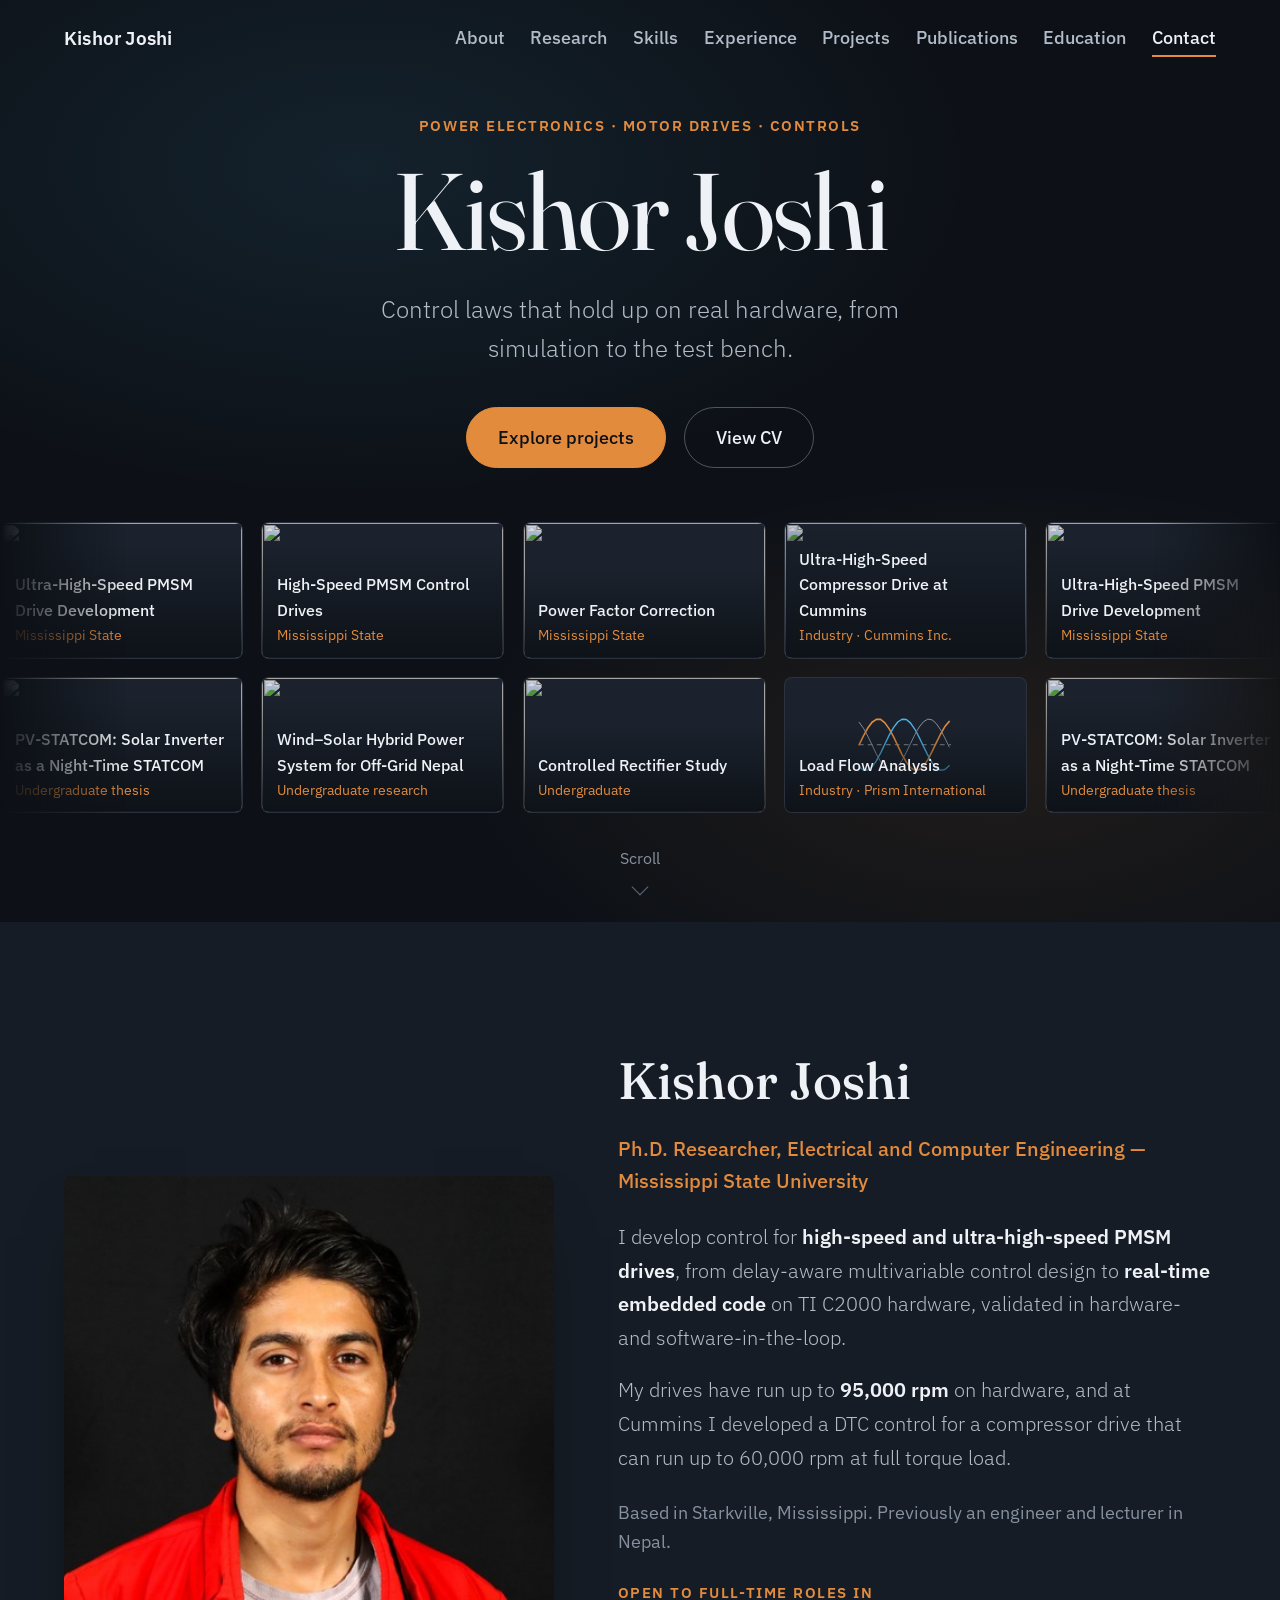
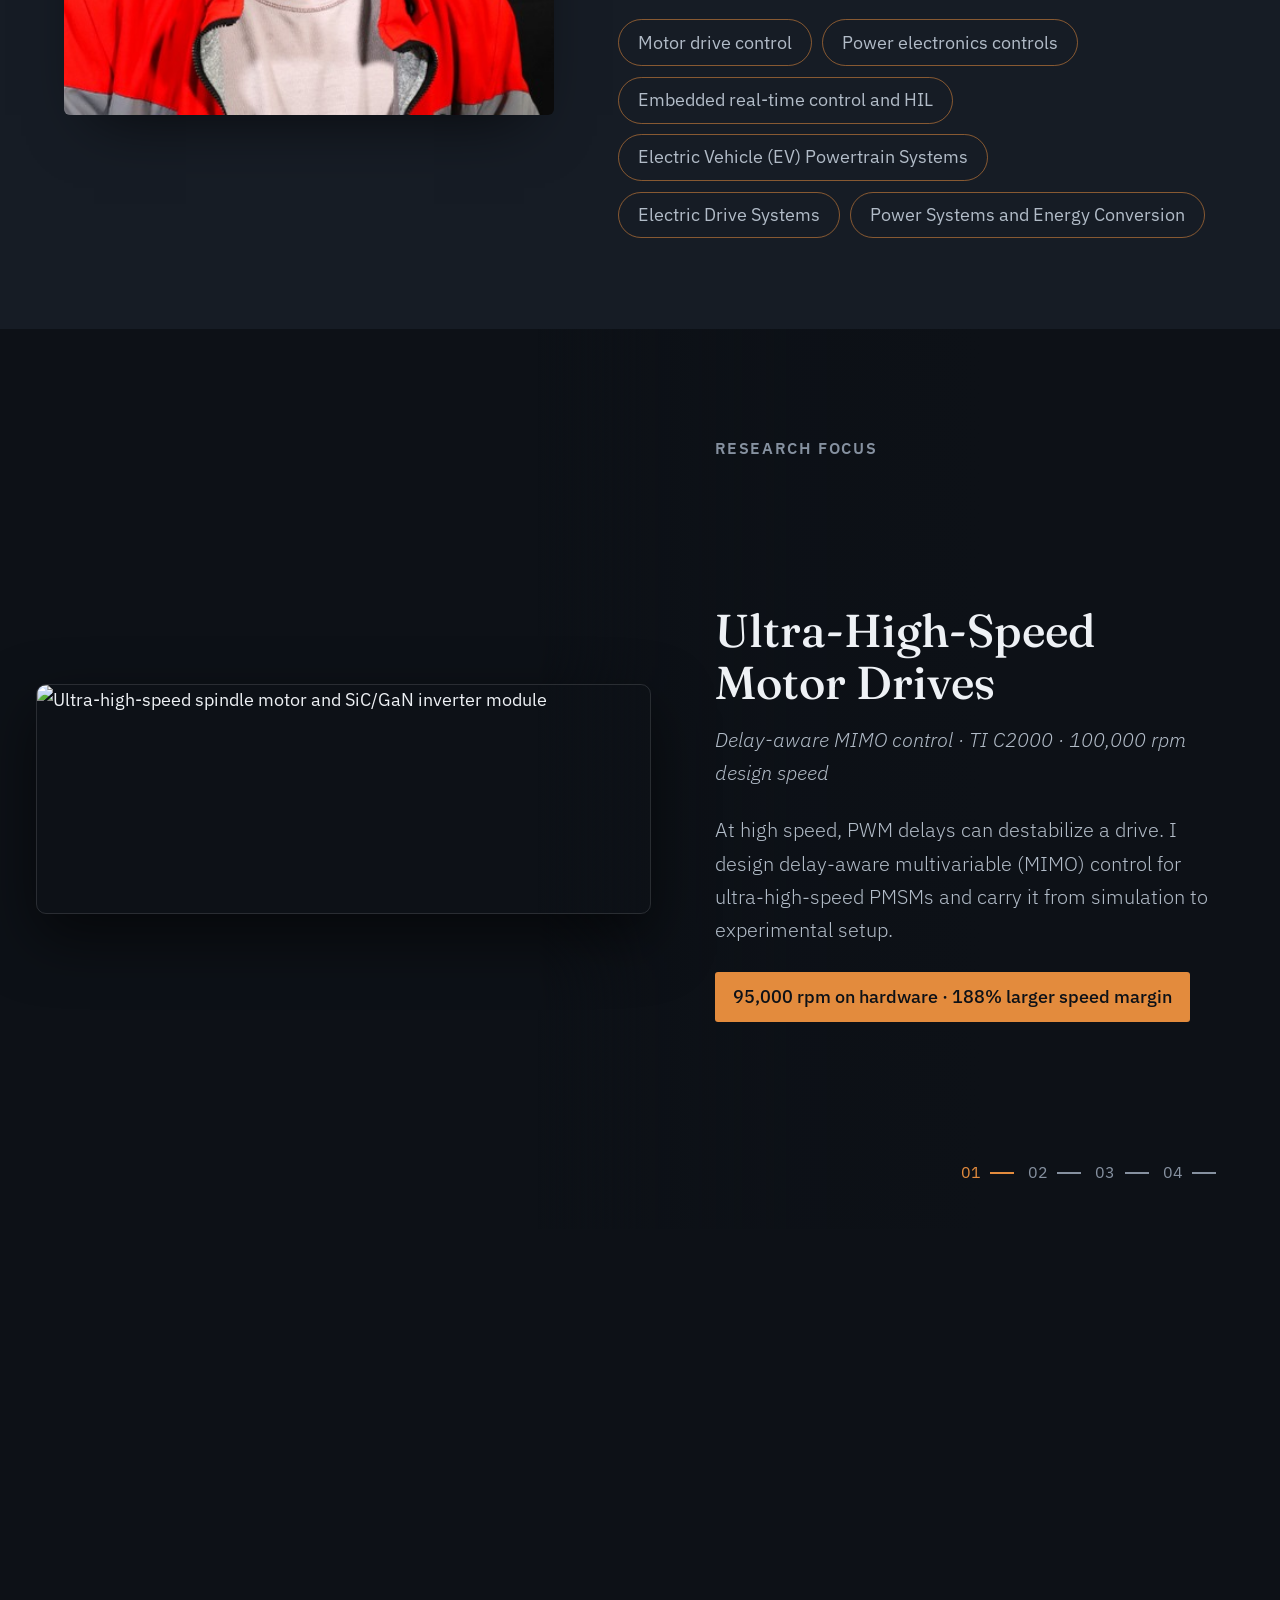
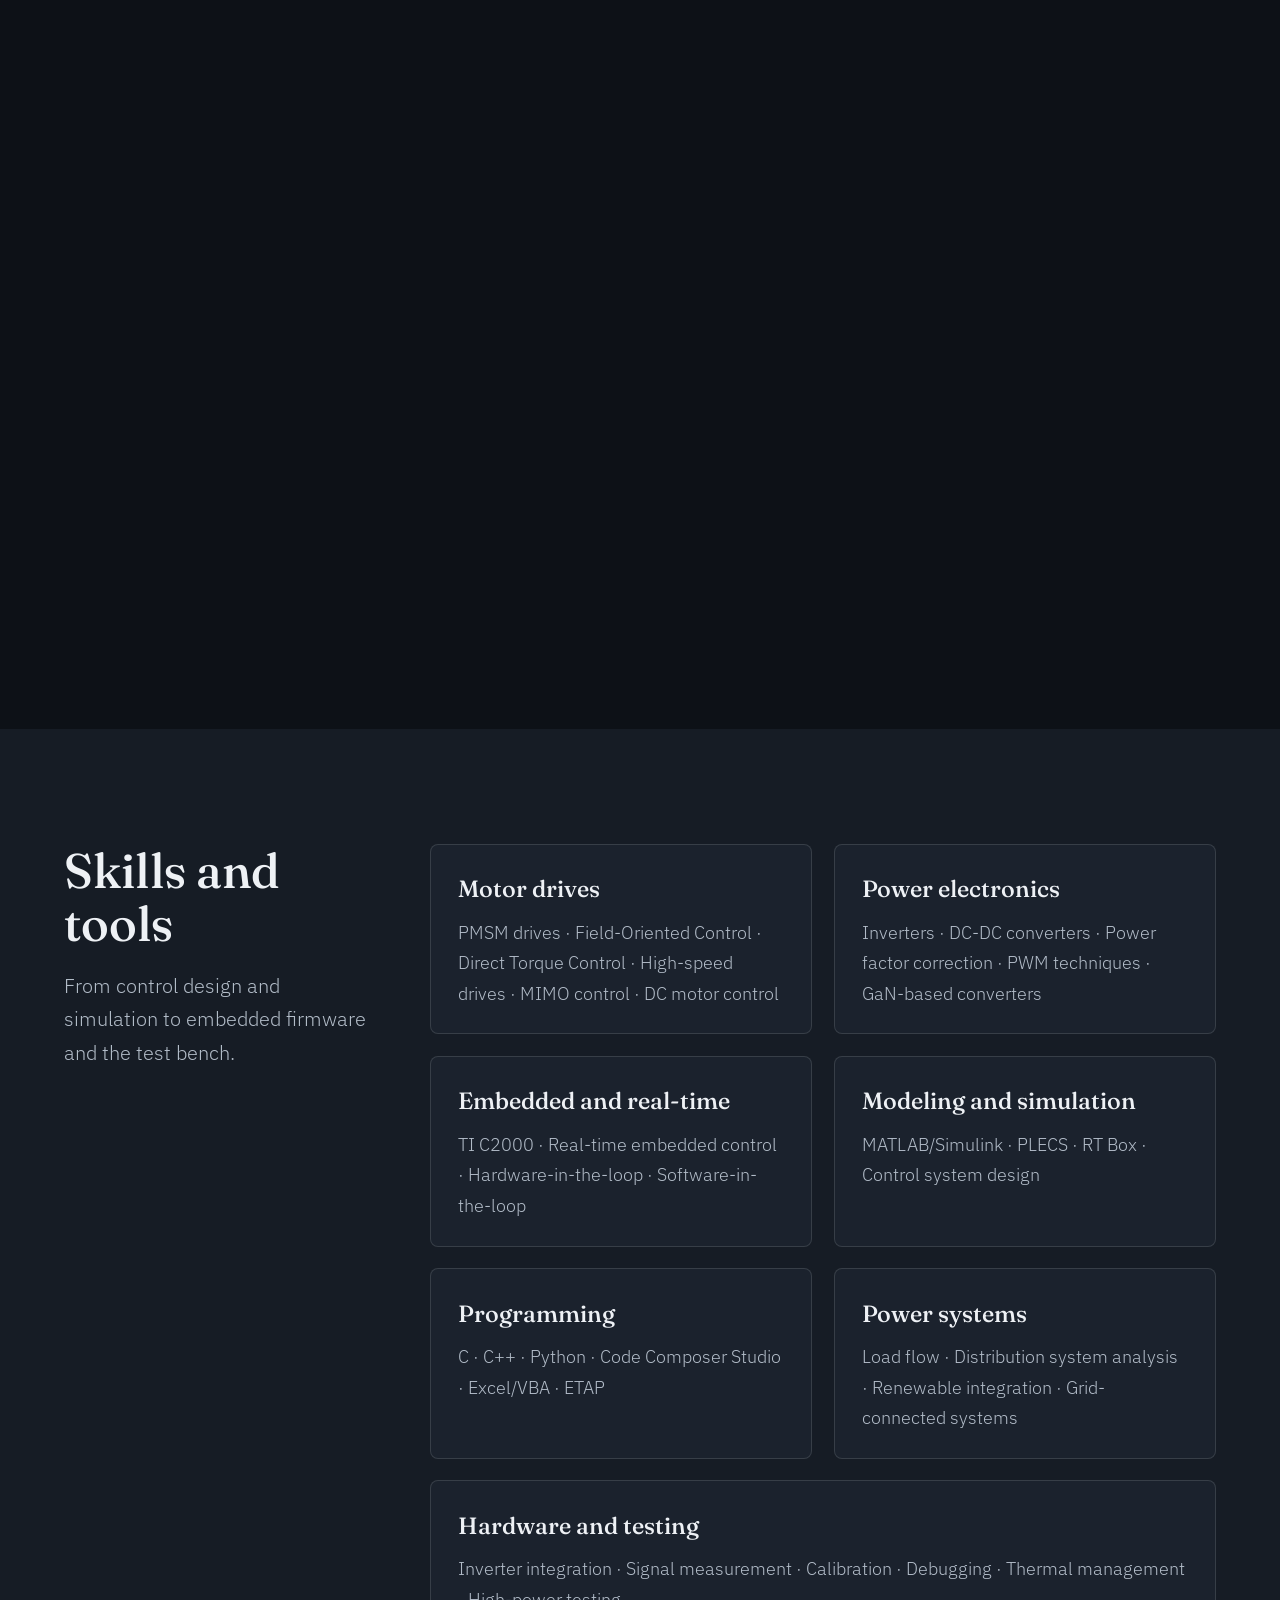
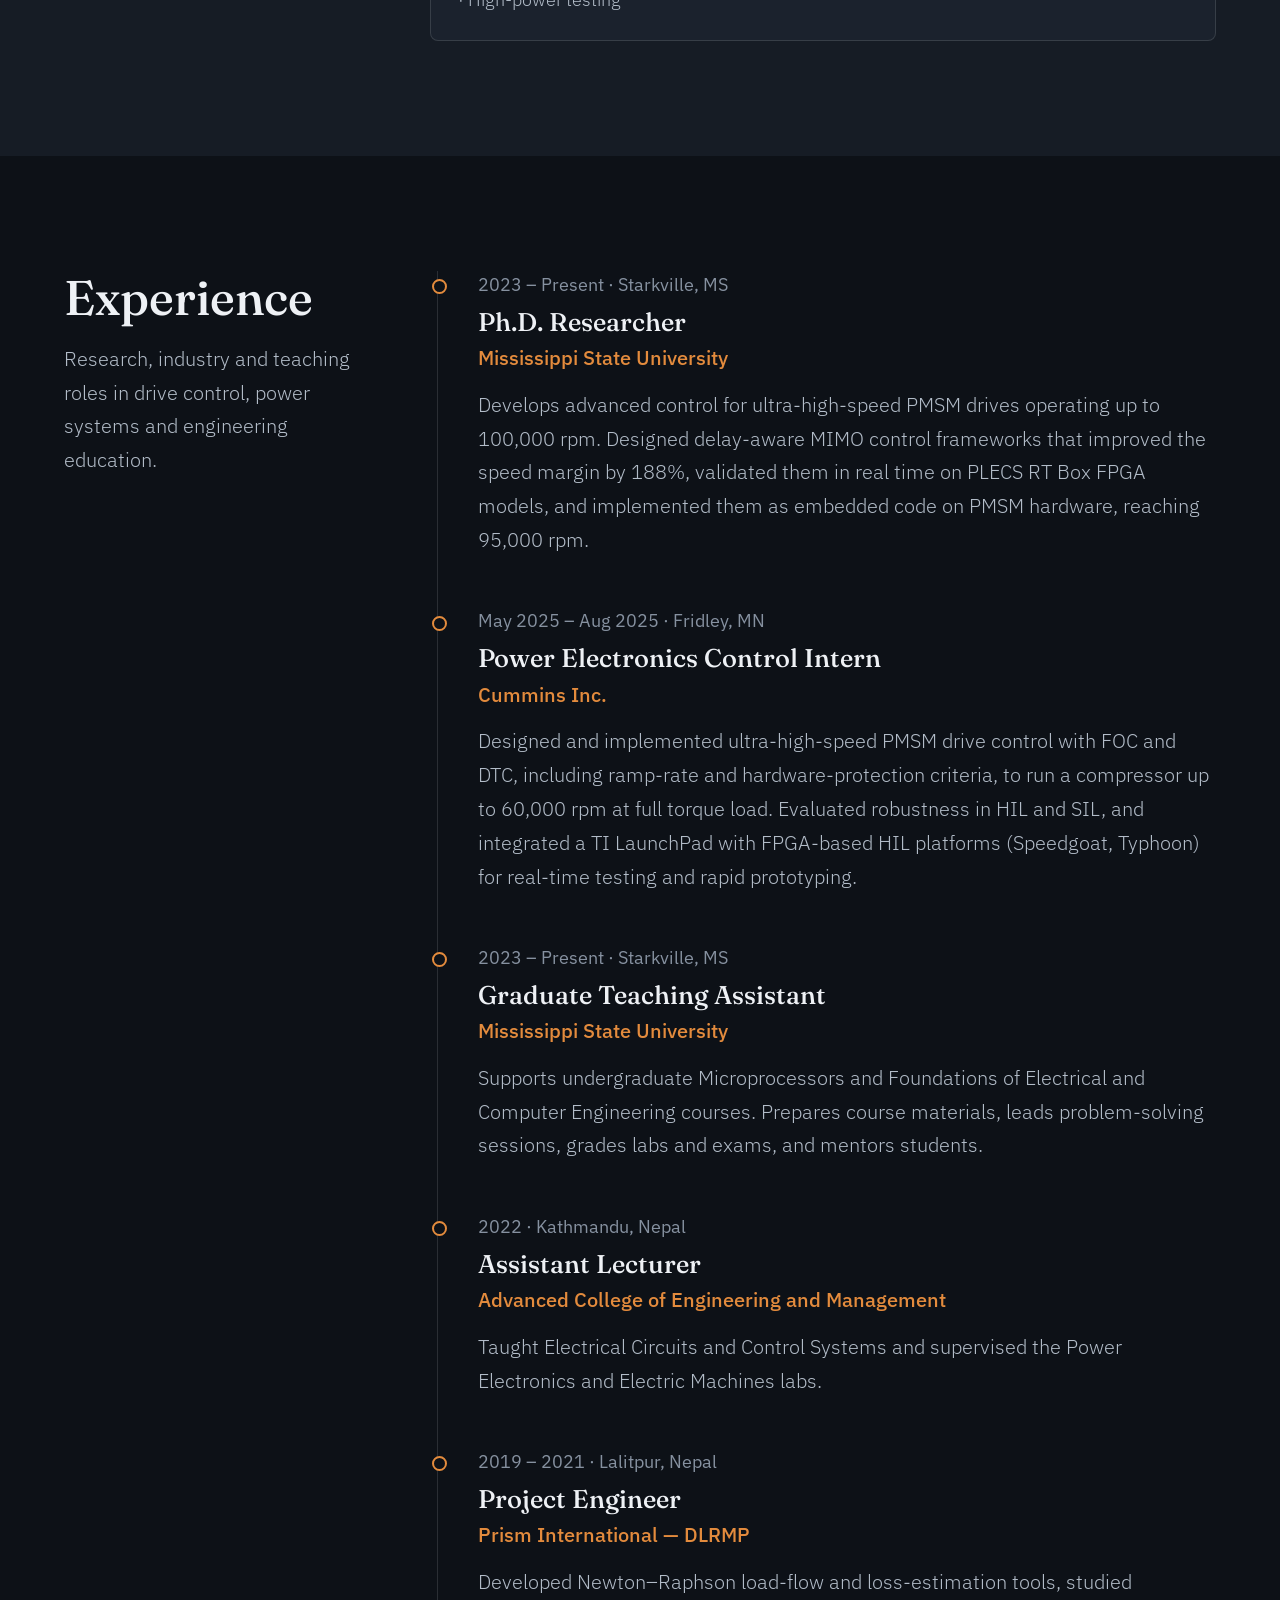
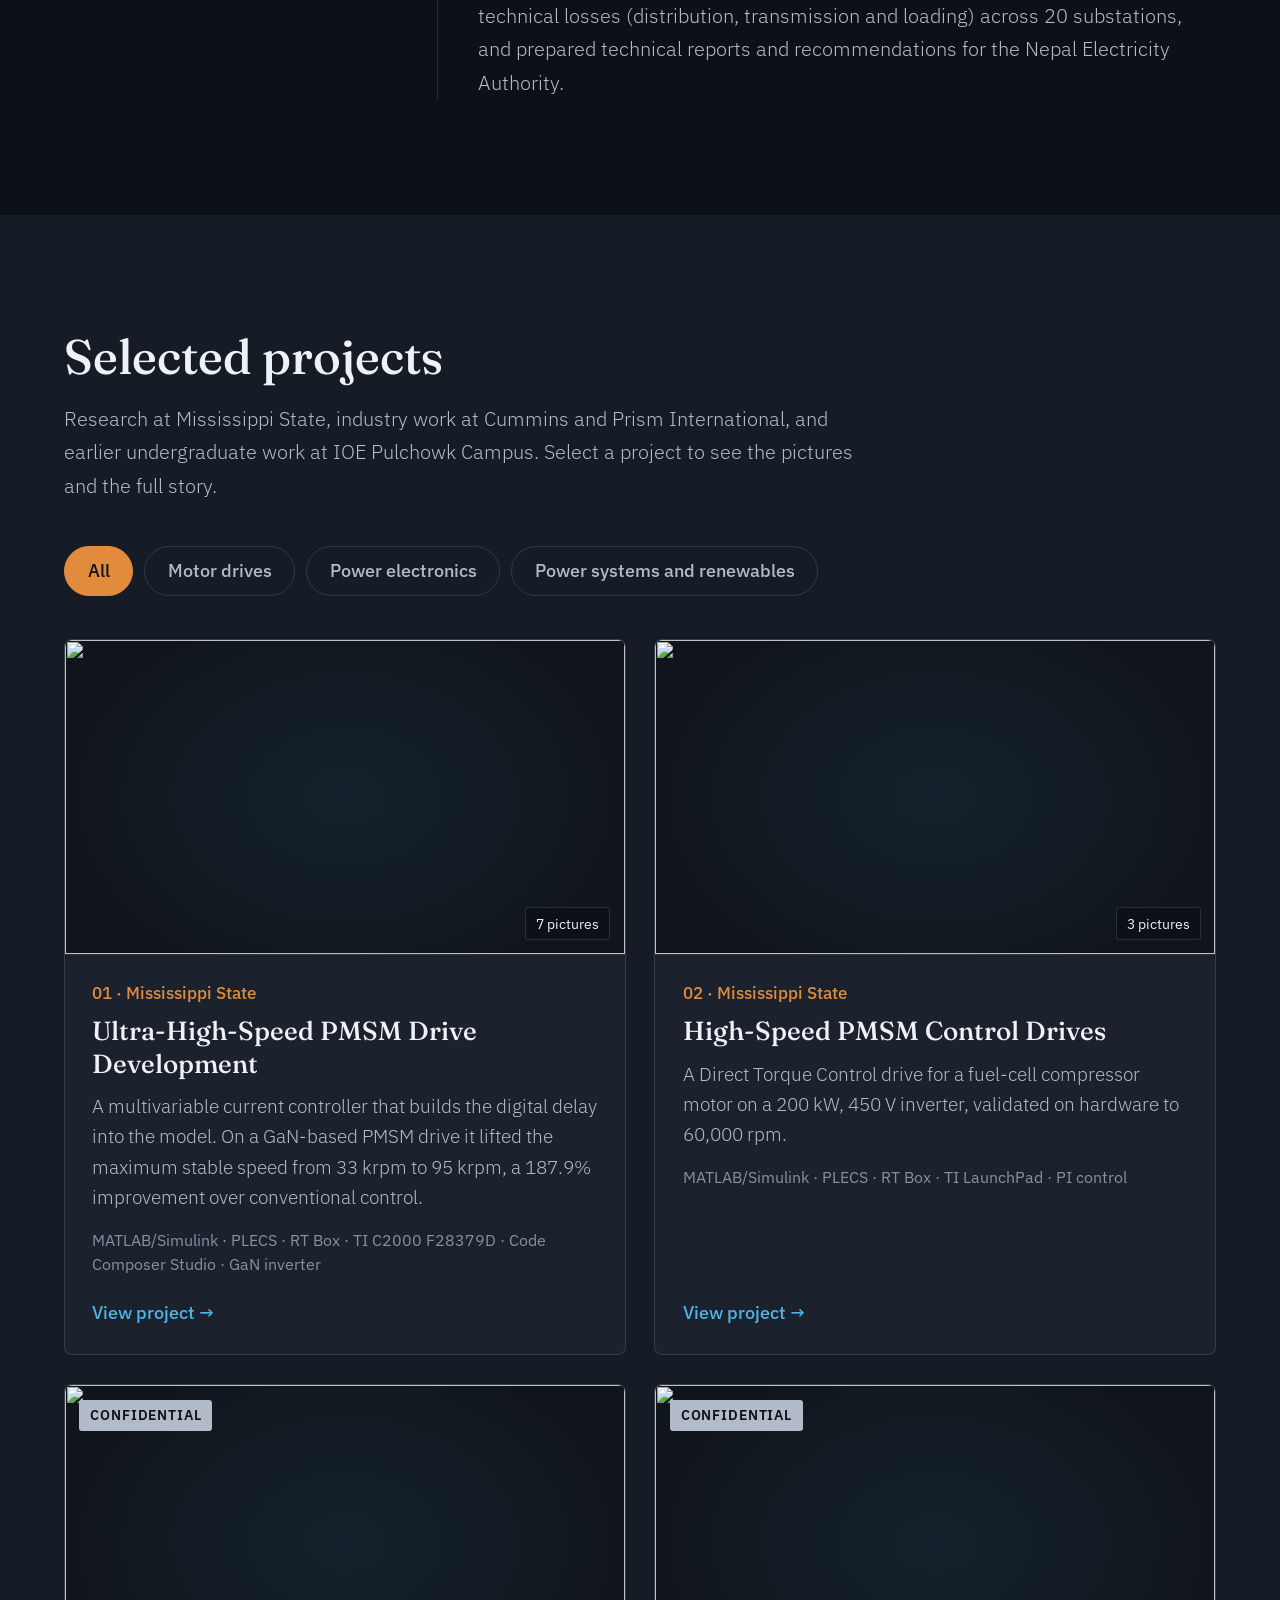
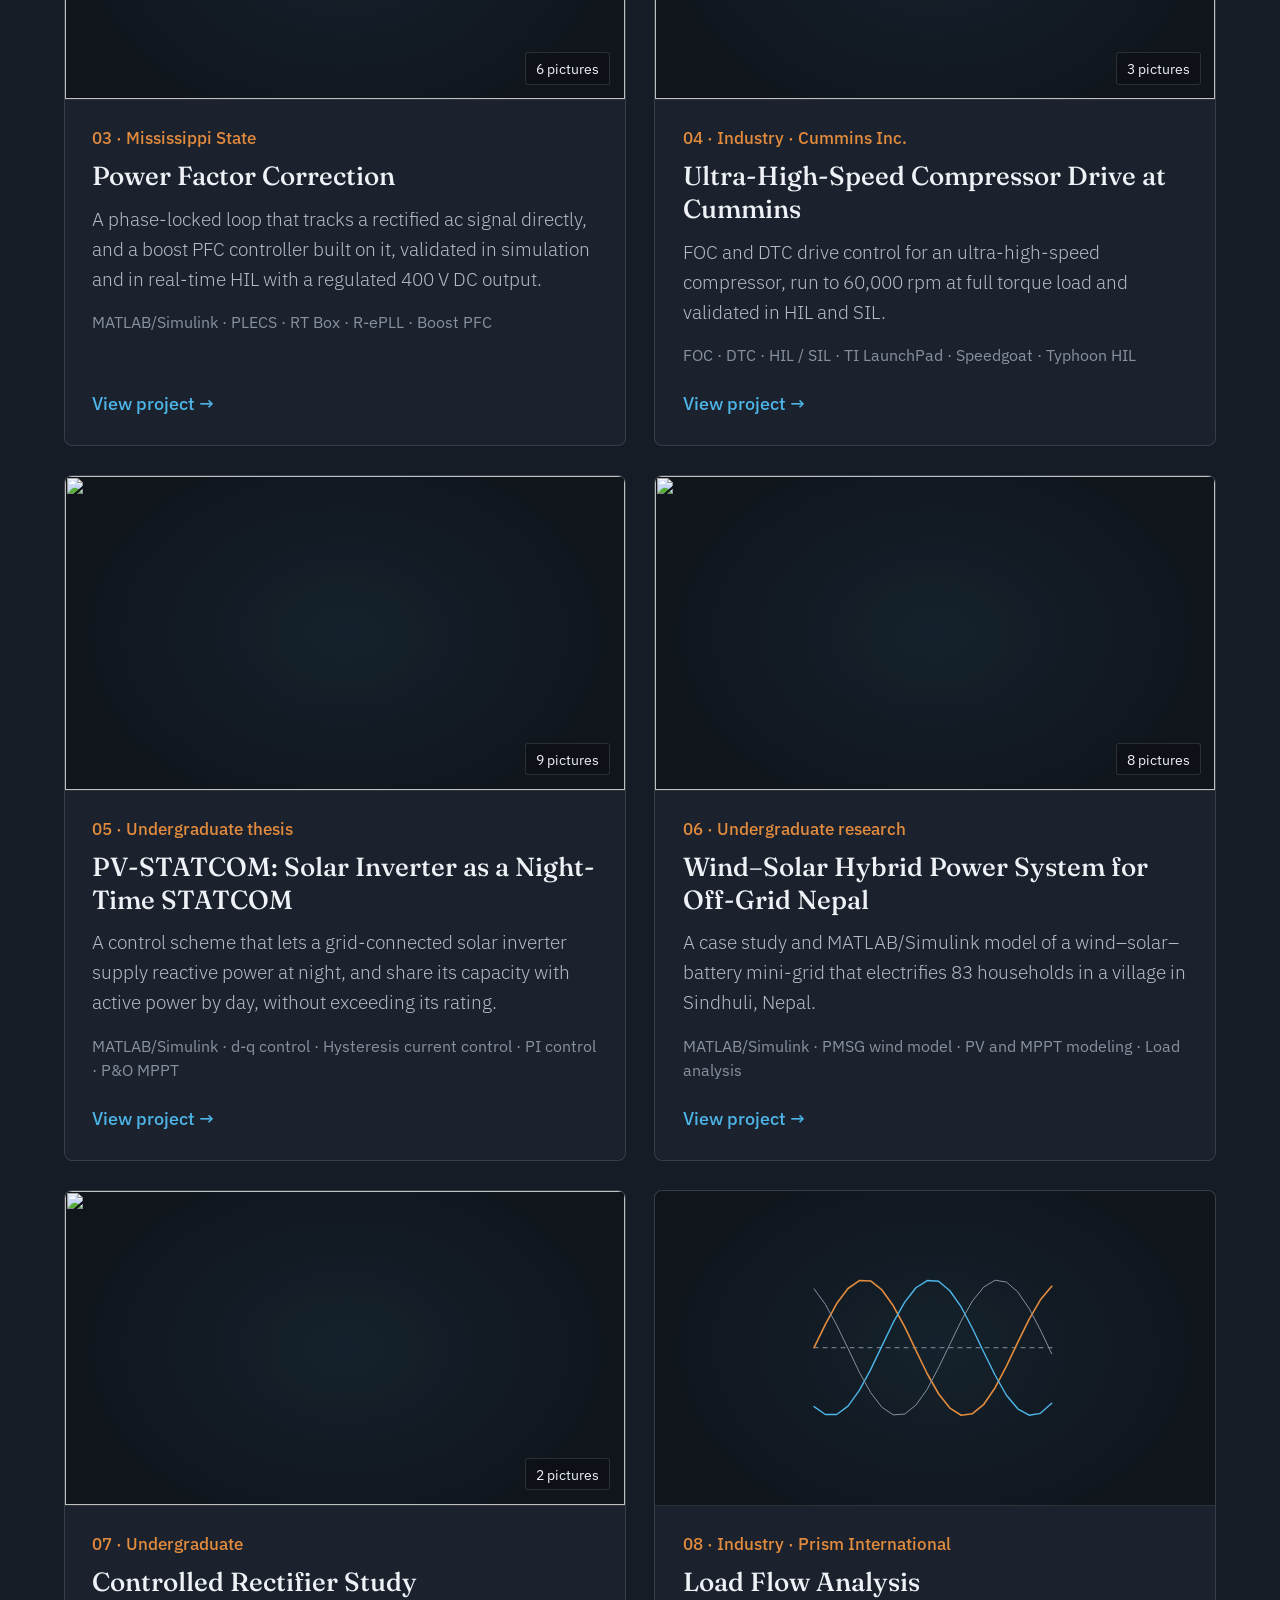
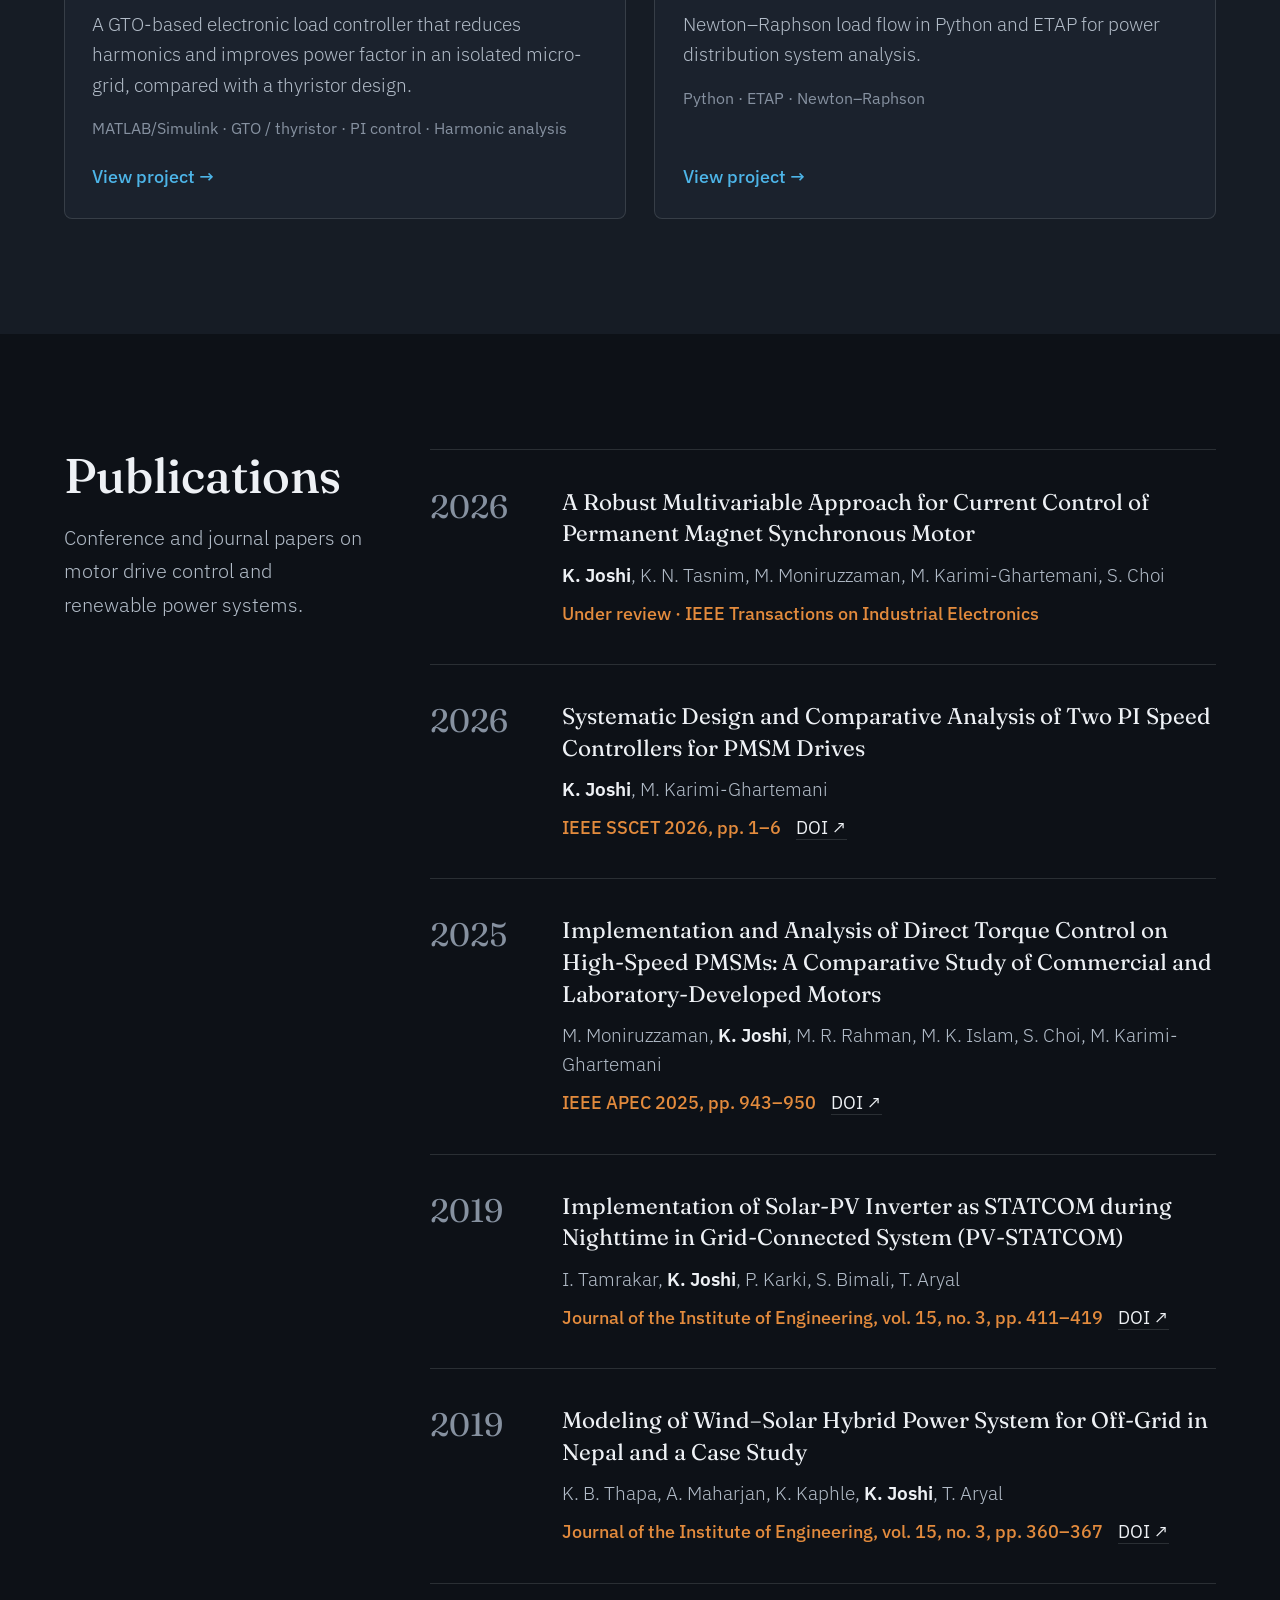
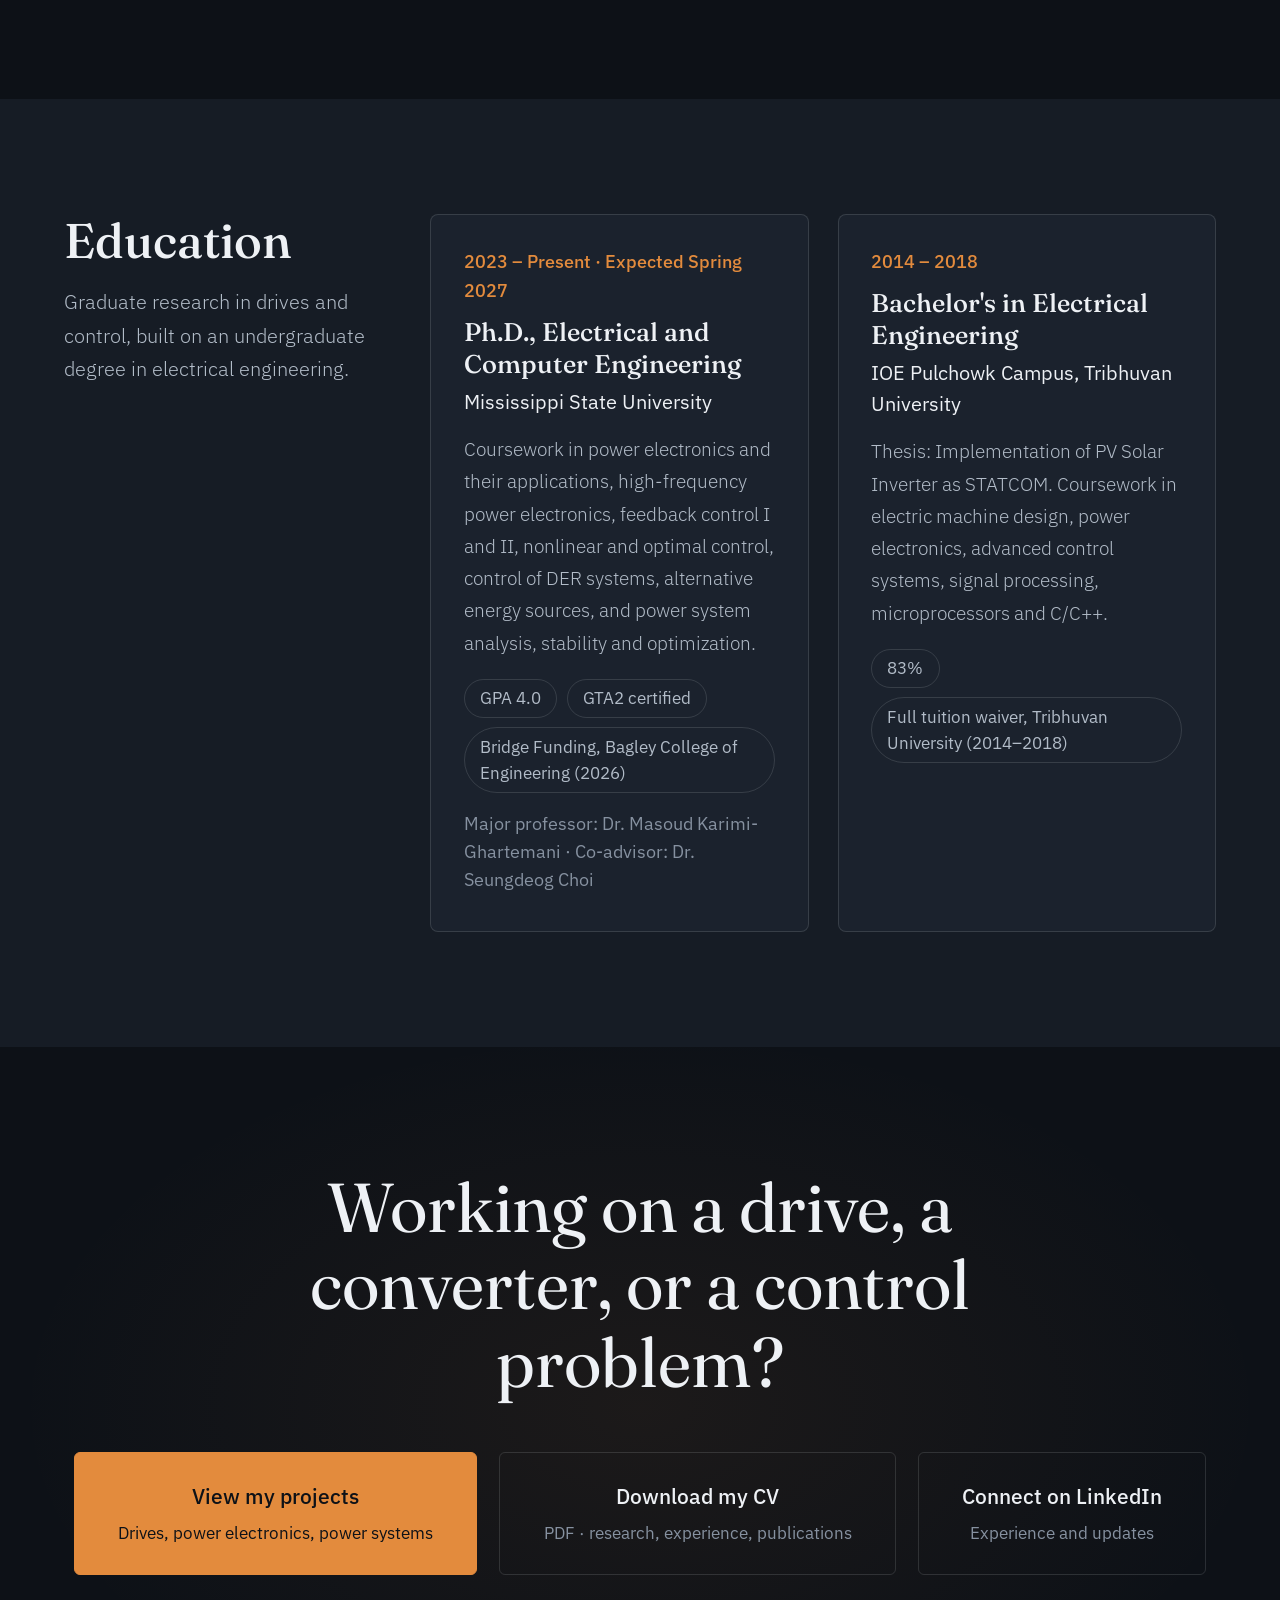
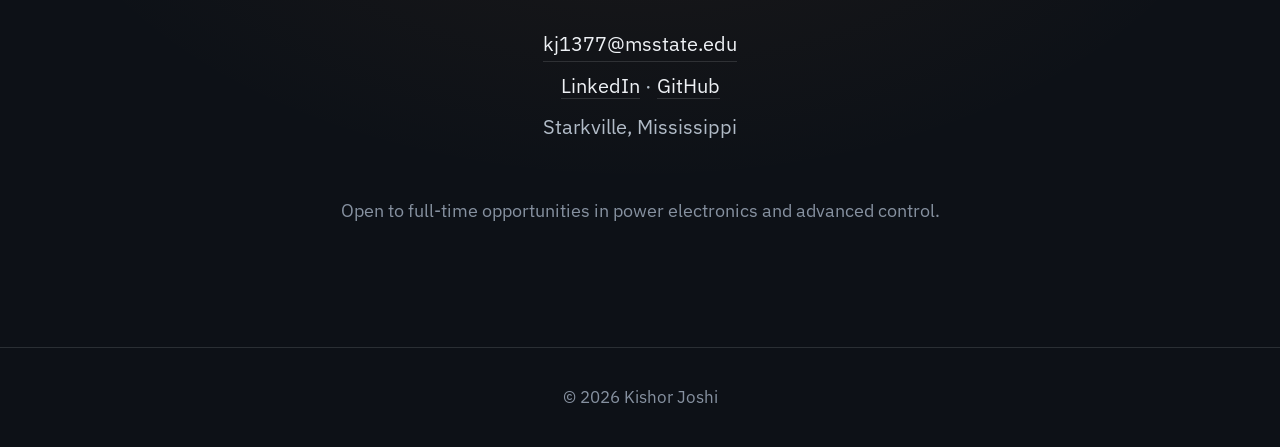
==== index.html @ 14e5b7e7 "Add files via upload" ====
<!DOCTYPE html>
<html lang="en">
<head>
<meta charset="UTF-8">
<meta name="viewport" content="width=device-width, initial-scale=1.0">
<title>Kishor Joshi — Power Electronics and Motor Drive Control</title>
<meta name="description" content="Kishor Joshi — Ph.D. researcher in Electrical and Computer Engineering at Mississippi State University developing control for high-speed and ultra-high-speed PMSM drives, power electronics and real-time HIL validation.">
<link rel="preconnect" href="https://fonts.googleapis.com">
<link rel="preconnect" href="https://fonts.gstatic.com" crossorigin>
<link href="https://fonts.googleapis.com/css2?family=Fraunces:opsz,wght@9..144,300;9..144,400;9..144,500;9..144,600&family=IBM+Plex+Sans:wght@300;400;500;600&display=swap" rel="stylesheet">
<link rel="stylesheet" href="styles.css">
<script>document.documentElement.classList.add('js');</script>
</head>
<body>

<a class="skip-link" href="#main">Skip to content</a>

<header class="site-header">
  <a class="brand" href="#top"><span class="full">Kishor Joshi</span><span class="short" aria-hidden="true">KJ</span></a>
  <nav aria-label="Primary">
    <button class="menu-btn" type="button" aria-expanded="false" aria-controls="nav-links">Menu</button>
    <ul class="nav-links" id="nav-links">
      <li><a href="#about">About</a></li>
      <li><a href="#research">Research</a></li>
      <li><a href="#skills">Skills</a></li>
      <li><a href="#experience">Experience</a></li>
      <li><a href="#projects">Projects</a></li>
      <li><a href="#publications">Publications</a></li>
      <li><a href="#education">Education</a></li>
      <li><a href="#contact">Contact</a></li>
    </ul>
  </nav>
</header>

<main id="main">

  <!-- HERO -->
  <section class="hero" id="top" aria-labelledby="hero-title">
    <div class="hero-inner">
      <p class="kicker">Power Electronics · Motor Drives · Controls</p>
      <h1 id="hero-title">Kishor Joshi</h1>
      <p class="tagline">Control laws that hold up on real hardware, from simulation to the test bench.</p>
      <div class="hero-cta">
        <a class="btn primary" href="#projects">Explore projects</a>
        <a class="btn" href="assets/Kishor_Joshi_CV.pdf" target="_blank" rel="noopener">View CV</a>
      </div>
    </div>
    <div class="hero-reel" id="hero-reel" aria-label="Project previews"></div>
    <a class="scroll-cue" href="#about"><span>Scroll</span><span class="chev" aria-hidden="true"></span></a>
  </section>

  <!-- ABOUT -->
  <section class="about" id="about" aria-labelledby="about-title">
    <div class="about-media">
      <img id="about-img" src="assets/profile.jpg" alt="Portrait of Kishor Joshi" width="480" height="528">
    </div>
    <div class="about-copy reveal">
      <h2 id="about-title" class="name">Kishor Joshi</h2>
      <p class="role">Ph.D. Researcher, Electrical and Computer Engineering — Mississippi State University</p>
      <div class="desc">
        <p>I develop control for <strong>high-speed and ultra-high-speed PMSM drives</strong>, from delay-aware multivariable control design to <strong>real-time embedded code</strong> on TI C2000 hardware, validated in hardware- and software-in-the-loop.</p>
        <p>My drives have run up to <strong>95,000 rpm</strong> on hardware, and at Cummins I developed a DTC control for a compressor drive that can run up to 60,000 rpm at full torque load.</p>
      </div>
      <p class="loc">Based in Starkville, Mississippi. Previously an engineer and lecturer in Nepal.</p>
      <div class="open-to">
        <h3 class="label">Open to full-time roles in</h3>
        <ul class="tags">
          <li>Motor drive control</li>
          <li>Power electronics controls</li>
          <li>Embedded real-time control and HIL</li>
          <li>Electric Vehicle (EV) Powertrain Systems</li>
          <li>Electric Drive Systems</li>
          <li>Power Systems and Energy Conversion</li>
        </ul>
      </div>
    </div>
  </section>

  <!-- RESEARCH FOCUS -->
  <section class="cap-wrap" id="research" aria-labelledby="research-title">
    <div class="cap-sticky">
      <h2 id="research-title" class="cap-label">Research focus</h2>
      <article class="cap-panel" data-i="0">
        <div class="cap-media cap-photo"><img src="assets/ultra-high-speed-drive.jpg" alt="Ultra-high-speed spindle motor and SiC/GaN inverter module" width="1490" height="556"></div>
        <div class="cap-scrim" aria-hidden="true"></div>
        <div class="cap-text">
          <h3>Ultra-High-Speed Motor Drives</h3>
          <p class="cap-subtitle">Delay-aware MIMO control · TI C2000 · 100,000 rpm design speed</p>
          <p>At high speed, PWM delays can destabilize a drive. I design delay-aware multivariable (MIMO) control for ultra-high-speed PMSMs and carry it from simulation to experimental setup.</p>
          <p class="cap-chip">95,000 rpm on hardware · 188% larger speed margin</p>
        </div>
      </article>
      <article class="cap-panel" data-i="1">
        <div class="cap-media cap-photo cap-photo--bench"><img src="assets/hil-test-bench.jpg" alt="HIL test bench: computer running the model, oscilloscope, PLECS RT Box and TI controller" width="1400" height="787"></div>
        <div class="cap-scrim" aria-hidden="true"></div>
        <div class="cap-text">
          <h3>Real Time HIL Validation</h3>
          <p class="cap-subtitle">PLECS RT Box · Speedgoat · Typhoon HIL · Speed control · PFC</p>
          <p>A controller that works in simulation still has to work with real timing and real hardware. I validate speed-control designs and power factor correction (PFC) control in hardware- and software-in-the-loop on PLECS RT Box FPGA models. At Cummins I also integrated a TI LaunchPad with Speedgoat and Typhoon real-time simulators.</p>
          <p class="cap-chip">Cummins: compressor drive to 60,000 rpm at full torque</p>
        </div>
      </article>
      <article class="cap-panel" data-i="2">
        <div class="cap-media cap-photo cap-photo--grid"><div class="cap-grid">
          <img src="assets/hs-compressor.jpg" alt="Compressor on its test stand, with the air inlet and high-voltage cables labeled" width="1000" height="582">
          <img src="assets/hs-sensors.jpg" alt="Inverter board, current sensors and high-voltage cabling" width="1000" height="555">
          <img src="assets/hs-test-bench.jpg" alt="Test bench behind a protective fence: bidirectional DC supply, chiller, CPU, oscilloscopes and computer screens" width="1400" height="770">
        </div></div>
        <div class="cap-scrim" aria-hidden="true"></div>
        <div class="cap-text">
          <h3>High-Speed Motor Control and PFC</h3>
          <p class="cap-subtitle">Direct Torque Control · 200 kW XM3 inverter · ePLL-based PFC</p>
          <p>I have built a Direct Torque Control drive with a smooth open-loop to closed-loop start-up, using a 200 kW XM3 inverter and a fuel-cell compressor motor. I have also developed ePLL-based power factor correction control for a 400 V DC output, validated in HIL.</p>
          <p class="cap-chip">DTC drive validated to 60,000 rpm</p>
        </div>
      </article>
      <article class="cap-panel" data-i="3">
        <div class="cap-media cap-photo cap-photo--grid cap-photo--figs"><div class="cap-grid">
          <a href="assets/pv-statcom-diagram.png" target="_blank" rel="noopener"><img src="assets/pv-statcom-diagram.png" alt="PV-STATCOM control block diagram: solar PV, DC-DC converter, inverter, hysteresis band controller, PLL and grid" width="958" height="781"></a>
          <a href="assets/pv-statcom.jpg" target="_blank" rel="noopener"><img src="assets/pv-statcom.jpg" alt="Simulation results: active power, total power, reactive power and irradiance over 5 seconds" width="721" height="627"></a>
          <a href="assets/Loss_data.jpg" target="_blank" rel="noopener"><img src="assets/Loss_data.jpg" alt="Map of Nepal showing distribution loss percentage by district" width="981" height="550"></a>
        </div></div>
        <div class="cap-scrim" aria-hidden="true"></div>
        <div class="cap-text">
          <h3>Grid and Renewable Integration</h3>
          <p class="cap-subtitle">PV-STATCOM · wind–solar hybrids · Newton–Raphson load flow</p>
          <p>Inverters and feeders can do more than they usually do. I have worked on PV inverters that also supply reactive power (PV-STATCOM), modeled wind–solar hybrid systems for off-grid communities, and written Newton–Raphson load-flow tools to estimate distribution losses.</p>
          <p class="cap-chip">Loss study across 20 NEA substations</p>
        </div>
      </article>
      <div class="cap-index" aria-hidden="true">
        <span class="dot-row" data-i="0"><span class="num">01</span><span class="dot"></span></span>
        <span class="dot-row" data-i="1"><span class="num">02</span><span class="dot"></span></span>
        <span class="dot-row" data-i="2"><span class="num">03</span><span class="dot"></span></span>
        <span class="dot-row" data-i="3"><span class="num">04</span><span class="dot"></span></span>
      </div>
    </div>
  </section>

  <!-- SKILLS -->
  <section class="block panel" id="skills" aria-labelledby="skills-title">
    <div class="wrap split">
      <div class="block-head reveal">
        <h2 id="skills-title">Skills and tools</h2>
        <p>From control design and simulation to embedded firmware and the test bench.</p>
      </div>
      <dl class="skills reveal">
        <div><dt>Motor drives</dt><dd>PMSM drives · Field-Oriented Control · Direct Torque Control · High-speed drives · MIMO control · DC motor control</dd></div>
        <div><dt>Power electronics</dt><dd>Inverters · DC-DC converters · Power factor correction · PWM techniques · GaN-based converters</dd></div>
        <div><dt>Embedded and real-time</dt><dd>TI C2000 · Real-time embedded control · Hardware-in-the-loop · Software-in-the-loop</dd></div>
        <div><dt>Modeling and simulation</dt><dd>MATLAB/Simulink · PLECS · RT Box · Control system design</dd></div>
        <div><dt>Programming</dt><dd>C · C++ · Python · Code Composer Studio · Excel/VBA · ETAP</dd></div>
        <div><dt>Power systems</dt><dd>Load flow · Distribution system analysis · Renewable integration · Grid-connected systems</dd></div>
        <div><dt>Hardware and testing</dt><dd>Inverter integration · Signal measurement · Calibration · Debugging · Thermal management · High-power testing</dd></div>
      </dl>
    </div>
  </section>

  <!-- EXPERIENCE -->
  <section class="block deep" id="experience" aria-labelledby="experience-title">
    <div class="wrap split">
      <div class="block-head reveal">
        <h2 id="experience-title">Experience</h2>
        <p>Research, industry and teaching roles in drive control, power systems and engineering education.</p>
      </div>
      <ol class="timeline">
        <li class="reveal">
          <article>
            <p class="when"><time datetime="2023">2023</time> – Present · Starkville, MS</p>
            <h3>Ph.D. Researcher</h3>
            <p class="org">Mississippi State University</p>
            <p>Develops advanced control for ultra-high-speed PMSM drives operating up to 100,000 rpm. Designed delay-aware MIMO control frameworks that improved the speed margin by 188%, validated them in real time on PLECS RT Box FPGA models, and implemented them as embedded code on PMSM hardware, reaching 95,000 rpm.</p>
          </article>
        </li>
        <li class="reveal">
          <article>
            <p class="when"><time datetime="2025-05">May 2025</time> – <time datetime="2025-08">Aug 2025</time> · Fridley, MN</p>
            <h3>Power Electronics Control Intern</h3>
            <p class="org">Cummins Inc.</p>
            <p>Designed and implemented ultra-high-speed PMSM drive control with FOC and DTC, including ramp-rate and hardware-protection criteria, to run a compressor up to 60,000 rpm at full torque load. Evaluated robustness in HIL and SIL, and integrated a TI LaunchPad with FPGA-based HIL platforms (Speedgoat, Typhoon) for real-time testing and rapid prototyping.</p>
          </article>
        </li>
        <li class="reveal">
          <article>
            <p class="when"><time datetime="2023">2023</time> – Present · Starkville, MS</p>
            <h3>Graduate Teaching Assistant</h3>
            <p class="org">Mississippi State University</p>
            <p>Supports undergraduate Microprocessors and Foundations of Electrical and Computer Engineering courses. Prepares course materials, leads problem-solving sessions, grades labs and exams, and mentors students.</p>
          </article>
        </li>
        <li class="reveal">
          <article>
            <p class="when"><time datetime="2022">2022</time> · Kathmandu, Nepal</p>
            <h3>Assistant Lecturer</h3>
            <p class="org">Advanced College of Engineering and Management</p>
            <p>Taught Electrical Circuits and Control Systems and supervised the Power Electronics and Electric Machines labs.</p>
          </article>
        </li>
        <li class="reveal">
          <article>
            <p class="when"><time datetime="2019">2019</time> – <time datetime="2021">2021</time> · Lalitpur, Nepal</p>
            <h3>Project Engineer</h3>
            <p class="org">Prism International — DLRMP</p>
            <p>Developed Newton–Raphson load-flow and loss-estimation tools, studied technical losses (distribution, transmission and loading) across 20 substations, and prepared technical reports and recommendations for the Nepal Electricity Authority.</p>
          </article>
        </li>
      </ol>
    </div>
  </section>

  <!-- PROJECTS -->
  <section class="block panel" id="projects" aria-labelledby="projects-title">
    <div class="wrap">
      <div class="block-head wide reveal">
        <h2 id="projects-title">Selected projects</h2>
        <p>Research at Mississippi State, industry work at Cummins and Prism International, and earlier undergraduate work at IOE Pulchowk Campus. Select a project to see the pictures and the full story.</p>
      </div>
      <div class="filter-tabs" id="filter-tabs" role="group" aria-label="Filter projects">
        <button type="button" class="filter-tab" data-filter="all" aria-pressed="true">All</button>
        <button type="button" class="filter-tab" data-filter="drives" aria-pressed="false">Motor drives</button>
        <button type="button" class="filter-tab" data-filter="power-electronics" aria-pressed="false">Power electronics</button>
        <button type="button" class="filter-tab" data-filter="power-systems" aria-pressed="false">Power systems and renewables</button>
      </div>
      <ul class="projects" id="project-grid"></ul>
    </div>
  </section>

  <dialog class="project-dialog" id="project-dialog" aria-labelledby="project-title">
    <button class="pd-close" type="button" aria-label="Close project">×</button>
    <div class="pd-body" id="project-body"></div>
  </dialog>

  <!-- PUBLICATIONS -->
  <section class="block deep" id="publications" aria-labelledby="publications-title">
    <div class="wrap split">
      <div class="block-head reveal">
        <h2 id="publications-title">Publications</h2>
        <p>Conference and journal papers on motor drive control and renewable power systems.</p>
      </div>
      <ol class="pubs">
        <li class="reveal">
          <article>
            <p class="year"><time datetime="2026">2026</time></p>
            <div>
              <h3>A Robust Multivariable Approach for Current Control of Permanent Magnet Synchronous Motor</h3>
              <p class="authors"><b>K. Joshi</b>, K. N. Tasnim, M. Moniruzzaman, M. Karimi-Ghartemani, S. Choi</p>
              <p class="venue">Under review · IEEE Transactions on Industrial Electronics</p>
            </div>
          </article>
        </li>
        <li class="reveal">
          <article>
            <p class="year"><time datetime="2026">2026</time></p>
            <div>
              <h3>Systematic Design and Comparative Analysis of Two PI Speed Controllers for PMSM Drives</h3>
              <p class="authors"><b>K. Joshi</b>, M. Karimi-Ghartemani</p>
              <p class="venue">IEEE SSCET 2026, pp. 1–6 <a href="https://doi.org/10.1109/SSCET69323.2026.11735668" target="_blank" rel="noopener">DOI ↗</a></p>
            </div>
          </article>
        </li>
        <li class="reveal">
          <article>
            <p class="year"><time datetime="2025">2025</time></p>
            <div>
              <h3>Implementation and Analysis of Direct Torque Control on High-Speed PMSMs: A Comparative Study of Commercial and Laboratory-Developed Motors</h3>
              <p class="authors">M. Moniruzzaman, <b>K. Joshi</b>, M. R. Rahman, M. K. Islam, S. Choi, M. Karimi-Ghartemani</p>
              <p class="venue">IEEE APEC 2025, pp. 943–950 <a href="https://doi.org/10.1109/APEC48143.2025.10977544" target="_blank" rel="noopener">DOI ↗</a></p>
            </div>
          </article>
        </li>
        <li class="reveal">
          <article>
            <p class="year"><time datetime="2019">2019</time></p>
            <div>
              <h3>Implementation of Solar-PV Inverter as STATCOM during Nighttime in Grid-Connected System (PV-STATCOM)</h3>
              <p class="authors">I. Tamrakar, <b>K. Joshi</b>, P. Karki, S. Bimali, T. Aryal</p>
              <p class="venue">Journal of the Institute of Engineering, vol. 15, no. 3, pp. 411–419 <a href="https://doi.org/10.3126/jie.v15i3.32762" target="_blank" rel="noopener">DOI ↗</a></p>
            </div>
          </article>
        </li>
        <li class="reveal">
          <article>
            <p class="year"><time datetime="2019">2019</time></p>
            <div>
              <h3>Modeling of Wind–Solar Hybrid Power System for Off-Grid in Nepal and a Case Study</h3>
              <p class="authors">K. B. Thapa, A. Maharjan, K. Kaphle, <b>K. Joshi</b>, T. Aryal</p>
              <p class="venue">Journal of the Institute of Engineering, vol. 15, no. 3, pp. 360–367 <a href="https://doi.org/10.3126/jie.v15i3.32223" target="_blank" rel="noopener">DOI ↗</a></p>
            </div>
          </article>
        </li>
      </ol>
    </div>
  </section>

  <!-- EDUCATION -->
  <section class="block panel" id="education" aria-labelledby="education-title">
    <div class="wrap split">
      <div class="block-head reveal">
        <h2 id="education-title">Education</h2>
        <p>Graduate research in drives and control, built on an undergraduate degree in electrical engineering.</p>
      </div>
      <div class="edu">
        <article class="edu-item reveal">
          <p class="when"><time datetime="2023">2023</time> – Present · Expected Spring 2027</p>
          <h3>Ph.D., Electrical and Computer Engineering</h3>
          <p class="school">Mississippi State University</p>
          <p>Coursework in power electronics and their applications, high-frequency power electronics, feedback control I and II, nonlinear and optimal control, control of DER systems, alternative energy sources, and power system analysis, stability and optimization.</p>
          <ul class="facts">
            <li>GPA 4.0</li>
            <li>GTA2 certified</li>
            <li>Bridge Funding, Bagley College of Engineering (2026)</li>
          </ul>
          <p class="facts-line">Major professor: Dr. Masoud Karimi-Ghartemani · Co-advisor: Dr. Seungdeog Choi</p>
        </article>
        <article class="edu-item reveal">
          <p class="when"><time datetime="2014">2014</time> – <time datetime="2018">2018</time></p>
          <h3>Bachelor's in Electrical Engineering</h3>
          <p class="school">IOE Pulchowk Campus, Tribhuvan University</p>
          <p>Thesis: Implementation of PV Solar Inverter as STATCOM. Coursework in electric machine design, power electronics, advanced control systems, signal processing, microprocessors and C/C++.</p>
          <ul class="facts">
            <li>83%</li>
            <li>Full tuition waiver, Tribhuvan University (2014–2018)</li>
          </ul>
        </article>
      </div>
    </div>
  </section>

  <!-- CONTACT -->
  <section class="finale reveal" id="contact" aria-labelledby="contact-title">
    <h2 id="contact-title">Working on a drive, a converter, or a control problem?</h2>
    <div class="finale-actions">
      <a class="finale-btn primary" href="#projects">
        <span class="label">View my projects</span>
        <span class="sub">Drives, power electronics, power systems</span>
      </a>
      <a class="finale-btn" href="assets/Kishor_Joshi_CV.pdf" target="_blank" rel="noopener">
        <span class="label">Download my CV</span>
        <span class="sub">PDF · research, experience, publications</span>
      </a>
      <a class="finale-btn" href="https://www.linkedin.com/in/kishor-joshi303" target="_blank" rel="noopener">
        <span class="label">Connect on LinkedIn</span>
        <span class="sub">Experience and updates</span>
      </a>
    </div>
    <address class="finale-contact">
      <a href="mailto:kj1377@msstate.edu">kj1377@msstate.edu</a>
      <span><a href="https://www.linkedin.com/in/kishor-joshi303" target="_blank" rel="noopener">LinkedIn</a> · <a href="https://github.com/joshik319" target="_blank" rel="noopener">GitHub</a></span>
      <span>Starkville, Mississippi</span>
    </address>
    <p class="closing">Open to full-time opportunities in power electronics and advanced control.</p>
  </section>

</main>

<footer class="site-footer">
  <p>© <span id="year">2026</span> Kishor Joshi</p>
</footer>

<!-- line-art library used by projects.js for cards without pictures -->
<div id="art-lib" hidden>
  <svg class="art" data-art="dtc" viewBox="0 0 64 64"><polyline class="c" points="58,32 45,9.5 19,9.5 6,32 19,54.5 45,54.5 58,32"/><line class="c" x1="32" y1="32" x2="58" y2="32"/><line class="c" x1="32" y1="32" x2="45" y2="9.5"/><line class="c" x1="32" y1="32" x2="19" y2="9.5"/><line class="c" x1="32" y1="32" x2="6" y2="32"/><line class="c" x1="32" y1="32" x2="19" y2="54.5"/><line class="c" x1="32" y1="32" x2="45" y2="54.5"/><circle class="c d" cx="32" cy="32" r="15"/><circle class="c d" cx="32" cy="32" r="17.3"/><polyline class="a" points="47,32 49,29 46,26.9 47,23.4 43.5,22.4 43.1,18.8 39.5,19.1 37.9,15.8 34.6,17.3 32,14.7 29.4,17.3 26.1,15.8 24.5,19.1 20.9,18.8 20.5,22.4 17,23.4 18,26.9 15,29 17,32 15,35 18,37.1 17,40.6 20.5,41.6 20.9,45.2 24.5,44.9 26.1,48.2 29.4,46.7 32,49.3 34.6,46.7 37.9,48.2 39.5,44.9 43.1,45.2 43.5,41.6 47,40.6 46,37.1 49,35 47,32"/></svg>
  <svg class="art" data-art="pwm" viewBox="0 0 64 64"><polyline class="c" points="0,29 6.4,11 12.8,29 19.2,11 25.6,29 32,11 38.4,29 44.8,11 51.2,29 57.6,11 64,29"/><polyline class="a" points="0,20 2,18.5 4,17.1 6,15.7 8,14.6 10,13.6 12,12.9 14,12.5 16,12.4 18,12.5 20,12.9 22,13.6 24,14.6 26,15.7 28,17.1 30,18.5 32,20 34,21.5 36,22.9 38,24.3 40,25.4 42,26.4 44,27.1 46,27.5 48,27.6 50,27.5 52,27.1 54,26.4 56,25.4 58,24.3 60,22.9 62,21.5 64,20"/><polyline class="b" points="0,32.6 4.5,32.6 4.5,38.9 8,38.9 8,32.6 19,32.6 19,38.9 20,38.9 20,32.6 29.5,32.6 29.5,38.9 36.5,38.9 36.5,32.6 40,32.6 40,38.9 51,38.9 51,32.6 52,32.6 52,38.9 61.5,38.9 61.5,32.6 64,32.6"/></svg>
  <svg class="art" data-art="pfc" viewBox="0 0 64 64"><polyline class="c d" points="0,46 3,40.9 6,36.2 9,32.4 12,29.7 15,28.5 18,28.7 21,30.5 24,33.6 27,37.7 30,42.6 33,47.7 36,52.7 39,57.2 42,60.6 45,62.8 48,63.6 51,62.8 54,60.6 57,57.2 60,52.7 63,47.7"/><polyline class="a" points="0,46 3,36.7 6,28.2 9,21.3 12,16.4 15,14.2 18,14.6 21,17.8 24,23.4 27,30.9 30,39.8 33,42.9 36,33.8 39,25.7 42,19.4 45,15.4 48,14 51,15.4 54,19.4 57,25.7 60,33.8 63,42.9"/><polyline class="b" points="0,43.8 1.6,43.2 3.2,33.9 4.8,33.7 6.4,25 8,25.6 9.6,17.9 11.2,19.7 12.8,13.4 14.4,16.6 16,11.8 17.6,16.6 19.2,13.4 20.8,19.7 22.4,17.9 24,25.6 25.6,25 27.2,33.7 28.8,33.9 30.4,43.2 32,43.8 33.6,43.2 35.2,33.9 36.8,33.7 38.4,25 40,25.6 41.6,17.9 43.2,19.7 44.8,13.4 46.4,16.6 48,11.8 49.6,16.6 51.2,13.4 52.8,19.7 54.4,17.9 56,25.6 57.6,25 59.2,33.7 60.8,33.9 62.4,43.2 64,43.8"/><line class="c" x1="0" y1="46" x2="64" y2="46"/></svg>
  <svg class="art" data-art="grid" viewBox="0 0 64 64"><line class="c d" x1="0" y1="32" x2="64" y2="32"/><polyline class="a" points="0,32 3,25.8 6,20.3 9,16.3 12,14.2 15,14.3 18,16.7 21,20.9 24,26.4 27,32.7 30,38.9 33,44.2 36,48 39,49.9 42,49.5 45,47 48,42.6 51,36.9 54,30.6 57,24.5 60,19.3 63,15.7"/><polyline class="b" points="0,47.6 3,49.7 6,49.7 9,47.5 12,43.3 15,37.8 18,31.5 21,25.3 24,20 27,16.1 30,14.2 33,14.4 36,16.9 39,21.2 42,26.9 45,33.2 48,39.3 51,44.6 54,48.2 57,49.9 60,49.4 63,46.7"/><polyline class="c" points="0,16.4 3,20.5 6,26 9,32.2 12,38.5 15,43.9 18,47.8 21,49.8 24,49.6 27,47.2 30,43 33,37.3 36,31.1 39,24.9 42,19.6 45,15.9 48,14.1 51,14.6 54,17.2 57,21.6 60,27.3 63,33.6"/></svg>
</div>

<script src="projects.js"></script>
<script src="site.js"></script>
</body>
</html>
---- styles.css ----
:root{
  --bg-deep:#0D1117;
  --bg-panel:#161C25;
  --bg-card:#1B222D;
  --ink:#EEF1F5;
  --ink-dim:#B2BCC8;
  --ink-faint:#8691A0;
  --copper:#E38B3D;
  --copper-hi:#F09D55;
  --volt:#4DB5E8;
  --line: rgba(238,241,245,0.13);
  --serif: 'Fraunces', serif;
  --sans: 'IBM Plex Sans', sans-serif;
  --ease: cubic-bezier(.16,.8,.3,1);
  --gutter: clamp(1rem, 5vw, 4.5rem);
  --wrap: min(1440px, 100% - 2 * var(--gutter));
  --header-h: 4.25rem;
}
*{ box-sizing:border-box; margin:0; padding:0; }
/* larger base type: 17px on phones, scaling up to 19px on wide screens */
html{
  font-size:clamp(106.25%, 0.35vw + 0.85rem, 118.75%);
  scroll-behavior:smooth; scroll-padding-top:var(--header-h);
  color-scheme:dark;
}
body{
  background:var(--bg-deep); color:var(--ink);
  font-family:var(--sans); line-height:1.6;
  overflow-x:hidden;
}
@media (prefers-reduced-motion: reduce){
  html{ scroll-behavior:auto; }
  *{ animation-duration:0.001ms !important; transition-duration:0.001ms !important; }
}
a{ color:inherit; }
img{ display:block; max-width:100%; height:auto; }
ul, ol{ list-style:none; }
button{ font:inherit; color:inherit; }
strong, b{ font-weight:600; color:var(--ink); }
:focus-visible{ outline:2px solid var(--copper); outline-offset:3px; }

.skip-link{
  position:absolute; left:1rem; top:-4rem; z-index:300;
  background:var(--copper); color:var(--bg-deep); font-weight:600;
  padding:0.6rem 1rem; border-radius:4px; text-decoration:none;
}
.skip-link:focus{ top:1rem; }

/* reveal (only hidden once JS is confirmed running) */
.js .reveal{ opacity:0; transform:translateY(16px); transition:opacity 0.8s ease, transform 0.8s var(--ease); }
.js .reveal.in{ opacity:1; transform:none; }

/* ---------- header ---------- */
.site-header{
  position:fixed; inset:0 0 auto; z-index:100; height:var(--header-h);
  display:flex; justify-content:space-between; align-items:center;
  padding:0 var(--gutter);
  transition:background 0.3s ease, border-color 0.3s ease;
  border-bottom:1px solid transparent;
}
.site-header.scrolled, .site-header.menu-open{
  background:rgba(13,17,23,0.86); backdrop-filter:blur(10px);
  border-bottom-color:var(--line);
}
.brand{ font-weight:600; font-size:1.05rem; text-decoration:none; letter-spacing:0.01em; }
.brand .short{ display:none; }
.nav-links{ display:flex; gap:clamp(1rem, 2vw, 2rem); }
.nav-links a{
  position:relative; text-decoration:none; font-size:1rem; font-weight:500;
  color:var(--ink-dim); padding:0.4rem 0; transition:color 0.2s ease;
}
.nav-links a::after{
  content:''; position:absolute; left:0; right:0; bottom:0; height:2px;
  background:var(--copper); transform:scaleX(0); transform-origin:left; transition:transform 0.3s var(--ease);
}
.nav-links a:hover{ color:var(--ink); }
.nav-links a[aria-current="true"]{ color:var(--ink); }
.nav-links a[aria-current="true"]::after{ transform:scaleX(1); }
.menu-btn{
  display:none; background:none; cursor:pointer;
  border:1px solid var(--line); border-radius:999px;
  padding:0.45rem 1rem; font-size:0.95rem; font-weight:500;
}
@media (max-width: 860px){
  .menu-btn{ display:inline-block; }
  .nav-links{
    position:absolute; top:var(--header-h); left:0; right:0;
    flex-direction:column; gap:0;
    background:var(--bg-deep); border-bottom:1px solid var(--line);
    padding:0.5rem var(--gutter) 1.2rem;
    display:none;
  }
  .site-header.menu-open .nav-links{ display:flex; }
  .nav-links a{ display:block; padding:0.85rem 0; font-size:1.15rem; border-bottom:1px solid var(--line); }
  .nav-links a::after{ display:none; }
  .nav-links a[aria-current="true"]{ color:var(--copper); }
}
@media (max-width: 420px){
  .brand .full{ display:none; }
  .brand .short{ display:inline; }
}

/* ---------- buttons ---------- */
.btn{
  display:inline-block; text-decoration:none;
  padding:0.8rem 1.7rem; border-radius:999px;
  border:1px solid rgba(238,241,245,0.3);
  font-size:1.02rem; font-weight:500;
  transition:background 0.2s ease, border-color 0.2s ease, transform 0.2s ease;
}
.btn:hover{ background:rgba(238,241,245,0.08); border-color:rgba(238,241,245,0.55); transform:translateY(-1px); }
.btn.primary{ background:var(--copper); border-color:var(--copper); color:var(--bg-deep); }
.btn.primary:hover{ background:var(--copper-hi); border-color:var(--copper-hi); }

/* ---------- hero ---------- */
.hero{
  min-height:100vh; min-height:100svh;
  display:flex; flex-direction:column; align-items:center; justify-content:center;
  text-align:center; position:relative; overflow:hidden;
  padding:calc(var(--header-h) + 2rem) 0 6rem;
  background:
    radial-gradient(ellipse 80% 60% at 28% 18%, rgba(77,181,232,0.10), transparent 60%),
    radial-gradient(ellipse 70% 50% at 78% 82%, rgba(227,139,61,0.09), transparent 60%),
    var(--bg-deep);
}
.hero-inner{
  padding:0 var(--gutter);
  opacity:0; transform:translateY(20px);
  animation:heroIn 0.9s var(--ease) 0.15s forwards;
}
@keyframes heroIn{ to{ opacity:1; transform:translateY(0); } }
.hero .kicker{
  color:var(--copper); font-size:clamp(0.85rem, 1vw, 1rem); font-weight:600;
  letter-spacing:0.1em; text-transform:uppercase; margin-bottom:1.1rem;
}
.hero h1{
  font-family:var(--serif); font-weight:400;
  font-size:clamp(3rem, 8.5vw, 7rem); letter-spacing:-0.015em; line-height:1;
}
.hero .tagline{
  margin:1.3rem auto 0; max-width:38ch;
  font-size:clamp(1.15rem, 1.9vw, 1.55rem); color:var(--ink-dim); font-weight:300;
}
.hero-cta{ display:flex; gap:1rem; justify-content:center; flex-wrap:wrap; margin-top:2.2rem; }

/* project reel: two rows drifting in opposite directions */
.hero-reel{
  width:100%; margin-top:clamp(2rem, 6vh, 3.6rem);
  display:flex; flex-direction:column; gap:1rem;
  -webkit-mask-image:linear-gradient(90deg, transparent, #000 10%, #000 90%, transparent);
          mask-image:linear-gradient(90deg, transparent, #000 10%, #000 90%, transparent);
}
.reel-row{ overflow:hidden; }
.reel-track{ display:flex; gap:1rem; width:max-content; animation:reel-left 70s linear infinite; }
.reel-row.right .reel-track{ animation-name:reel-right; animation-duration:80s; }
.hero-reel:hover .reel-track{ animation-play-state:paused; }
@keyframes reel-left{ to{ transform:translateX(calc(-50% - 0.5rem)); } }
@keyframes reel-right{ from{ transform:translateX(calc(-50% - 0.5rem)); } to{ transform:none; } }
.reel-tile{
  position:relative; flex:none; cursor:pointer; padding:0;
  width:clamp(220px, 19vw, 320px); aspect-ratio:16/9;
  border-radius:8px; overflow:hidden; background:var(--bg-card);
  border:1px solid rgba(238,241,245,0.08);
  transition:transform 0.25s ease, border-color 0.25s ease;
}
.reel-tile:hover{ transform:translateY(-3px); border-color:rgba(227,139,61,0.6); }
.reel-tile img{ width:100%; height:100%; object-fit:cover; filter:saturate(0.9) brightness(0.85); transition:filter 0.25s ease; }
.reel-tile:hover img{ filter:none; }
.reel-tile .art-wrap{ display:block; width:100%; height:100%; padding:1.2rem; }
.reel-tile .art-wrap svg{ width:100%; height:100%; }
.reel-cap{
  position:absolute; inset:auto 0 0; text-align:left;
  padding:1.6rem 0.8rem 0.6rem;
  background:linear-gradient(transparent, rgba(13,17,23,0.94));
  display:flex; flex-direction:column; gap:0.1rem;
}
.reel-cap b{ font-size:0.88rem; font-weight:500; }
.reel-cap i{ font-style:normal; font-size:0.75rem; color:var(--copper); }
@media (max-width: 700px){
  .reel-tile{ width:170px; }
  .reel-cap i{ display:none; }
  .hero-reel{ gap:0.7rem; }
}
@media (prefers-reduced-motion: reduce){
  .reel-track{ animation:none !important; }
  .reel-row{ overflow-x:auto; }
}
.scroll-cue{
  position:absolute; bottom:1.6rem; left:50%; transform:translateX(-50%);
  display:flex; flex-direction:column; align-items:center; gap:0.5rem;
  color:var(--ink-faint); font-size:0.88rem; text-decoration:none;
}
.scroll-cue .chev{
  width:12px; height:12px; opacity:0.7; transform:rotate(45deg);
  border-right:1.5px solid currentColor; border-bottom:1.5px solid currentColor;
}
@media (max-height: 760px){ .scroll-cue{ display:none; } }

/* ---------- line art ---------- */
.art{ fill:none; stroke-linejoin:round; stroke-linecap:round; }
.art *{ vector-effect:non-scaling-stroke; }
.art .a{ stroke:var(--copper); stroke-width:1.6; }
.art .b{ stroke:var(--volt); stroke-width:1.4; }
.art .c{ stroke:var(--ink-faint); stroke-width:1; }
.art .d{ stroke-dasharray:4 5; }

/* ---------- about ---------- */
.about{
  min-height:100vh; min-height:100svh;
  background:var(--bg-panel);
  display:grid; grid-template-columns:minmax(0, 0.9fr) minmax(0, 1.1fr);
  align-items:center; gap:clamp(2rem, 5vw, 6rem);
  padding:calc(var(--header-h) + 3rem) var(--gutter) 5rem;
}
.about-media{ display:flex; justify-content:center; }
.about-media img{
  width:min(100%, 30rem); aspect-ratio:1/1.1; object-fit:cover;
  border-radius:6px; box-shadow:0 30px 60px -30px rgba(0,0,0,0.7);
}
.js .about-media img{ opacity:0; transform:scale(0.95); transition:opacity 0.8s ease, transform 0.8s var(--ease); }
.js .about-media img.in{ opacity:1; transform:none; }
.about-copy{ display:flex; flex-direction:column; gap:1.3rem; max-width:44rem; }
.about-copy .name{ font-family:var(--serif); font-weight:500; font-size:clamp(2.3rem, 4vw, 3.4rem); line-height:1.1; }
.about-copy .role{ color:var(--copper); font-size:clamp(1.1rem, 1.4vw, 1.3rem); font-weight:500; }
.about-copy .desc{ color:var(--ink-dim); font-size:clamp(1.1rem, 1.3vw, 1.25rem); line-height:1.7; font-weight:300; }
.about-copy .desc p + p{ margin-top:0.9em; }
.about-copy .loc{ color:var(--ink-faint); font-size:1.02rem; }
.open-to .label{
  font-size:0.85rem; font-weight:600; letter-spacing:0.1em; text-transform:uppercase;
  color:var(--copper); margin-bottom:0.8rem;
}
.tags{ display:flex; flex-wrap:wrap; gap:0.6rem; }
.tags li{
  font-size:0.98rem; color:var(--ink-dim);
  border:1px solid rgba(227,139,61,0.55); border-radius:999px; padding:0.45rem 1.05rem;
}
@media (max-width: 860px){
  .about{ grid-template-columns:1fr; min-height:auto; padding-top:calc(var(--header-h) + 2rem); }
  .about-media img{ width:min(70%, 22rem); }
}

/* ---------- research focus ---------- */
.cap-wrap{ position:relative; height:400vh; background:var(--bg-deep); }
.cap-label{
  position:absolute; z-index:3; top:calc(var(--header-h) + 1.6rem); left:calc(50% + 2rem);
  font-family:var(--sans); font-size:0.9rem; font-weight:600;
  letter-spacing:0.1em; text-transform:uppercase; color:var(--ink-faint);
}
.cap-sticky{ position:sticky; top:0; height:100vh; height:100svh; overflow:hidden; }
.cap-panel{ position:absolute; inset:0; opacity:0; pointer-events:none; transition:opacity 0.6s ease; }
.cap-panel.active{ opacity:1; pointer-events:auto; }
.cap-media{ position:absolute; inset:0; }
.cap-media svg{ position:absolute; inset:0; width:100%; height:100%; opacity:0.7; }
.cap-scrim{
  position:absolute; inset:0 0 0 auto; width:58%;
  background:linear-gradient(90deg, transparent 0%, rgba(13,17,23,0.75) 14%, rgba(13,17,23,0.95) 34%, var(--bg-deep) 60%);
}
.cap-text{
  position:absolute; inset:0 0 0 auto; width:50%; z-index:2;
  display:flex; flex-direction:column; justify-content:center;
  padding:4rem var(--gutter) 4rem 2rem;
}
.cap-text h3{ font-family:var(--serif); font-weight:500; font-size:clamp(2.1rem, 3.6vw, 3.1rem); line-height:1.12; margin-bottom:0.8rem; }
.cap-subtitle{ color:var(--ink-dim); font-size:1.12rem; font-style:italic; font-weight:300; line-height:1.5; margin-bottom:1.3rem; }
.cap-text p{ color:var(--ink-dim); font-size:clamp(1.12rem, 1.3vw, 1.25rem); line-height:1.65; font-weight:300; max-width:56ch; }
.cap-text .cap-chip{
  display:inline-block; align-self:flex-start; margin-top:1.4rem;
  font-size:1rem; font-weight:500; color:var(--bg-deep); background:var(--copper);
  padding:0.55rem 1rem; border-radius:3px;
}
.cap-index{ position:absolute; right:var(--gutter); bottom:2.4rem; z-index:3; display:flex; gap:0.8rem; }
.cap-index .dot-row{ display:flex; align-items:center; gap:0.5rem; }
.cap-index .num{ font-size:0.88rem; color:var(--ink-faint); font-variant-numeric:tabular-nums; }
.cap-index .dot{ width:24px; height:2px; background:var(--ink-faint); opacity:0.4; transition:opacity 0.4s ease, background 0.4s ease; }
.cap-index .dot-row.active .dot{ background:var(--copper); opacity:1; }
.cap-index .dot-row.active .num{ color:var(--copper); }
/* small screens: no pinning, panels simply stack */
@media (max-width: 820px){
  .cap-wrap{ height:auto; padding:4.5rem 0 1rem; }
  .cap-label{ position:static; margin:0 var(--gutter) 2rem; }
  .cap-sticky{ position:static; height:auto; overflow:visible; }
  .cap-panel{ position:relative; inset:auto; opacity:1; pointer-events:auto; margin-bottom:3rem; }
  .cap-media{ position:relative; height:240px; }
  .cap-scrim{ display:none; }
  .cap-text{ position:relative; inset:auto; width:100%; padding:1.6rem var(--gutter) 0; }
  .cap-index{ display:none; }
}

/* ---------- shared section shell ---------- */
.block{ padding:clamp(4.5rem, 9vw, 8rem) 0; }
.block.panel{ background:var(--bg-panel); }
.block.deep{ background:var(--bg-deep); }
.wrap{ width:var(--wrap); margin-inline:auto; }
/* heading column + content column, so wide screens are used fully */
.wrap.split{ display:grid; grid-template-columns:minmax(16rem, 1fr) minmax(0, 2.6fr); gap:clamp(2rem, 5vw, 6rem); align-items:start; }
.wrap.split .block-head{ position:sticky; top:calc(var(--header-h) + 2rem); }
.block-head h2{ font-family:var(--serif); font-weight:500; font-size:clamp(2.2rem, 3.8vw, 3.3rem); line-height:1.1; margin-bottom:1rem; }
.block-head p{ color:var(--ink-dim); font-size:1.12rem; font-weight:300; line-height:1.65; max-width:40ch; }
.block-head.wide{ margin-bottom:2.4rem; }
.block-head.wide p{ max-width:68ch; }
@media (max-width: 960px){
  .wrap.split{ grid-template-columns:1fr; gap:2.4rem; }
  .wrap.split .block-head{ position:static; }
}

/* ---------- skills ---------- */
.skills{ display:grid; grid-template-columns:repeat(2, minmax(0, 1fr)); gap:1.2rem; }
.skills > div{ background:var(--bg-card); border:1px solid var(--line); border-radius:8px; padding:1.4rem 1.5rem; }
.skills > div:last-child:nth-child(odd){ grid-column:1 / -1; }
.skills dt{ font-family:var(--serif); font-weight:500; font-size:1.3rem; margin-bottom:0.5rem; color:var(--ink); }
.skills dd{ color:var(--ink-dim); font-size:1.02rem; line-height:1.65; font-weight:300; }
@media (max-width: 640px){ .skills{ grid-template-columns:1fr; } }

/* ---------- experience ---------- */
.timeline{ position:relative; border-left:1px solid var(--line); margin-left:0.4rem; }
.timeline > li{ position:relative; padding:0 0 2.8rem 2.2rem; }
.timeline > li:last-child{ padding-bottom:0; }
.timeline > li::before{
  content:''; position:absolute; left:-6px; top:0.45rem;
  width:11px; height:11px; border-radius:50%; background:var(--bg-deep); border:2px solid var(--copper);
}
.timeline .when{ color:var(--ink-faint); font-size:0.98rem; font-variant-numeric:tabular-nums; margin-bottom:0.35rem; }
.timeline h3{ font-family:var(--serif); font-weight:500; font-size:clamp(1.4rem, 2vw, 1.75rem); line-height:1.25; }
.timeline .org{ color:var(--copper); font-size:1.08rem; font-weight:500; margin:0.25rem 0 0.8rem; }
.timeline p:last-child{ color:var(--ink-dim); font-size:1.1rem; line-height:1.7; font-weight:300; max-width:75ch; }

/* ---------- projects ---------- */
.filter-tabs{ display:flex; flex-wrap:wrap; gap:0.6rem; margin-bottom:2.4rem; }
.filter-tab{
  background:transparent; cursor:pointer;
  font-size:0.98rem; font-weight:500; color:var(--ink-dim);
  border:1px solid var(--line); border-radius:999px; padding:0.55rem 1.25rem;
  transition:border-color 0.2s ease, color 0.2s ease, background 0.2s ease;
}
.filter-tab:hover{ border-color:var(--copper); color:var(--ink); }
.filter-tab[aria-pressed="true"]{ background:var(--copper); border-color:var(--copper); color:var(--bg-deep); }
.projects{ display:grid; grid-template-columns:repeat(auto-fill, minmax(min(100%, 22rem), 1fr)); gap:1.6rem; }
.project[hidden]{ display:none; }
.project article{
  position:relative; height:100%;
  display:flex; flex-direction:column;
  background:var(--bg-card); border:1px solid var(--line); border-radius:8px; overflow:hidden;
  transition:border-color 0.3s ease, transform 0.3s var(--ease);
}
.project article:hover, .project article:focus-within{ border-color:var(--copper); transform:translateY(-4px); }
.project .cover{
  position:relative; aspect-ratio:16/9; overflow:hidden;
  background:radial-gradient(ellipse 70% 90% at 50% 50%, rgba(77,181,232,0.08), transparent 70%), #10151C;
  border-bottom:1px solid var(--line);
}
.project .cover img{ width:100%; height:100%; object-fit:cover; transition:transform 0.6s var(--ease); }
.project article:hover .cover img{ transform:scale(1.04); }
.project .cover .art-wrap{ display:block; width:100%; height:100%; padding:2rem 0; }
.project .cover svg{ width:100%; height:100%; }
.project .badge{
  position:absolute; top:0.8rem; left:0.8rem;
  font-size:0.78rem; font-weight:600; letter-spacing:0.06em; text-transform:uppercase;
  color:var(--bg-deep); background:var(--ink-dim); padding:0.25rem 0.6rem; border-radius:3px;
}
.project .count{
  position:absolute; right:0.8rem; bottom:0.8rem;
  font-size:0.8rem; background:rgba(13,17,23,0.78);
  border:1px solid var(--line); padding:0.2rem 0.55rem; border-radius:3px;
}
.card-body{ display:flex; flex-direction:column; flex:1; padding:1.4rem 1.5rem 1.5rem; }
.project .n{ color:var(--copper); font-size:0.92rem; font-weight:500; margin-bottom:0.45rem; }
.project .title{ font-family:var(--serif); font-weight:500; font-size:1.45rem; line-height:1.25; margin-bottom:0.6rem; }
.project-open{ all:unset; cursor:pointer; }
/* the title button covers the whole card, so the card is one big target */
.project-open::after{ content:''; position:absolute; inset:0; z-index:1; }
.project-open:focus-visible{ outline:none; }
.project article:has(.project-open:focus-visible){ outline:2px solid var(--copper); outline-offset:3px; }
.project .summary{ color:var(--ink-dim); font-size:1.04rem; line-height:1.6; font-weight:300; }
.project .stack{ margin-top:0.9rem; color:var(--ink-faint); font-size:0.9rem; line-height:1.5; }
.project .more{ margin-top:auto; padding-top:1.2rem; color:var(--volt); font-size:1rem; font-weight:500; }
.project .more span{ display:inline-block; transition:transform 0.3s var(--ease); }
.project article:hover .more span{ transform:translateX(4px); }

/* sample values from projects.js [[...]] */
mark.ph{
  background:none; color:inherit; cursor:help;
  text-decoration:underline dashed var(--copper); text-decoration-thickness:1px; text-underline-offset:0.22em;
}

/* ---------- project detail dialog ---------- */
html:has(.project-dialog[open]){ overflow:hidden; }
.project-dialog{
  width:min(1040px, calc(100% - 2rem)); max-height:90vh;
  margin:auto; padding:0;
  background:var(--bg-panel); color:var(--ink);
  border:1px solid var(--line); border-radius:10px;
  overflow:auto; overscroll-behavior:contain;
}
.project-dialog[open]{ animation:pdIn 0.35s var(--ease); }
@keyframes pdIn{ from{ opacity:0; transform:translateY(14px); } to{ opacity:1; transform:none; } }
.project-dialog::backdrop{ background:rgba(6,8,12,0.8); backdrop-filter:blur(4px); }
.pd-close{
  position:sticky; top:0.9rem; float:right; margin:0.9rem 0.9rem 0 0; z-index:2;
  width:2.8rem; height:2.8rem; border-radius:50%;
  background:var(--bg-deep); border:1px solid var(--line);
  font-size:1.6rem; line-height:1; cursor:pointer;
}
.pd-close:hover{ border-color:var(--copper); color:var(--copper); }
.pd-body{ padding:2.8rem clamp(1.3rem, 4vw, 3.4rem) 2.2rem; }
.pd-meta{ color:var(--copper); font-size:0.98rem; font-weight:500; margin-bottom:0.6rem; }
.pd-head h2{ font-family:var(--serif); font-weight:500; font-size:clamp(2rem, 3.8vw, 2.9rem); line-height:1.12; margin-bottom:0.8rem; }
.pd-summary{ color:var(--ink-dim); font-size:1.18rem; line-height:1.6; font-weight:300; max-width:62ch; }
.pd-note{
  margin-top:1.3rem; padding:0.8rem 1rem;
  border-left:2px solid var(--copper); background:rgba(227,139,61,0.07);
  color:var(--ink-dim); font-size:0.98rem; line-height:1.55;
}
.pd-note + .pd-note{ margin-top:0.6rem; }
.pd-specs{
  display:grid; grid-template-columns:repeat(auto-fit, minmax(150px, 1fr));
  margin-top:2rem; border-top:1px solid var(--line); border-bottom:1px solid var(--line);
}
.pd-specs div{ padding:1.2rem 1rem 1.2rem 0; }
.pd-specs b{ display:block; font-family:var(--serif); font-weight:500; font-size:1.7rem; }
.pd-specs span{ color:var(--ink-faint); font-size:0.95rem; }
.pd-body section{ margin-top:2.2rem; }
.pd-body section h3{
  font-family:var(--sans); color:var(--ink-faint); font-size:0.88rem; font-weight:600;
  letter-spacing:0.09em; text-transform:uppercase; margin-bottom:0.8rem;
}
.pd-body section p{ color:var(--ink-dim); font-size:1.1rem; line-height:1.7; font-weight:300; max-width:70ch; }
.pd-body section p + p{ margin-top:0.9rem; }
.pd-body section li{
  position:relative; padding-left:1.3rem; margin:0.5rem 0;
  color:var(--ink-dim); font-size:1.08rem; line-height:1.6; font-weight:300;
}
.pd-body section li::before{
  content:''; position:absolute; left:0; top:0.65em;
  width:6px; height:6px; border-radius:50%; background:var(--copper);
}
.pd-tools{ display:flex; flex-wrap:wrap; gap:0.5rem; }
.pd-tools span{ font-size:0.95rem; color:var(--ink-dim); border:1px solid var(--line); border-radius:999px; padding:0.35rem 0.9rem; }
.pd-links{ display:flex; flex-wrap:wrap; gap:0.8rem; margin-top:2.2rem; }
.pd-links a{
  text-decoration:none; font-size:1rem; font-weight:500;
  background:var(--copper); color:var(--bg-deep); padding:0.65rem 1.1rem; border-radius:4px;
}
.pd-links a:hover{ background:var(--copper-hi); }
.pd-nav{
  display:flex; justify-content:space-between; gap:1rem;
  margin-top:2.8rem; padding-top:1.5rem; border-top:1px solid var(--line);
}
.pd-nav button{ background:none; border:none; cursor:pointer; text-align:left; font-size:1rem; color:var(--ink-dim); }
.pd-nav button:last-child{ text-align:right; }
.pd-nav button:hover{ color:var(--copper); }
@media (max-width: 640px){
  .project-dialog{ width:100%; max-width:100%; max-height:92vh; margin:auto 0 0; border-radius:14px 14px 0 0; }
}

/* slideshow */
.ss{ margin-top:2rem; border-radius:6px; outline-offset:4px; }
.ss-viewport{
  position:relative; overflow:hidden; border-radius:6px;
  border:1px solid var(--line); background:#10151C;
  touch-action:pan-y; user-select:none;
}
.ss-track{ display:flex; transition:transform 0.6s var(--ease); }
.ss-slide{ flex:0 0 100%; }
.ss-slide a{ display:block; }
.ss-slide img{ width:100%; aspect-ratio:16/9; object-fit:contain; background:#10151C; }
.ss-btn{
  position:absolute; top:50%; transform:translateY(-50%);
  width:3rem; height:3rem; border-radius:50%;
  border:1px solid var(--line); background:rgba(13,17,23,0.75);
  font-size:1.8rem; line-height:1; cursor:pointer;
  opacity:0; transition:opacity 0.3s ease, border-color 0.3s ease;
}
.ss-btn.prev{ left:0.9rem; } .ss-btn.next{ right:0.9rem; }
.ss:hover .ss-btn, .ss:focus-within .ss-btn{ opacity:1; }
.ss-btn:hover{ border-color:var(--copper); color:var(--copper); }
@media (hover: none){ .ss-btn{ opacity:1; } }
.ss-progress{ position:absolute; inset:auto 0 0; height:3px; background:rgba(238,241,245,0.08); }
.ss-progress i{ display:block; height:100%; width:0; background:var(--copper); }
@keyframes ssProgress{ from{ width:0; } to{ width:100%; } }
.ss-bar{ display:flex; align-items:flex-start; gap:1rem; margin-top:0.9rem; }
.ss-caption{ flex:1; color:var(--ink-faint); font-size:1rem; line-height:1.5; min-height:1.5em; }
.ss-dots{ display:flex; gap:0.45rem; padding-top:0.5rem; }
.ss-dots button{
  width:9px; height:9px; border-radius:5px; padding:0; border:none; cursor:pointer;
  background:var(--ink-faint); opacity:0.5; transition:width 0.3s var(--ease), opacity 0.3s ease, background 0.3s ease;
}
.ss-dots button[aria-current]{ width:24px; opacity:1; background:var(--copper); }
.ss-count{ color:var(--ink-faint); font-size:0.95rem; font-variant-numeric:tabular-nums; }

/* documents */
.pd-docs{ display:grid; grid-template-columns:repeat(auto-fill, minmax(260px, 1fr)); gap:0.9rem; }
.doc{
  display:flex; align-items:center; gap:1rem; text-decoration:none;
  padding:1rem 1.1rem; border:1px solid var(--line); border-radius:6px;
  transition:border-color 0.3s ease, background 0.3s ease;
}
.doc:hover{ border-color:var(--copper); background:rgba(227,139,61,0.05); }
.doc-icon{
  flex:none; width:2.8rem; height:3.4rem; border-radius:3px; display:grid; place-items:center;
  background:rgba(227,139,61,0.12); border:1px solid rgba(227,139,61,0.4);
  color:var(--copper); font-size:0.78rem; font-weight:600; letter-spacing:0.05em;
}
.doc b{ display:block; font-weight:500; font-size:1.05rem; }
.doc small{ display:block; margin-top:0.15rem; color:var(--ink-faint); font-size:0.9rem; }

/* ---------- publications ---------- */
.pubs > li{ border-top:1px solid var(--line); }
.pubs > li:last-child{ border-bottom:1px solid var(--line); }
.pubs article{ display:grid; grid-template-columns:5.5rem minmax(0, 1fr); gap:1.8rem; padding:2rem 0; }
.pubs .year{ font-family:var(--serif); font-size:1.8rem; color:var(--ink-faint); line-height:1.2; }
.pubs h3{ font-family:var(--serif); font-weight:400; font-size:clamp(1.25rem, 1.7vw, 1.5rem); line-height:1.4; margin-bottom:0.6rem; }
.pubs .authors{ color:var(--ink-dim); font-size:1.04rem; font-weight:300; line-height:1.55; }
.pubs .venue{ margin-top:0.5rem; color:var(--copper); font-size:1rem; font-weight:500; }
.pubs .venue a{ margin-left:0.6rem; color:var(--ink); border-bottom:1px solid var(--line); text-decoration:none; font-weight:400; }
.pubs .venue a:hover{ border-color:var(--copper); color:var(--copper); }
@media (max-width: 640px){ .pubs article{ grid-template-columns:1fr; gap:0.4rem; } }

/* ---------- education ---------- */
.edu{ display:grid; grid-template-columns:repeat(2, minmax(0, 1fr)); gap:1.6rem; }
.edu-item{ background:var(--bg-card); border:1px solid var(--line); border-radius:8px; padding:1.8rem 1.8rem 2rem; }
.edu-item .when{ color:var(--copper); font-size:1rem; font-weight:500; margin-bottom:0.6rem; }
.edu-item h3{ font-family:var(--serif); font-weight:500; font-size:clamp(1.4rem, 2vw, 1.7rem); line-height:1.25; margin-bottom:0.3rem; }
.edu-item .school{ font-size:1.08rem; margin-bottom:0.9rem; }
.edu-item > p:not(.when):not(.school):not(.facts-line){ color:var(--ink-dim); font-size:1.05rem; line-height:1.7; font-weight:300; }
.edu-item .facts{ display:flex; flex-wrap:wrap; gap:0.5rem; margin-top:1.1rem; }
.edu-item .facts li{ font-size:0.92rem; color:var(--ink-dim); border:1px solid var(--line); border-radius:999px; padding:0.3rem 0.85rem; }
.edu-item .facts-line{ margin-top:0.9rem; color:var(--ink-faint); font-size:0.98rem; }
@media (max-width: 1100px){ .edu{ grid-template-columns:1fr; } }

/* ---------- contact ---------- */
.finale{
  min-height:100vh; min-height:100svh;
  display:flex; flex-direction:column; align-items:center; justify-content:center; gap:2.8rem;
  text-align:center; padding:6rem var(--gutter);
  background:radial-gradient(ellipse 70% 60% at 50% 40%, rgba(227,139,61,0.07), transparent 70%), var(--bg-deep);
}
.finale h2{ font-family:var(--serif); font-weight:400; font-size:clamp(2.3rem, 5.4vw, 4.2rem); line-height:1.12; max-width:20ch; }
.finale-actions{ display:flex; gap:1.2rem; flex-wrap:wrap; justify-content:center; }
.finale-btn{
  display:block; text-decoration:none; min-width:250px;
  padding:1.5rem 2.4rem; border:1px solid var(--line); border-radius:6px;
  transition:border-color 0.3s ease, background 0.3s ease, transform 0.3s var(--ease);
}
.finale-btn:hover{ border-color:var(--copper); transform:translateY(-2px); }
.finale-btn .label{ font-size:1.15rem; font-weight:500; }
.finale-btn .sub{ display:block; margin-top:0.35rem; font-size:0.95rem; color:var(--ink-faint); }
.finale-btn.primary{ background:var(--copper); border-color:var(--copper); }
.finale-btn.primary .label, .finale-btn.primary .sub{ color:var(--bg-deep); }
.finale-btn.primary:hover{ background:var(--copper-hi); }
.finale-contact{ font-style:normal; display:flex; flex-direction:column; gap:0.3rem; color:var(--ink-dim); font-size:1.1rem; line-height:1.8; }
.finale-contact a{ color:var(--ink); text-decoration:none; border-bottom:1px solid var(--line); }
.finale-contact a:hover{ border-color:var(--copper); color:var(--copper); }
.finale .closing{ color:var(--ink-faint); font-size:1.02rem; }

.site-footer{
  text-align:center; padding:2rem var(--gutter);
  color:var(--ink-faint); font-size:0.92rem;
  background:var(--bg-deep); border-top:1px solid var(--line);
}

/* ---- research focus: photo panel + keep text clear of the section label ---- */
.cap-text{ padding-top:calc(var(--header-h) + 3.6rem); }
.cap-media.cap-photo{ display:flex; align-items:center; justify-content:center; padding:calc(var(--header-h) + 1rem) 1.5rem 3rem 2rem; width:53%; }
.cap-media.cap-photo img{ width:100%; height:auto; border-radius:10px; border:1px solid rgba(255,255,255,0.12); box-shadow:0 24px 60px rgba(0,0,0,0.55); }
@media (max-height:760px) and (min-width:821px){
  .cap-text h3{ font-size:clamp(1.8rem, 3vw, 2.4rem); }
  .cap-subtitle{ font-size:1rem; margin-bottom:0.9rem; }
  .cap-text p{ font-size:1.02rem; line-height:1.55; }
  .cap-text .cap-chip{ margin-top:1rem; }
}
@media (max-width:820px){
  .cap-media.cap-photo{ width:100%; padding:0 var(--gutter); height:auto; }
  .cap-text{ padding-top:1.6rem; }
}
/* smaller source photo: keep it from being stretched */
.cap-media.cap-photo--bench img{ width:auto; max-width:100%; max-height:58vh; object-fit:contain; }
/* three-photo layout for panel 3 */
.cap-media.cap-photo--grid .cap-grid{
  display:grid; grid-template-columns:1fr 1fr; gap:0.6rem;
  width:min(100%, calc((100svh - var(--header-h) - 6.5rem) * 1.15));
}
.cap-media.cap-photo--grid .cap-grid img{ width:100%; height:100%; object-fit:cover; max-width:none; max-height:none; }
.cap-media.cap-photo--grid .cap-grid img:nth-child(1),
.cap-media.cap-photo--grid .cap-grid img:nth-child(2){ aspect-ratio:1.72; }
.cap-media.cap-photo--grid .cap-grid img:nth-child(3){ grid-column:1 / -1; aspect-ratio:1.8; }

@media (min-width:821px){
  .cap-text{ width:47%; }
  .cap-label{ left:calc(53% + 2rem); }
}
/* panel 4: three figures (click to open full size) */
.cap-media.cap-photo--figs .cap-grid{ width:min(100%, calc((100svh - var(--header-h) - 6.5rem) * 1.0)); }
.cap-media.cap-photo--figs .cap-grid a{ display:block; background:#fff; border-radius:10px; overflow:hidden; border:1px solid rgba(255,255,255,0.12); box-shadow:0 24px 60px rgba(0,0,0,0.45); }
.cap-media.cap-photo--figs .cap-grid a:nth-child(3){ grid-column:1 / -1; }
.cap-media.cap-photo--figs .cap-grid img{ display:block; width:100%; height:100%; object-fit:contain; border:0; border-radius:0; box-shadow:none; aspect-ratio:auto; }
.cap-media.cap-photo--figs .cap-grid a:nth-child(1) img, .cap-media.cap-photo--figs .cap-grid a:nth-child(2) img{ aspect-ratio:1.2; }
.cap-media.cap-photo--figs .cap-grid a:nth-child(3) img{ aspect-ratio:1.78; }
/* keep photos above the dark fade so light images are not tinted */
.cap-media.cap-photo{ z-index:1; }
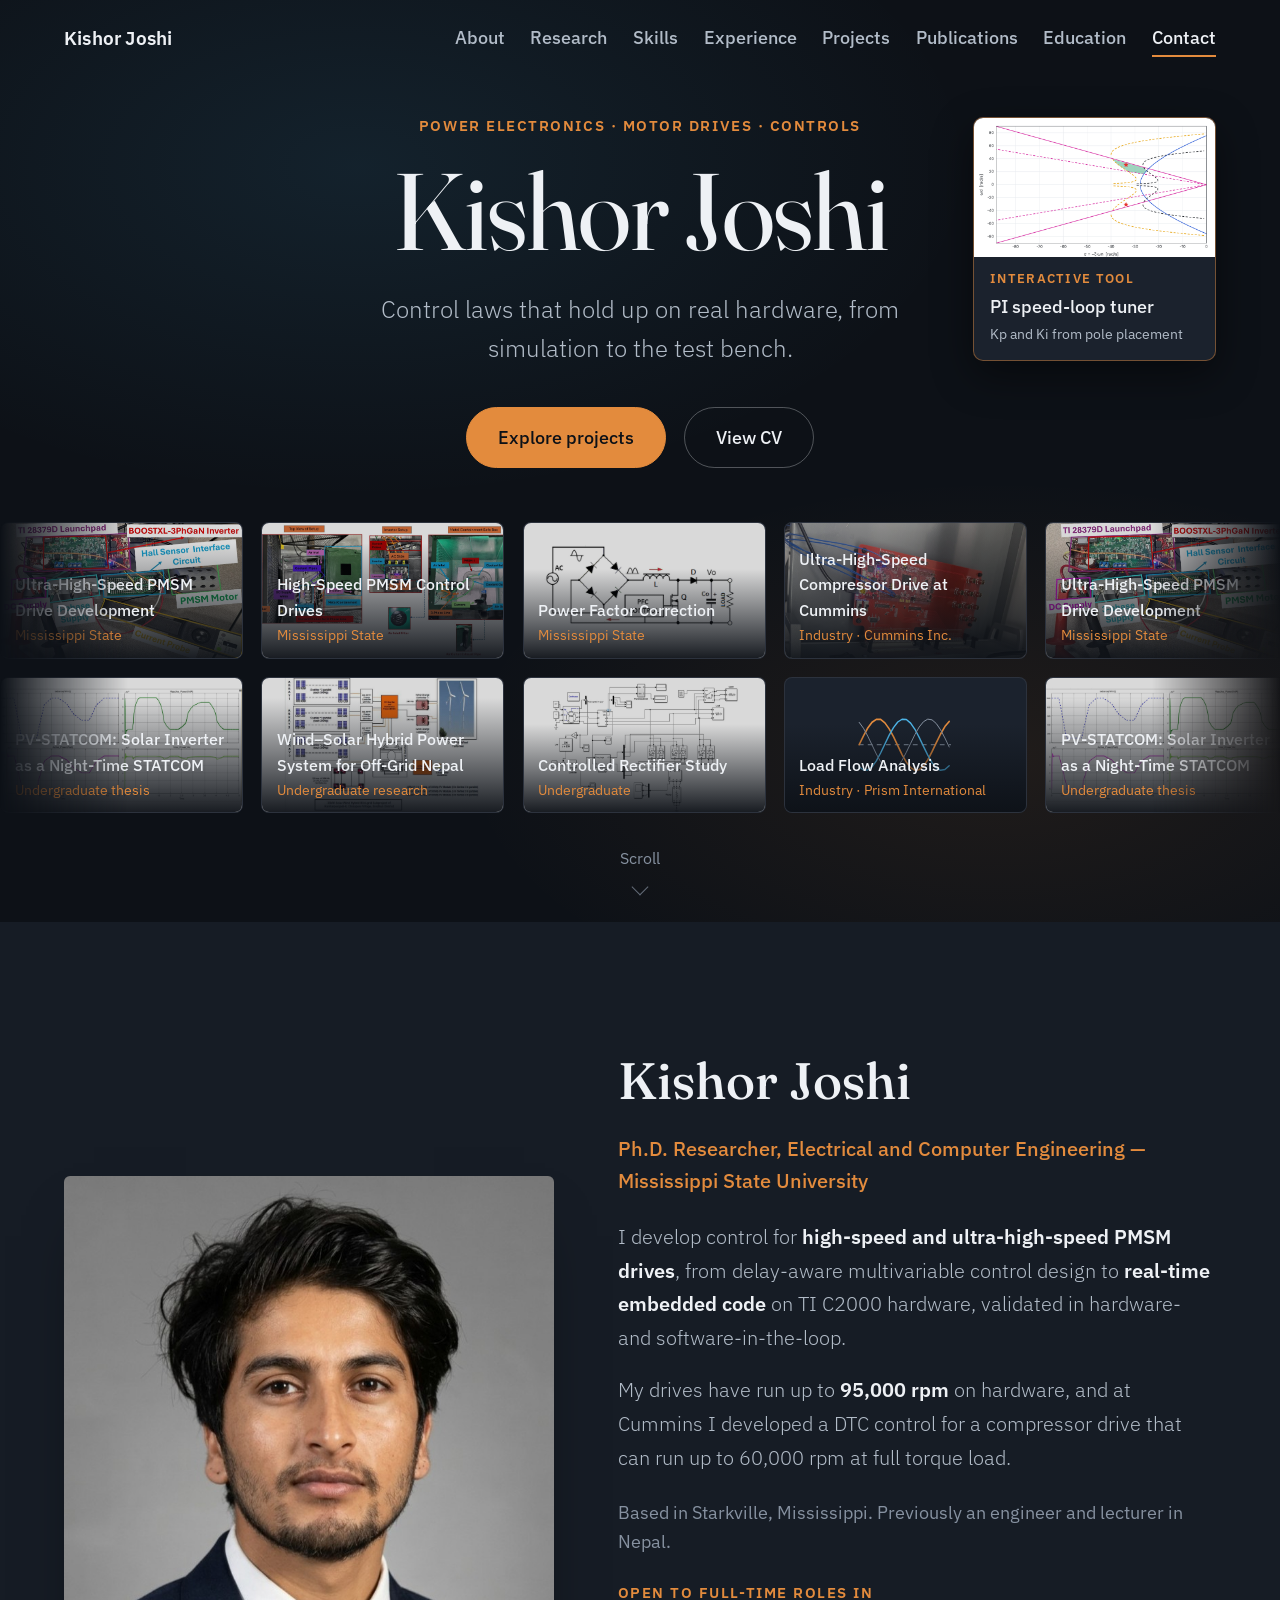
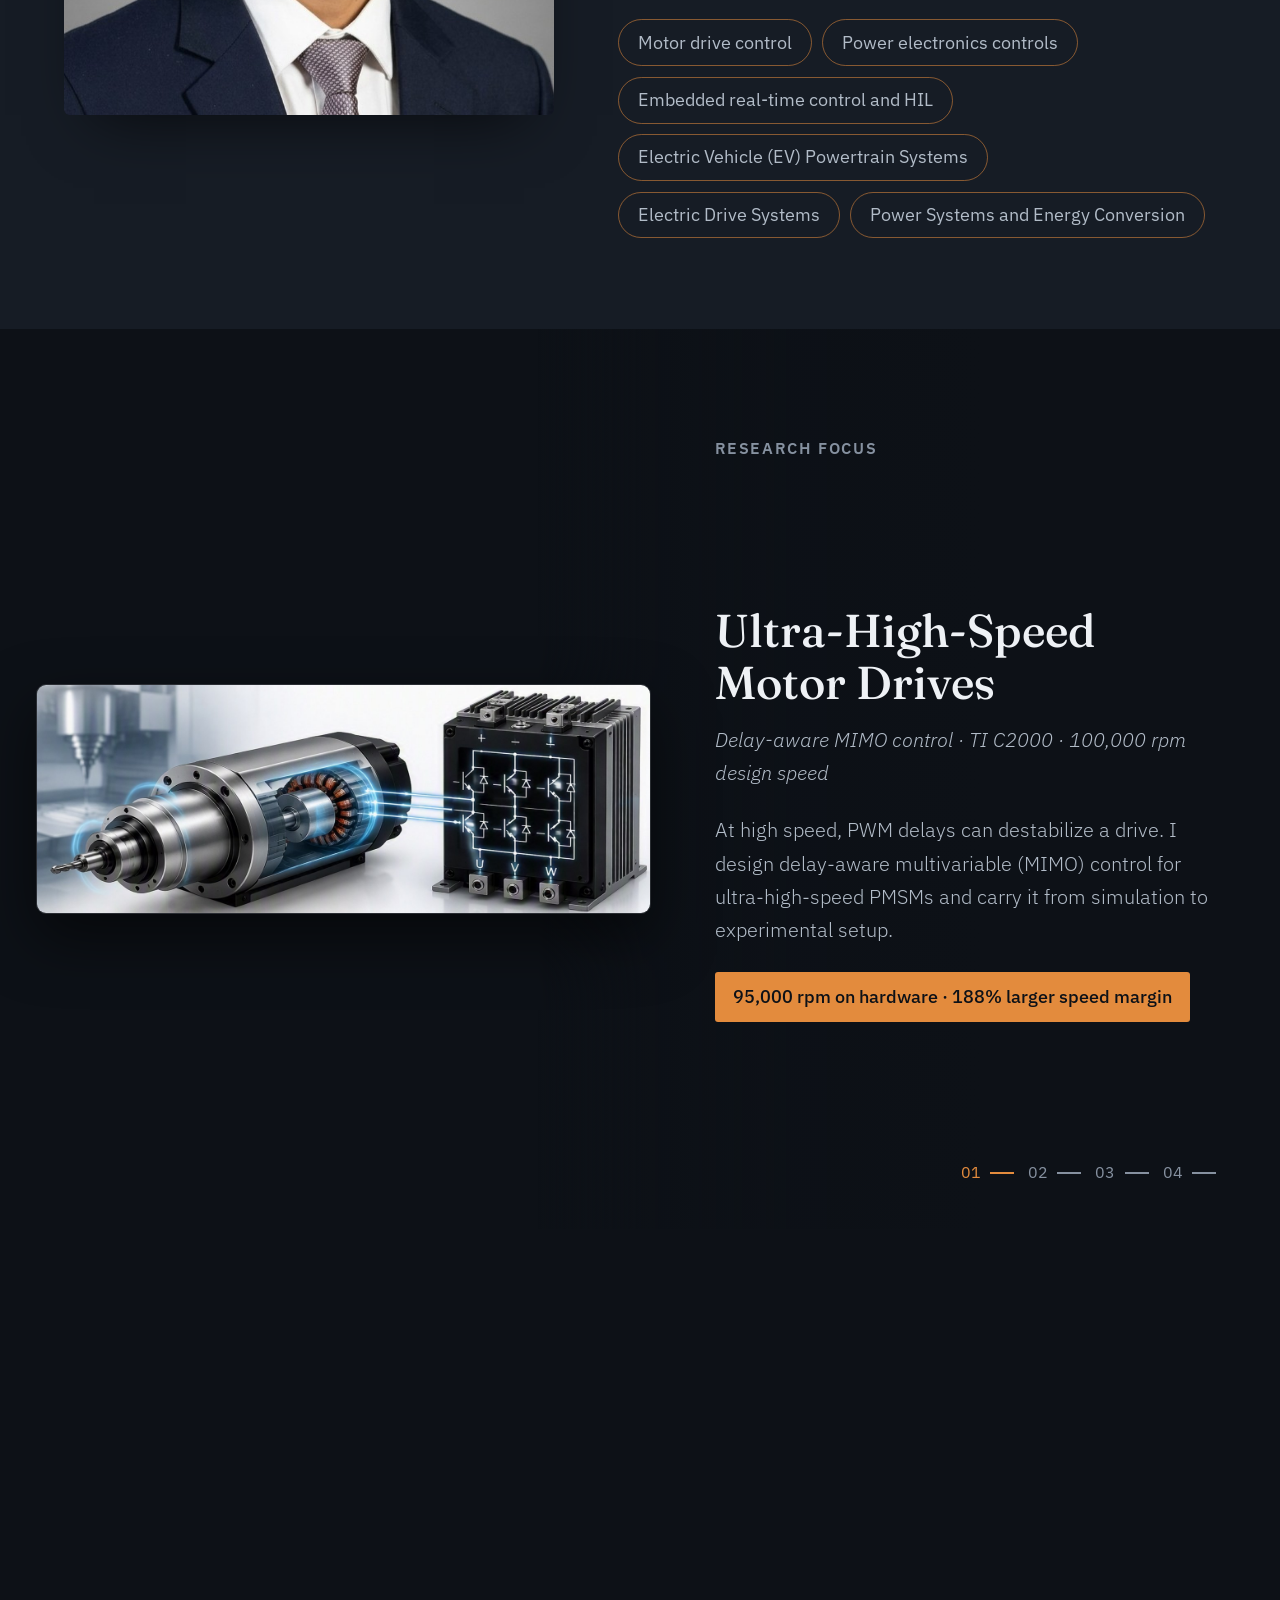
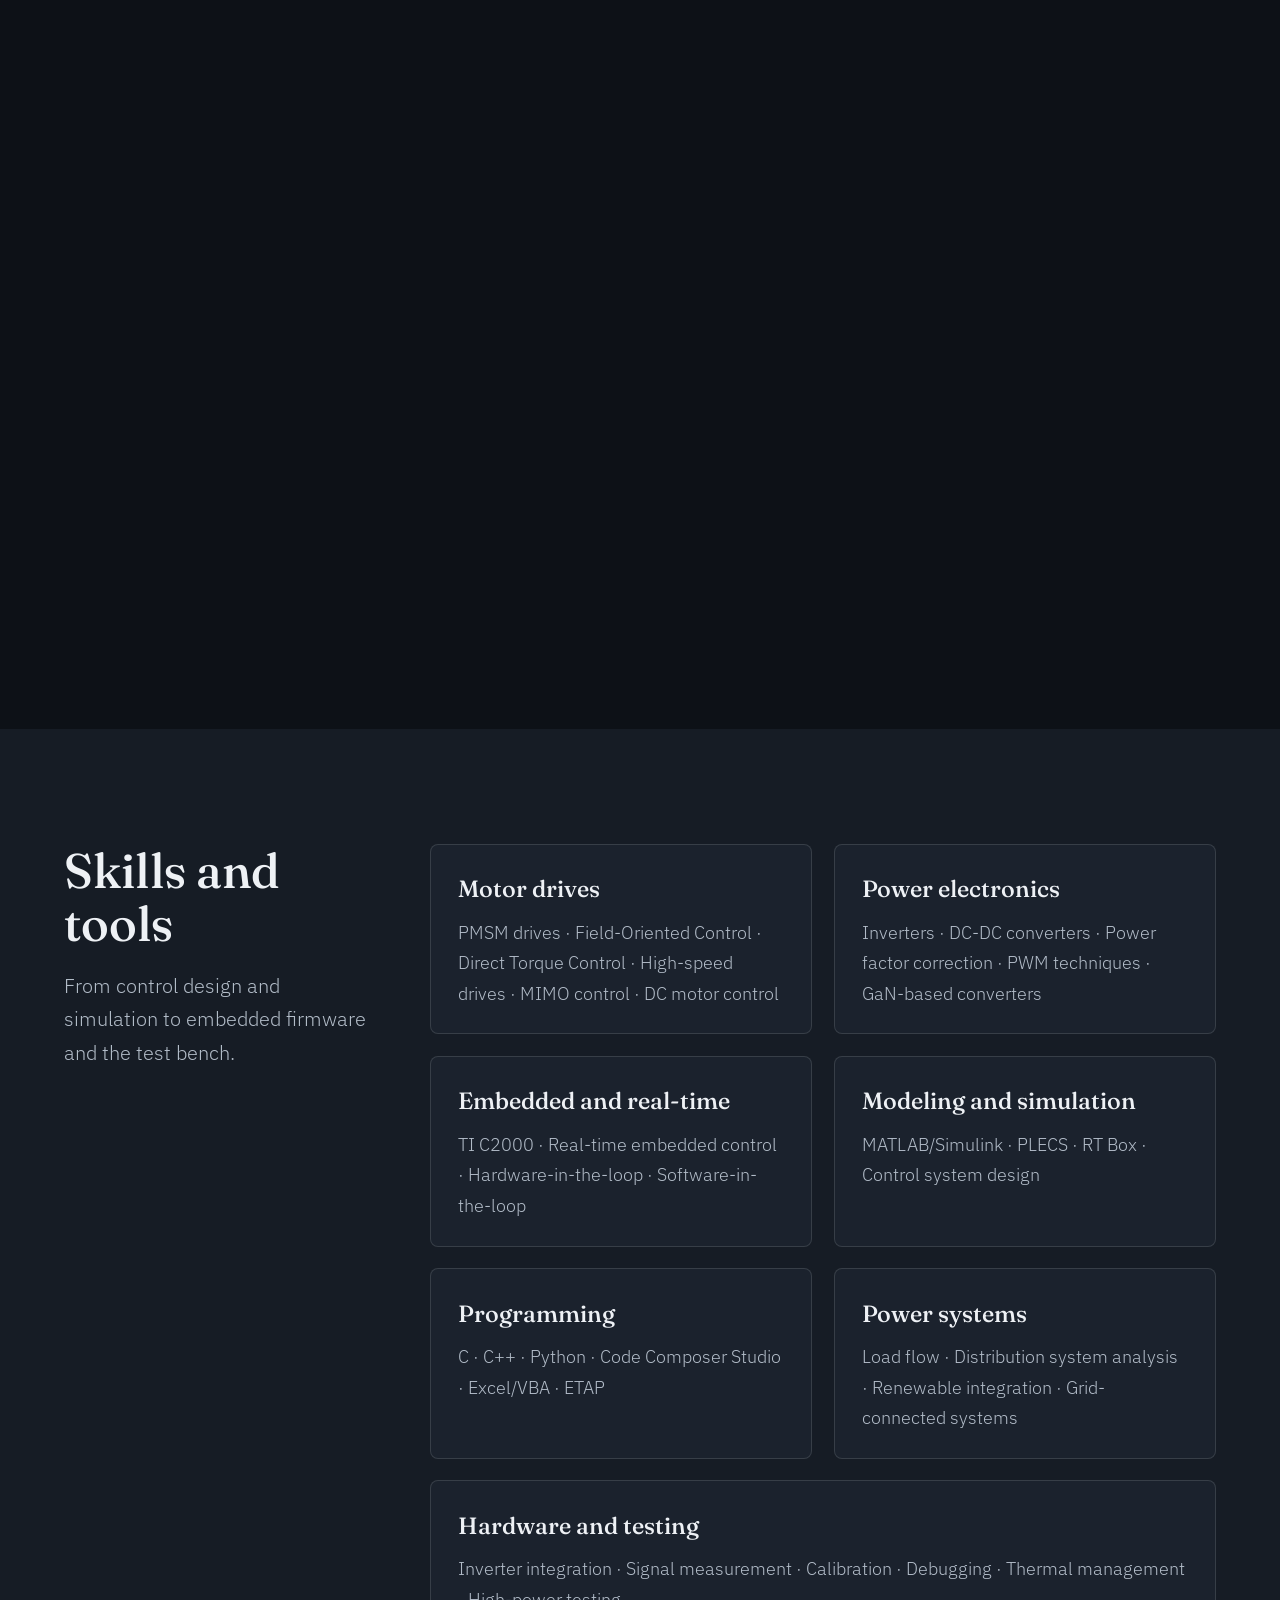
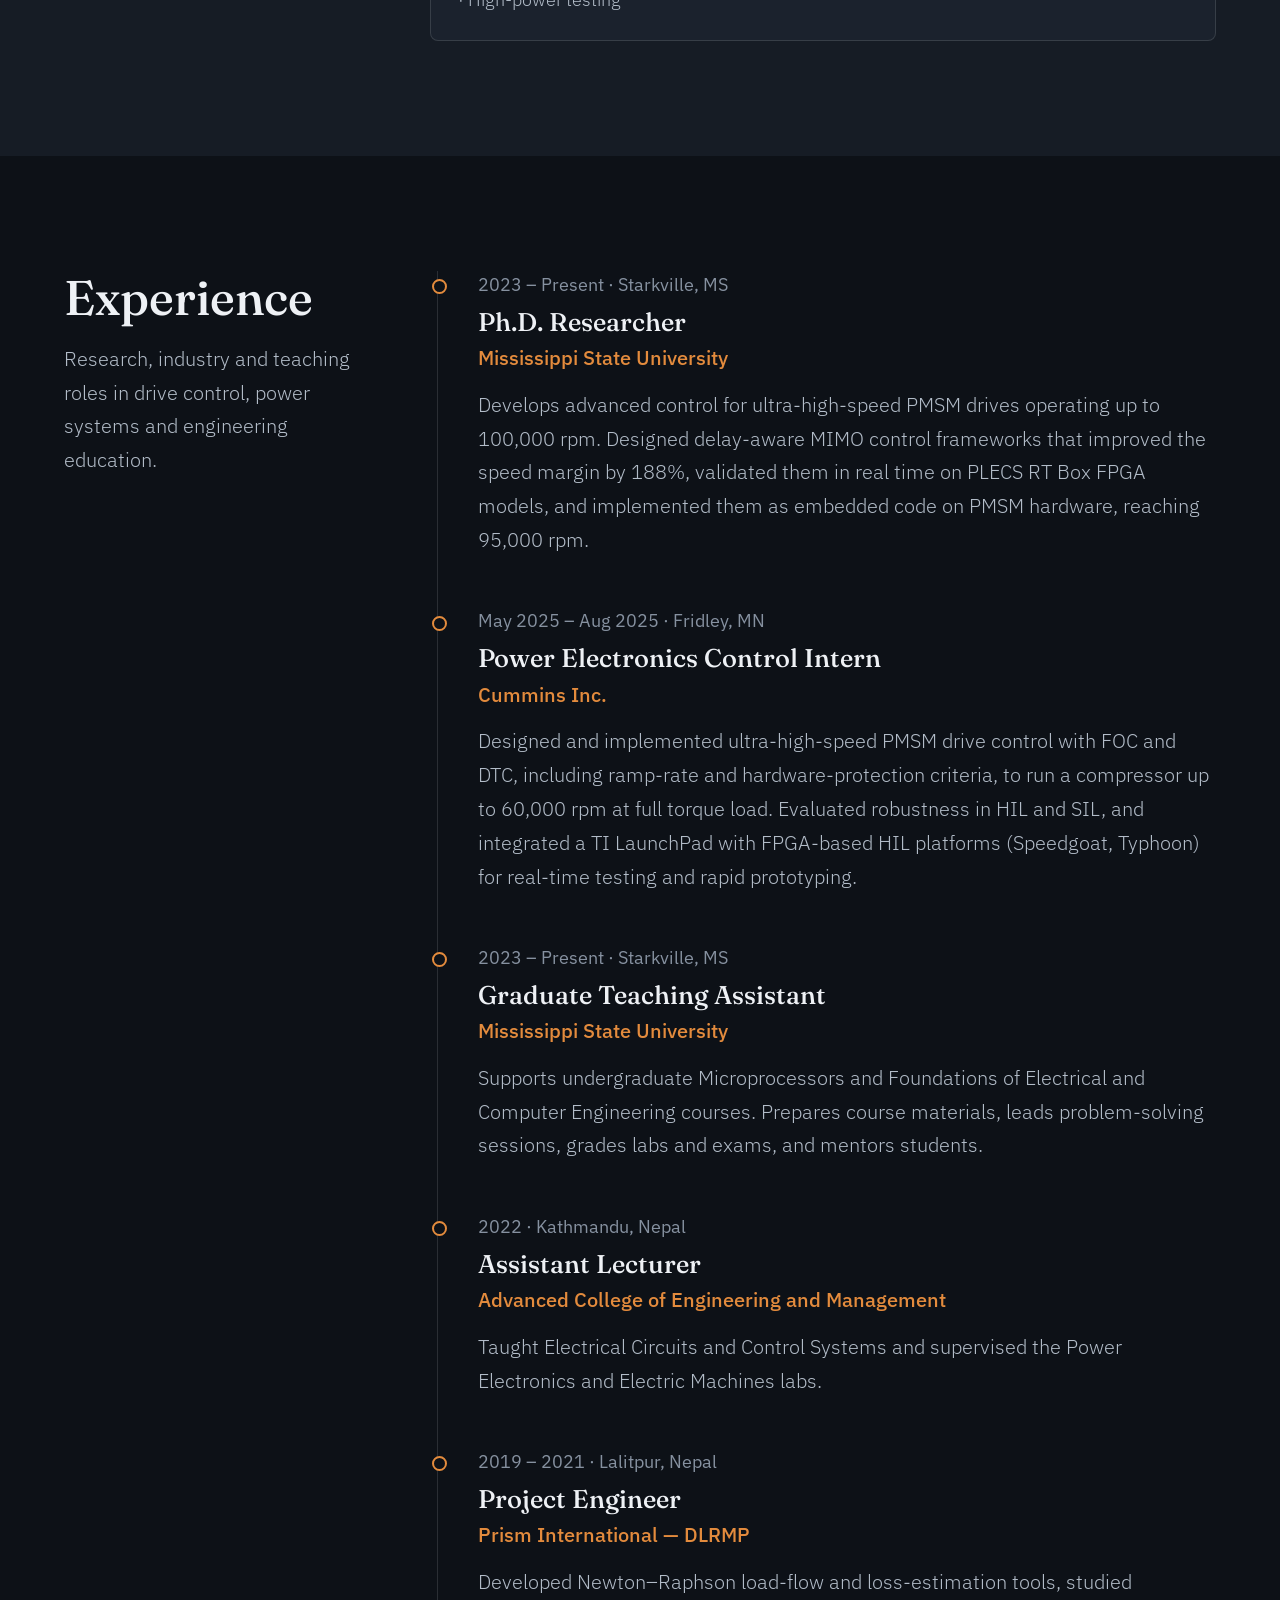
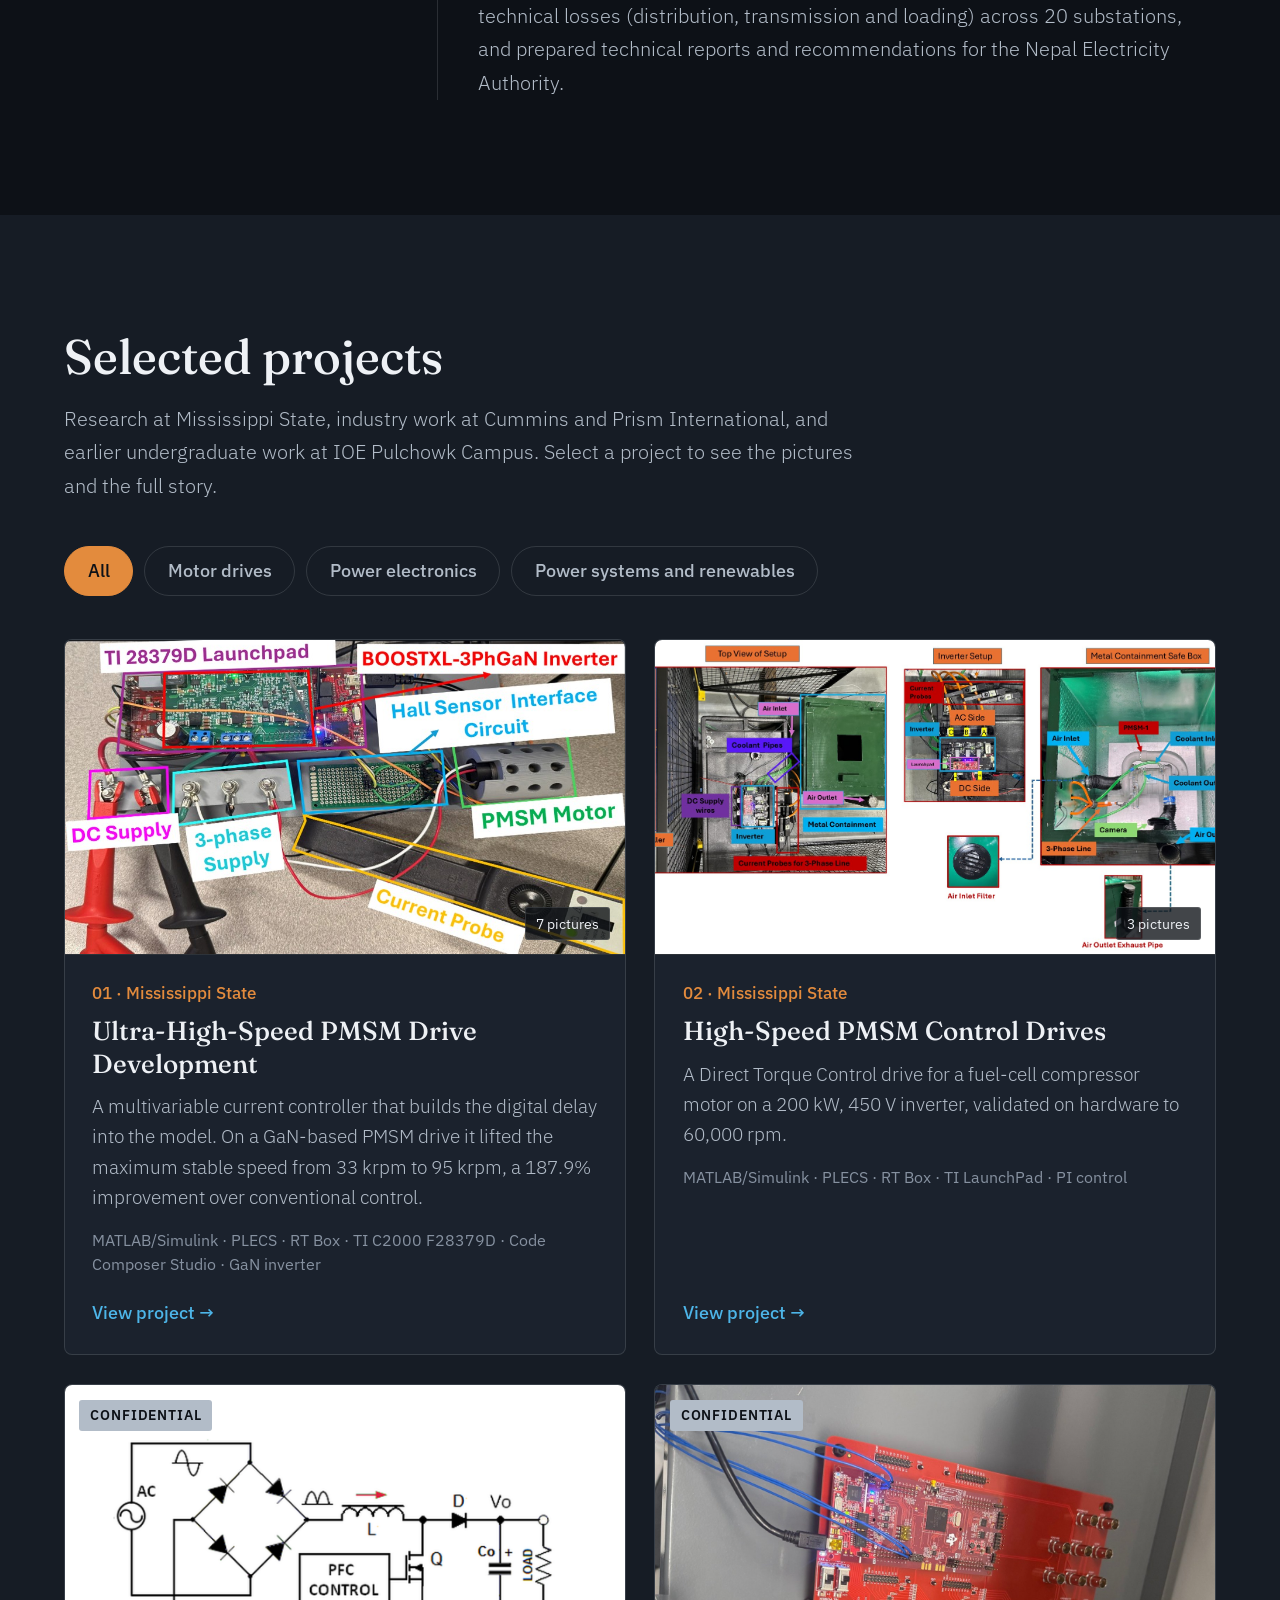
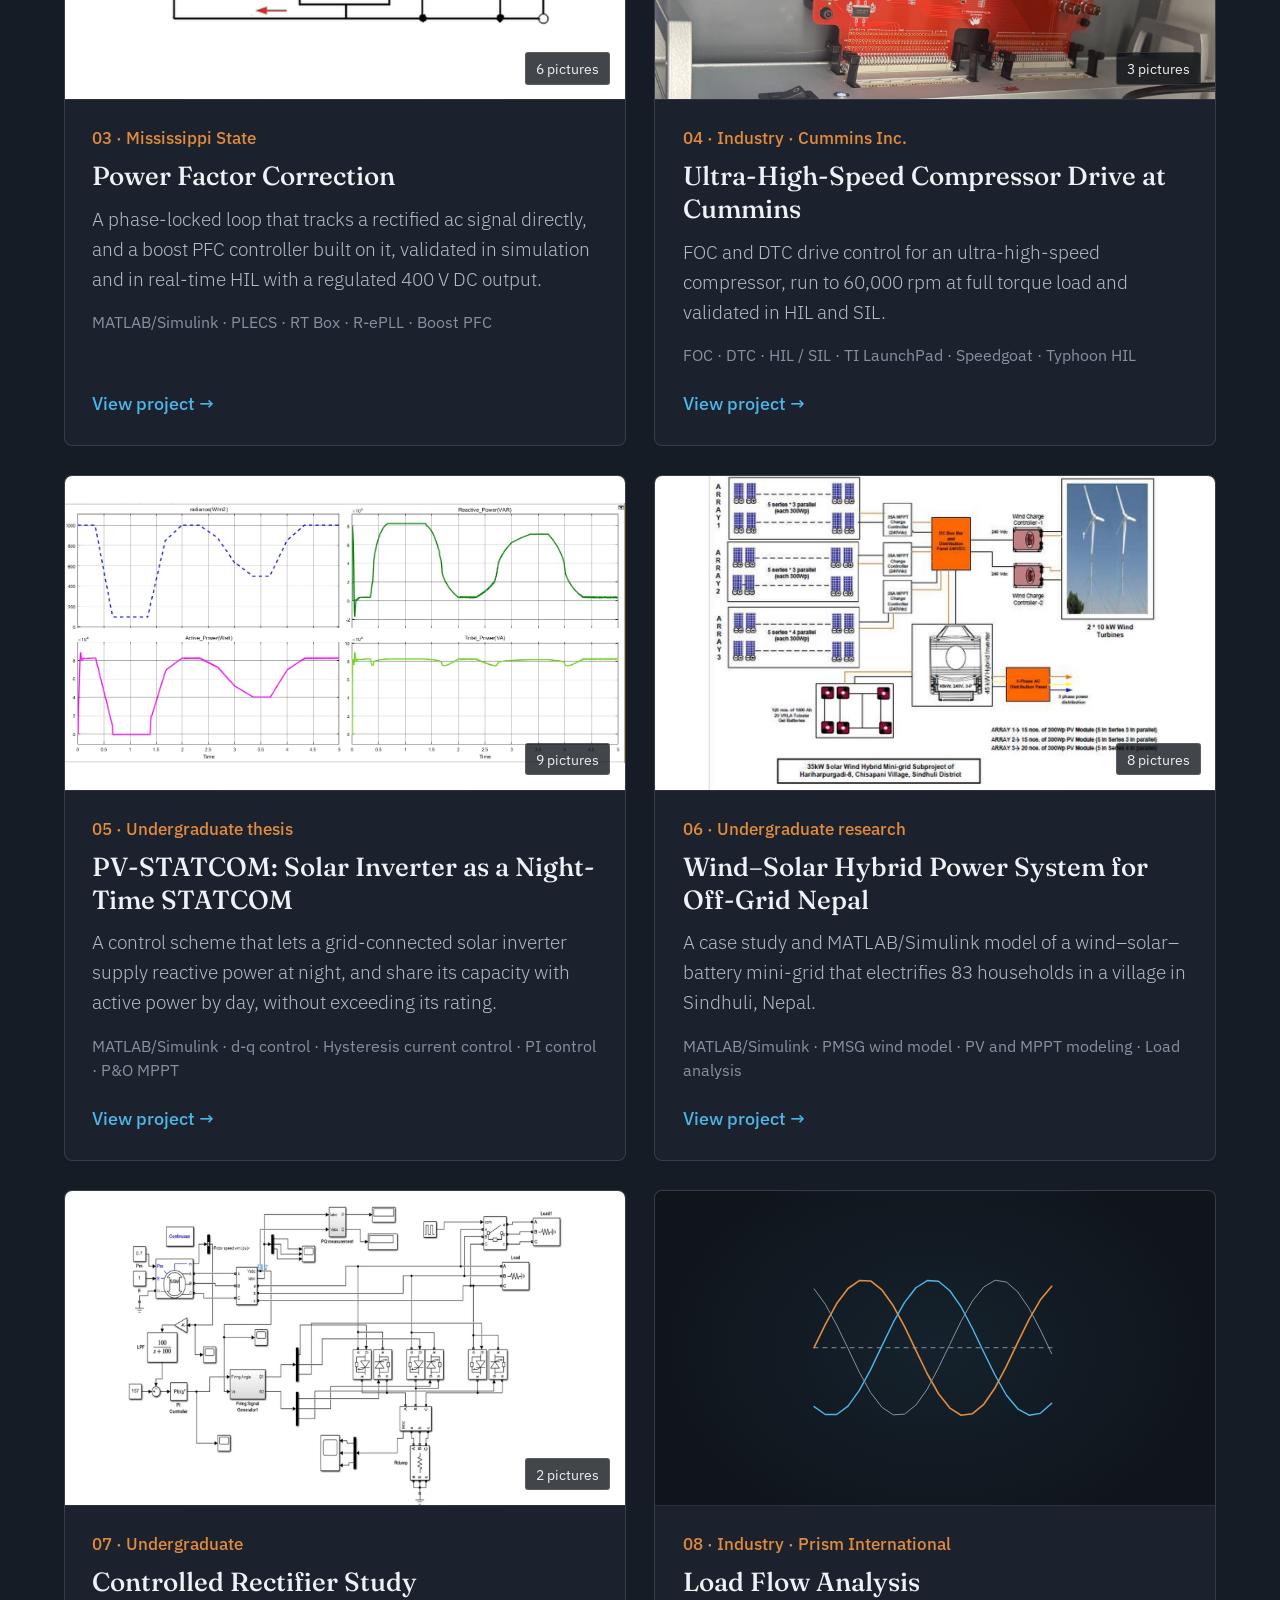
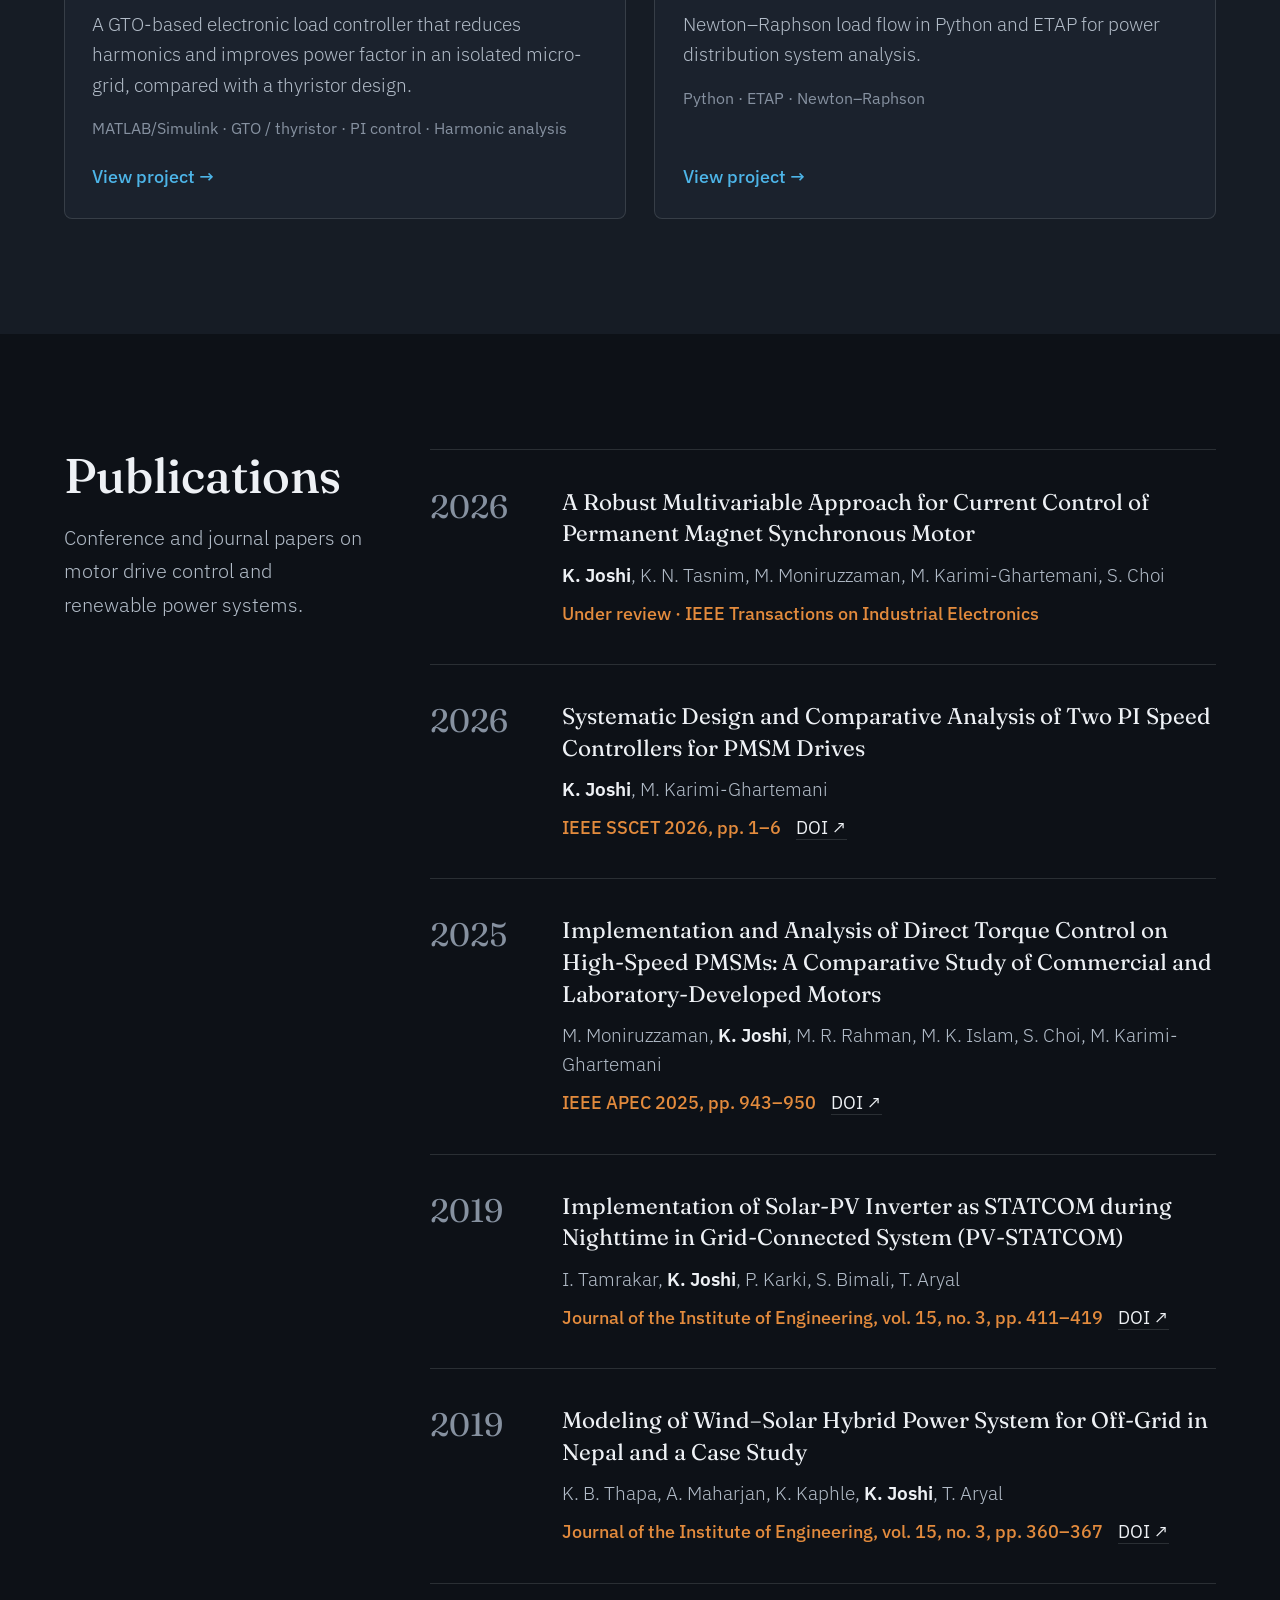
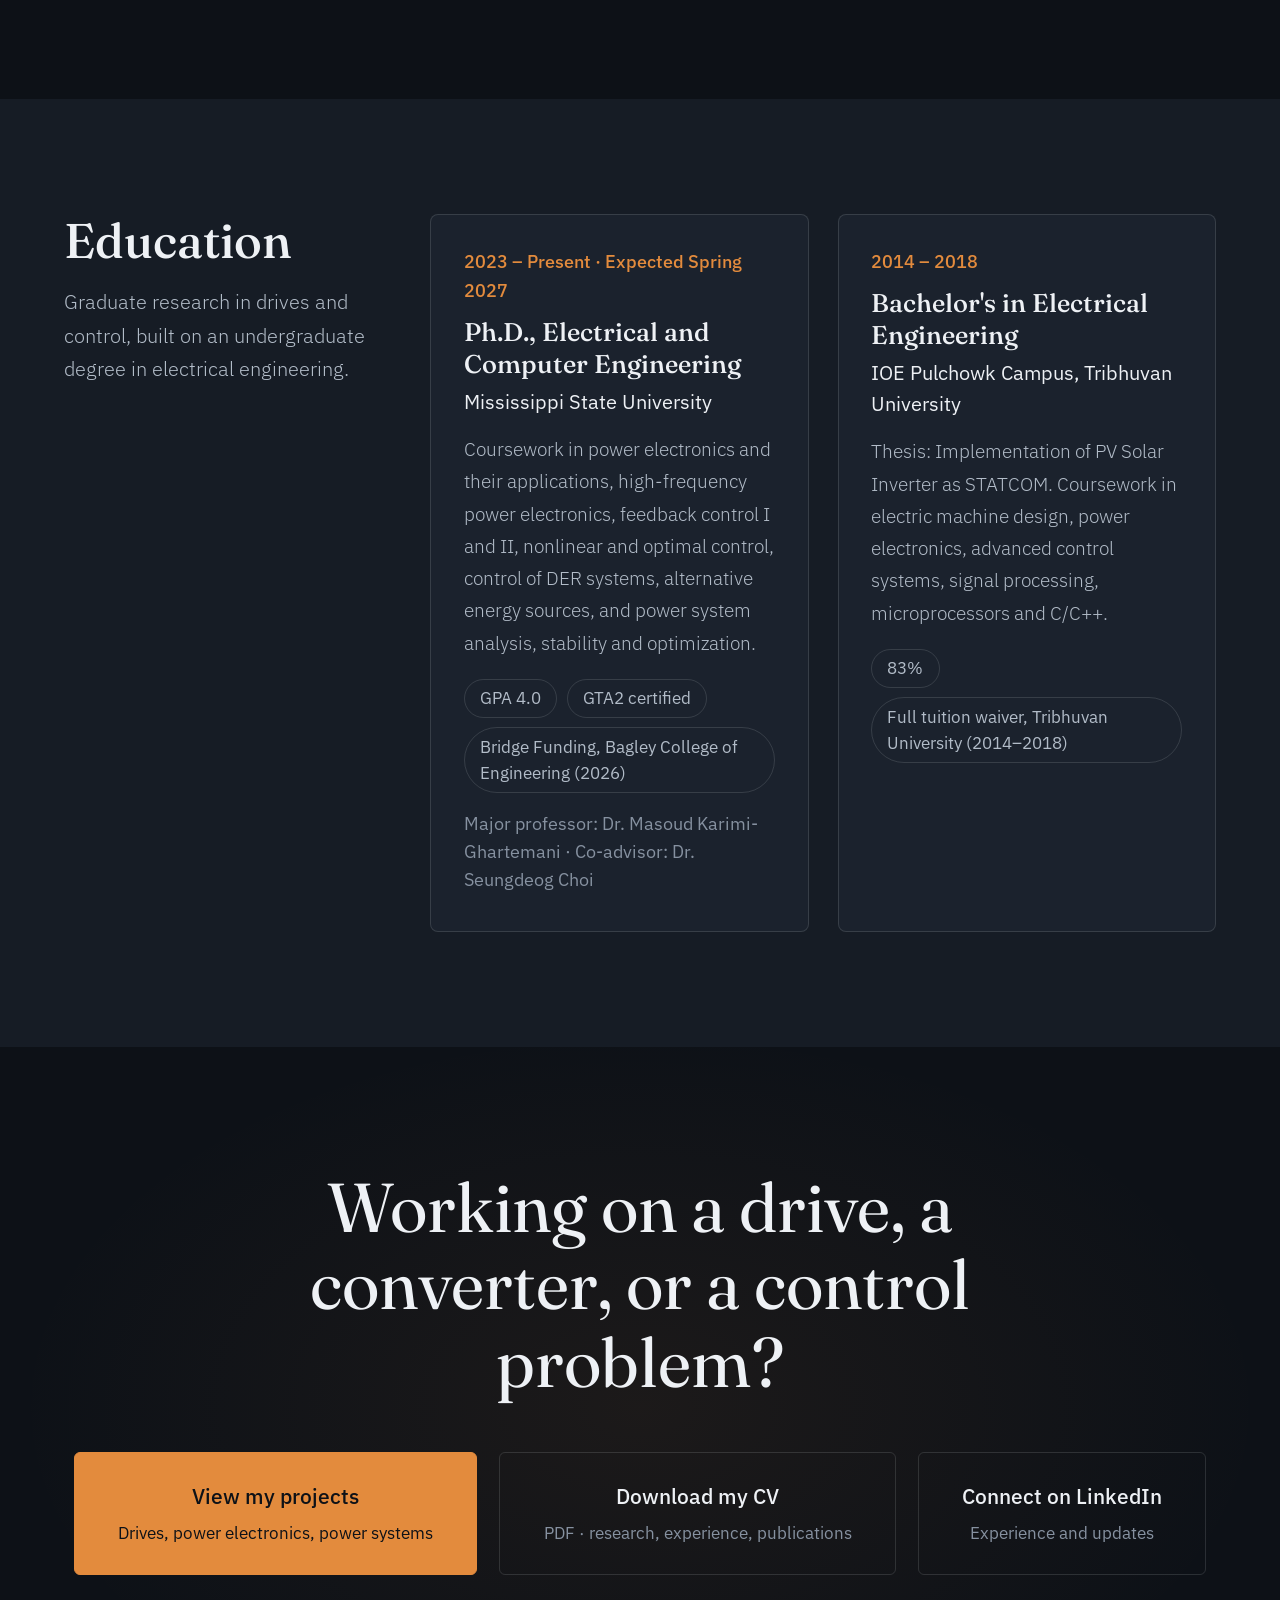
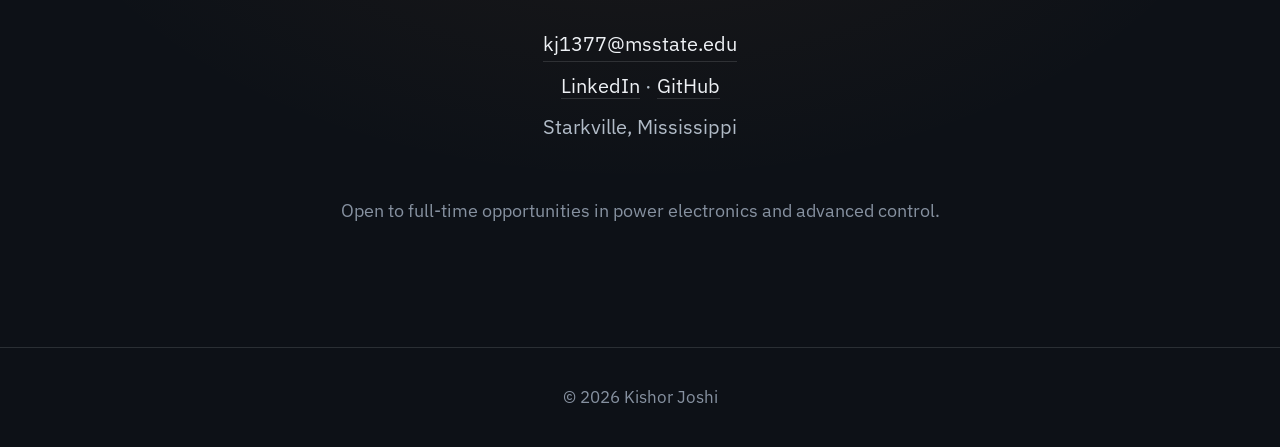
==== commit ec16d093: "Add PI speed-loop tuner card to the right side of the hero, linking to the app Co-Authored-By: Claud" ====
--- a/index.html
+++ b/index.html
@@ -45,6 +45,10 @@
         <a class="btn" href="assets/Kishor_Joshi_CV.pdf" target="_blank" rel="noopener">View CV</a>
       </div>
     </div>
+    <a class="hero-tool" href="pmsm-pi-tuner/" aria-label="Open the interactive PMSM PI speed-loop tuner">
+      <img src="pmsm-pi-tuner/docs/preview.png" alt="Pole-boundary plot from the PI speed-loop tuner" width="816" height="470" loading="lazy">
+      <span class="tool-cap"><em>Interactive tool</em><b>PI speed-loop tuner</b><i>Kp and Ki from pole placement</i></span>
+    </a>
     <div class="hero-reel" id="hero-reel" aria-label="Project previews"></div>
     <a class="scroll-cue" href="#about"><span>Scroll</span><span class="chev" aria-hidden="true"></span></a>
   </section>
--- a/styles.css
+++ b/styles.css
@@ -143,6 +143,26 @@
 }
 .hero-cta{ display:flex; gap:1rem; justify-content:center; flex-wrap:wrap; margin-top:2.2rem; }
 
+/* interactive tool card: right side of the hero, links to the PI tuner */
+.hero-tool{
+  position:absolute; right:var(--gutter); top:calc(var(--header-h) + 2.2rem);
+  width:clamp(230px, 19vw, 330px); z-index:2; text-decoration:none; text-align:left;
+  border-radius:10px; overflow:hidden; background:var(--bg-card);
+  border:1px solid rgba(227,139,61,0.45); box-shadow:0 14px 40px rgba(0,0,0,0.45);
+  opacity:0; animation:toolIn 0.9s var(--ease) 0.6s forwards;
+  transition:transform 0.25s ease, border-color 0.25s ease;
+}
+@keyframes toolIn{ to{ opacity:1; } }
+.hero-tool:hover, .hero-tool:focus-visible{ transform:translateY(-4px); border-color:var(--copper-hi); }
+.hero-tool img{ width:100%; height:auto; aspect-ratio:816/470; object-fit:cover; background:#fff; }
+.tool-cap{ display:flex; flex-direction:column; gap:0.1rem; padding:0.7rem 0.9rem 0.8rem; }
+.tool-cap em{ font-style:normal; font-size:0.72rem; letter-spacing:0.1em; text-transform:uppercase; color:var(--copper); font-weight:600; }
+.tool-cap b{ font-size:1rem; font-weight:500; }
+.tool-cap i{ font-style:normal; font-size:0.8rem; color:var(--ink-dim); }
+@media (max-width: 1180px){
+  .hero-tool{ position:static; margin-top:1.8rem; width:min(300px, 80%); }
+}
+
 /* project reel: two rows drifting in opposite directions */
 .hero-reel{
   width:100%; margin-top:clamp(2rem, 6vh, 3.6rem);
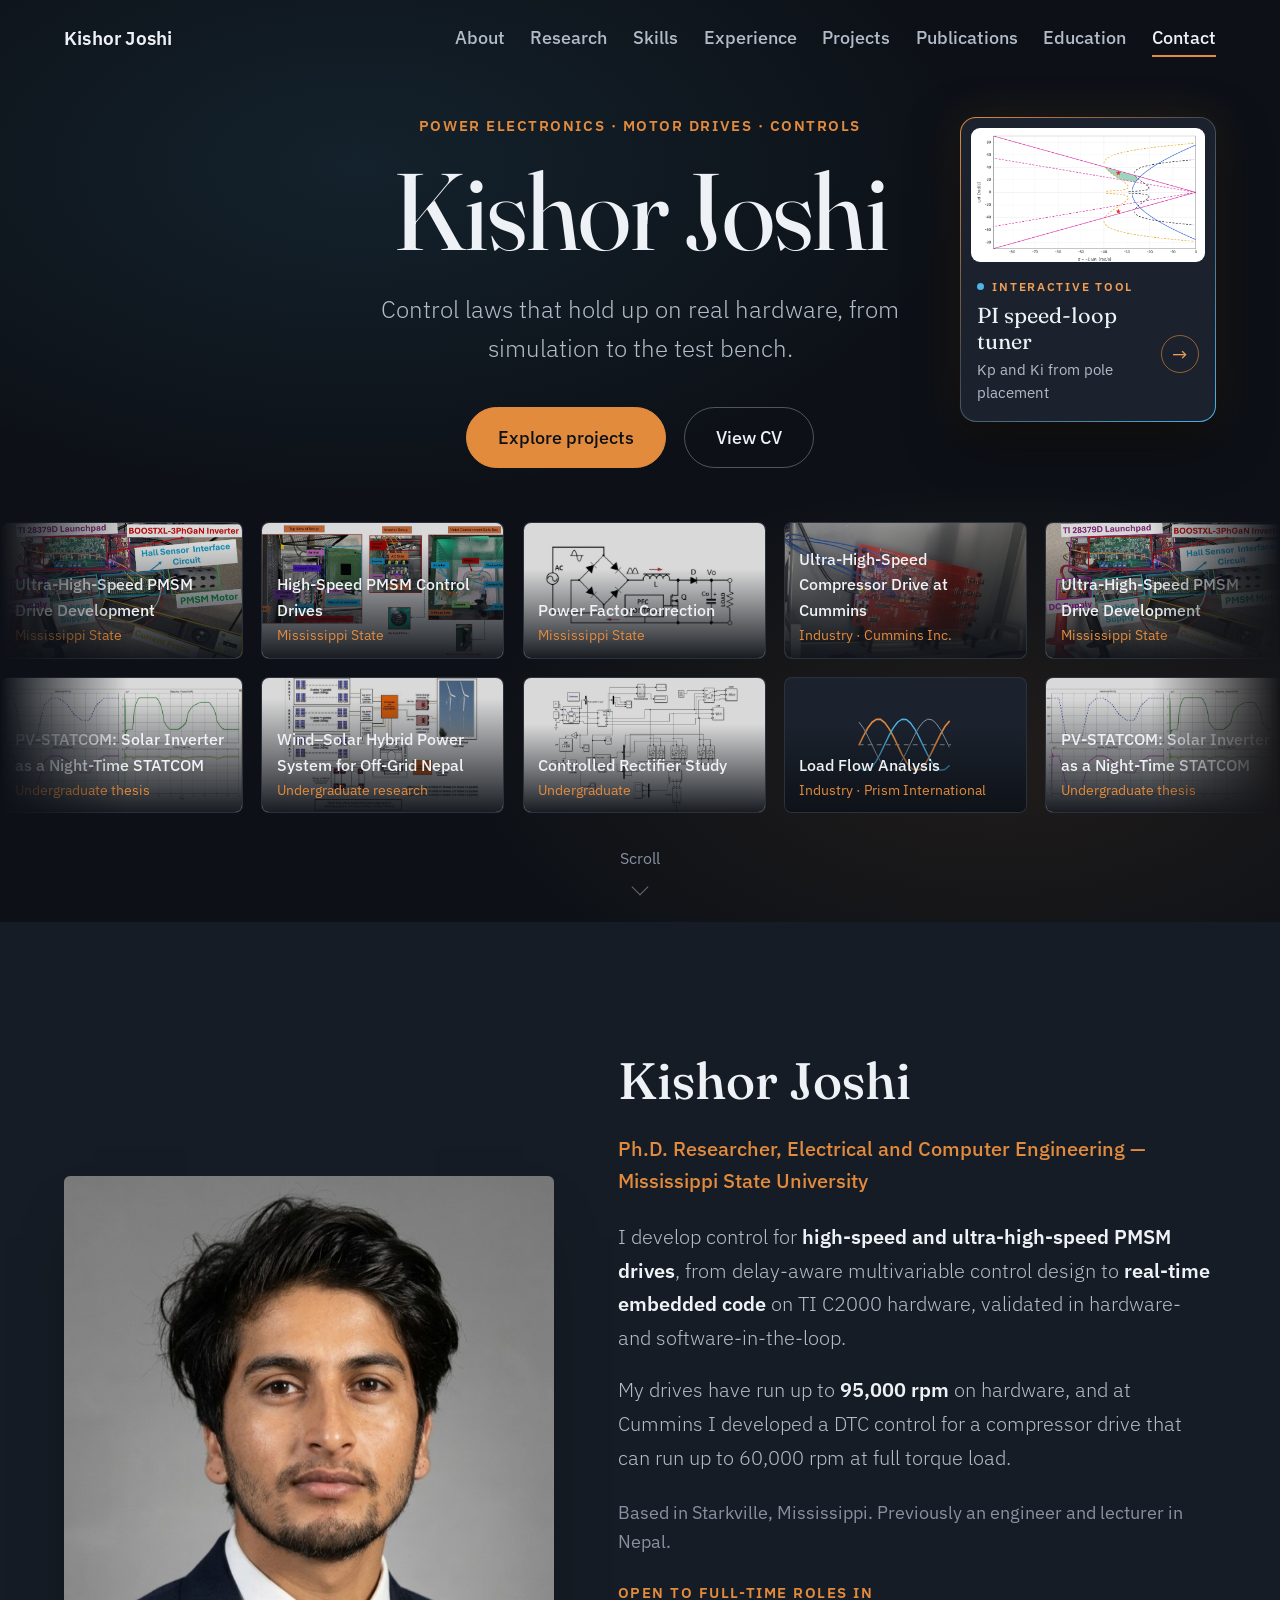
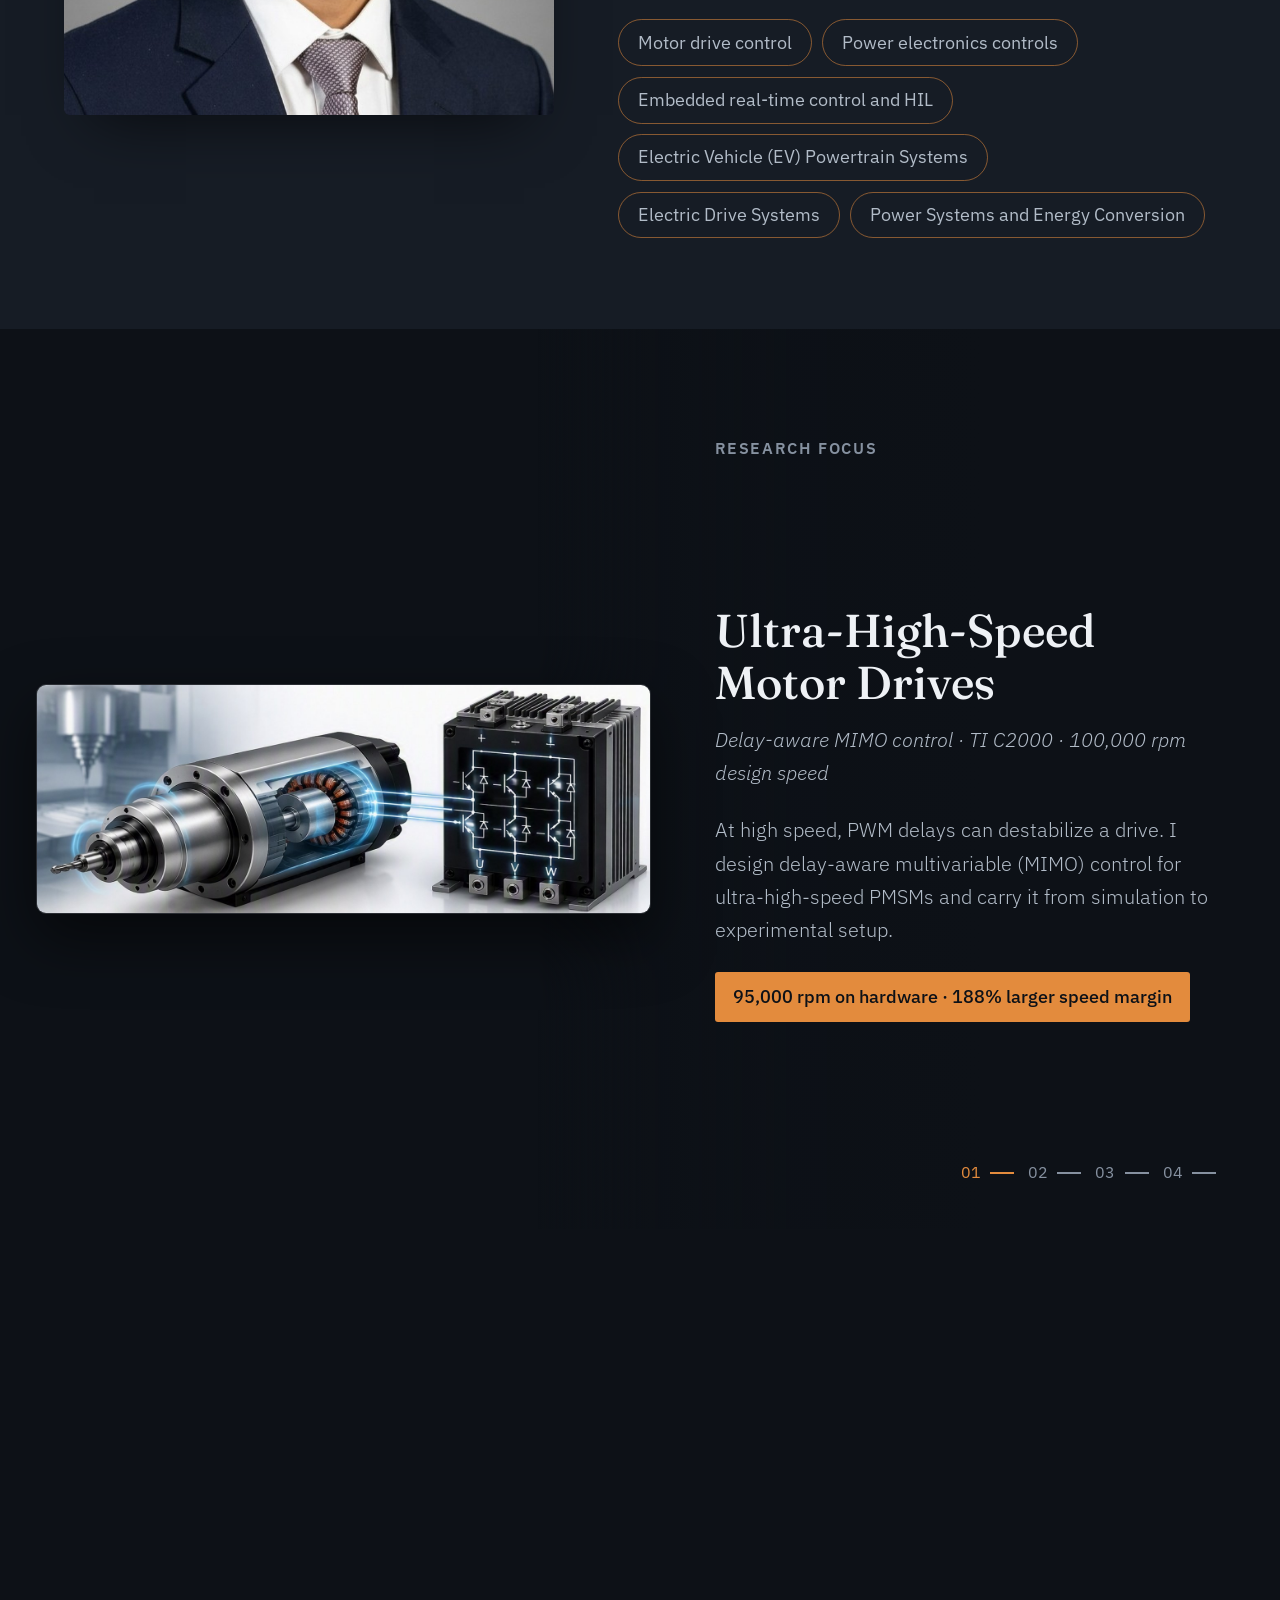
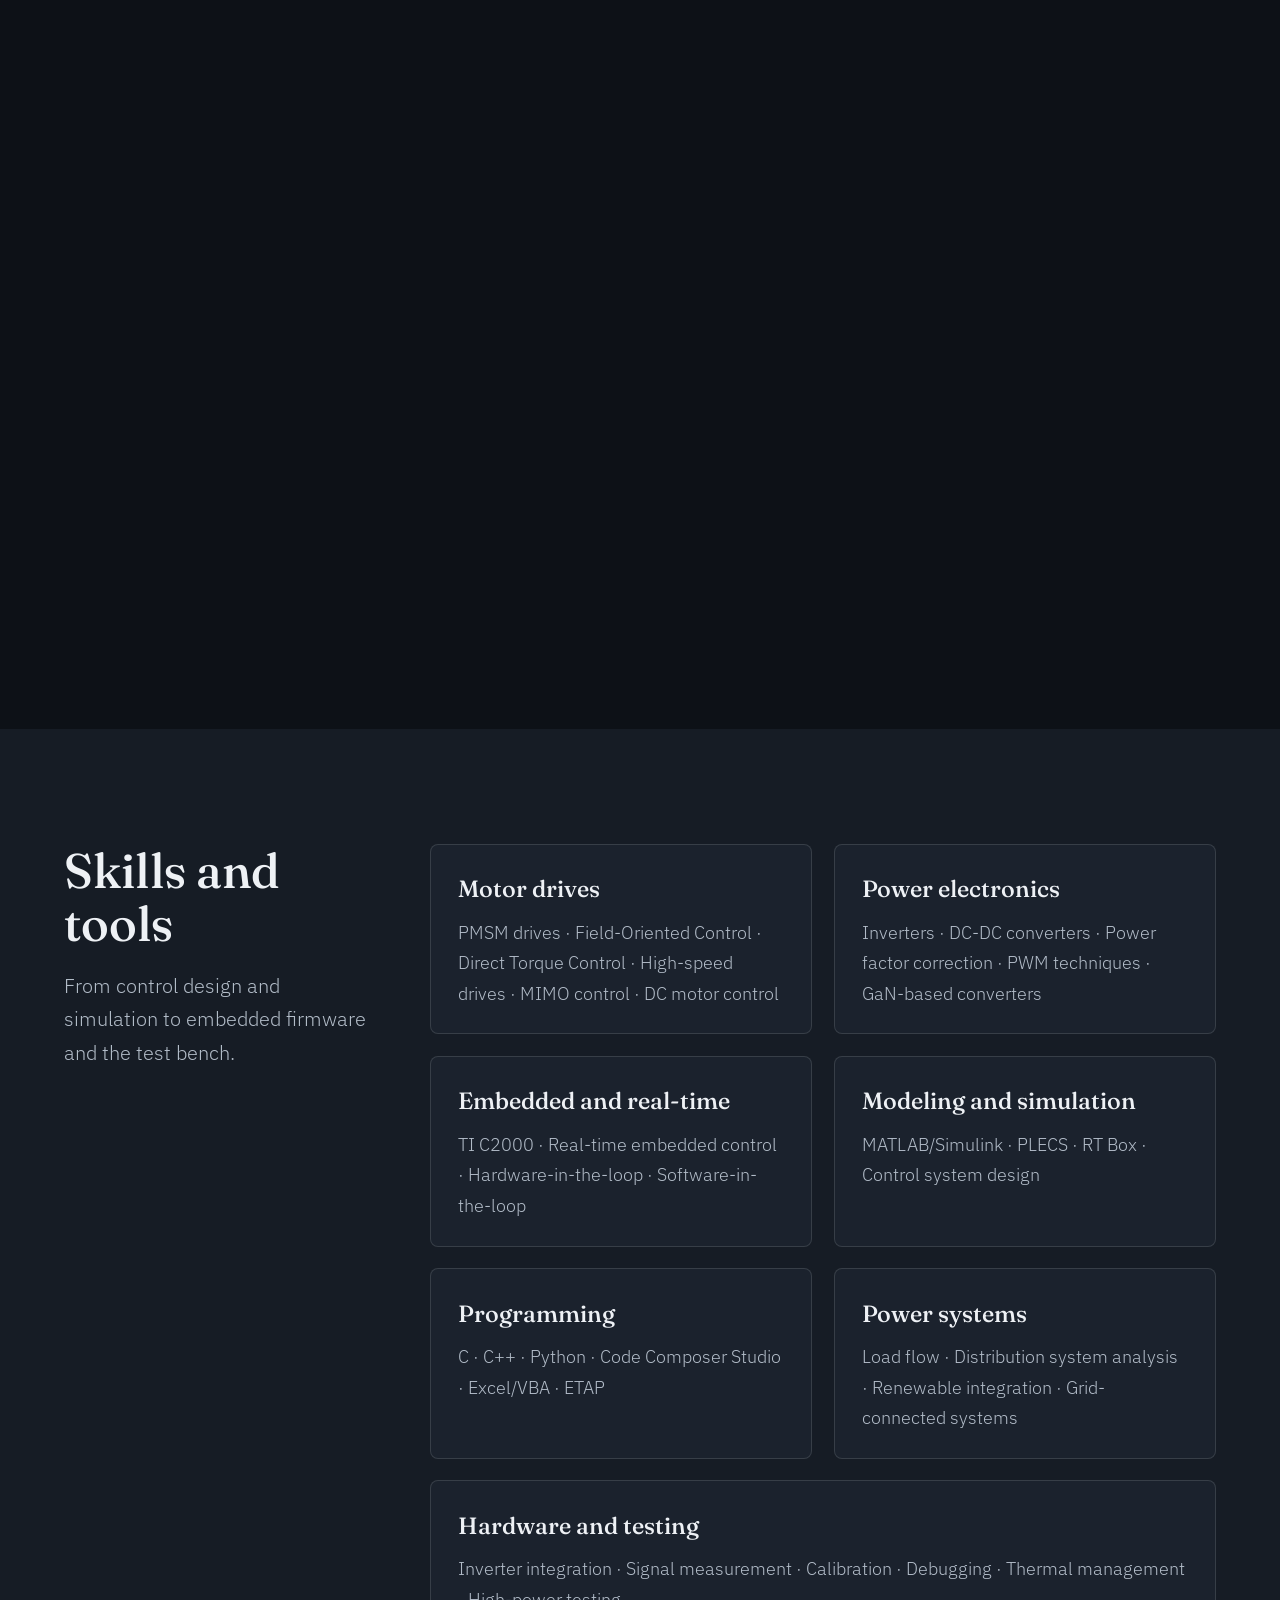
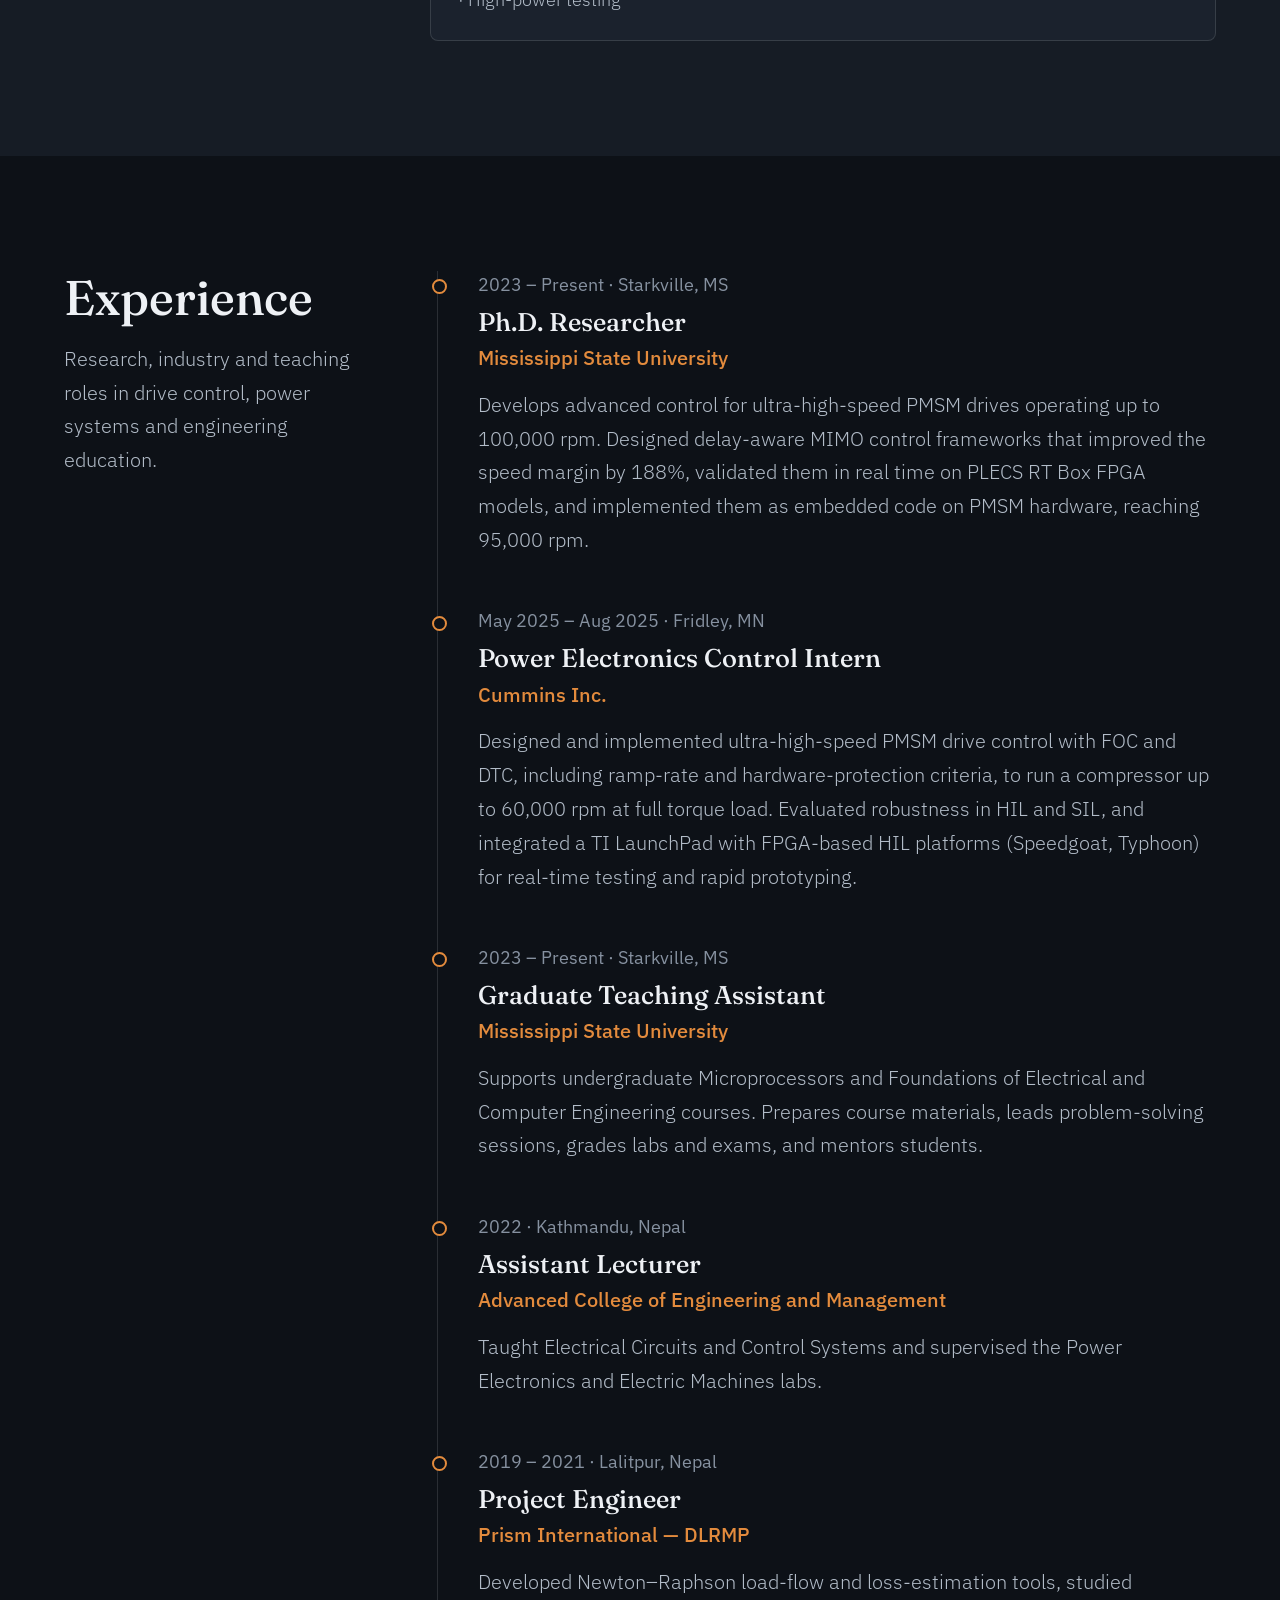
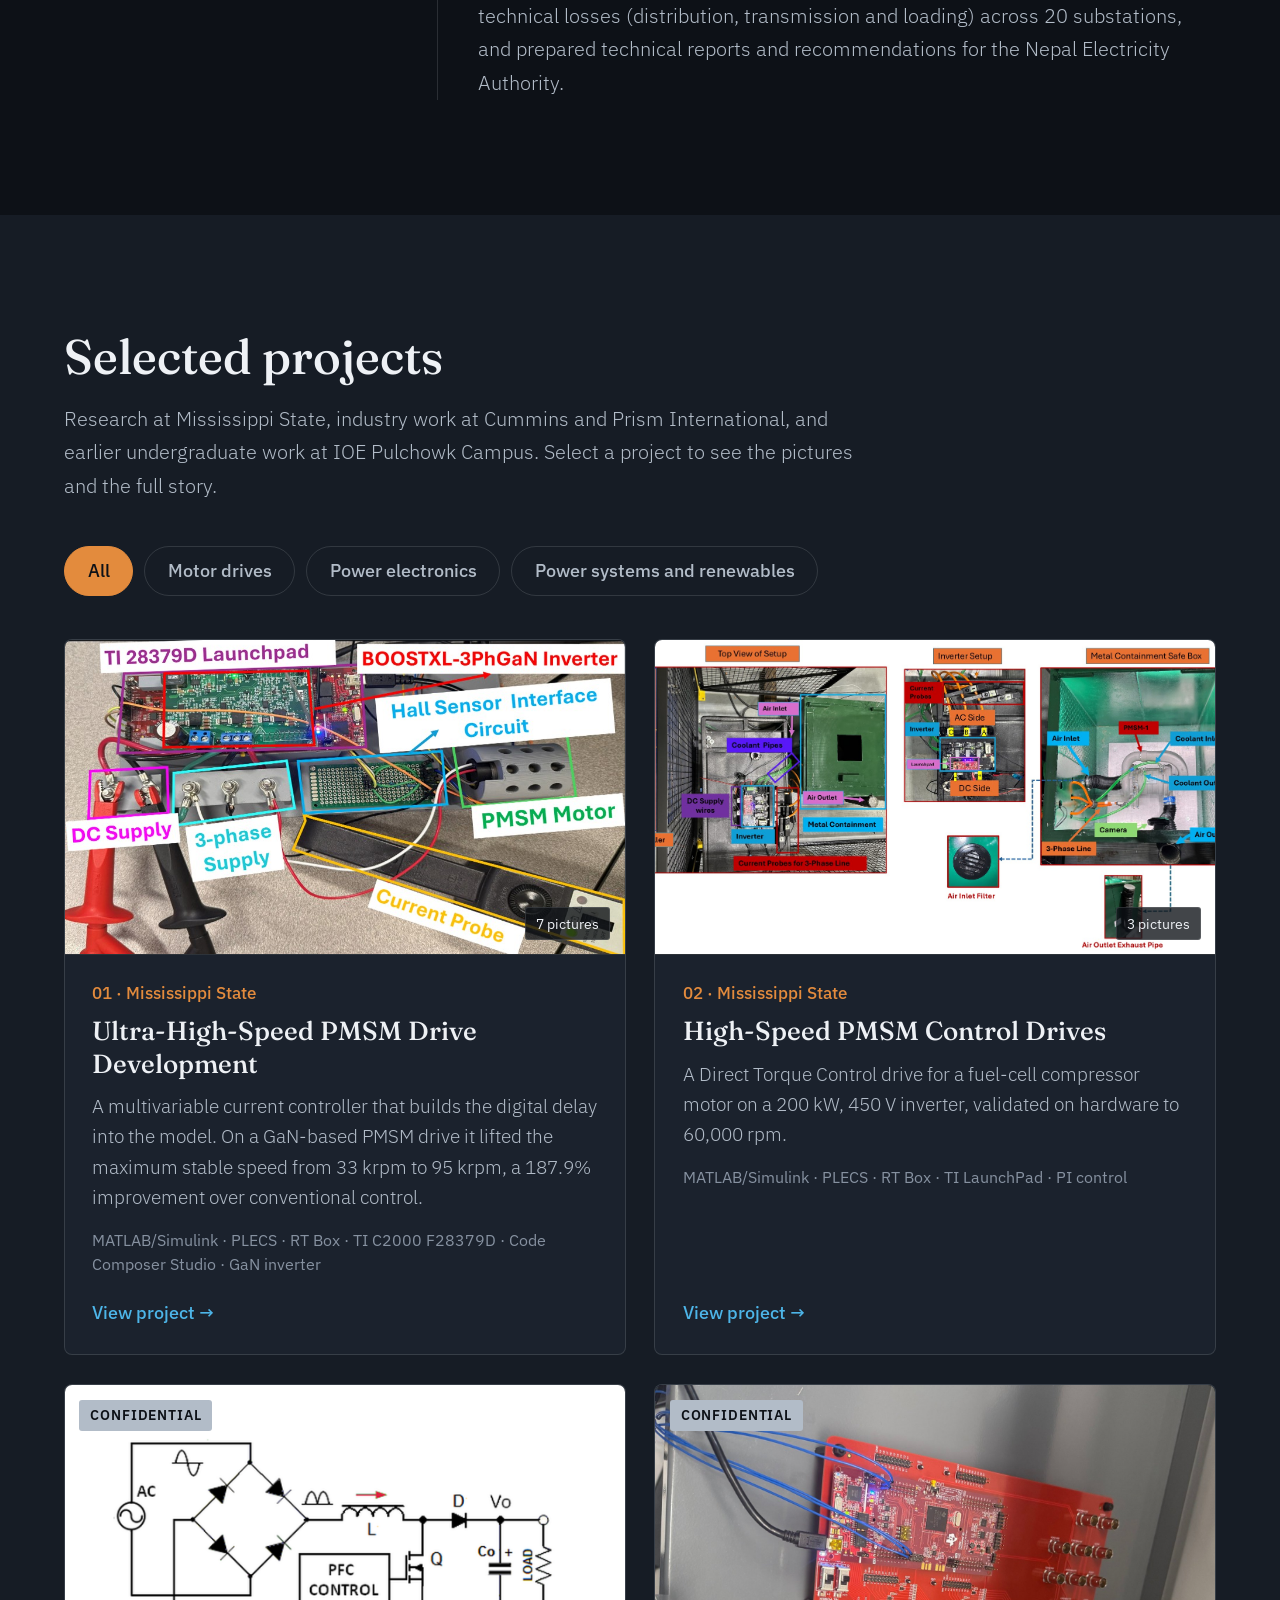
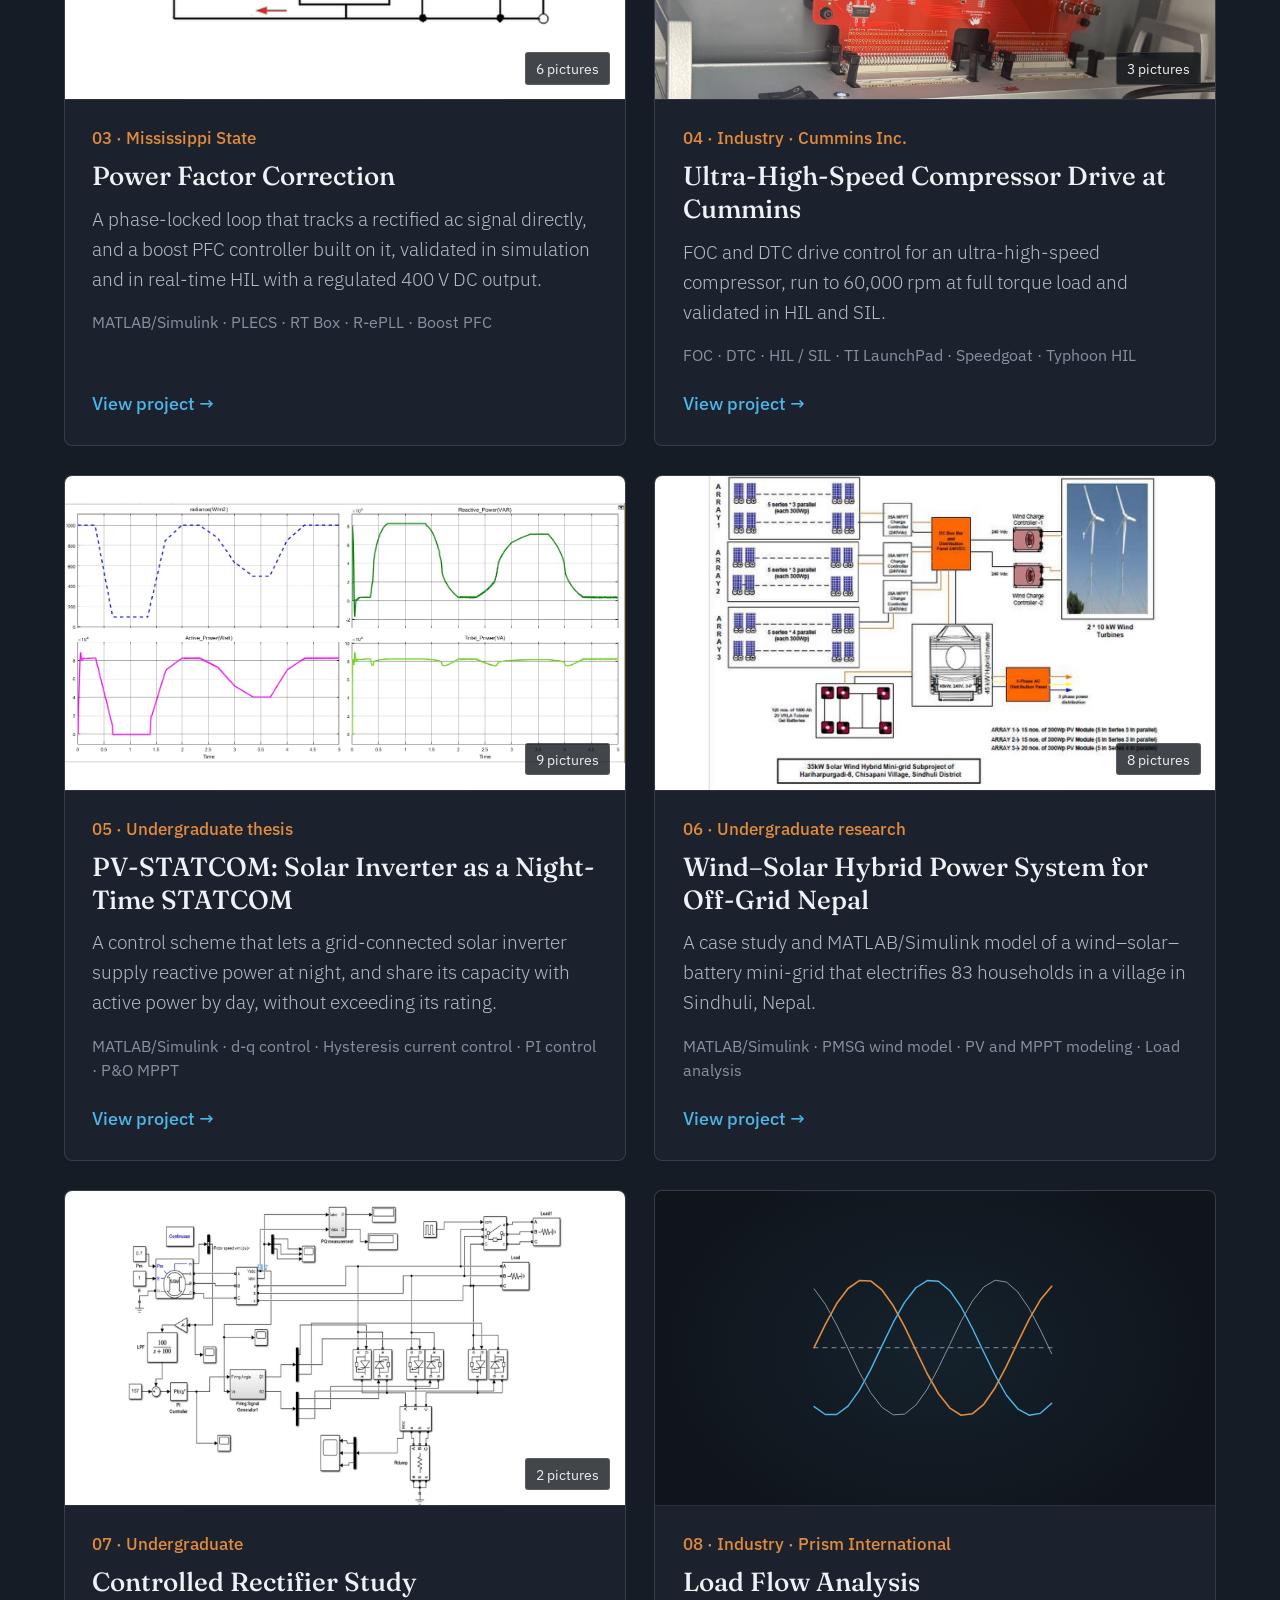
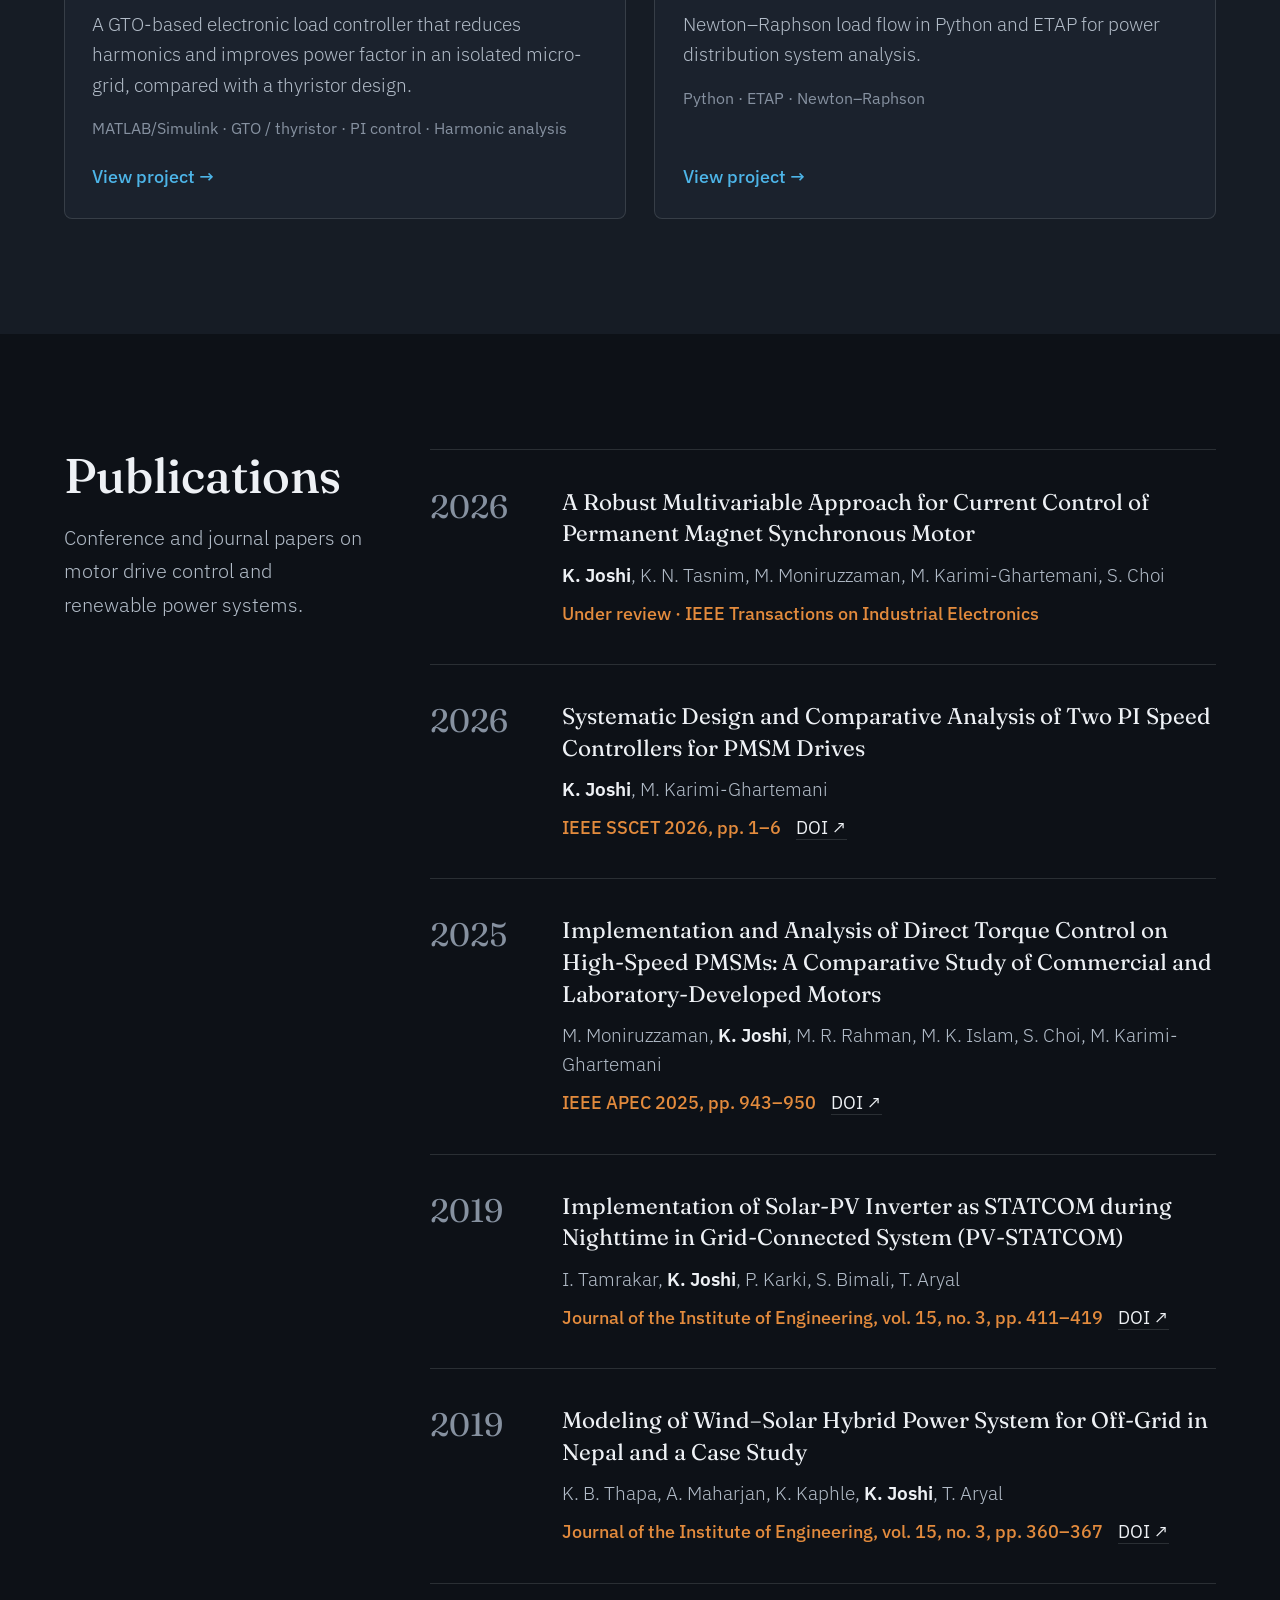
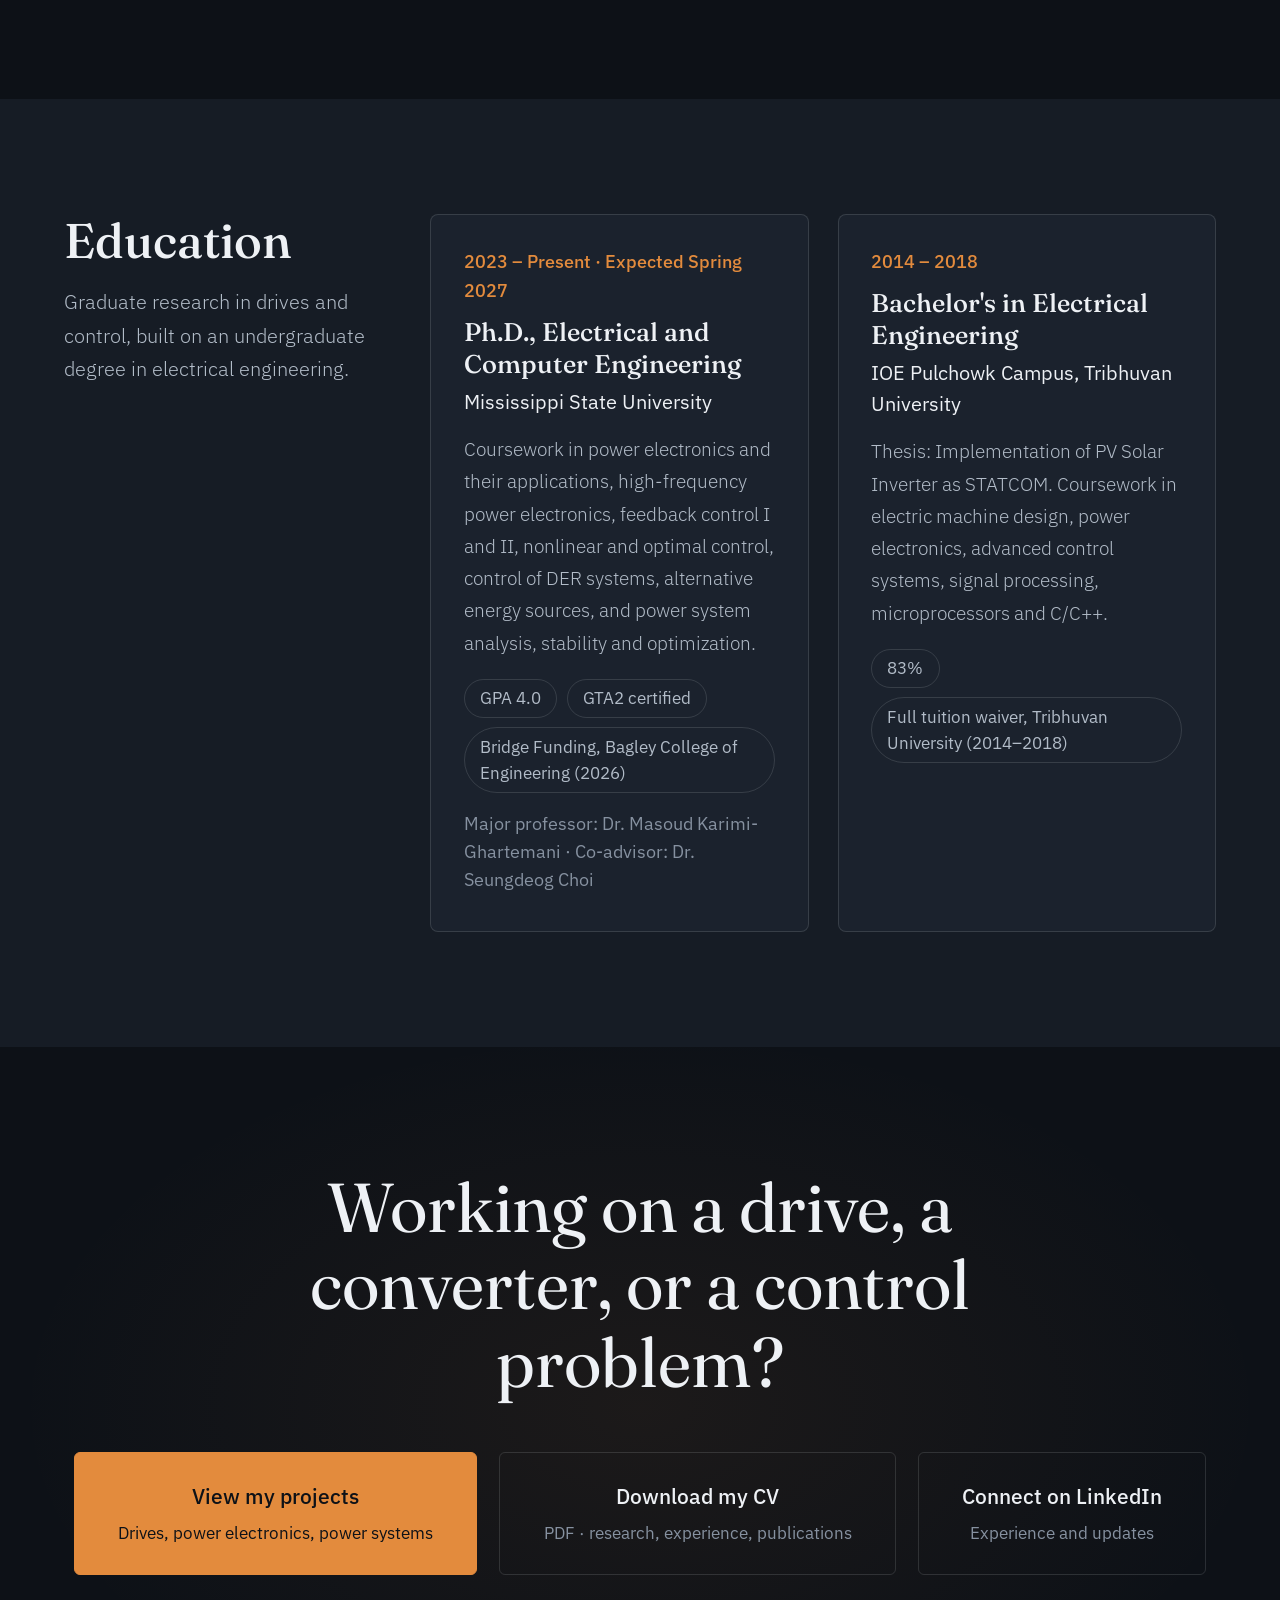
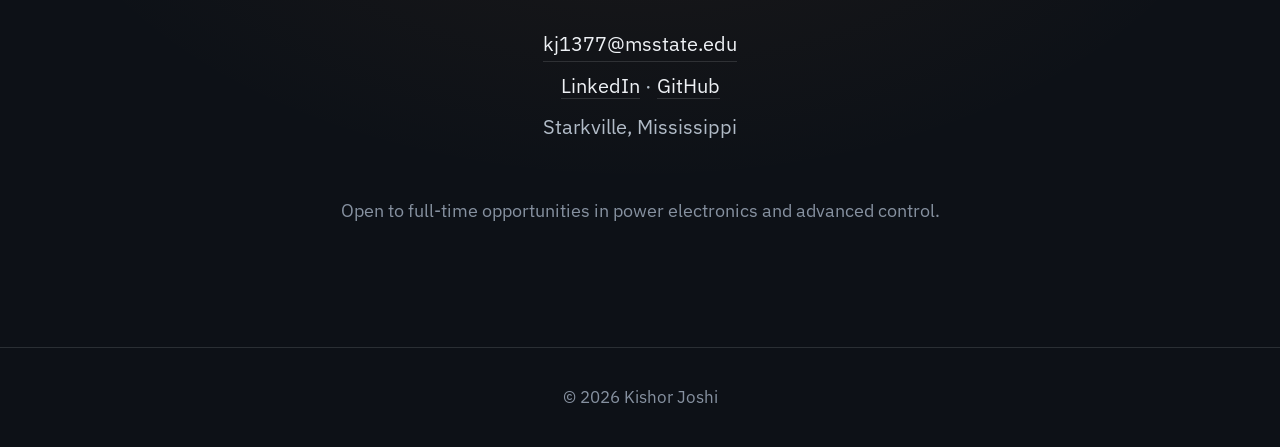
==== commit 671b041c: "Restyle the PI tuner hero card (gradient outline, live dot, arrow) and cache-bust styles.css Co-Auth" ====
--- a/index.html
+++ b/index.html
@@ -8,7 +8,7 @@
 <link rel="preconnect" href="https://fonts.googleapis.com">
 <link rel="preconnect" href="https://fonts.gstatic.com" crossorigin>
 <link href="https://fonts.googleapis.com/css2?family=Fraunces:opsz,wght@9..144,300;9..144,400;9..144,500;9..144,600&family=IBM+Plex+Sans:wght@300;400;500;600&display=swap" rel="stylesheet">
-<link rel="stylesheet" href="styles.css">
+<link rel="stylesheet" href="styles.css?v=3">
 <script>document.documentElement.classList.add('js');</script>
 </head>
 <body>
@@ -47,7 +47,7 @@
     </div>
     <a class="hero-tool" href="pmsm-pi-tuner/" aria-label="Open the interactive PMSM PI speed-loop tuner">
       <img src="pmsm-pi-tuner/docs/preview.png" alt="Pole-boundary plot from the PI speed-loop tuner" width="816" height="470" loading="lazy">
-      <span class="tool-cap"><em>Interactive tool</em><b>PI speed-loop tuner</b><i>Kp and Ki from pole placement</i></span>
+      <span class="tool-cap"><em>Interactive tool</em><b>PI speed-loop tuner</b><i>Kp and Ki from pole placement</i><span class="tool-go" aria-hidden="true">&rarr;</span></span>
     </a>
     <div class="hero-reel" id="hero-reel" aria-label="Project previews"></div>
     <a class="scroll-cue" href="#about"><span>Scroll</span><span class="chev" aria-hidden="true"></span></a>
--- a/styles.css
+++ b/styles.css
@@ -146,22 +146,47 @@
 /* interactive tool card: right side of the hero, links to the PI tuner */
 .hero-tool{
   position:absolute; right:var(--gutter); top:calc(var(--header-h) + 2.2rem);
-  width:clamp(230px, 19vw, 330px); z-index:2; text-decoration:none; text-align:left;
-  border-radius:10px; overflow:hidden; background:var(--bg-card);
-  border:1px solid rgba(227,139,61,0.45); box-shadow:0 14px 40px rgba(0,0,0,0.45);
+  width:clamp(240px, 20vw, 340px); z-index:2; text-decoration:none; text-align:left; color:var(--ink);
+  padding:10px 10px 0; border-radius:16px; border:1px solid transparent;
+  background:
+    linear-gradient(var(--bg-card), var(--bg-card)) padding-box,
+    linear-gradient(135deg, var(--copper) 0%, rgba(238,241,245,0.25) 45%, var(--volt) 100%) border-box;
+  box-shadow:0 18px 50px rgba(0,0,0,0.55), 0 0 44px rgba(227,139,61,0.14);
   opacity:0; animation:toolIn 0.9s var(--ease) 0.6s forwards;
-  transition:transform 0.25s ease, border-color 0.25s ease;
+  transition:transform 0.3s var(--ease), box-shadow 0.3s ease;
 }
 @keyframes toolIn{ to{ opacity:1; } }
-.hero-tool:hover, .hero-tool:focus-visible{ transform:translateY(-4px); border-color:var(--copper-hi); }
-.hero-tool img{ width:100%; height:auto; aspect-ratio:816/470; object-fit:cover; background:#fff; }
-.tool-cap{ display:flex; flex-direction:column; gap:0.1rem; padding:0.7rem 0.9rem 0.8rem; }
-.tool-cap em{ font-style:normal; font-size:0.72rem; letter-spacing:0.1em; text-transform:uppercase; color:var(--copper); font-weight:600; }
-.tool-cap b{ font-size:1rem; font-weight:500; }
-.tool-cap i{ font-style:normal; font-size:0.8rem; color:var(--ink-dim); }
+.hero-tool:hover, .hero-tool:focus-visible{
+  transform:translateY(-5px);
+  box-shadow:0 26px 60px rgba(0,0,0,0.6), 0 0 56px rgba(77,181,232,0.22);
+}
+.hero-tool img{
+  width:100%; height:auto; aspect-ratio:816/470; object-fit:cover;
+  border-radius:9px; background:#fff; border:1px solid rgba(238,241,245,0.12);
+}
+.tool-cap{ display:grid; grid-template-columns:1fr auto; align-items:end; column-gap:0.6rem; padding:0.8rem 0.35rem 0.9rem; }
+.tool-cap em{
+  grid-column:1 / -1; display:inline-flex; align-items:center; gap:0.45rem; width:max-content;
+  font-style:normal; font-size:0.68rem; letter-spacing:0.14em; text-transform:uppercase; font-weight:600;
+  color:var(--copper-hi); margin-bottom:0.35rem;
+}
+.tool-cap em::before{
+  content:""; width:7px; height:7px; border-radius:50%; background:var(--volt);
+  box-shadow:0 0 0 0 rgba(77,181,232,0.6); animation:toolPulse 2.2s ease-out infinite;
+}
+@keyframes toolPulse{ 70%{ box-shadow:0 0 0 8px rgba(77,181,232,0); } 100%{ box-shadow:0 0 0 0 rgba(77,181,232,0); } }
+.tool-cap b{ grid-column:1; font-family:var(--serif); font-weight:400; font-size:1.2rem; line-height:1.2; color:var(--ink); }
+.tool-cap i{ grid-column:1; font-style:normal; font-size:0.82rem; color:var(--ink-dim); margin-top:0.15rem; }
+.tool-go{
+  grid-column:2; grid-row:2 / span 2; align-self:center; display:flex; align-items:center; justify-content:center;
+  width:2.1rem; height:2.1rem; border-radius:50%; border:1px solid rgba(227,139,61,0.6);
+  color:var(--copper-hi); font-size:1.05rem; transition:background 0.25s ease, color 0.25s ease, transform 0.25s ease;
+}
+.hero-tool:hover .tool-go, .hero-tool:focus-visible .tool-go{ background:var(--copper); color:var(--bg-deep); transform:translateX(3px); }
 @media (max-width: 1180px){
-  .hero-tool{ position:static; margin-top:1.8rem; width:min(300px, 80%); }
-}
+  .hero-tool{ position:static; margin-top:1.8rem; width:min(310px, 82%); }
+}
+@media (prefers-reduced-motion: reduce){ .tool-cap em::before{ animation:none; } }
 
 /* project reel: two rows drifting in opposite directions */
 .hero-reel{
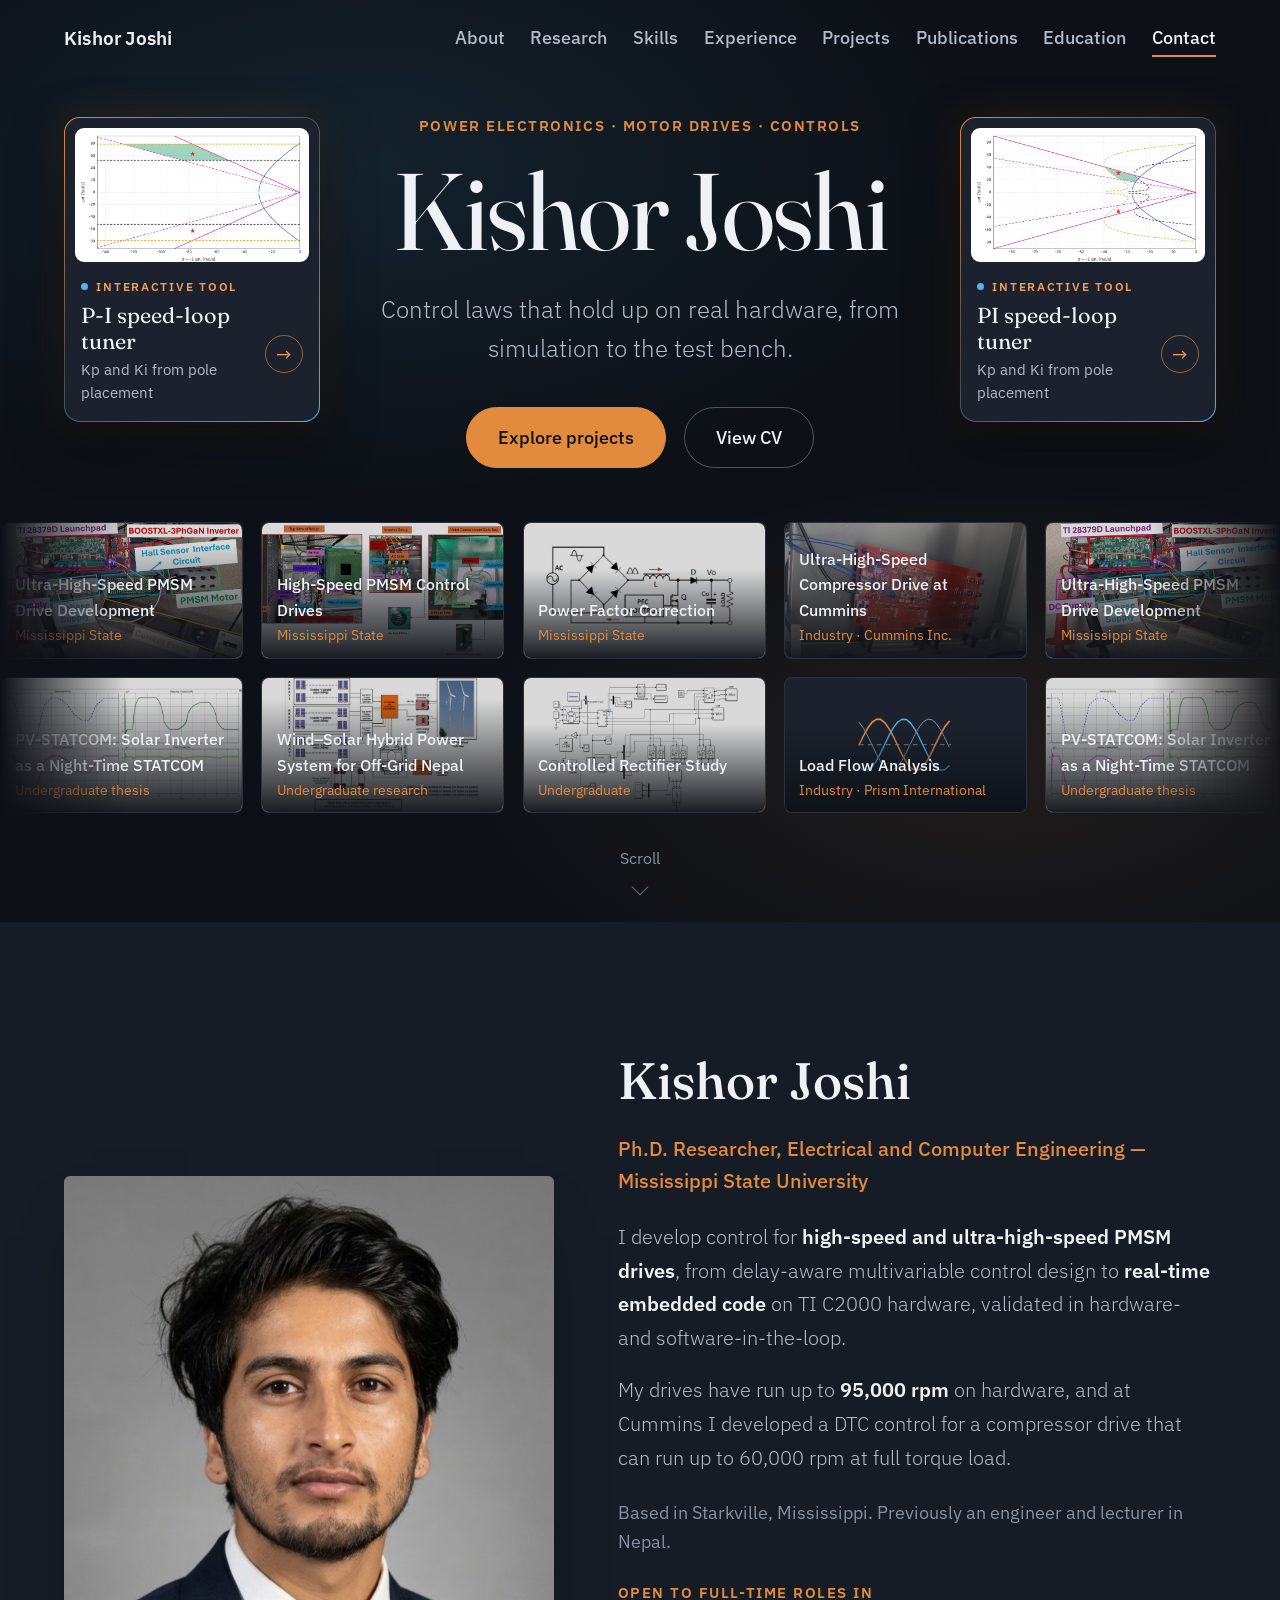
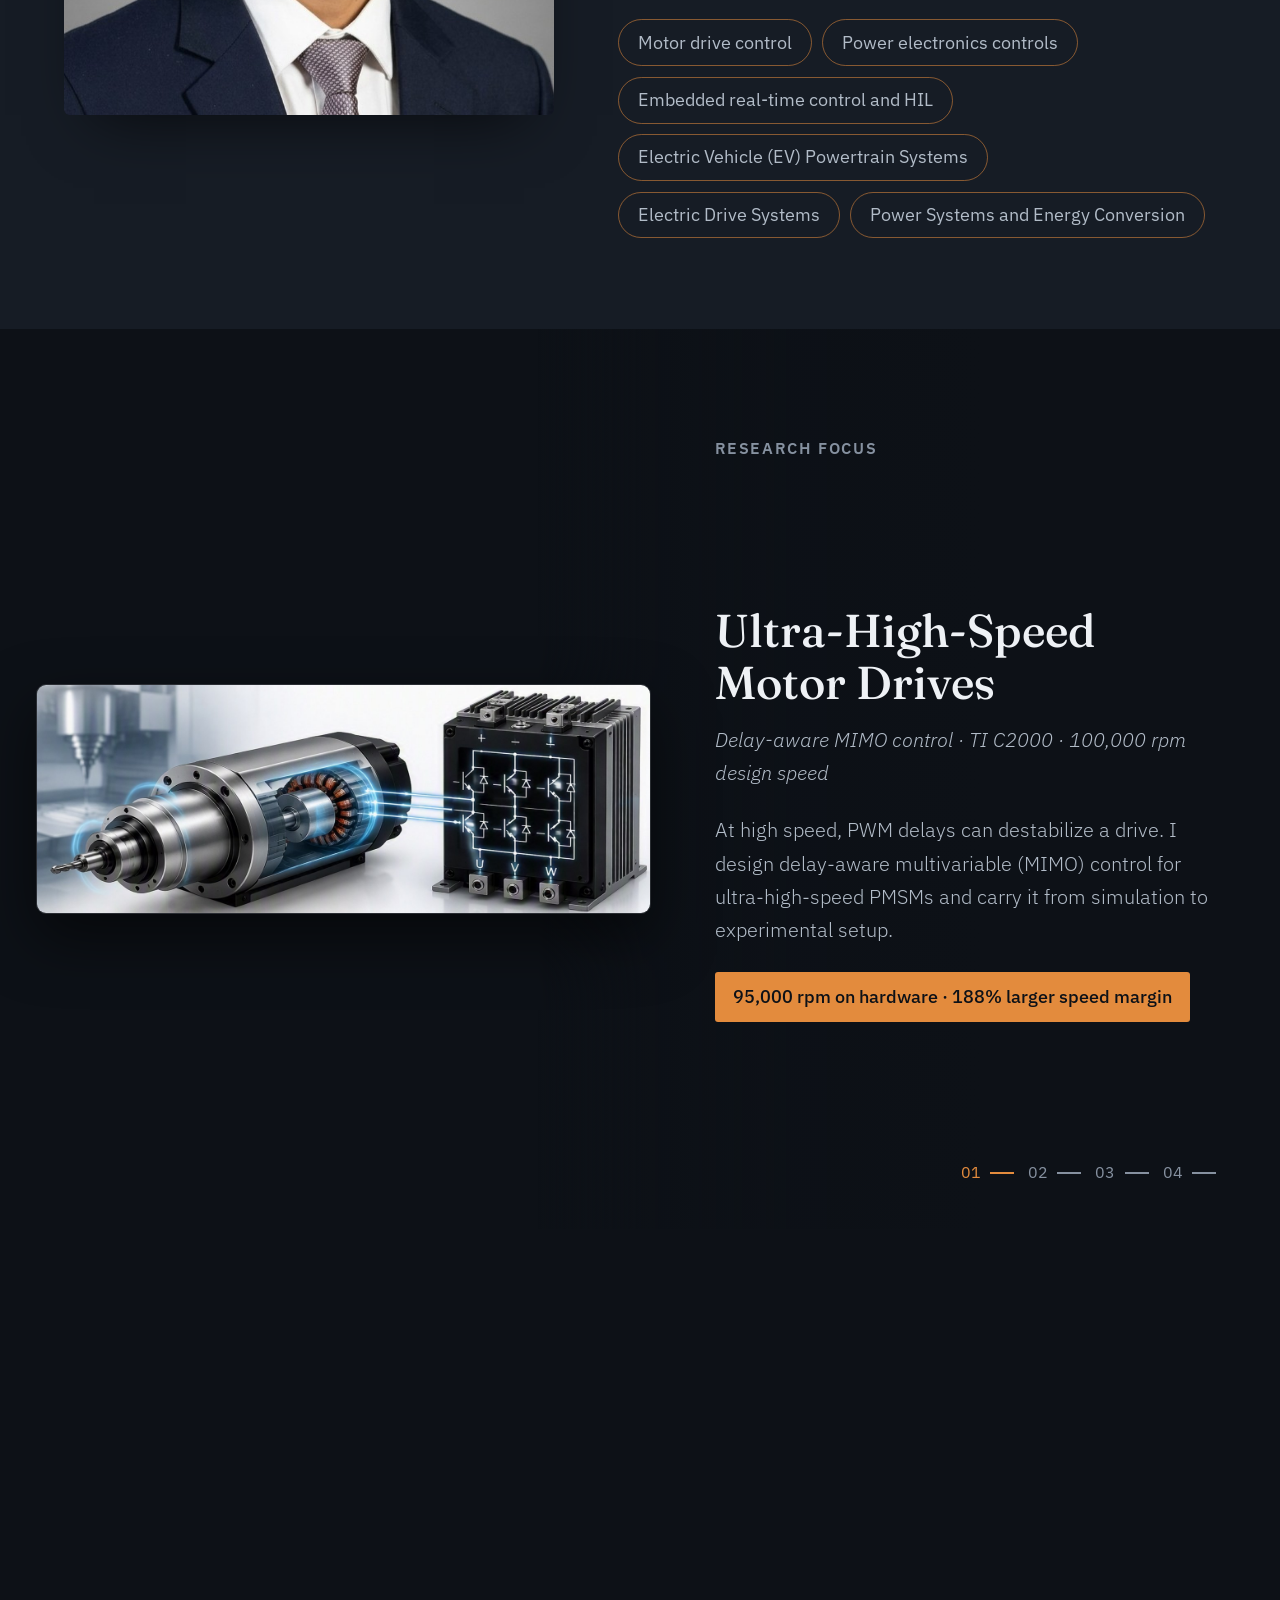
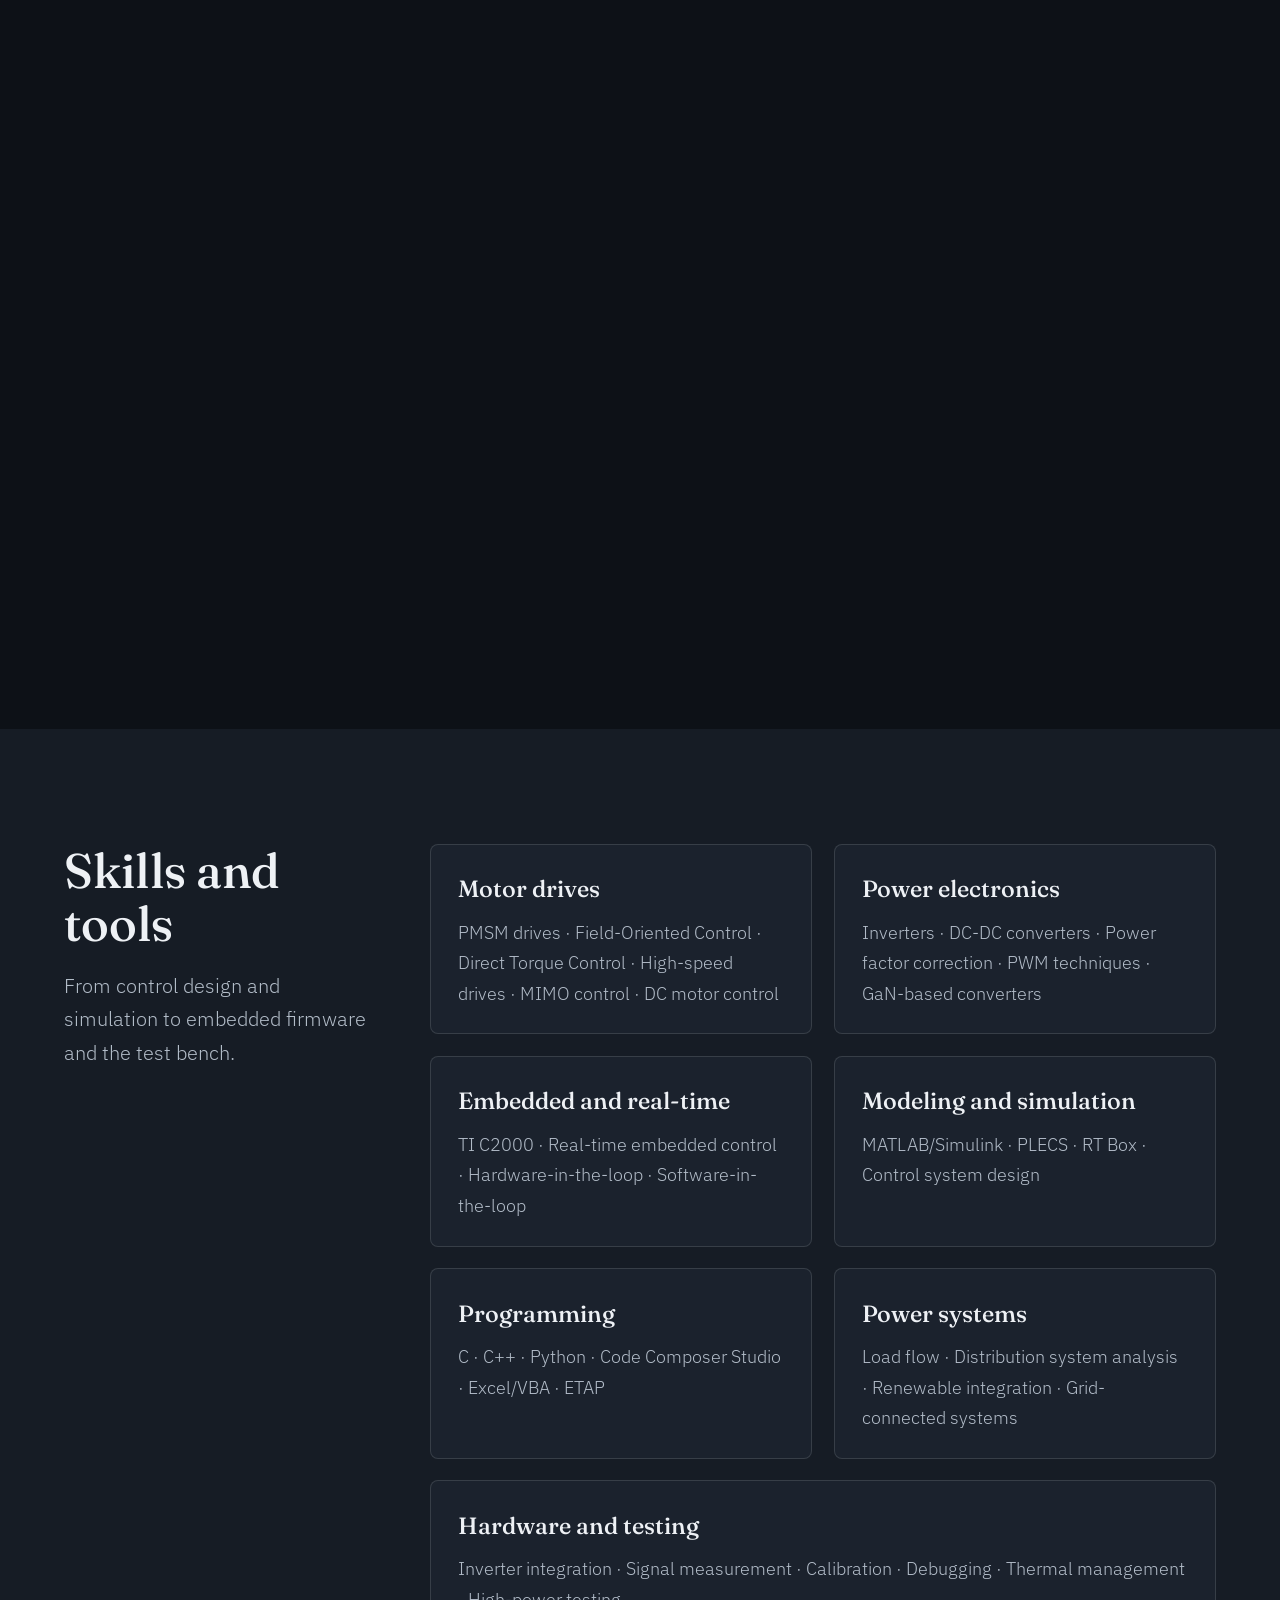
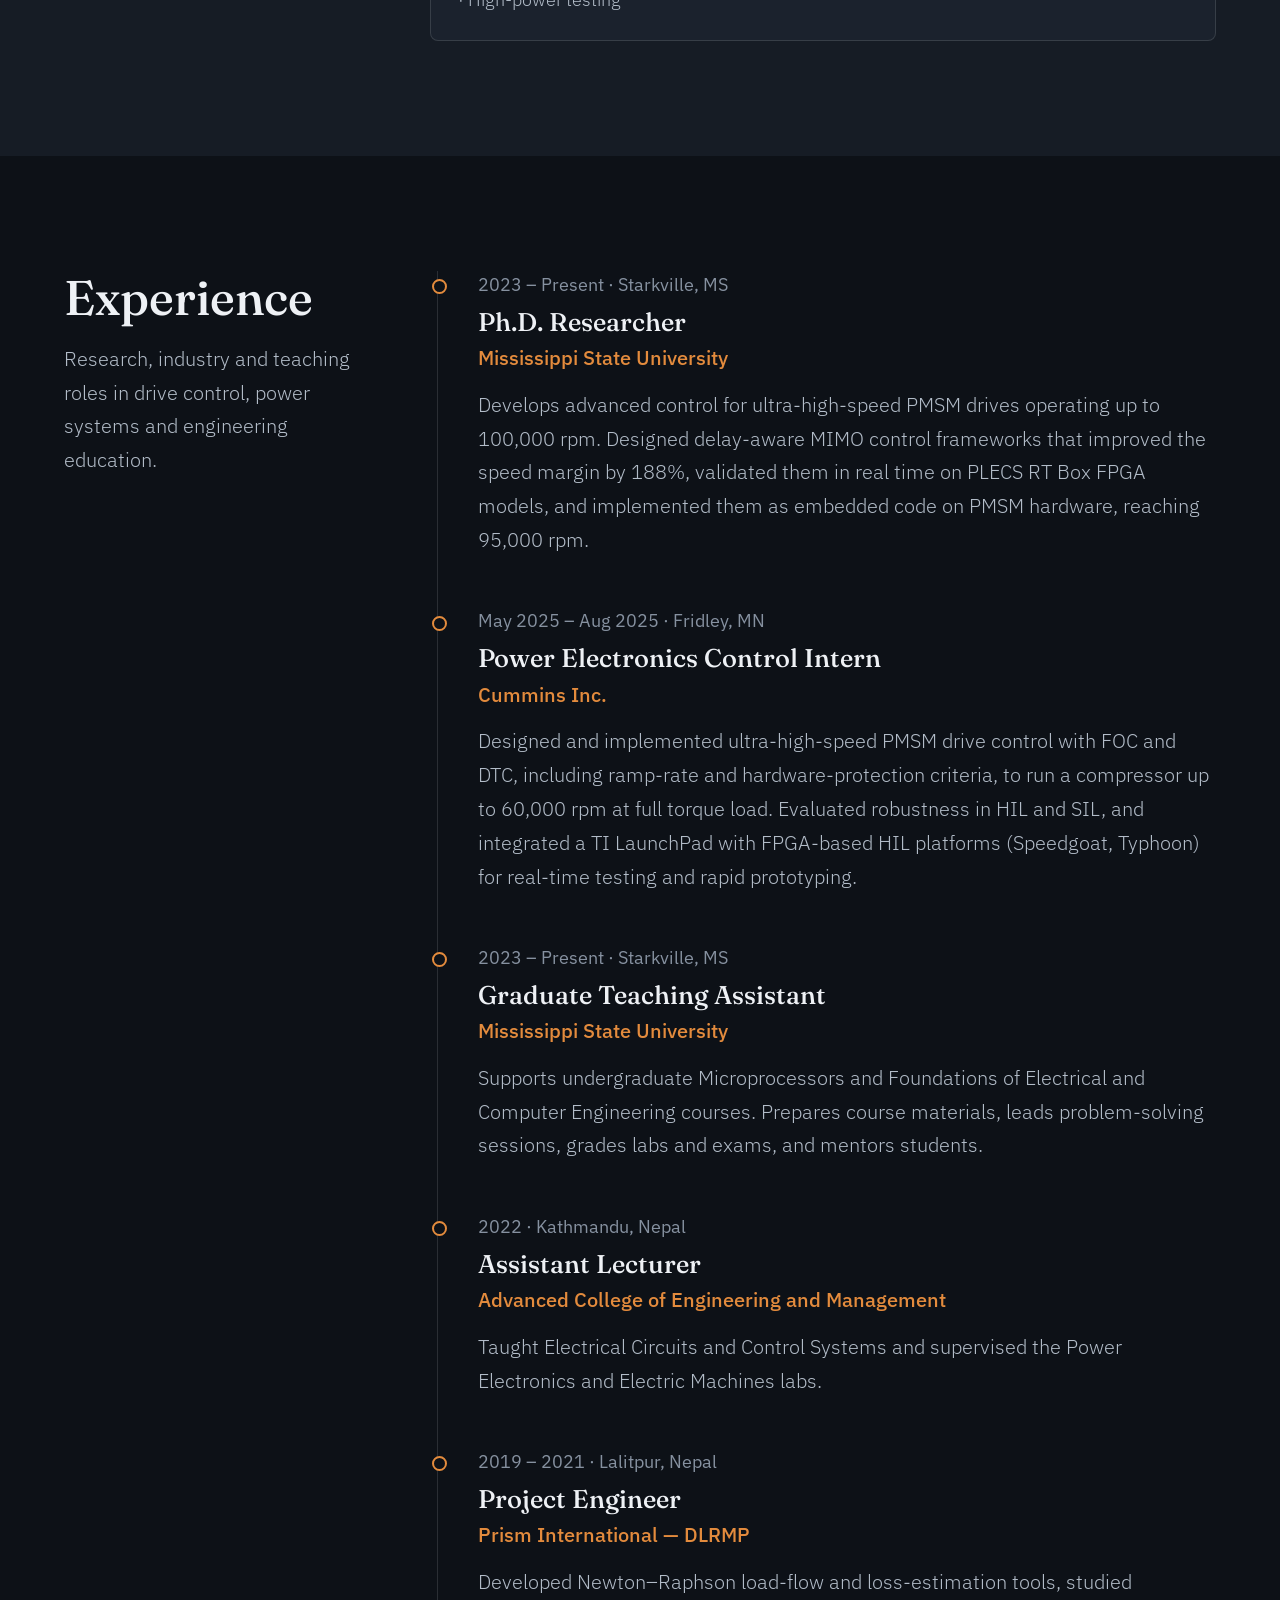
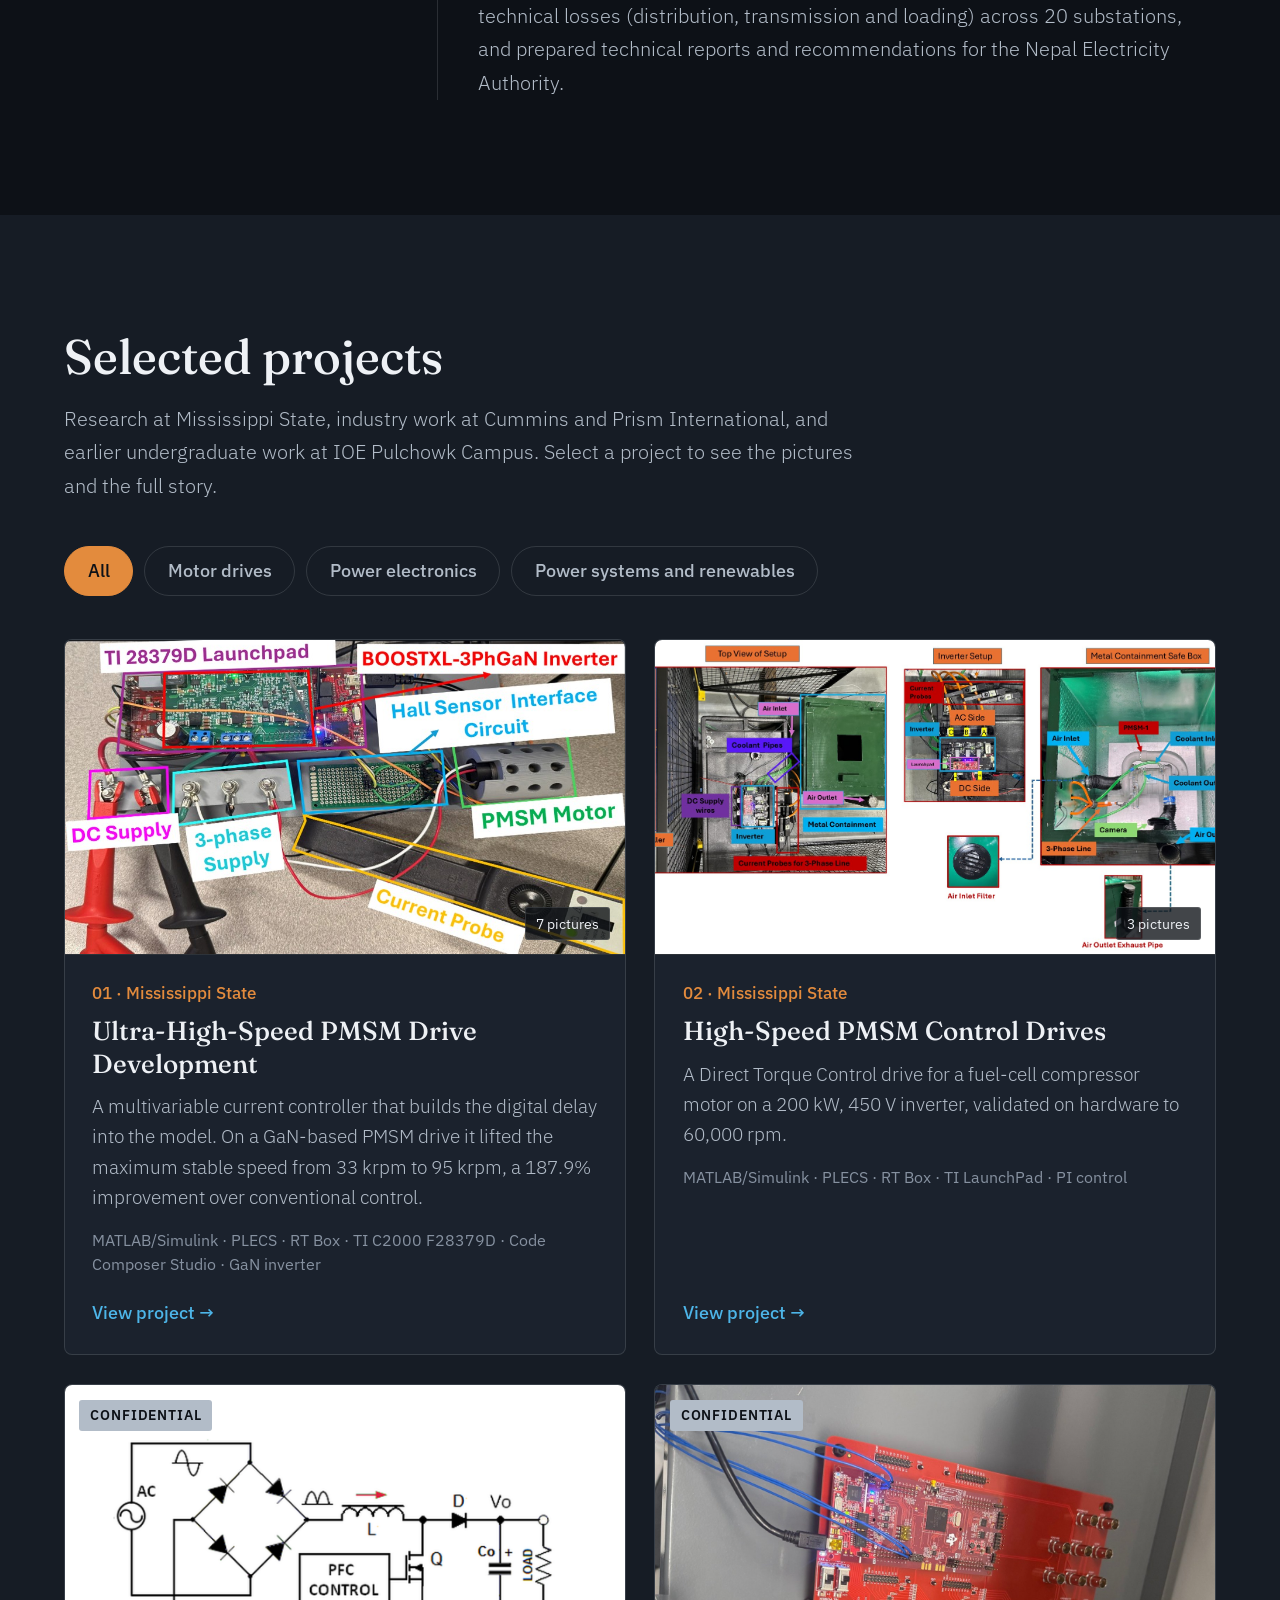
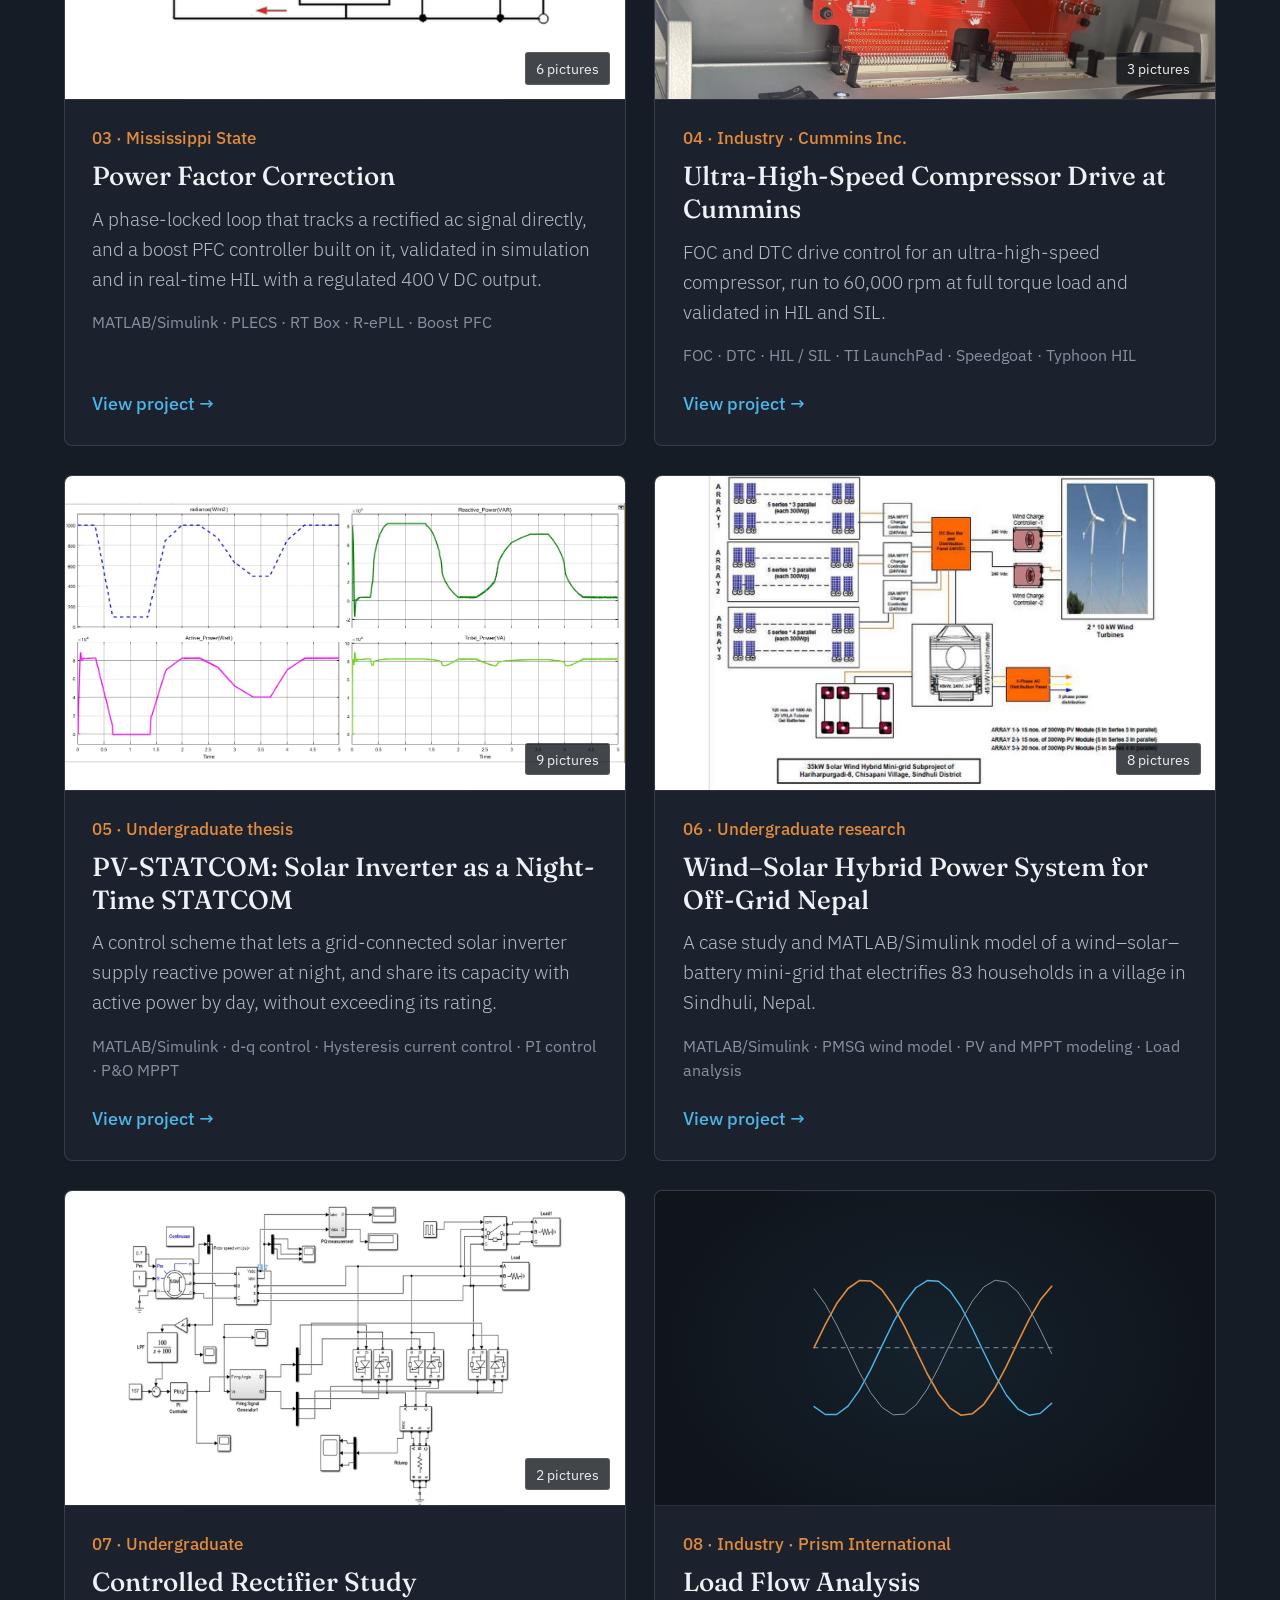
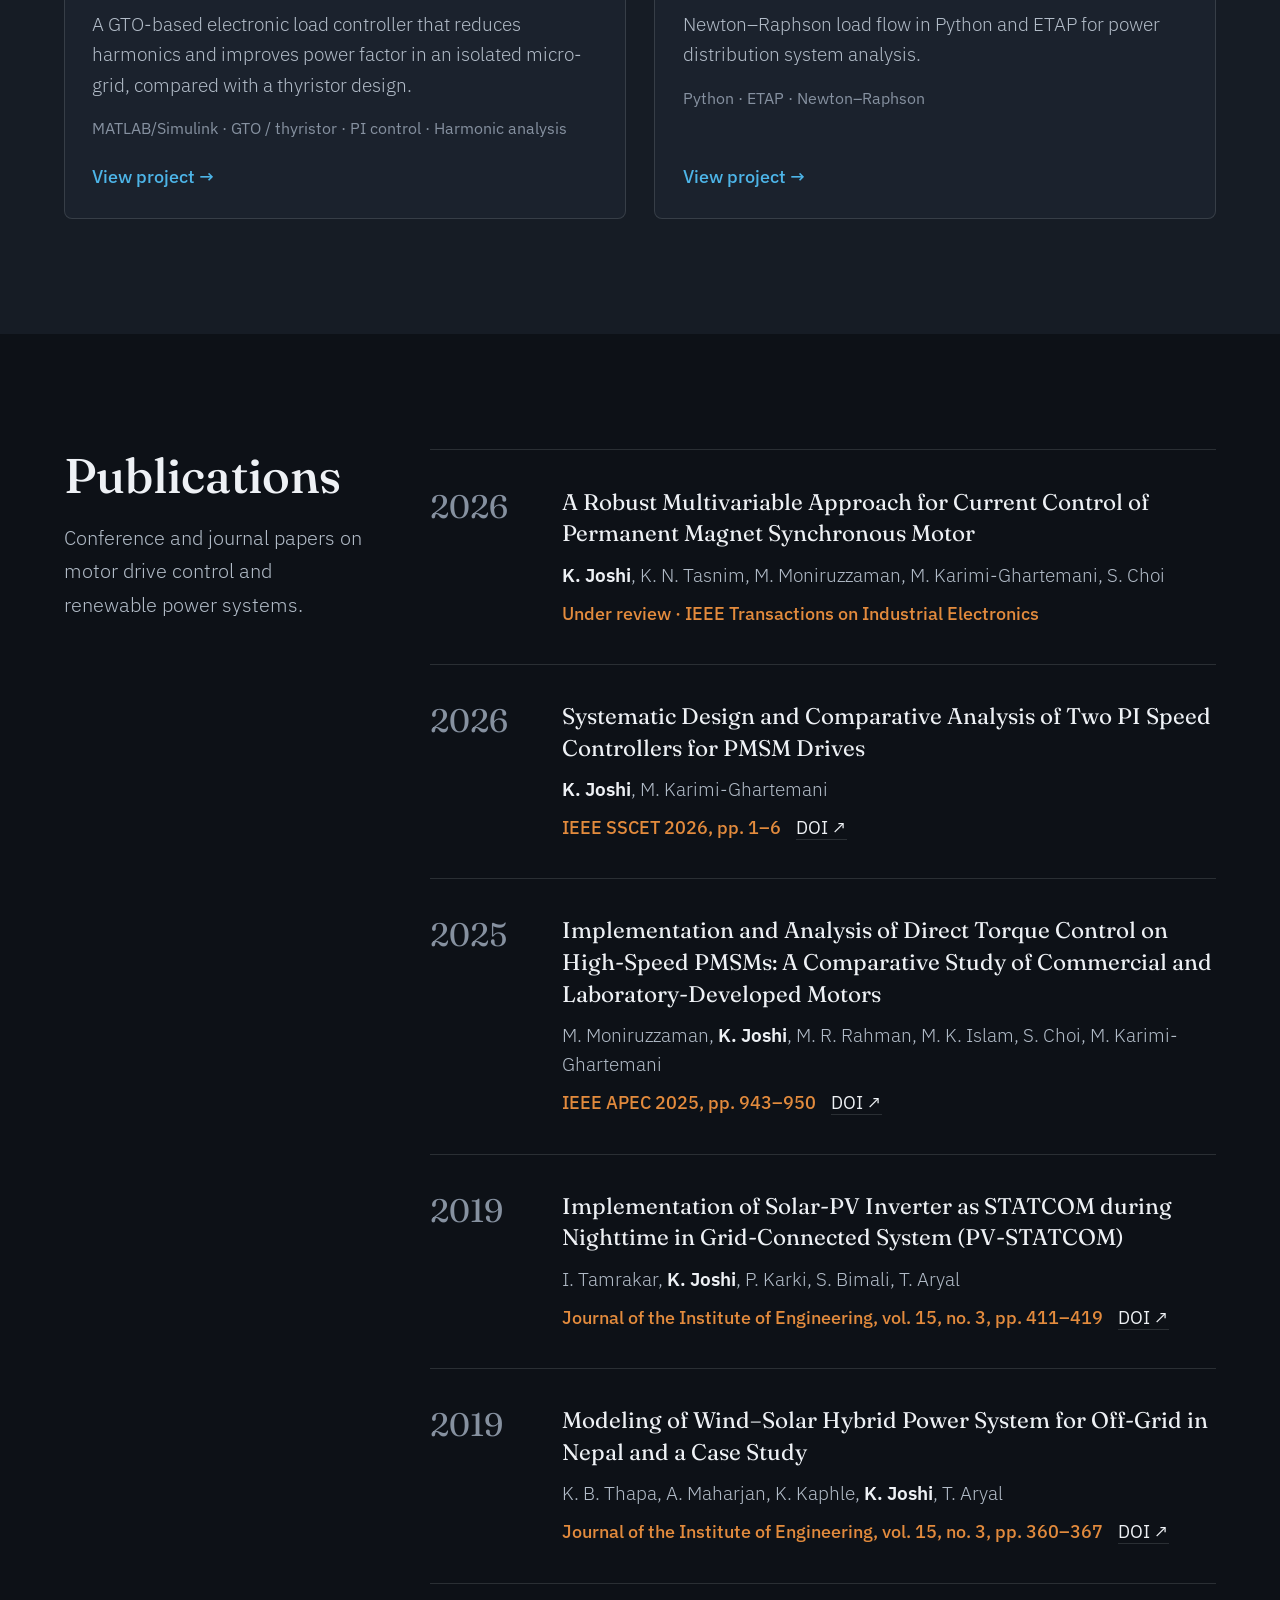
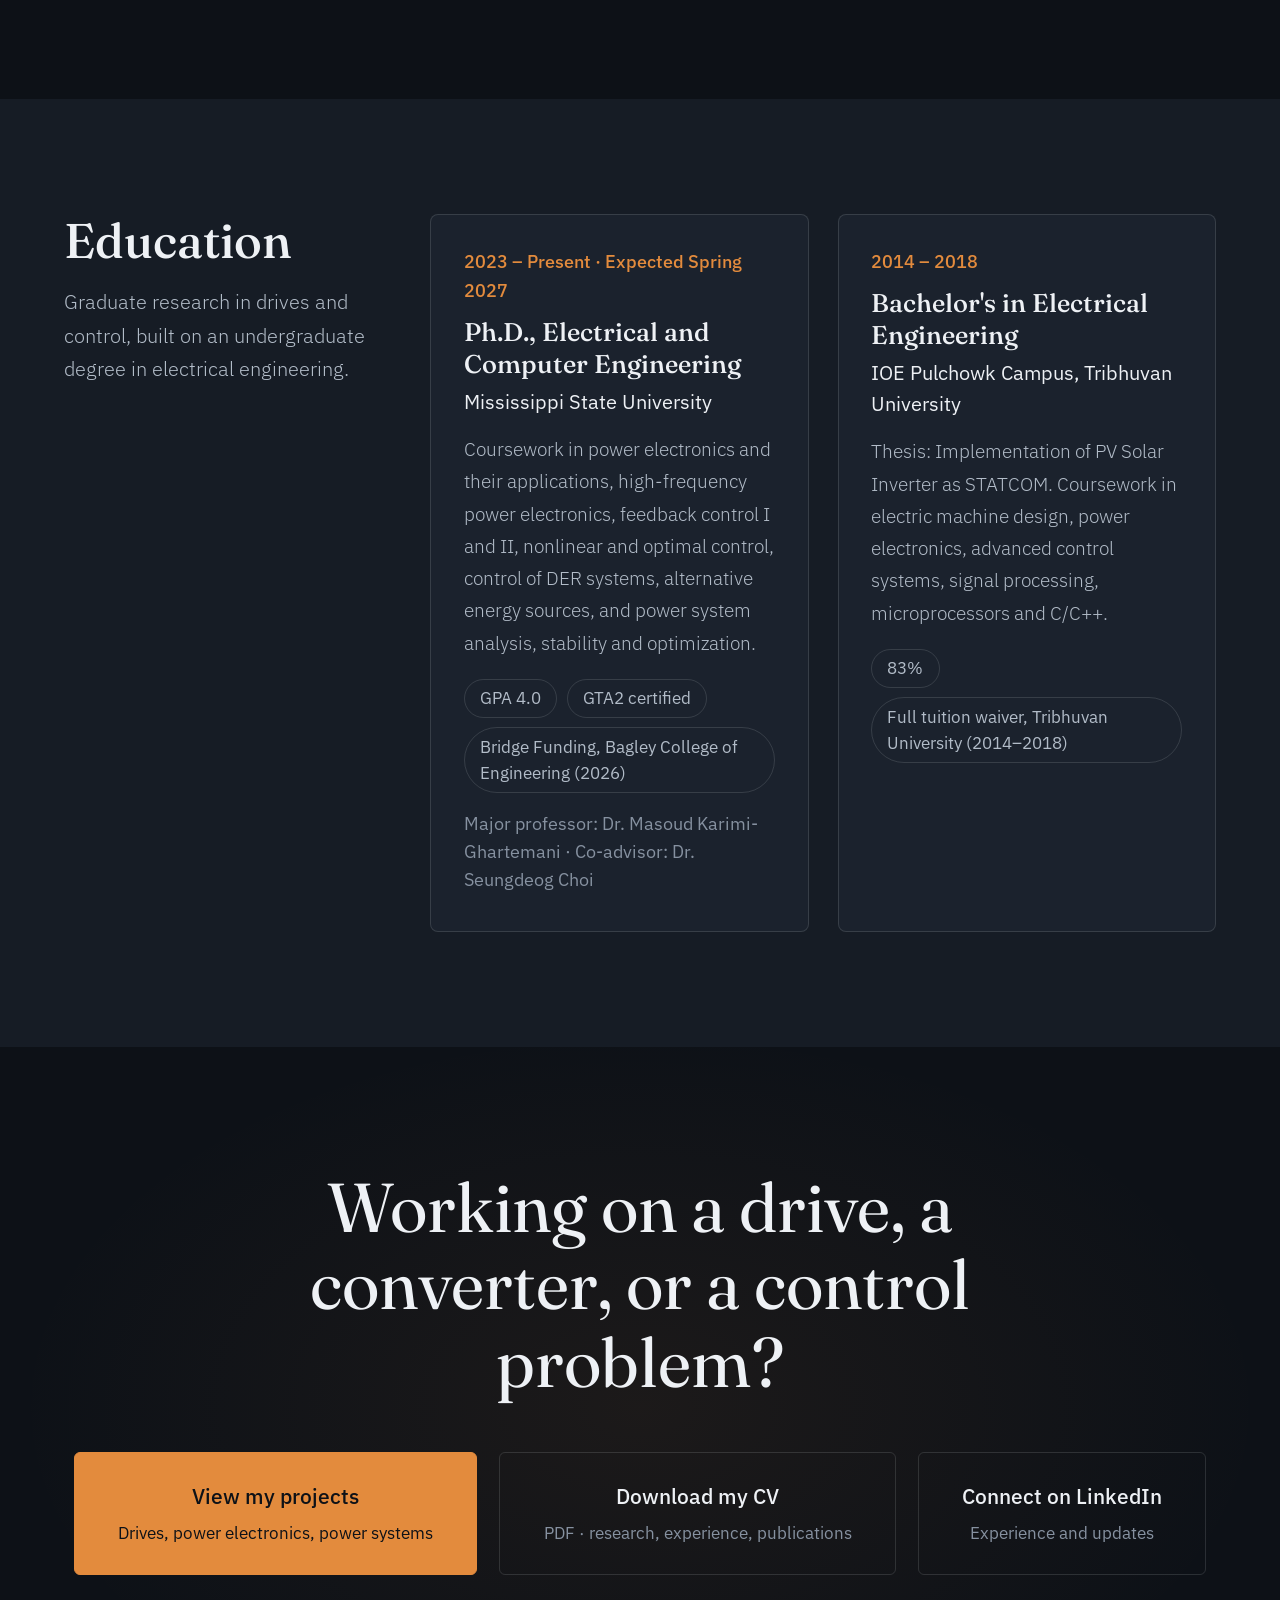
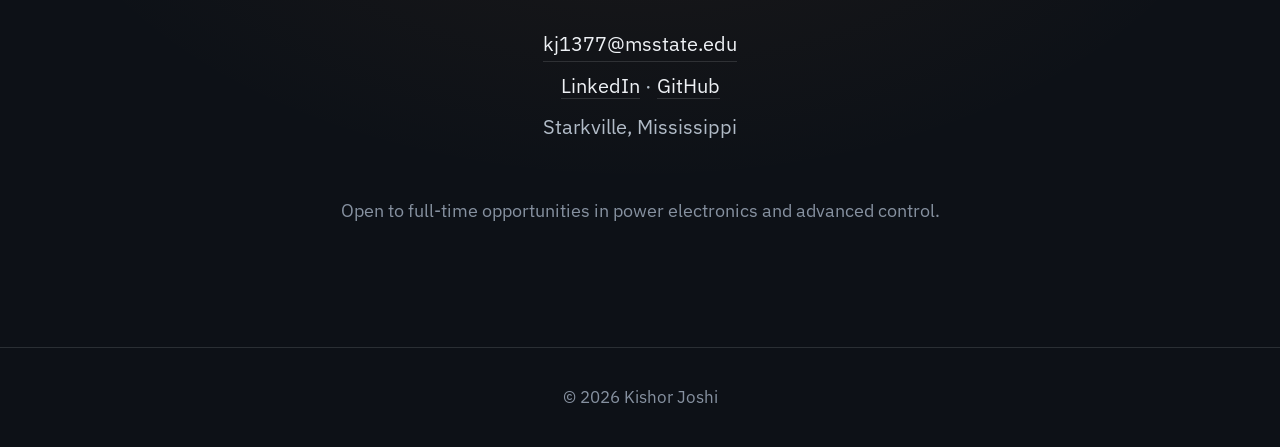
==== commit 866f01ae: "Add P-I speed-loop tuner web app and a left-side hero card for it Co-Authored-By: Claude Sonnet 5.5 " ====
--- a/index.html
+++ b/index.html
@@ -8,7 +8,7 @@
 <link rel="preconnect" href="https://fonts.googleapis.com">
 <link rel="preconnect" href="https://fonts.gstatic.com" crossorigin>
 <link href="https://fonts.googleapis.com/css2?family=Fraunces:opsz,wght@9..144,300;9..144,400;9..144,500;9..144,600&family=IBM+Plex+Sans:wght@300;400;500;600&display=swap" rel="stylesheet">
-<link rel="stylesheet" href="styles.css?v=3">
+<link rel="stylesheet" href="styles.css?v=4">
 <script>document.documentElement.classList.add('js');</script>
 </head>
 <body>
@@ -45,10 +45,16 @@
         <a class="btn" href="assets/Kishor_Joshi_CV.pdf" target="_blank" rel="noopener">View CV</a>
       </div>
     </div>
-    <a class="hero-tool" href="pmsm-pi-tuner/" aria-label="Open the interactive PMSM PI speed-loop tuner">
-      <img src="pmsm-pi-tuner/docs/preview.png" alt="Pole-boundary plot from the PI speed-loop tuner" width="816" height="470" loading="lazy">
-      <span class="tool-cap"><em>Interactive tool</em><b>PI speed-loop tuner</b><i>Kp and Ki from pole placement</i><span class="tool-go" aria-hidden="true">&rarr;</span></span>
-    </a>
+    <div class="hero-tools">
+      <a class="hero-tool left" href="pmsm-p-i-tuner/" aria-label="Open the interactive PMSM P-I speed-loop tuner">
+        <img src="pmsm-p-i-tuner/docs/preview.png" alt="Pole-boundary plot from the P-I speed-loop tuner" width="816" height="470" loading="lazy">
+        <span class="tool-cap"><em>Interactive tool</em><b>P-I speed-loop tuner</b><i>Kp and Ki from pole placement</i><span class="tool-go" aria-hidden="true">&rarr;</span></span>
+      </a>
+          <a class="hero-tool right" href="pmsm-pi-tuner/" aria-label="Open the interactive PMSM PI speed-loop tuner">
+        <img src="pmsm-pi-tuner/docs/preview.png" alt="Pole-boundary plot from the PI speed-loop tuner" width="816" height="470" loading="lazy">
+        <span class="tool-cap"><em>Interactive tool</em><b>PI speed-loop tuner</b><i>Kp and Ki from pole placement</i><span class="tool-go" aria-hidden="true">&rarr;</span></span>
+      </a>
+    </div>
     <div class="hero-reel" id="hero-reel" aria-label="Project previews"></div>
     <a class="scroll-cue" href="#about"><span>Scroll</span><span class="chev" aria-hidden="true"></span></a>
   </section>
--- a/styles.css
+++ b/styles.css
@@ -143,7 +143,9 @@
 }
 .hero-cta{ display:flex; gap:1rem; justify-content:center; flex-wrap:wrap; margin-top:2.2rem; }
 
-/* interactive tool card: right side of the hero, links to the PI tuner */
+/* interactive tool cards: left and right sides of the hero */
+.hero-tools{ display:contents; }
+.hero-tool.left{ right:auto; left:var(--gutter); }
 .hero-tool{
   position:absolute; right:var(--gutter); top:calc(var(--header-h) + 2.2rem);
   width:clamp(240px, 20vw, 340px); z-index:2; text-decoration:none; text-align:left; color:var(--ink);
@@ -184,7 +186,8 @@
 }
 .hero-tool:hover .tool-go, .hero-tool:focus-visible .tool-go{ background:var(--copper); color:var(--bg-deep); transform:translateX(3px); }
 @media (max-width: 1180px){
-  .hero-tool{ position:static; margin-top:1.8rem; width:min(310px, 82%); }
+  .hero-tools{ display:flex; flex-wrap:wrap; justify-content:center; gap:1.2rem; margin-top:1.8rem; width:100%; padding:0 var(--gutter); }
+  .hero-tool, .hero-tool.left{ position:static; width:min(310px, 100%); }
 }
 @media (prefers-reduced-motion: reduce){ .tool-cap em::before{ animation:none; } }
 
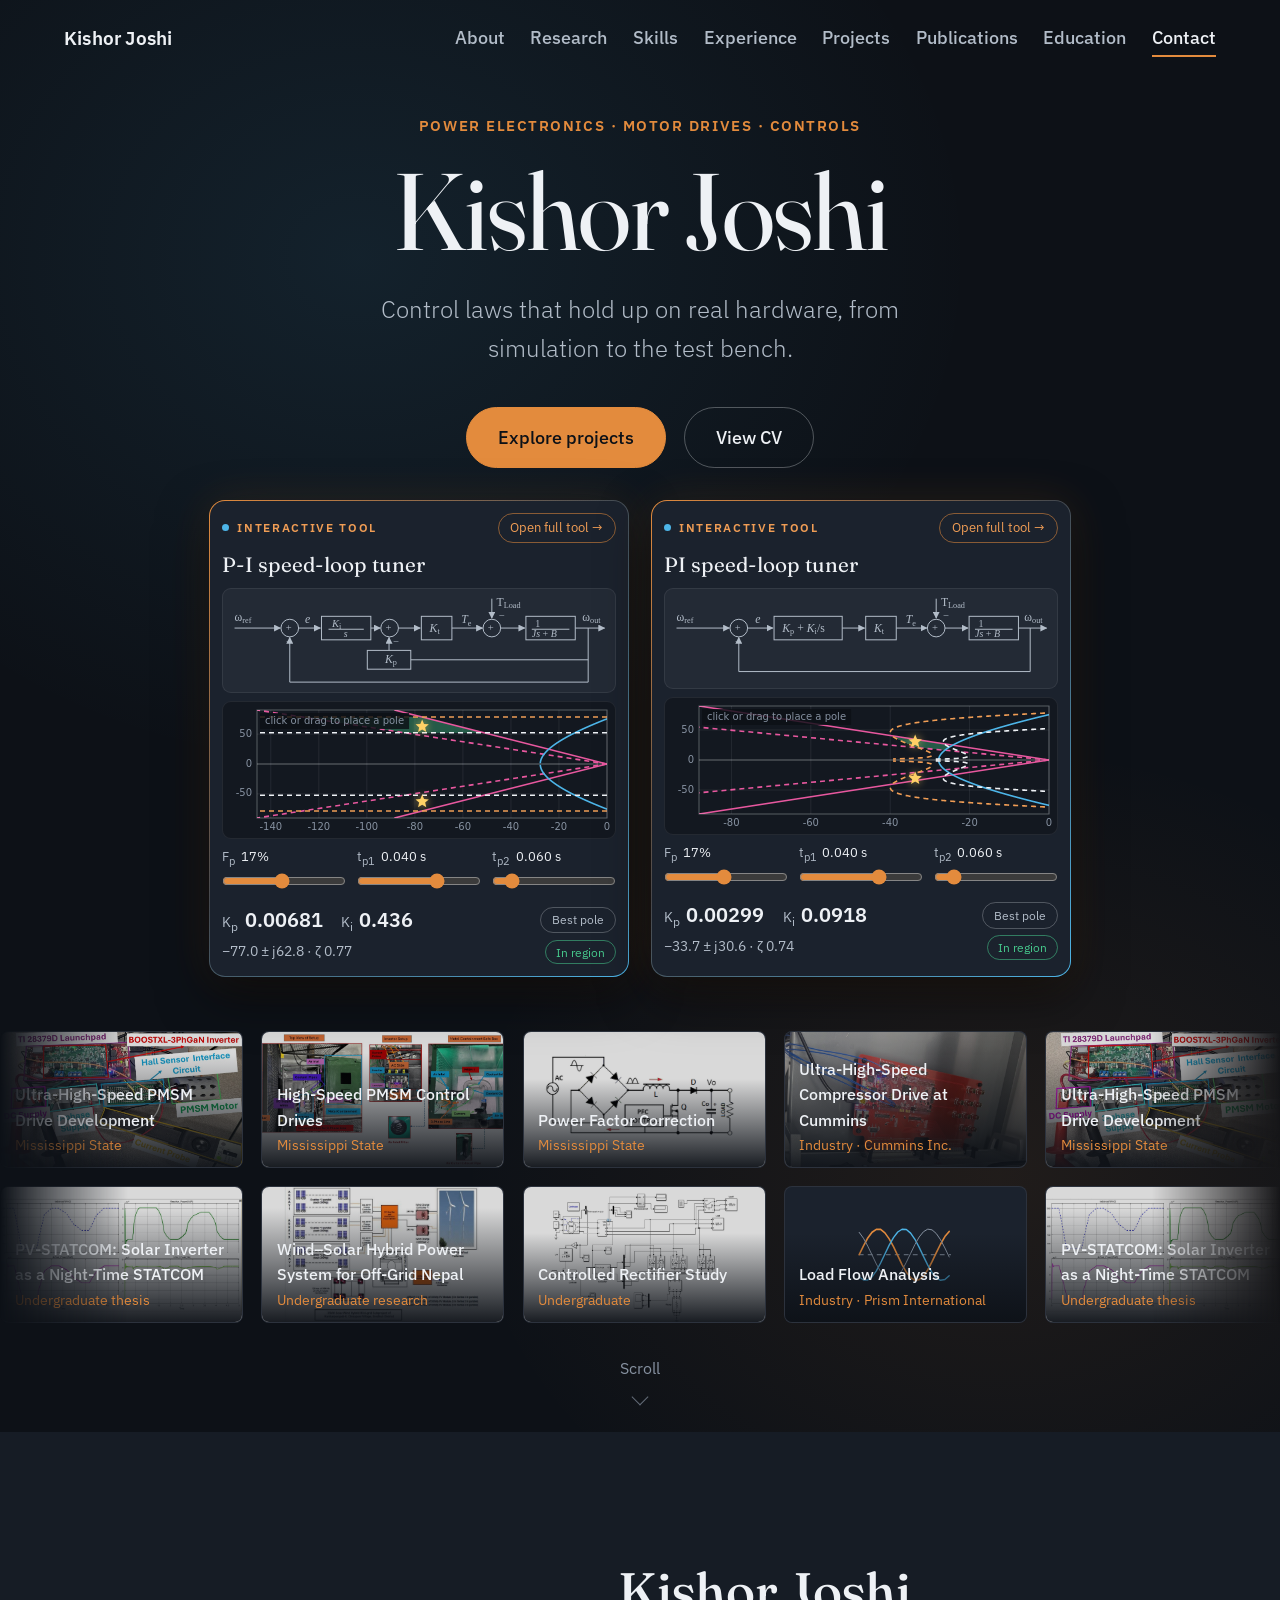
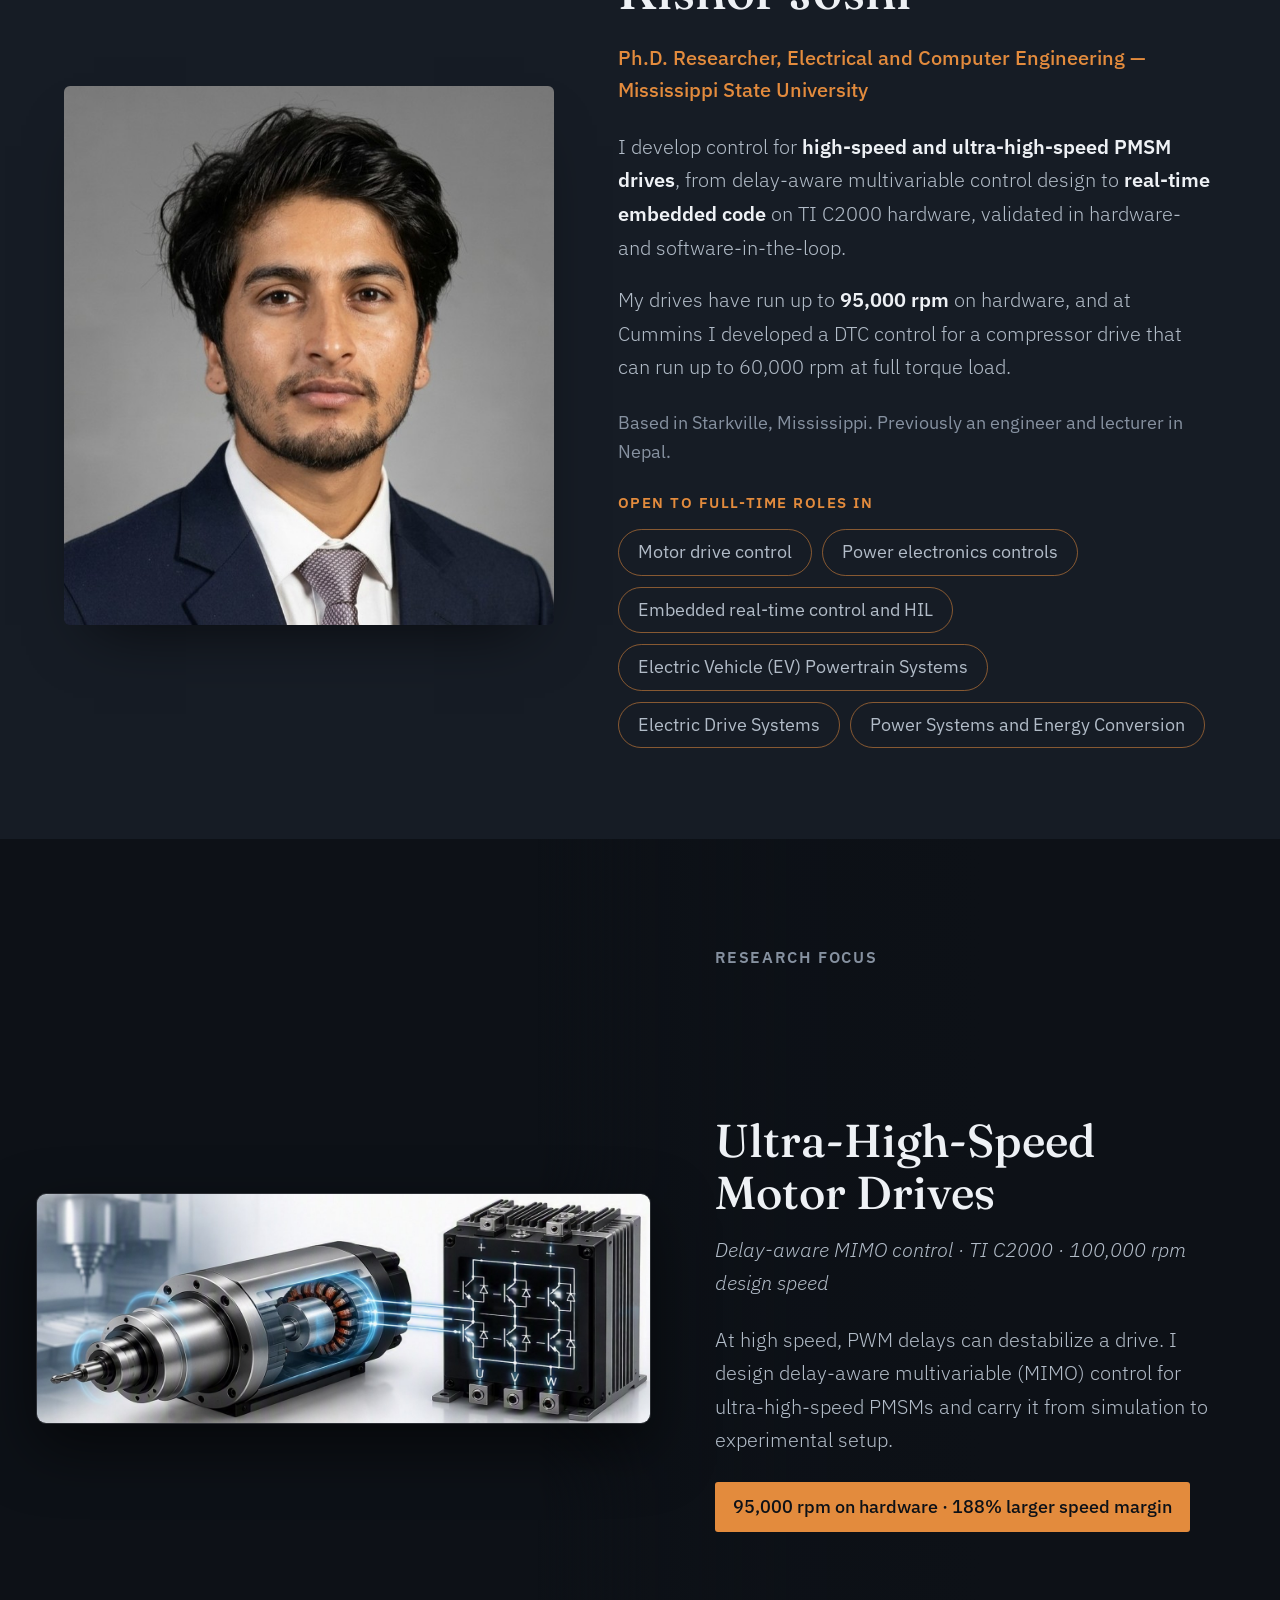
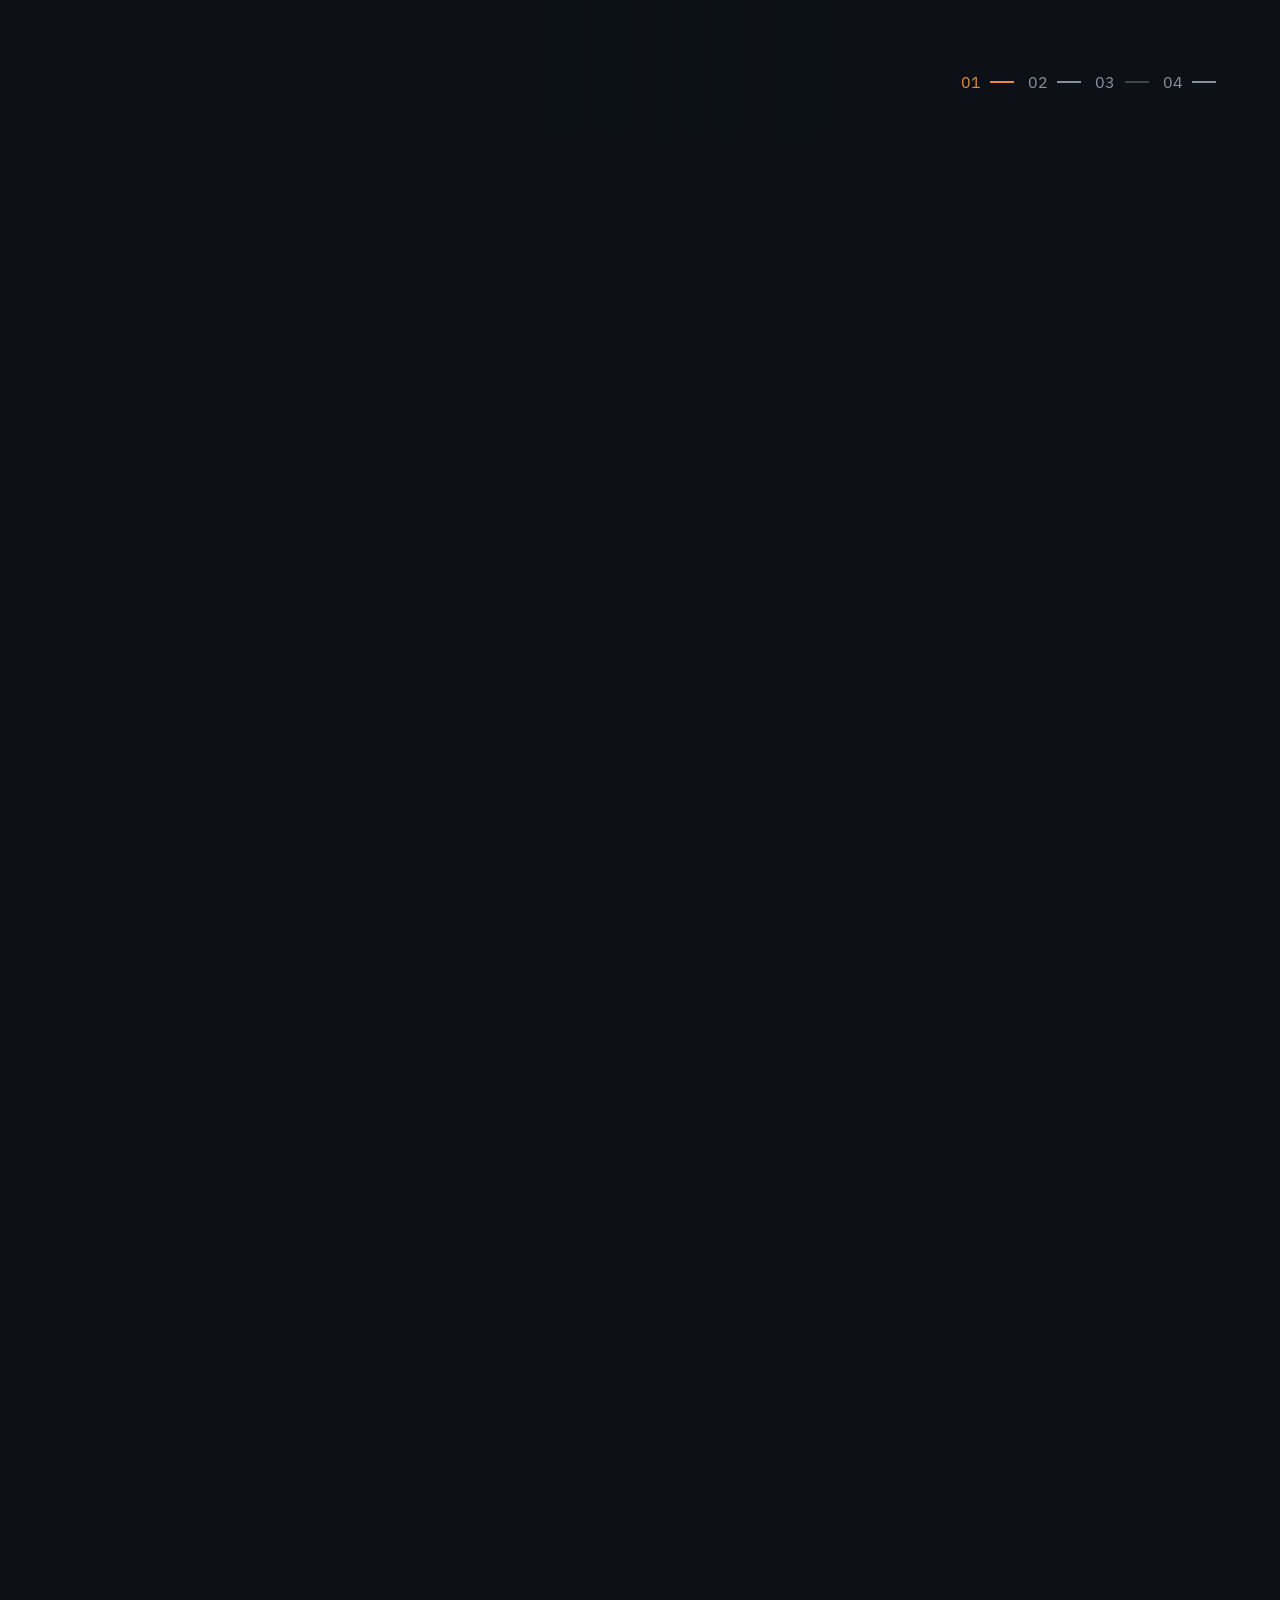
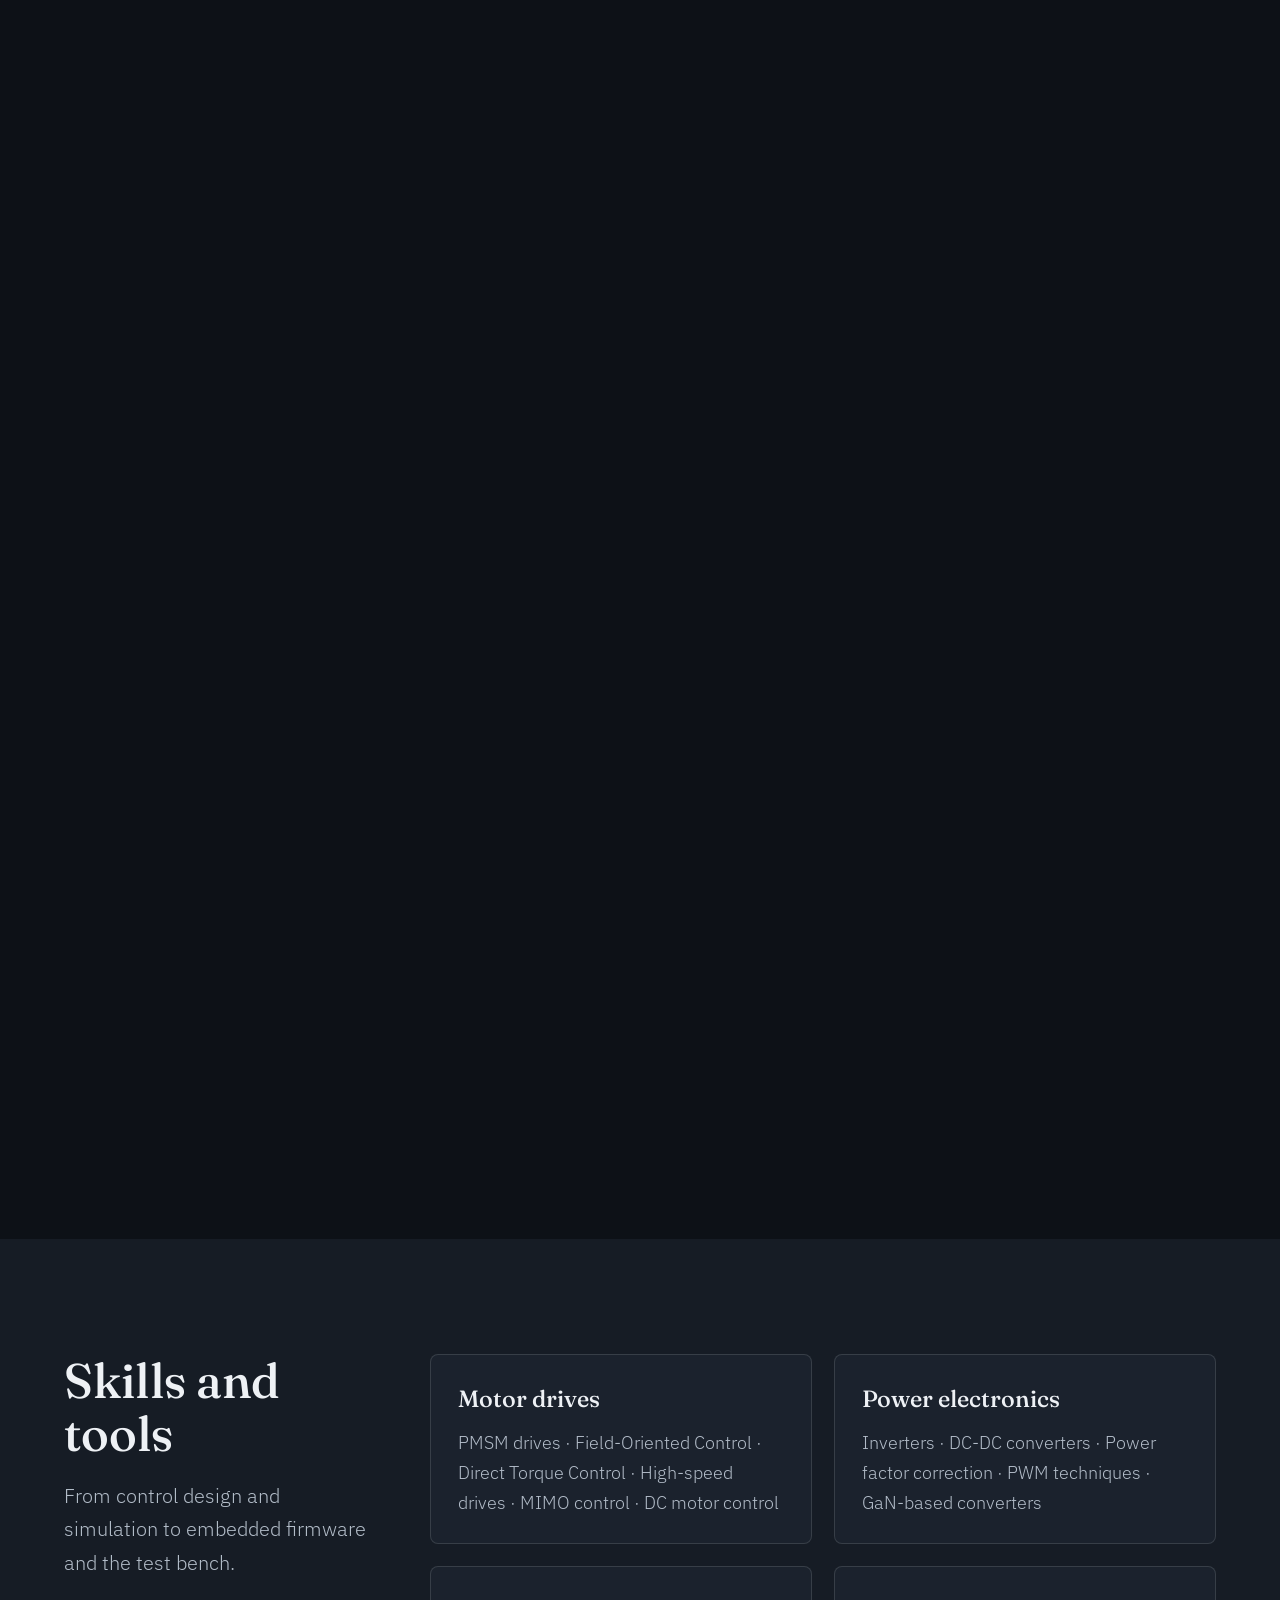
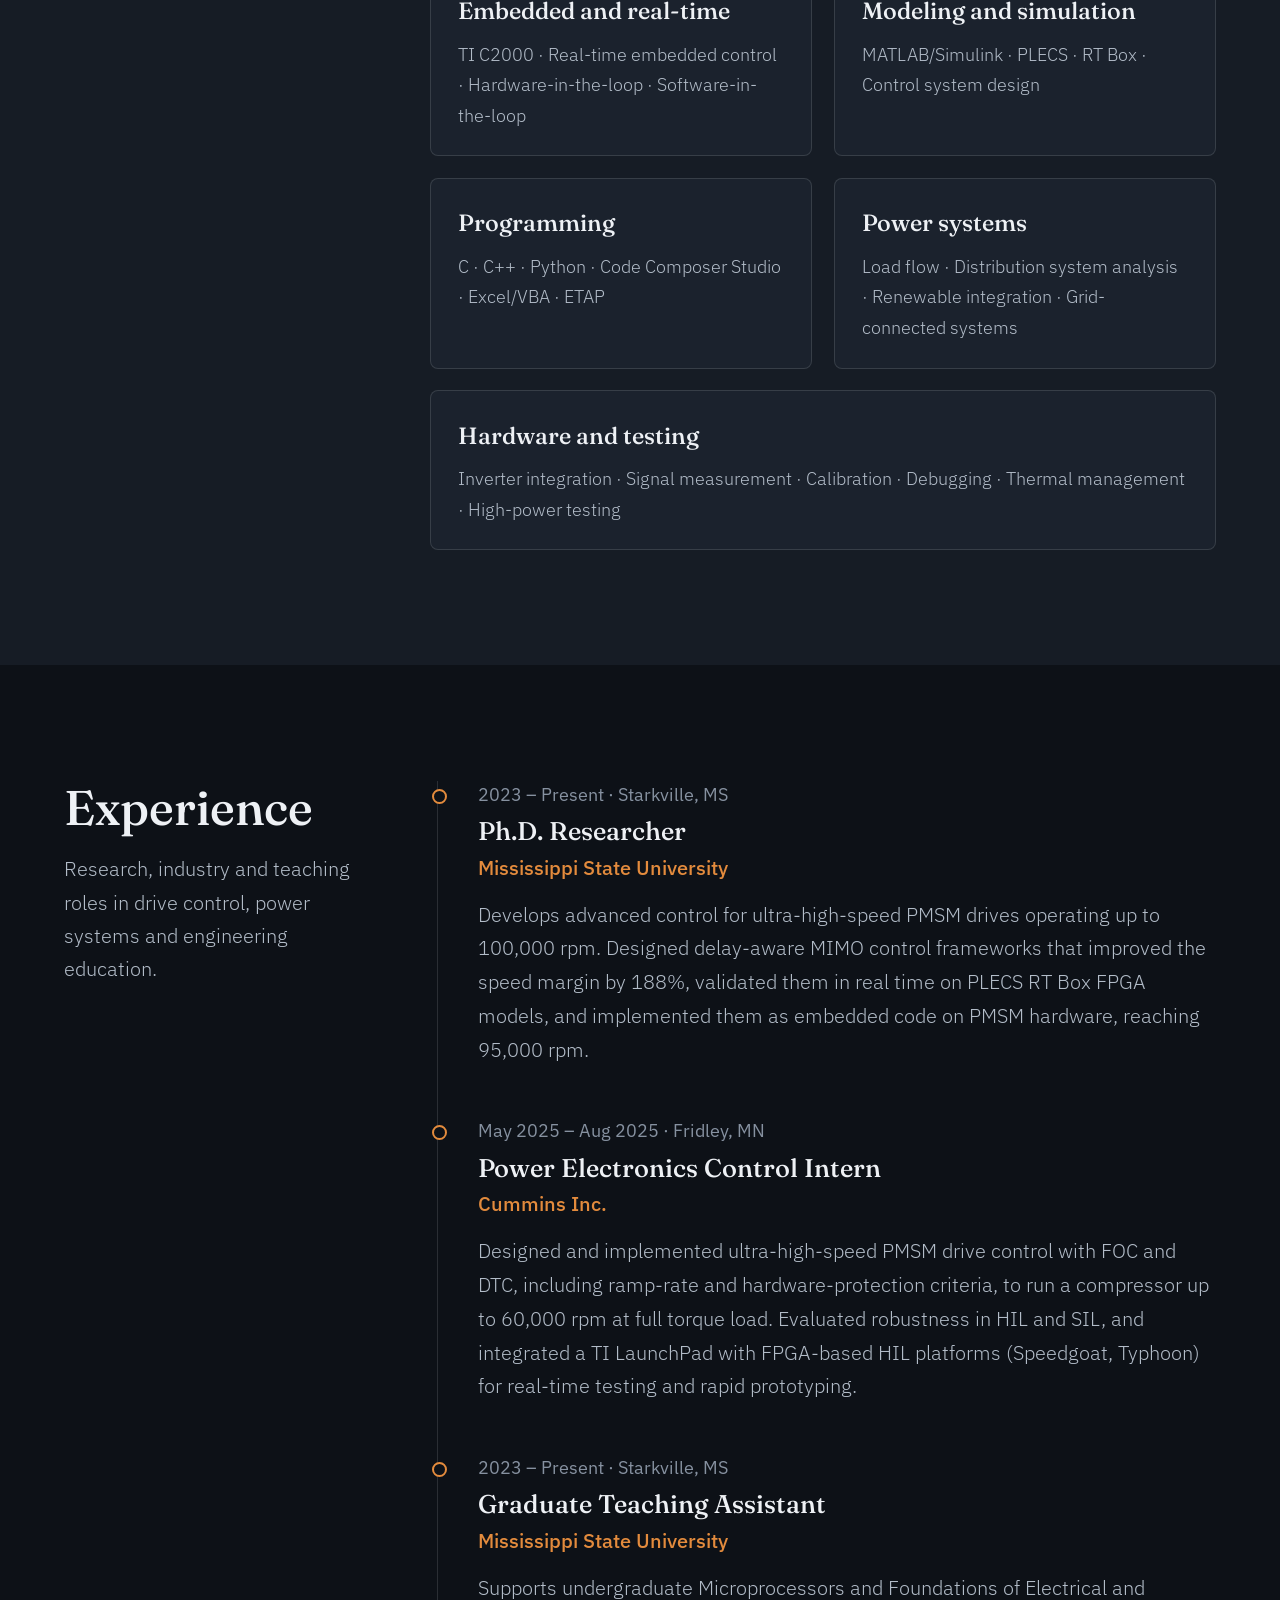
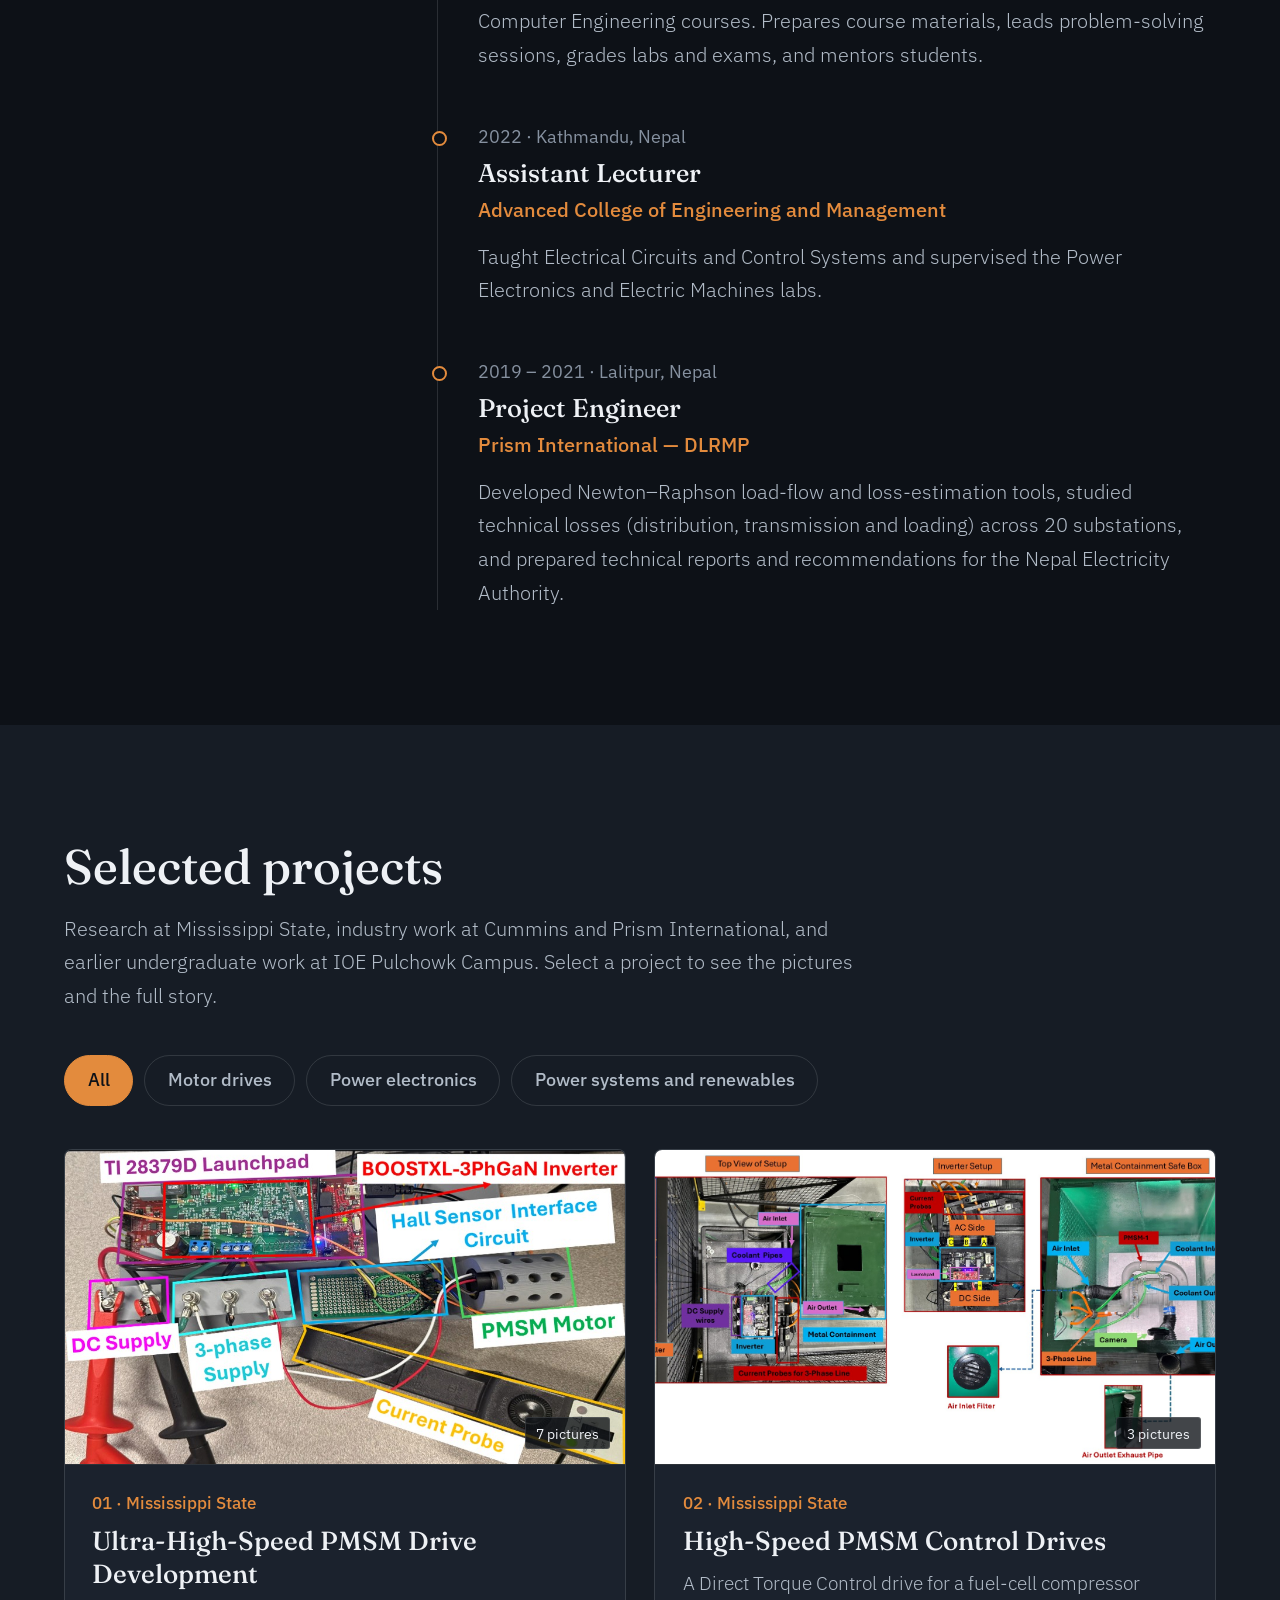
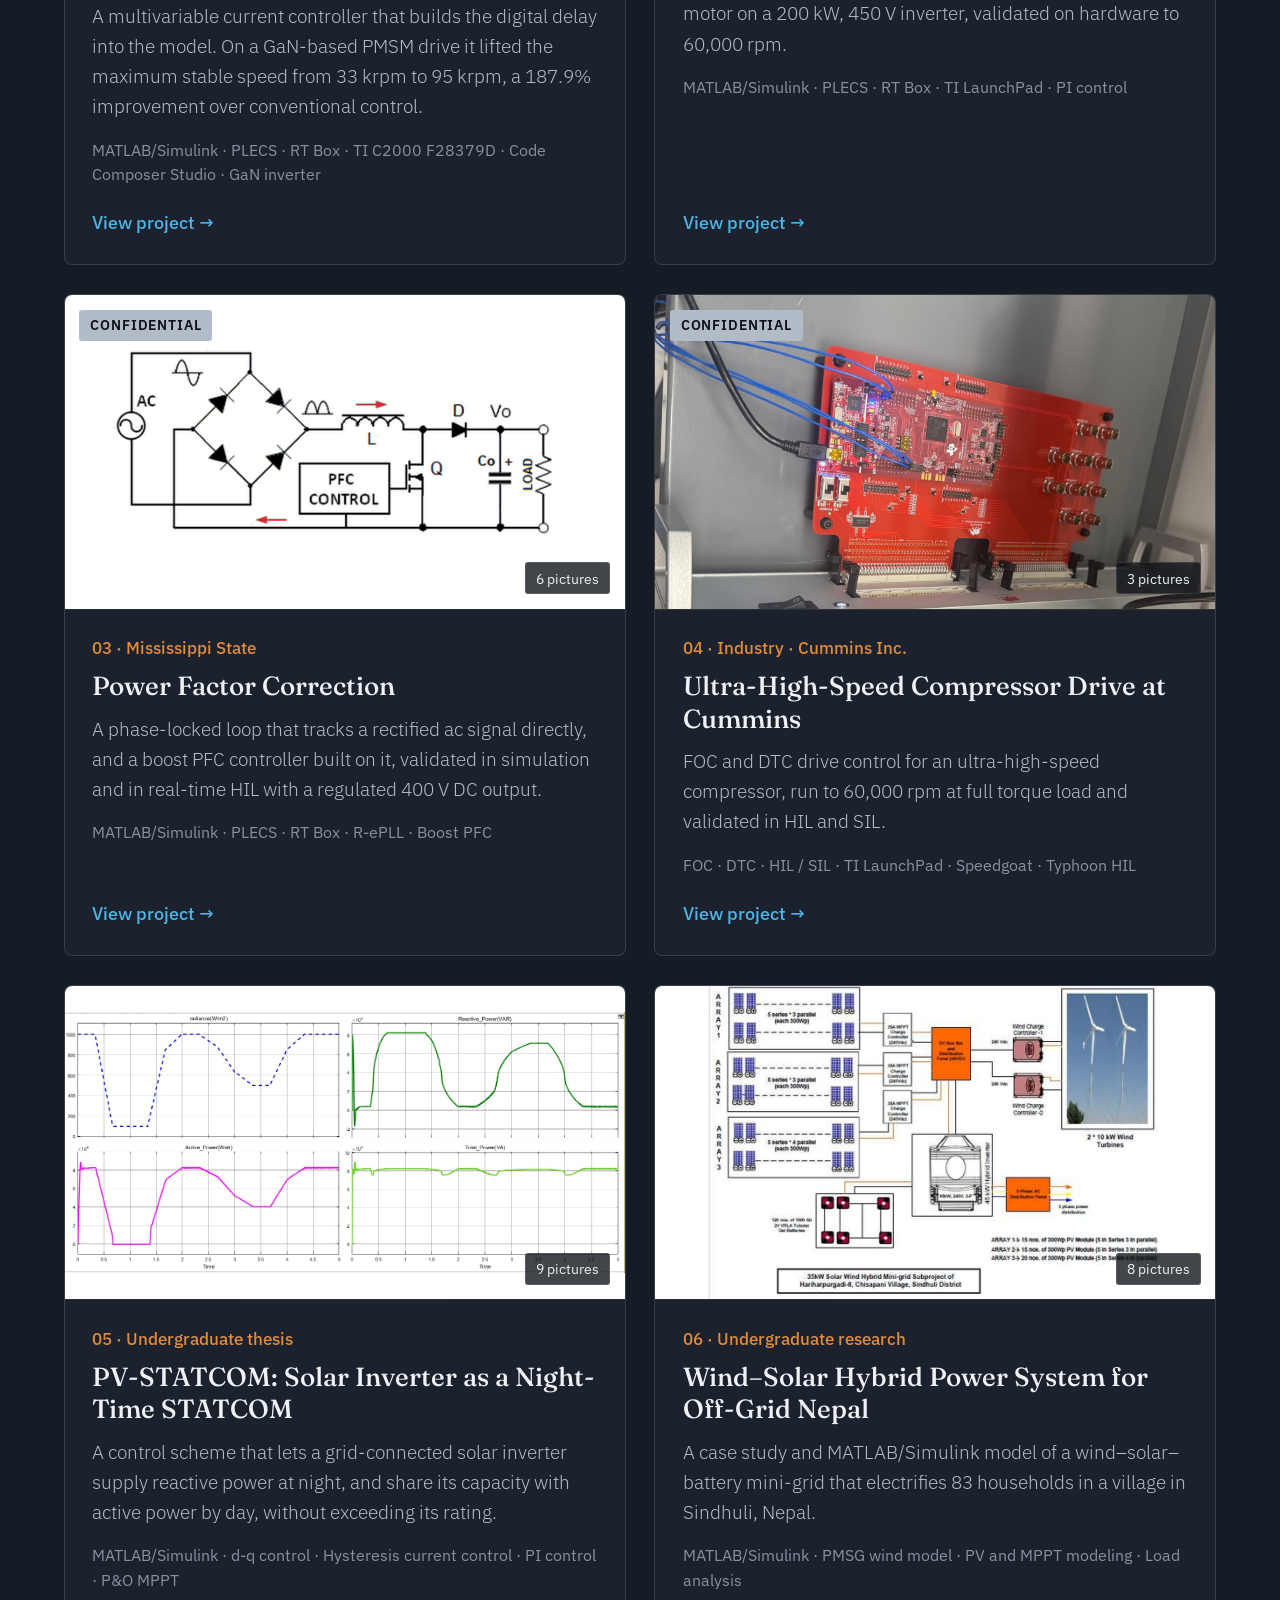
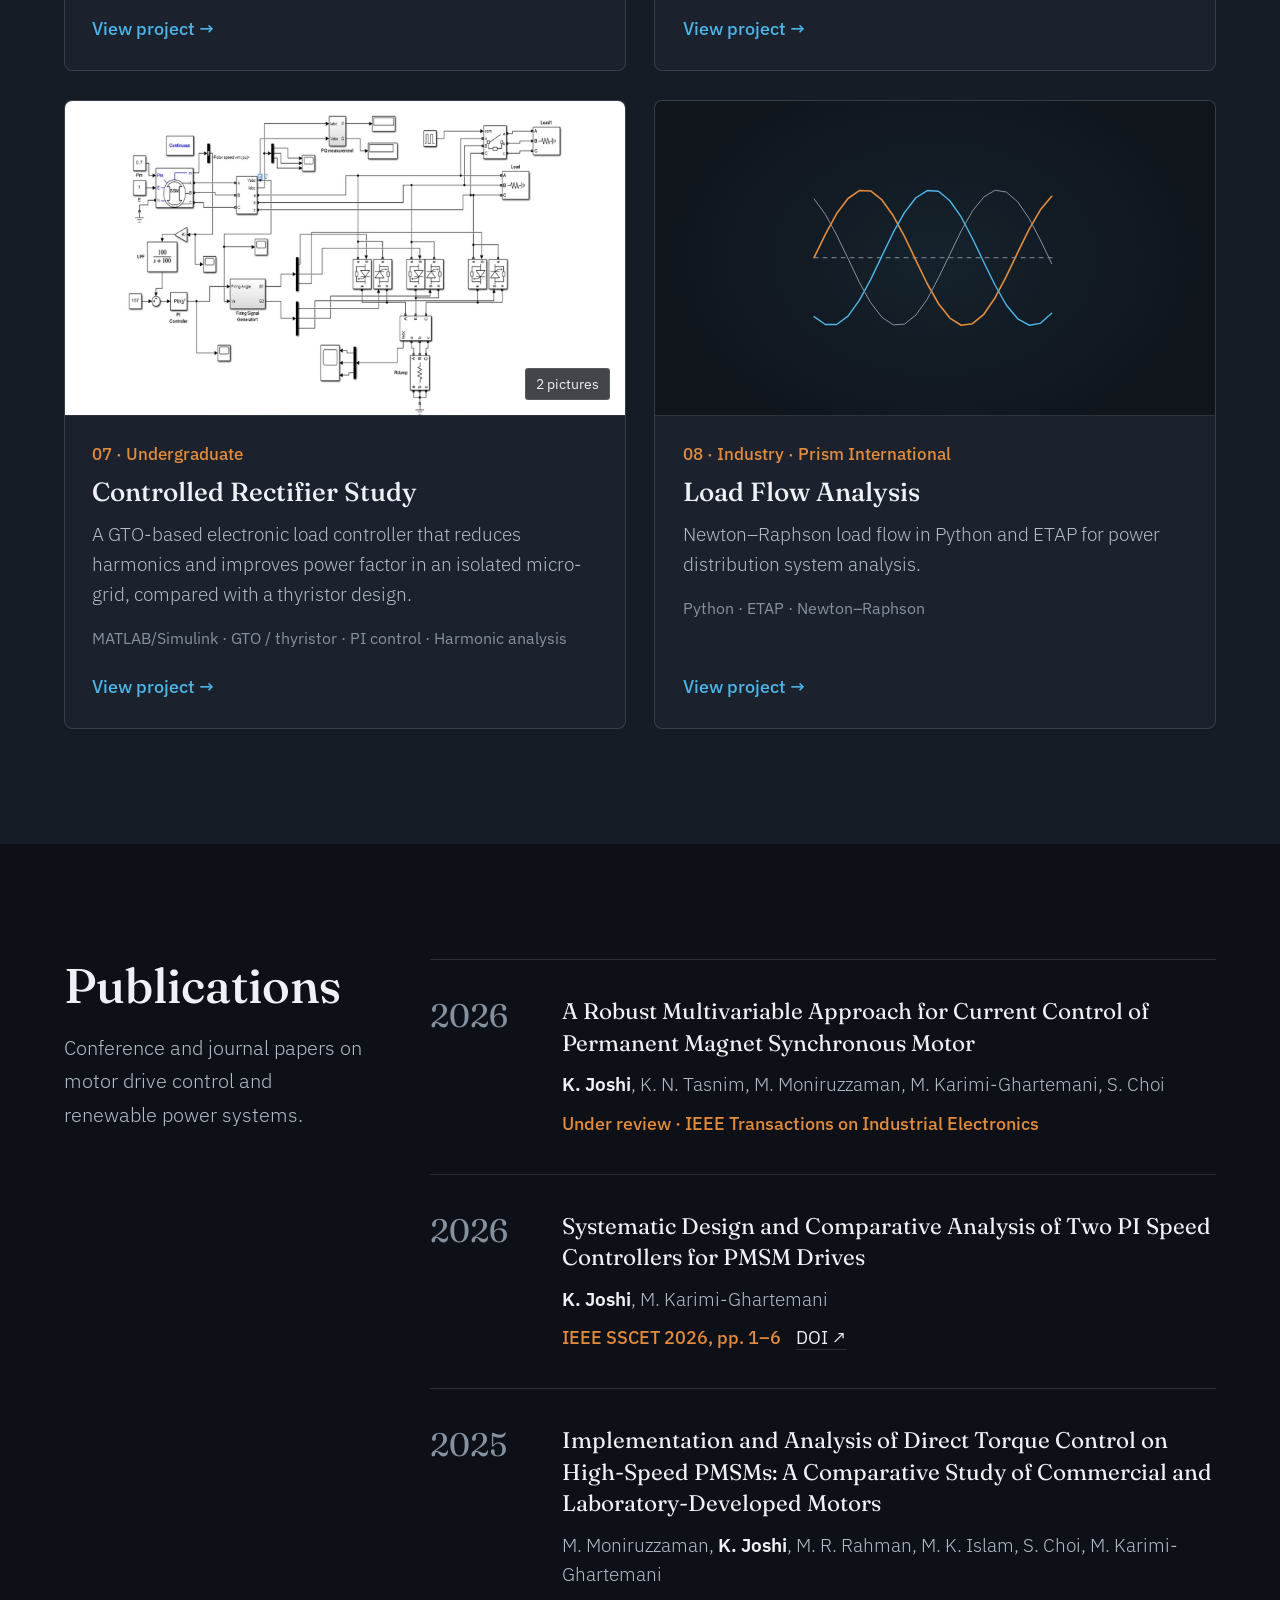
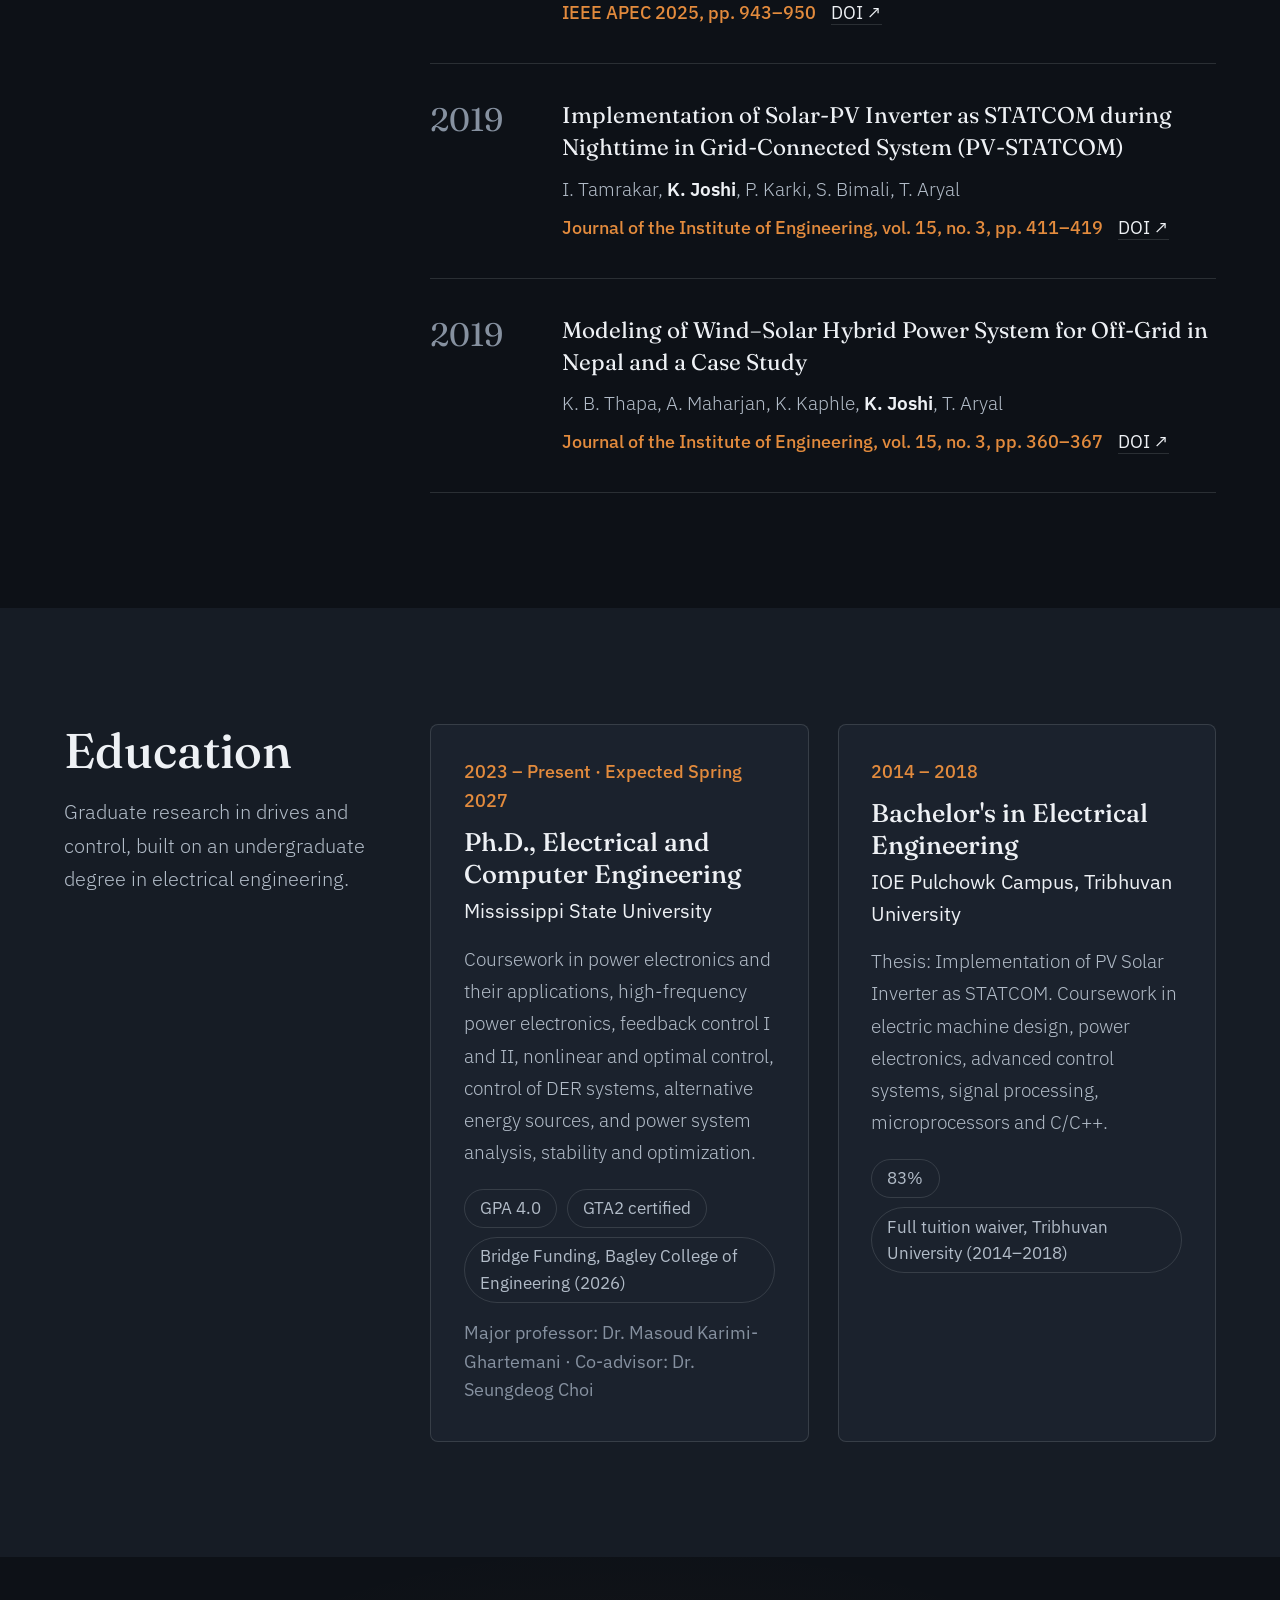
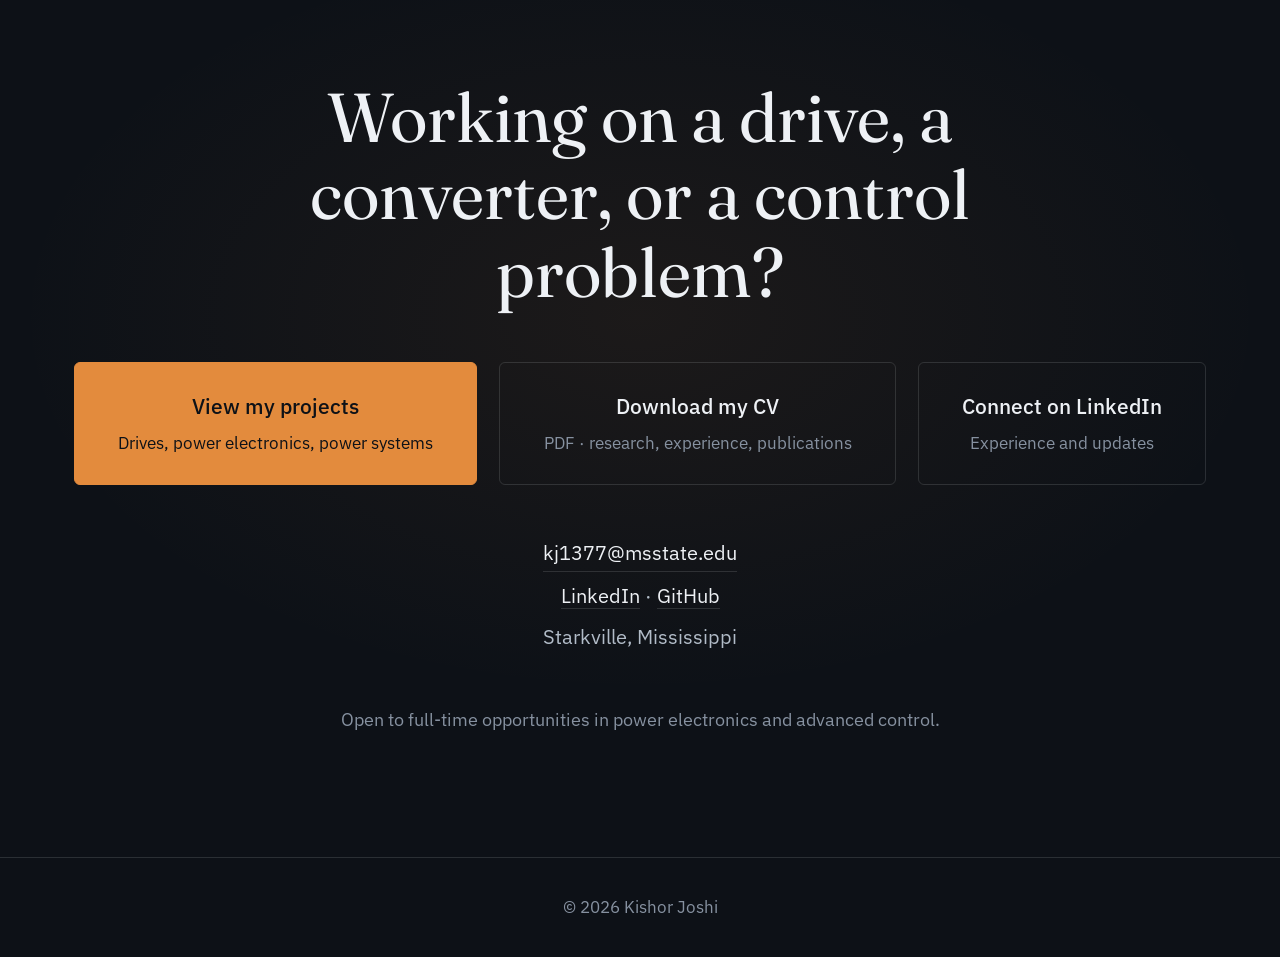
==== commit 2ea97e7c: "Make the hero tuner cards interactive: loop diagram, live plot, sliders, click-to-place pole with li" ====
--- a/index.html
+++ b/index.html
@@ -8,7 +8,7 @@
 <link rel="preconnect" href="https://fonts.googleapis.com">
 <link rel="preconnect" href="https://fonts.gstatic.com" crossorigin>
 <link href="https://fonts.googleapis.com/css2?family=Fraunces:opsz,wght@9..144,300;9..144,400;9..144,500;9..144,600&family=IBM+Plex+Sans:wght@300;400;500;600&display=swap" rel="stylesheet">
-<link rel="stylesheet" href="styles.css?v=4">
+<link rel="stylesheet" href="styles.css?v=6">
 <script>document.documentElement.classList.add('js');</script>
 </head>
 <body>
@@ -46,14 +46,18 @@
       </div>
     </div>
     <div class="hero-tools">
-      <a class="hero-tool left" href="pmsm-p-i-tuner/" aria-label="Open the interactive PMSM P-I speed-loop tuner">
-        <img src="pmsm-p-i-tuner/docs/preview.png" alt="Pole-boundary plot from the P-I speed-loop tuner" width="816" height="470" loading="lazy">
-        <span class="tool-cap"><em>Interactive tool</em><b>P-I speed-loop tuner</b><i>Kp and Ki from pole placement</i><span class="tool-go" aria-hidden="true">&rarr;</span></span>
-      </a>
-          <a class="hero-tool right" href="pmsm-pi-tuner/" aria-label="Open the interactive PMSM PI speed-loop tuner">
-        <img src="pmsm-pi-tuner/docs/preview.png" alt="Pole-boundary plot from the PI speed-loop tuner" width="816" height="470" loading="lazy">
-        <span class="tool-cap"><em>Interactive tool</em><b>PI speed-loop tuner</b><i>Kp and Ki from pole placement</i><span class="tool-go" aria-hidden="true">&rarr;</span></span>
-      </a>
+      <div class="hero-tool left" data-tool="pii">
+        <a class="tool-fallback" href="pmsm-p-i-tuner/" aria-label="Open the interactive PMSM P-I speed-loop tuner">
+          <img src="pmsm-p-i-tuner/docs/preview.png" alt="Pole-boundary plot from the P-I speed-loop tuner" width="816" height="470" loading="lazy">
+          <span class="tool-cap"><em>Interactive tool</em><b>P-I speed-loop tuner</b><i>Kp and Ki from pole placement</i></span>
+        </a>
+      </div>
+      <div class="hero-tool right" data-tool="pi">
+        <a class="tool-fallback" href="pmsm-pi-tuner/" aria-label="Open the interactive PMSM PI speed-loop tuner">
+          <img src="pmsm-pi-tuner/docs/preview.png" alt="Pole-boundary plot from the PI speed-loop tuner" width="816" height="470" loading="lazy">
+          <span class="tool-cap"><em>Interactive tool</em><b>PI speed-loop tuner</b><i>Kp and Ki from pole placement</i></span>
+        </a>
+      </div>
     </div>
     <div class="hero-reel" id="hero-reel" aria-label="Project previews"></div>
     <a class="scroll-cue" href="#about"><span>Scroll</span><span class="chev" aria-hidden="true"></span></a>
@@ -376,6 +380,11 @@
 </div>
 
 <script src="projects.js"></script>
+<script src="pmsm-pi-tuner/js/solver.js"></script>
+<script>window.PMSM_PI = window.PMSM;</script>
+<script src="pmsm-p-i-tuner/js/solver.js"></script>
+<script>window.PMSM_PII = window.PMSM;</script>
+<script src="hero-tools.js?v=3"></script>
 <script src="site.js"></script>
 </body>
 </html>
--- a/styles.css
+++ b/styles.css
@@ -145,51 +145,84 @@
 
 /* interactive tool cards: left and right sides of the hero */
 .hero-tools{ display:contents; }
-.hero-tool.left{ right:auto; left:var(--gutter); }
 .hero-tool{
-  position:absolute; right:var(--gutter); top:calc(var(--header-h) + 2.2rem);
-  width:clamp(240px, 20vw, 340px); z-index:2; text-decoration:none; text-align:left; color:var(--ink);
-  padding:10px 10px 0; border-radius:16px; border:1px solid transparent;
+  position:absolute; right:var(--gutter); top:calc(var(--header-h) + 0.4rem);
+  width:clamp(290px, 21vw, 400px); z-index:2; text-align:left; color:var(--ink);
+  padding:12px; border-radius:16px; border:1px solid transparent;
   background:
     linear-gradient(var(--bg-card), var(--bg-card)) padding-box,
     linear-gradient(135deg, var(--copper) 0%, rgba(238,241,245,0.25) 45%, var(--volt) 100%) border-box;
   box-shadow:0 18px 50px rgba(0,0,0,0.55), 0 0 44px rgba(227,139,61,0.14);
   opacity:0; animation:toolIn 0.9s var(--ease) 0.6s forwards;
-  transition:transform 0.3s var(--ease), box-shadow 0.3s ease;
-}
+  transition:box-shadow 0.3s ease;
+}
+.hero-tool.left{ right:auto; left:var(--gutter); }
+.hero-tool:hover, .hero-tool:focus-within{ box-shadow:0 24px 60px rgba(0,0,0,0.6), 0 0 56px rgba(77,181,232,0.22); }
 @keyframes toolIn{ to{ opacity:1; } }
-.hero-tool:hover, .hero-tool:focus-visible{
-  transform:translateY(-5px);
-  box-shadow:0 26px 60px rgba(0,0,0,0.6), 0 0 56px rgba(77,181,232,0.22);
-}
-.hero-tool img{
-  width:100%; height:auto; aspect-ratio:816/470; object-fit:cover;
-  border-radius:9px; background:#fff; border:1px solid rgba(238,241,245,0.12);
-}
-.tool-cap{ display:grid; grid-template-columns:1fr auto; align-items:end; column-gap:0.6rem; padding:0.8rem 0.35rem 0.9rem; }
-.tool-cap em{
-  grid-column:1 / -1; display:inline-flex; align-items:center; gap:0.45rem; width:max-content;
-  font-style:normal; font-size:0.68rem; letter-spacing:0.14em; text-transform:uppercase; font-weight:600;
-  color:var(--copper-hi); margin-bottom:0.35rem;
-}
-.tool-cap em::before{
+
+/* static fallback (before the script runs, or without JavaScript) */
+.tool-fallback{ display:block; text-decoration:none; color:inherit; }
+.tool-fallback img{ width:100%; height:auto; aspect-ratio:816/470; object-fit:cover; border-radius:9px; background:#fff; }
+.tool-cap{ display:flex; flex-direction:column; gap:0.1rem; padding:0.7rem 0.35rem 0.3rem; }
+.tool-cap em{ font-style:normal; font-size:0.68rem; letter-spacing:0.14em; text-transform:uppercase; font-weight:600; color:var(--copper-hi); }
+.tool-cap b{ font-family:var(--serif); font-weight:400; font-size:1.15rem; }
+.tool-cap i{ font-style:normal; font-size:0.82rem; color:var(--ink-dim); }
+
+/* live card */
+.tool-head{ display:flex; align-items:center; justify-content:space-between; gap:0.5rem; }
+.tool-head em{
+  display:inline-flex; align-items:center; gap:0.45rem; font-style:normal; font-size:0.66rem;
+  letter-spacing:0.14em; text-transform:uppercase; font-weight:600; color:var(--copper-hi);
+}
+.tool-head em::before{
   content:""; width:7px; height:7px; border-radius:50%; background:var(--volt);
   box-shadow:0 0 0 0 rgba(77,181,232,0.6); animation:toolPulse 2.2s ease-out infinite;
 }
 @keyframes toolPulse{ 70%{ box-shadow:0 0 0 8px rgba(77,181,232,0); } 100%{ box-shadow:0 0 0 0 rgba(77,181,232,0); } }
-.tool-cap b{ grid-column:1; font-family:var(--serif); font-weight:400; font-size:1.2rem; line-height:1.2; color:var(--ink); }
-.tool-cap i{ grid-column:1; font-style:normal; font-size:0.82rem; color:var(--ink-dim); margin-top:0.15rem; }
-.tool-go{
-  grid-column:2; grid-row:2 / span 2; align-self:center; display:flex; align-items:center; justify-content:center;
-  width:2.1rem; height:2.1rem; border-radius:50%; border:1px solid rgba(227,139,61,0.6);
-  color:var(--copper-hi); font-size:1.05rem; transition:background 0.25s ease, color 0.25s ease, transform 0.25s ease;
-}
-.hero-tool:hover .tool-go, .hero-tool:focus-visible .tool-go{ background:var(--copper); color:var(--bg-deep); transform:translateX(3px); }
-@media (max-width: 1180px){
+.tool-open{
+  font-size:0.72rem; color:var(--copper-hi); text-decoration:none; white-space:nowrap;
+  border:1px solid rgba(227,139,61,0.55); padding:0.18rem 0.65rem; border-radius:999px;
+  transition:background 0.25s ease, color 0.25s ease;
+}
+.tool-open:hover, .tool-open:focus-visible{ background:var(--copper); color:var(--bg-deep); }
+.tool-name{ display:block; font-family:var(--serif); font-weight:400; font-size:1.15rem; margin:0.3rem 0 0.4rem; color:var(--ink); text-decoration:none; }
+.tool-name:hover{ color:var(--copper-hi); }
+.tool-diagram{ color:var(--ink-dim); background:rgba(238,241,245,0.04); border:1px solid rgba(238,241,245,0.08); border-radius:9px; padding:5px 8px; }
+.tool-diagram svg{ width:100%; height:auto; display:block; }
+.tool-diagram text{ fill:currentColor; font-family:Georgia, "Times New Roman", serif; font-size:20px; }
+.tool-diagram text[font-size="14"]{ font-size:18px; }
+.tool-diagram text[font-size="13"]{ font-size:17px; }
+.tool-diagram tspan[font-size="11"]{ font-size:14px; }
+.tool-diagram .blk{ fill:none; stroke:currentColor; stroke-width:1.7; }
+.tool-diagram .ln{ stroke:currentColor; stroke-width:1.7; fill:none; }
+.tool-plot{
+  display:block; width:100%; height:138px; margin-top:8px; border-radius:9px; cursor:crosshair; touch-action:none;
+  background:rgba(13,17,23,0.55); border:1px solid rgba(238,241,245,0.08);
+}
+.tool-plot:focus-visible{ outline:2px solid var(--copper); outline-offset:2px; }
+.tool-sliders{ display:grid; grid-template-columns:repeat(3, 1fr); gap:0.6rem; margin-top:8px; }
+.tool-sliders label{ display:block; font-size:0.72rem; color:var(--ink-dim); }
+.tool-sliders output{ color:var(--ink); font-variant-numeric:tabular-nums; margin-left:0.15rem; }
+.tool-sliders input{ width:100%; margin:3px 0 0; accent-color:var(--copper); cursor:pointer; }
+.tool-read{ margin-top:8px; display:flex; flex-direction:column; gap:0.2rem; }
+.tool-read .gains{ display:flex; align-items:baseline; gap:1rem; font-size:0.8rem; color:var(--ink-dim); }
+.tool-read .gains b{ font-size:1.1rem; color:var(--ink); font-weight:600; margin-left:0.2rem; font-variant-numeric:tabular-nums; }
+.tool-best{
+  margin-left:auto; align-self:center; font-size:0.68rem; padding:0.14rem 0.6rem; cursor:pointer;
+  border:1px solid rgba(238,241,245,0.25); background:transparent; border-radius:999px; color:var(--ink-dim);
+  transition:border-color 0.2s ease, color 0.2s ease;
+}
+.tool-best:hover{ border-color:var(--volt); color:var(--ink); }
+.tool-read .pole{ display:flex; justify-content:space-between; align-items:center; gap:0.5rem; font-size:0.76rem; color:var(--ink-dim); font-variant-numeric:tabular-nums; }
+.chip{ font-size:0.66rem; padding:0.1rem 0.55rem; border-radius:999px; border:1px solid transparent; white-space:nowrap; }
+.chip.ok{ color:#46C88C; border-color:rgba(70,200,140,0.55); }
+.chip.no{ color:var(--copper-hi); border-color:rgba(227,139,61,0.55); }
+
+@media (max-width: 1480px){
   .hero-tools{ display:flex; flex-wrap:wrap; justify-content:center; gap:1.2rem; margin-top:1.8rem; width:100%; padding:0 var(--gutter); }
-  .hero-tool, .hero-tool.left{ position:static; width:min(310px, 100%); }
-}
-@media (prefers-reduced-motion: reduce){ .tool-cap em::before{ animation:none; } }
+  .hero-tool, .hero-tool.left{ position:static; width:min(420px, 100%); }
+}
+@media (prefers-reduced-motion: reduce){ .tool-head em::before{ animation:none; } }
 
 /* project reel: two rows drifting in opposite directions */
 .hero-reel{
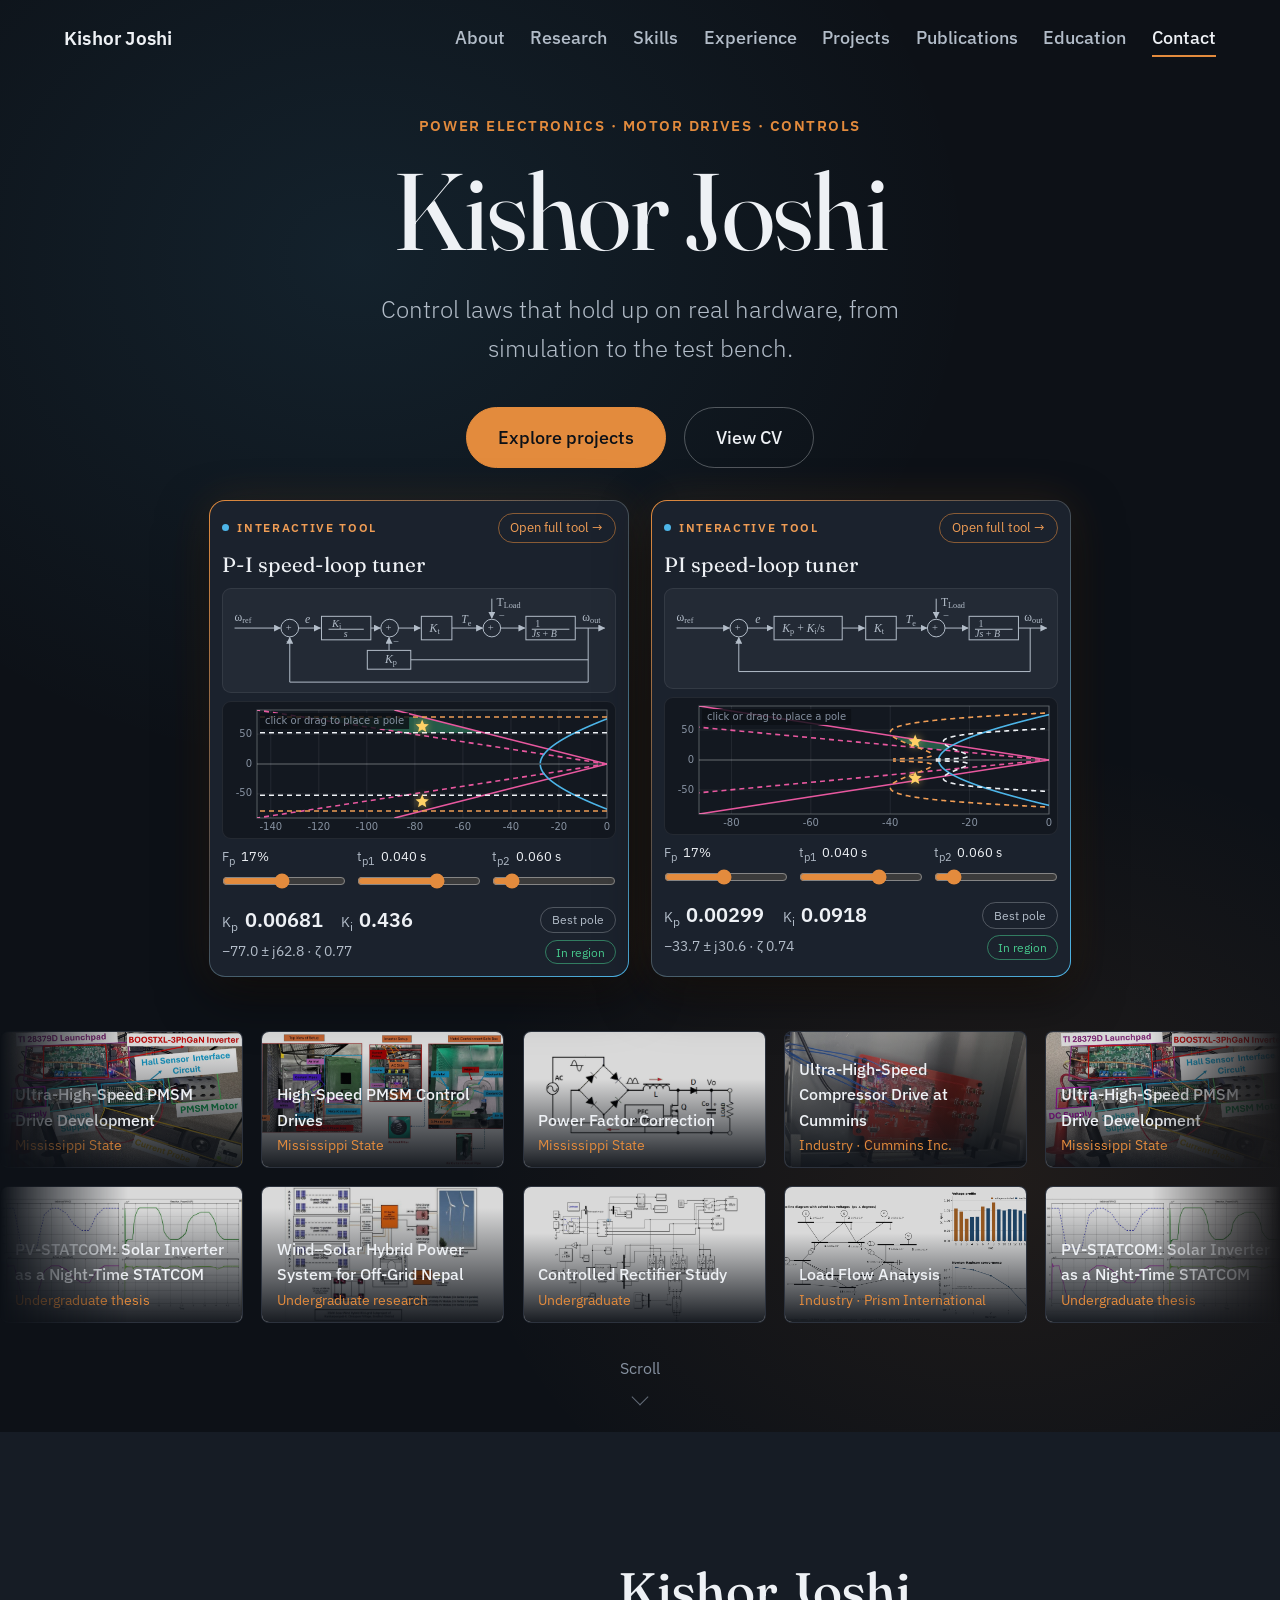
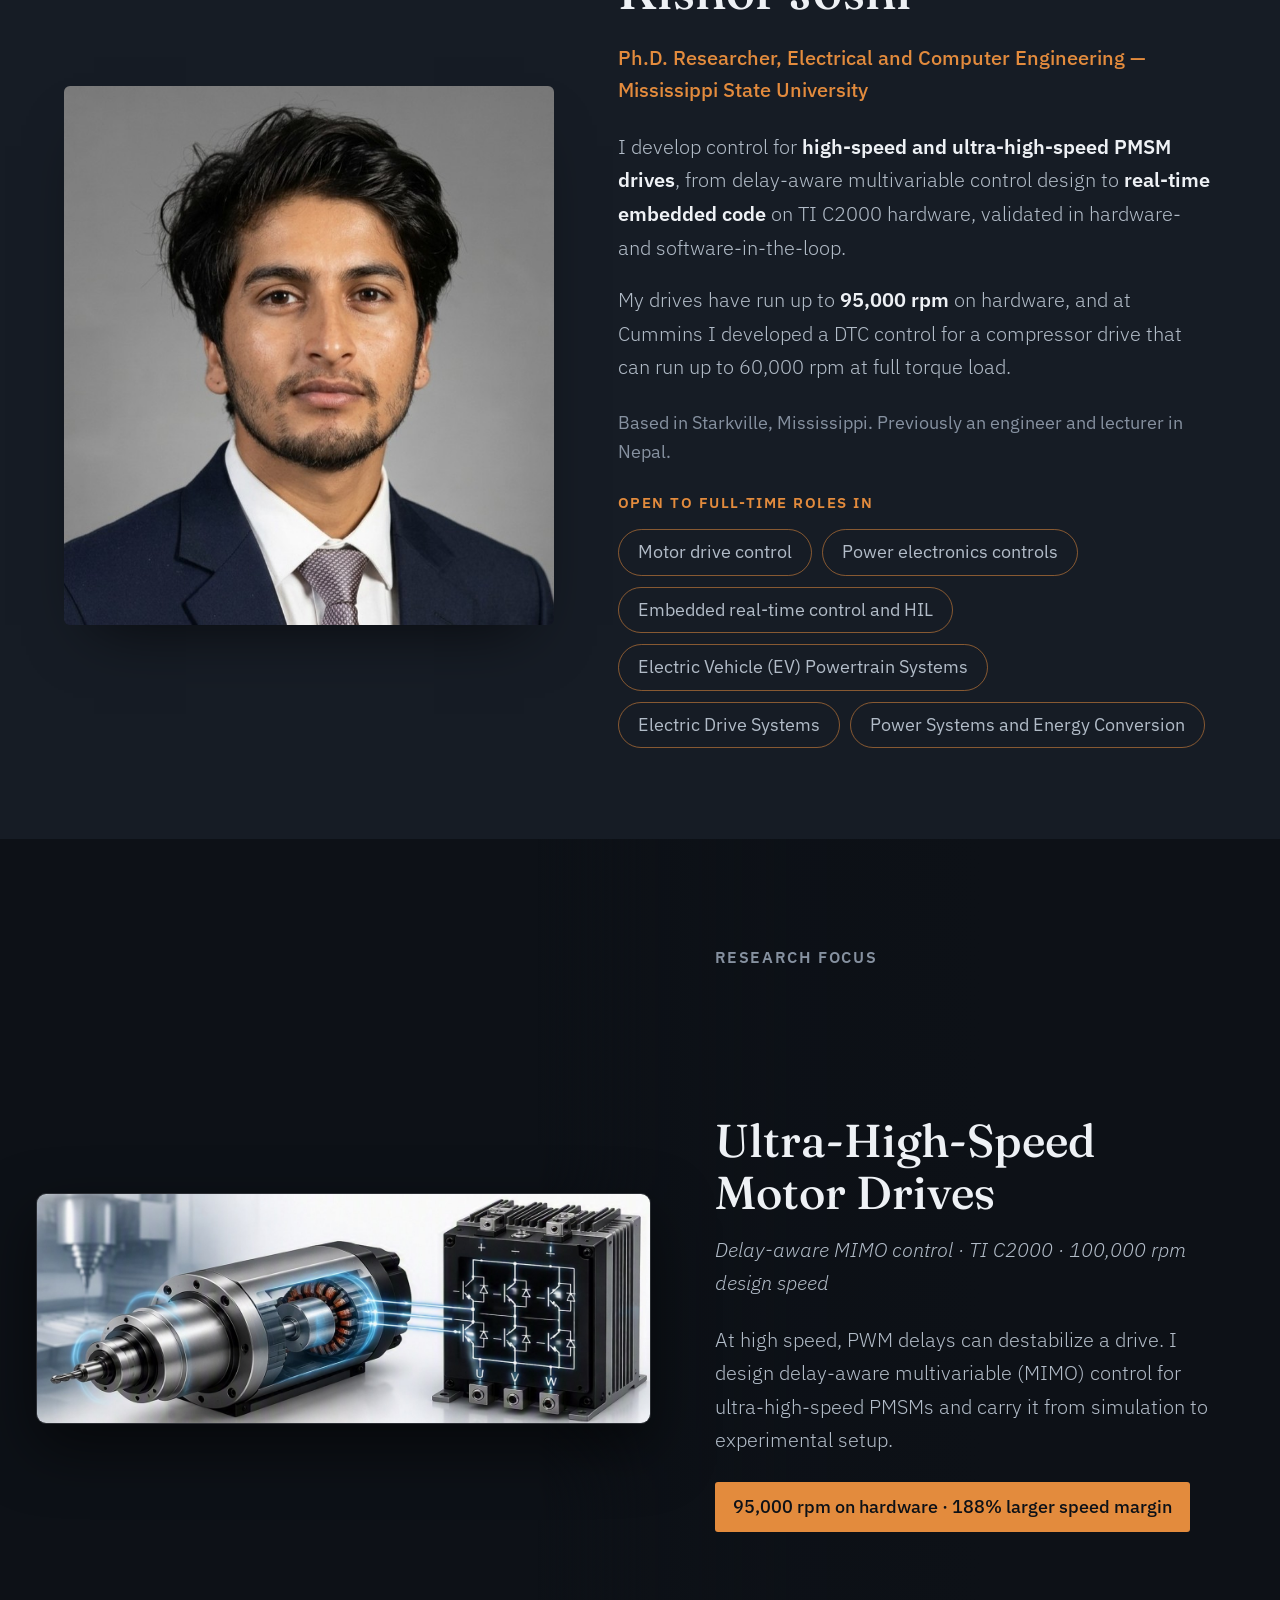
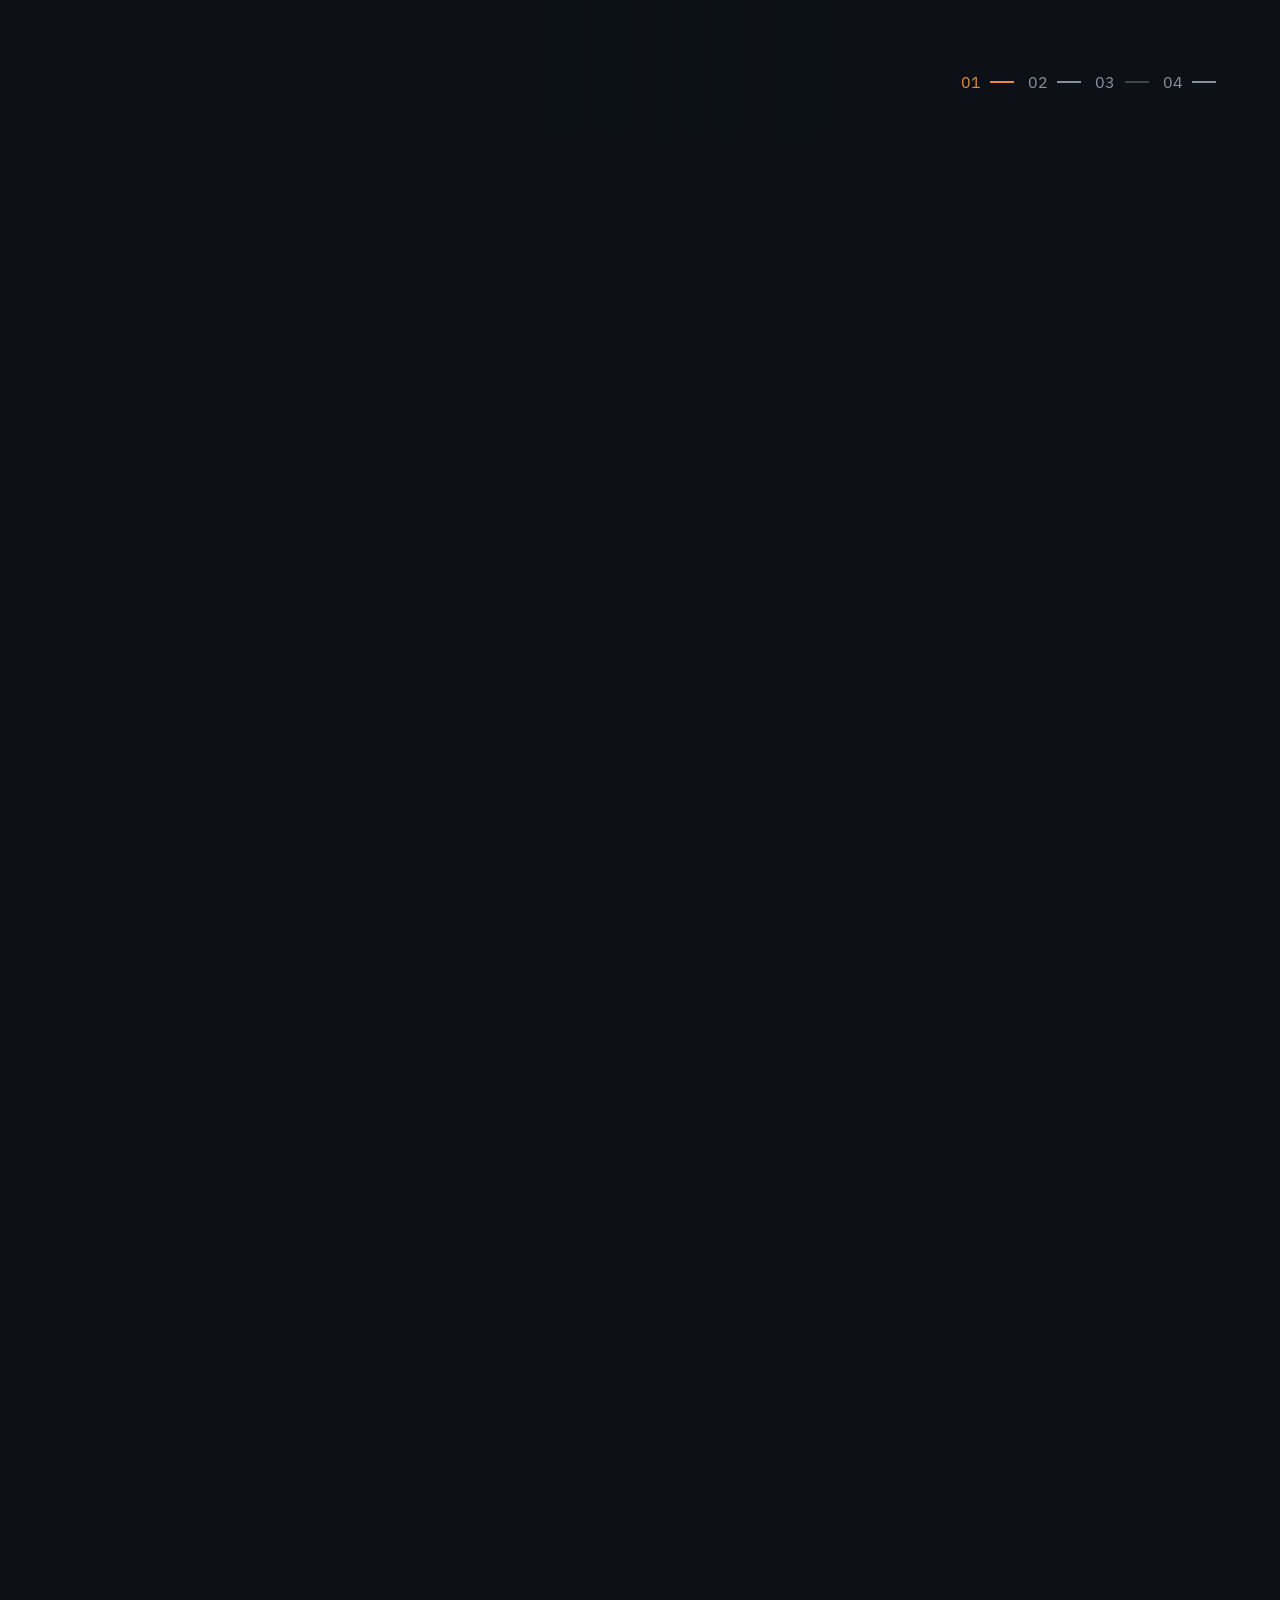
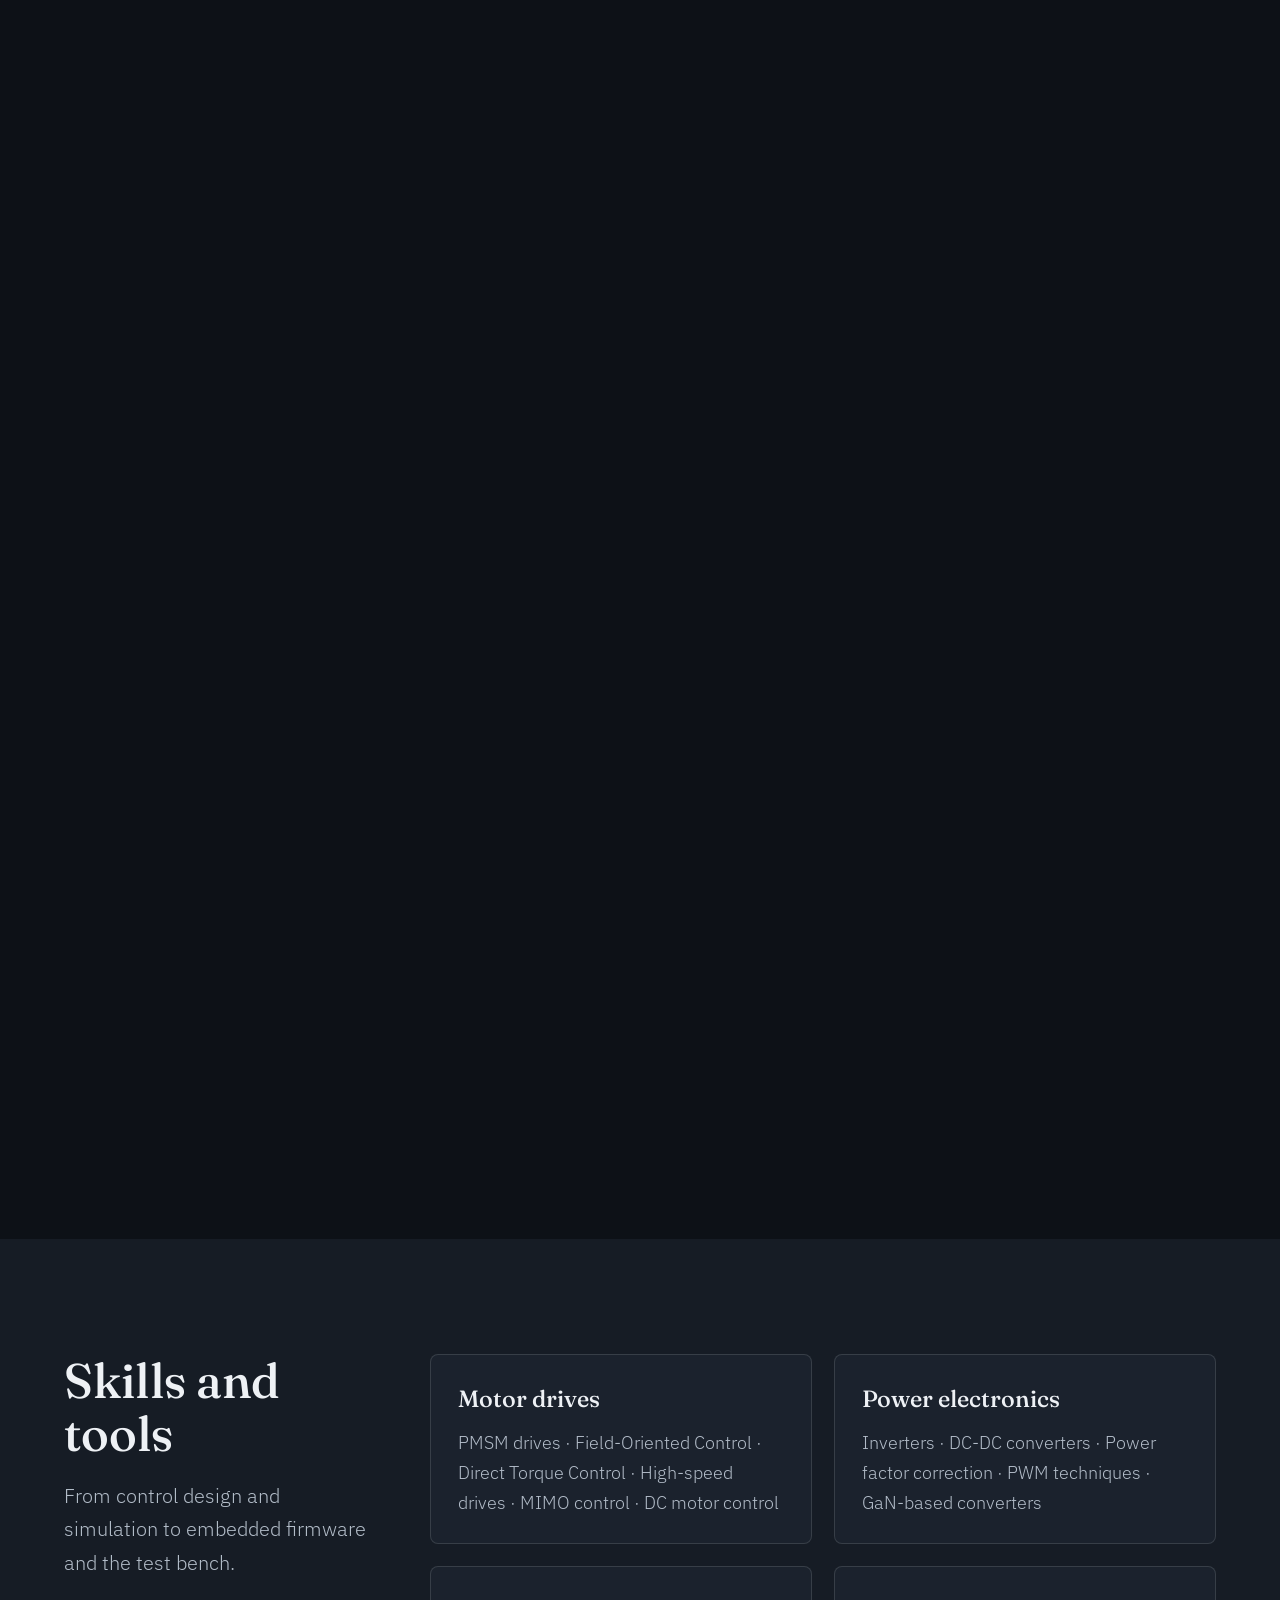
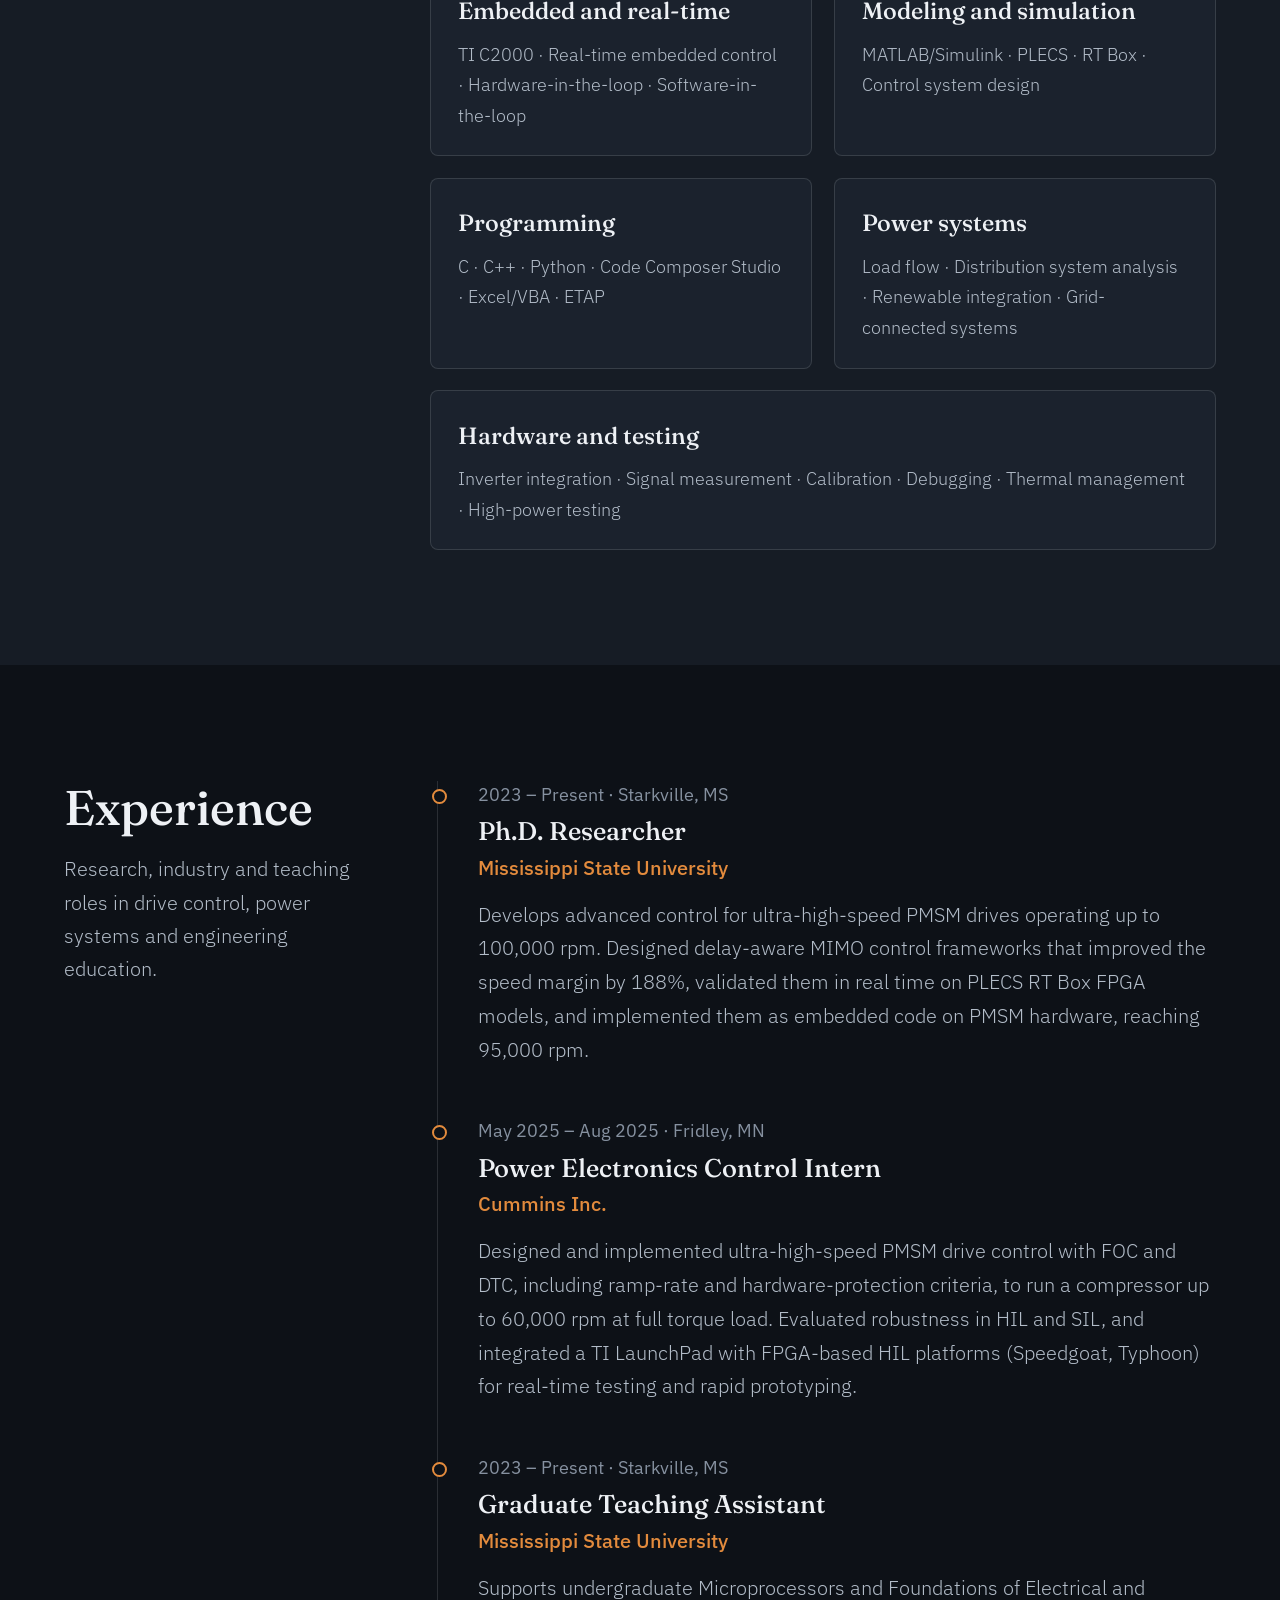
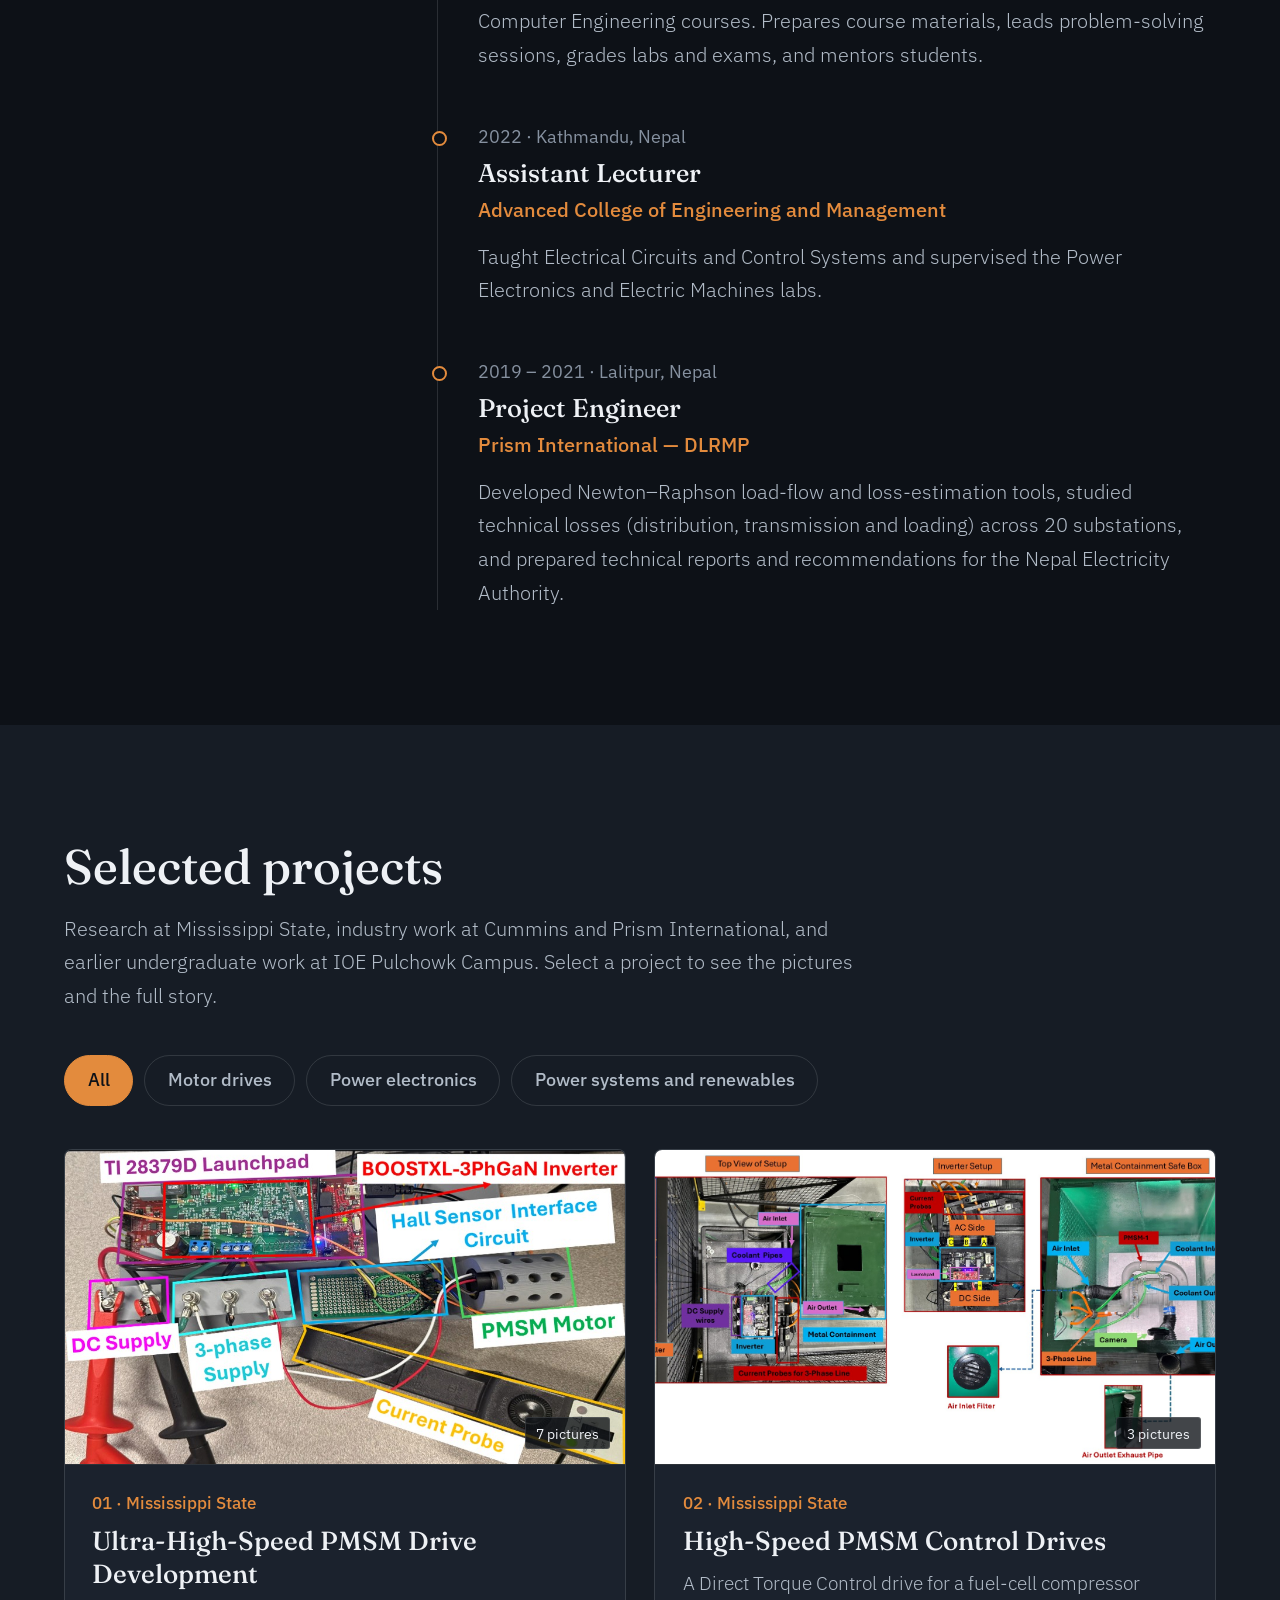
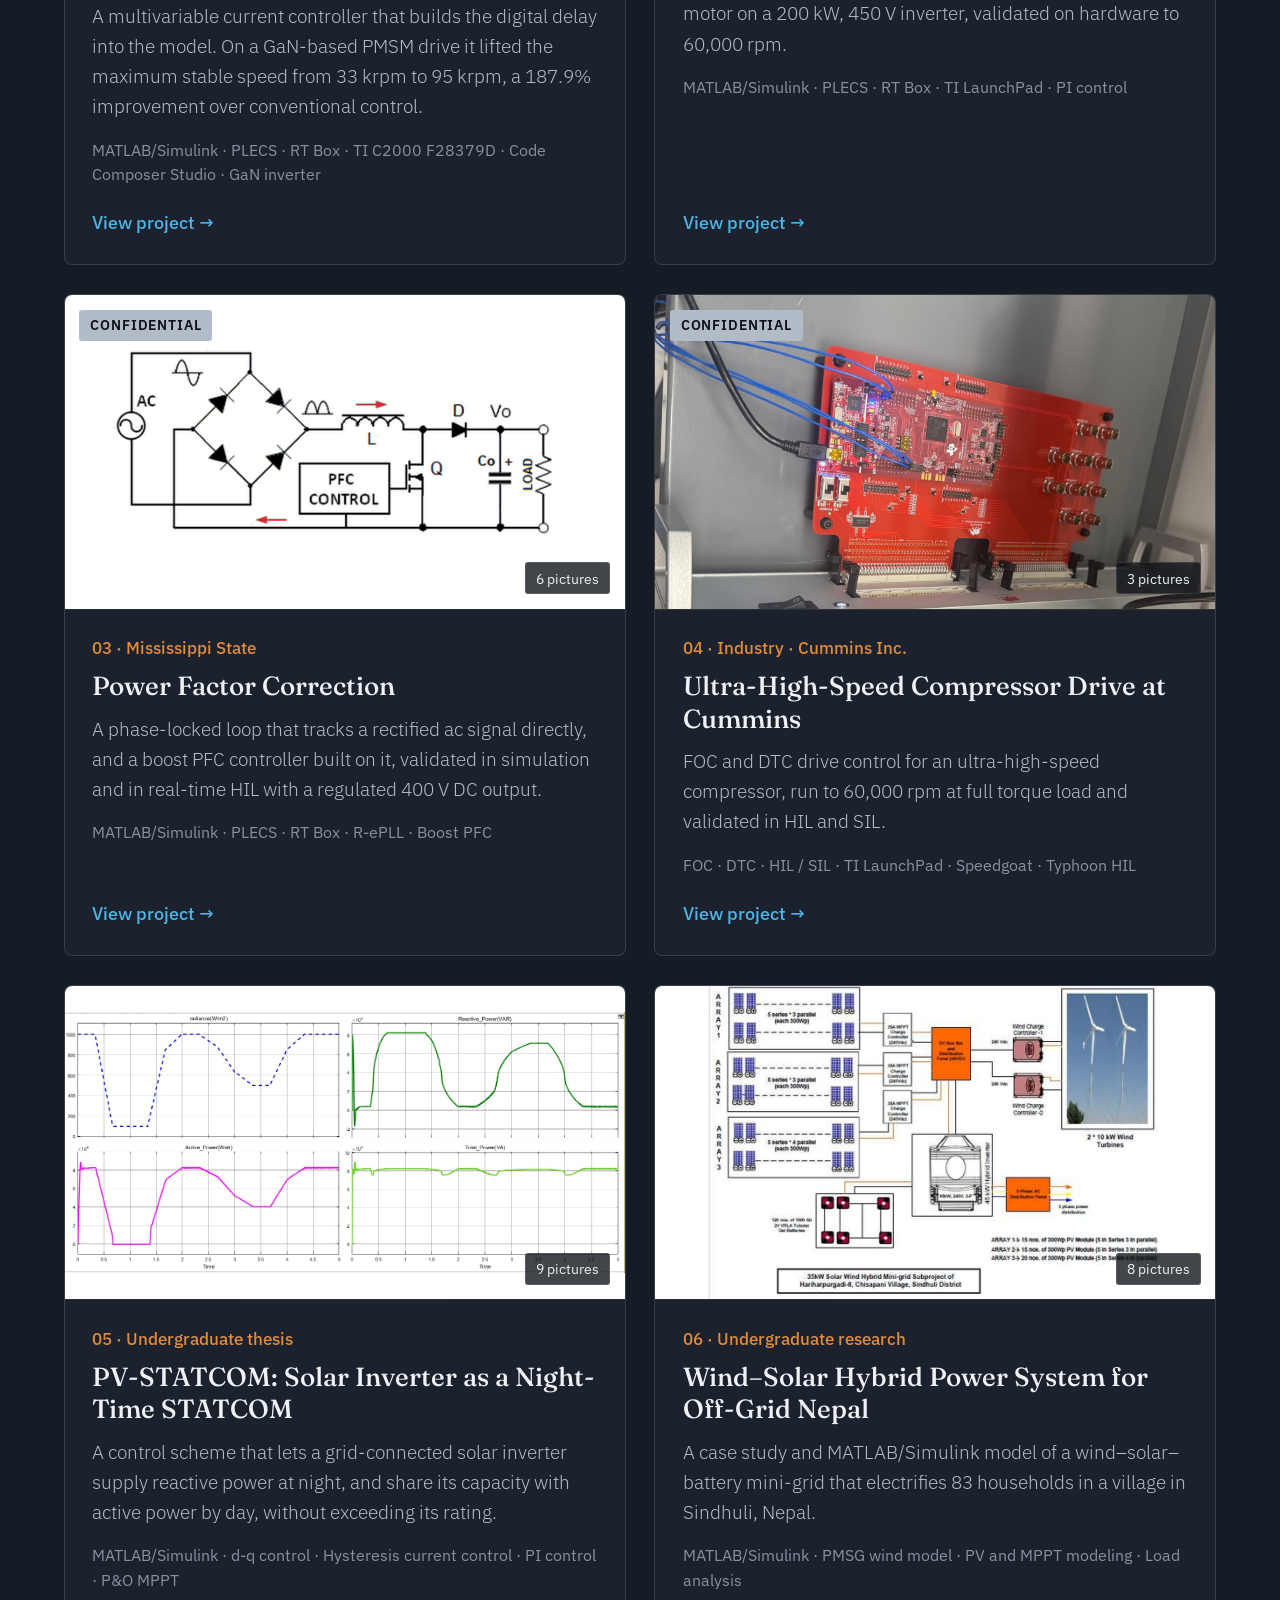
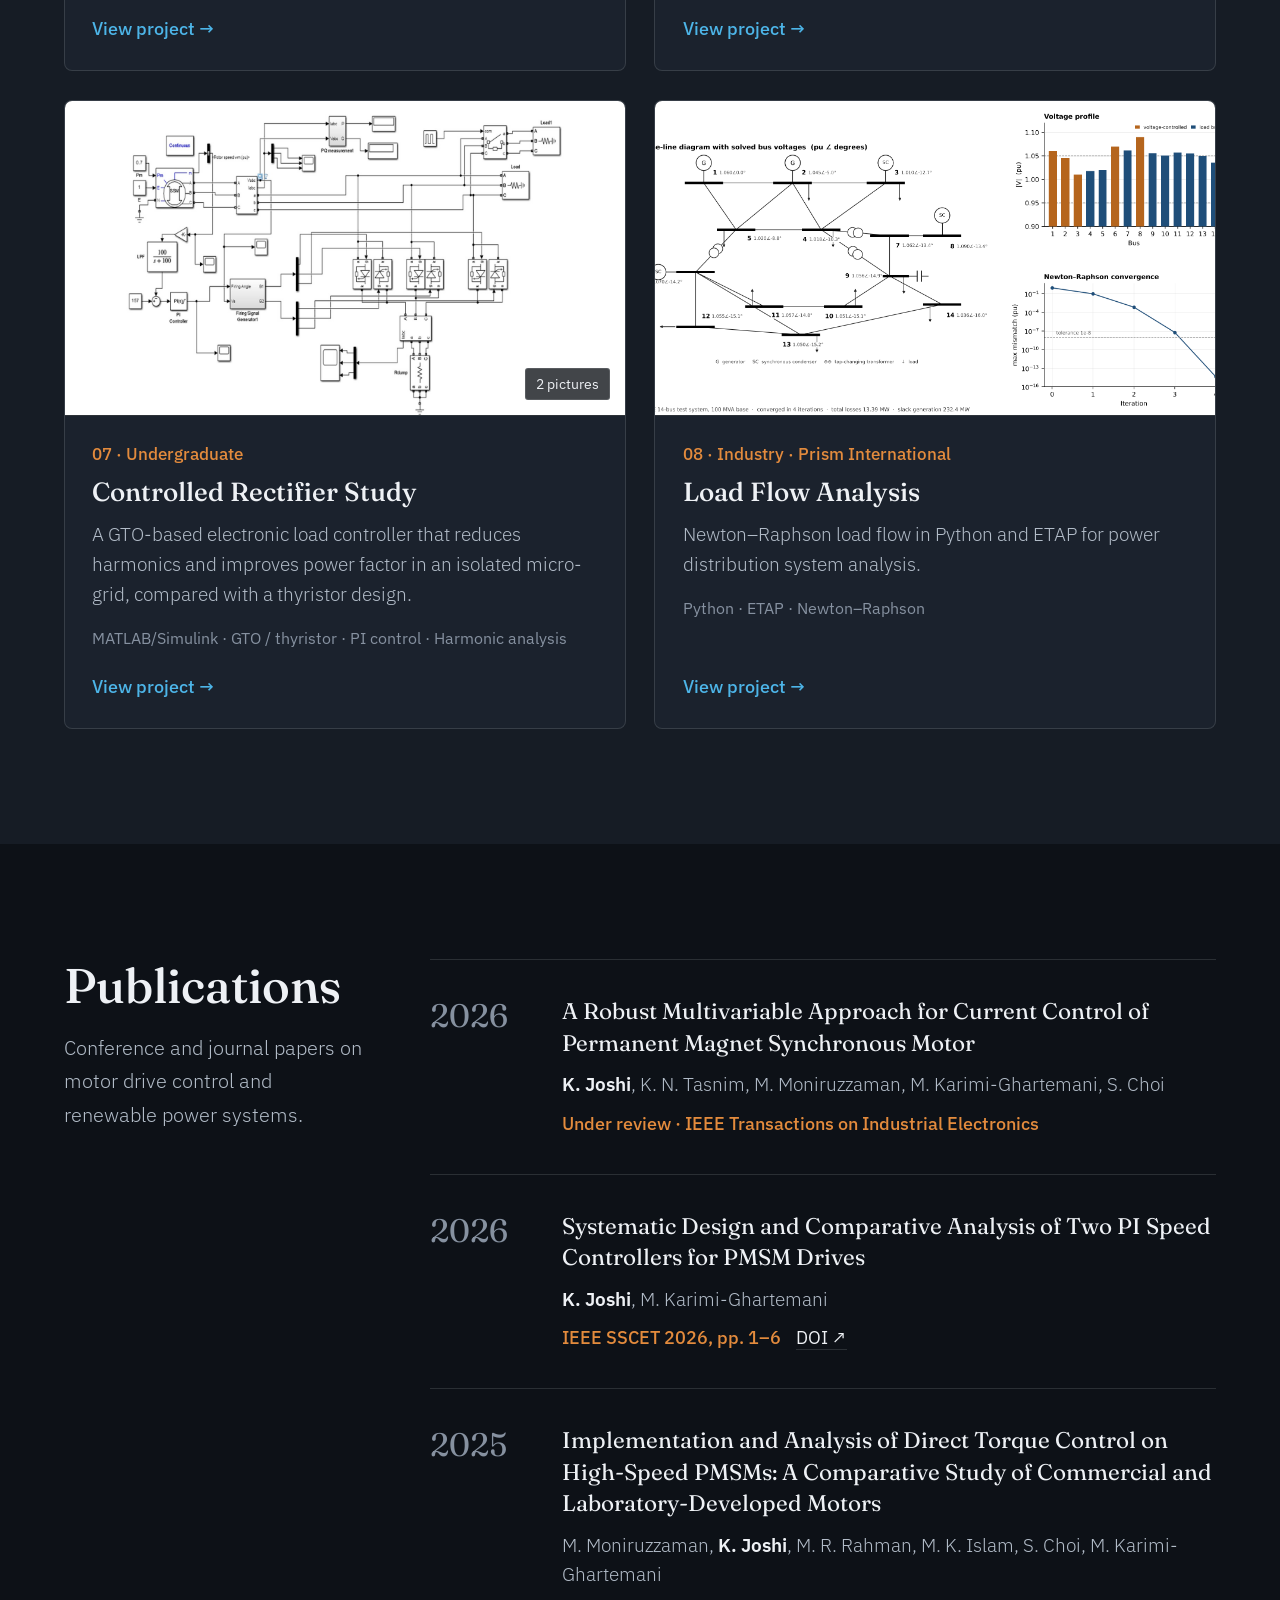
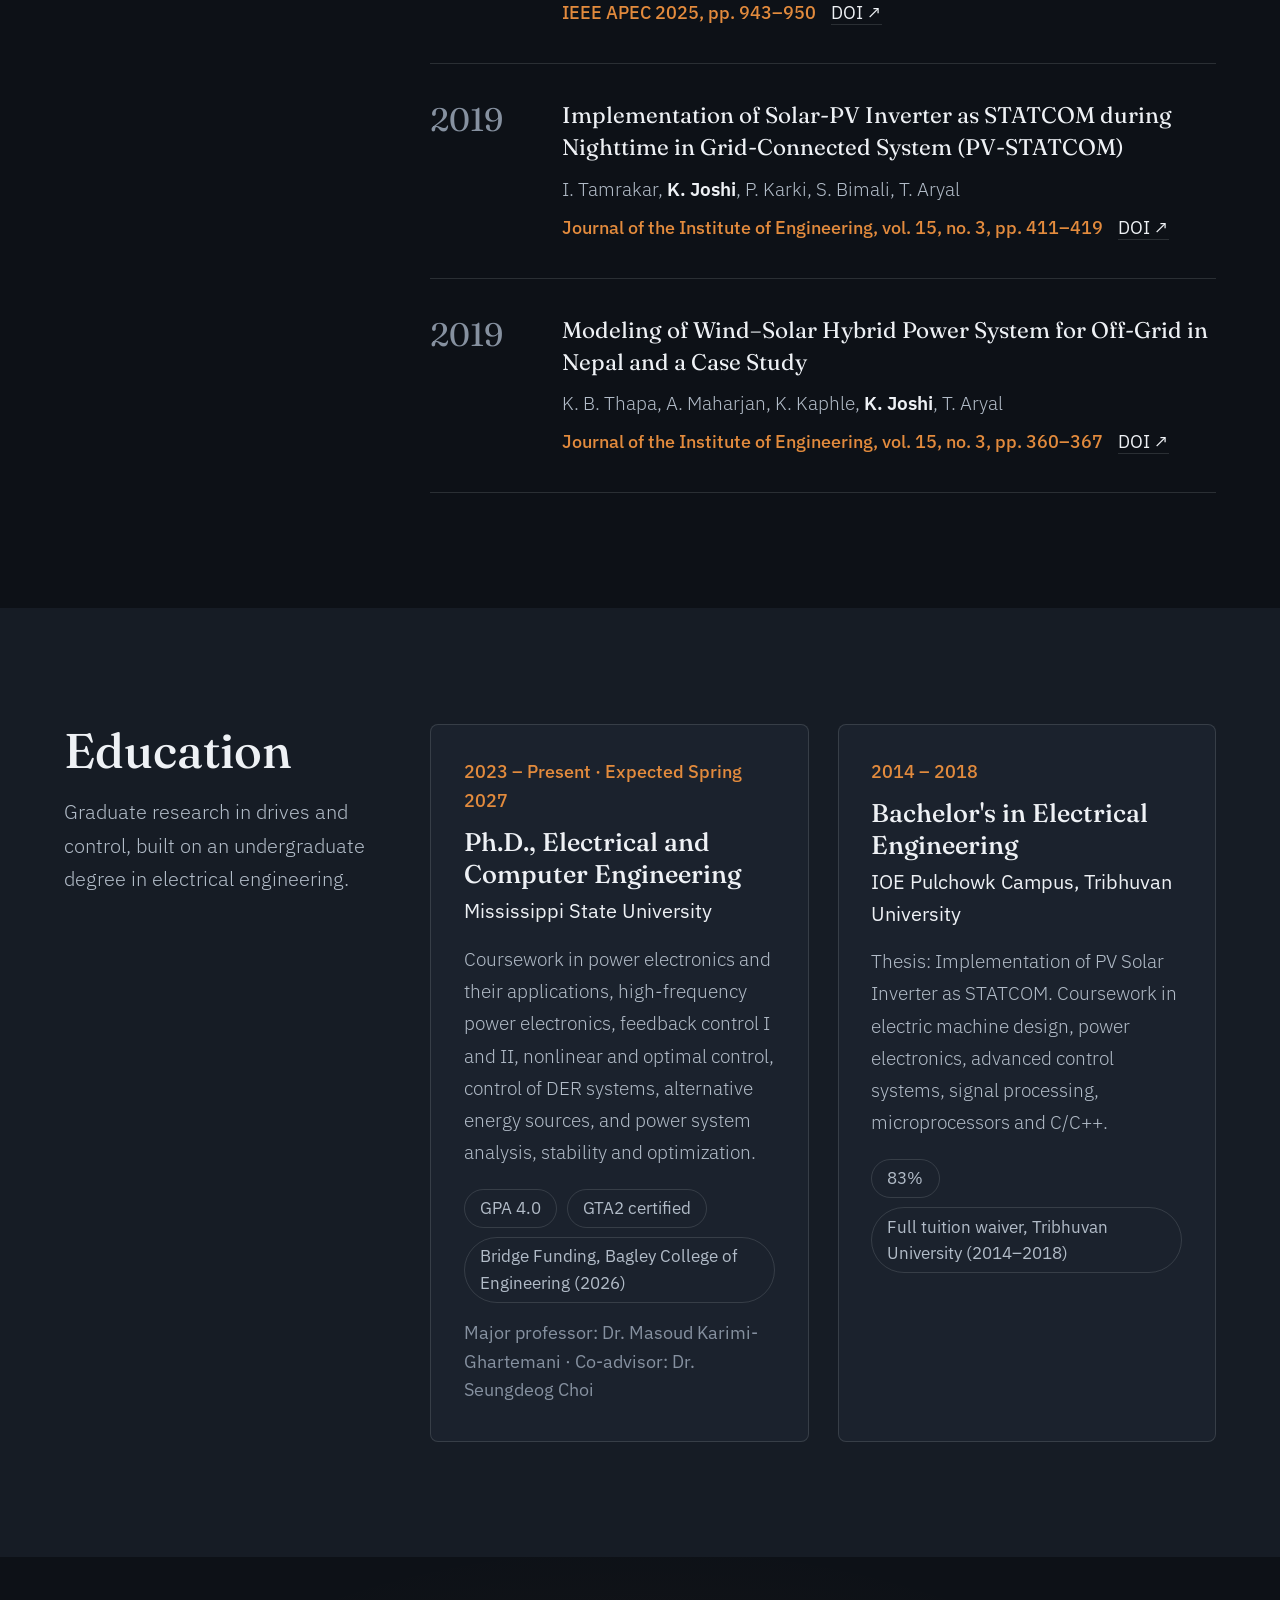
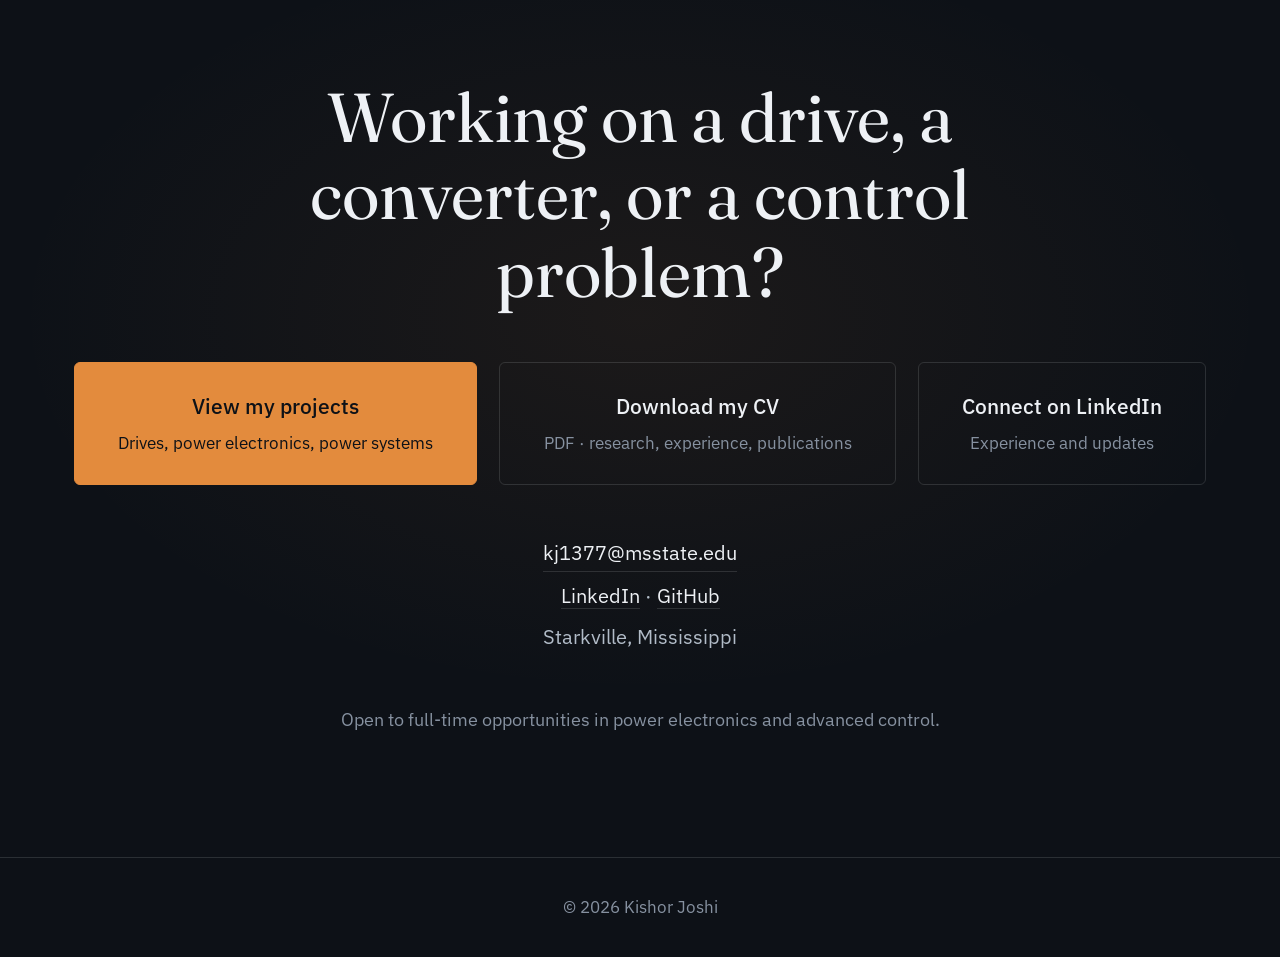
==== commit 15278a80: "Load Flow Analysis: add IEEE 14-bus load-flow figure to project card and slideshow Co-Authored-By: C" ====
--- a/index.html
+++ b/index.html
@@ -379,7 +379,7 @@
   <svg class="art" data-art="grid" viewBox="0 0 64 64"><line class="c d" x1="0" y1="32" x2="64" y2="32"/><polyline class="a" points="0,32 3,25.8 6,20.3 9,16.3 12,14.2 15,14.3 18,16.7 21,20.9 24,26.4 27,32.7 30,38.9 33,44.2 36,48 39,49.9 42,49.5 45,47 48,42.6 51,36.9 54,30.6 57,24.5 60,19.3 63,15.7"/><polyline class="b" points="0,47.6 3,49.7 6,49.7 9,47.5 12,43.3 15,37.8 18,31.5 21,25.3 24,20 27,16.1 30,14.2 33,14.4 36,16.9 39,21.2 42,26.9 45,33.2 48,39.3 51,44.6 54,48.2 57,49.9 60,49.4 63,46.7"/><polyline class="c" points="0,16.4 3,20.5 6,26 9,32.2 12,38.5 15,43.9 18,47.8 21,49.8 24,49.6 27,47.2 30,43 33,37.3 36,31.1 39,24.9 42,19.6 45,15.9 48,14.1 51,14.6 54,17.2 57,21.6 60,27.3 63,33.6"/></svg>
 </div>
 
-<script src="projects.js"></script>
+<script src="projects.js?v=2"></script>
 <script src="pmsm-pi-tuner/js/solver.js"></script>
 <script>window.PMSM_PI = window.PMSM;</script>
 <script src="pmsm-p-i-tuner/js/solver.js"></script>
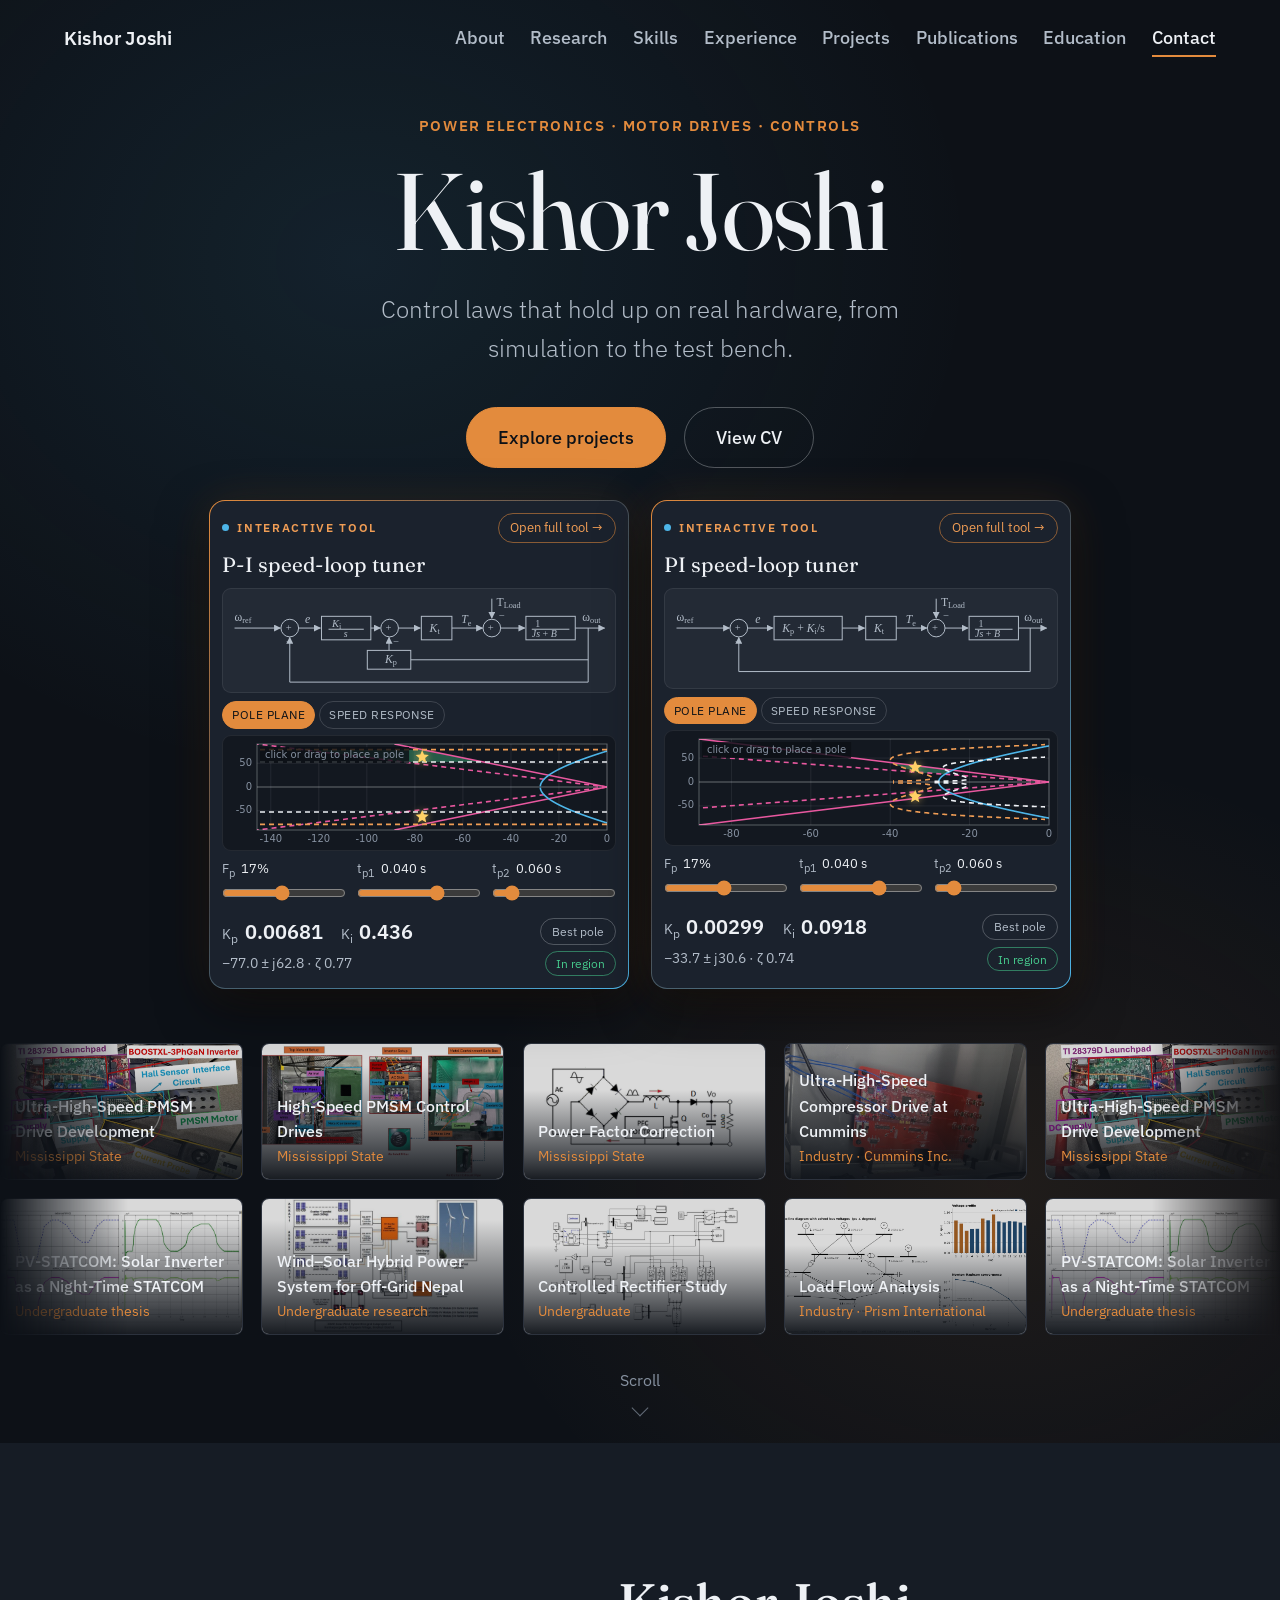
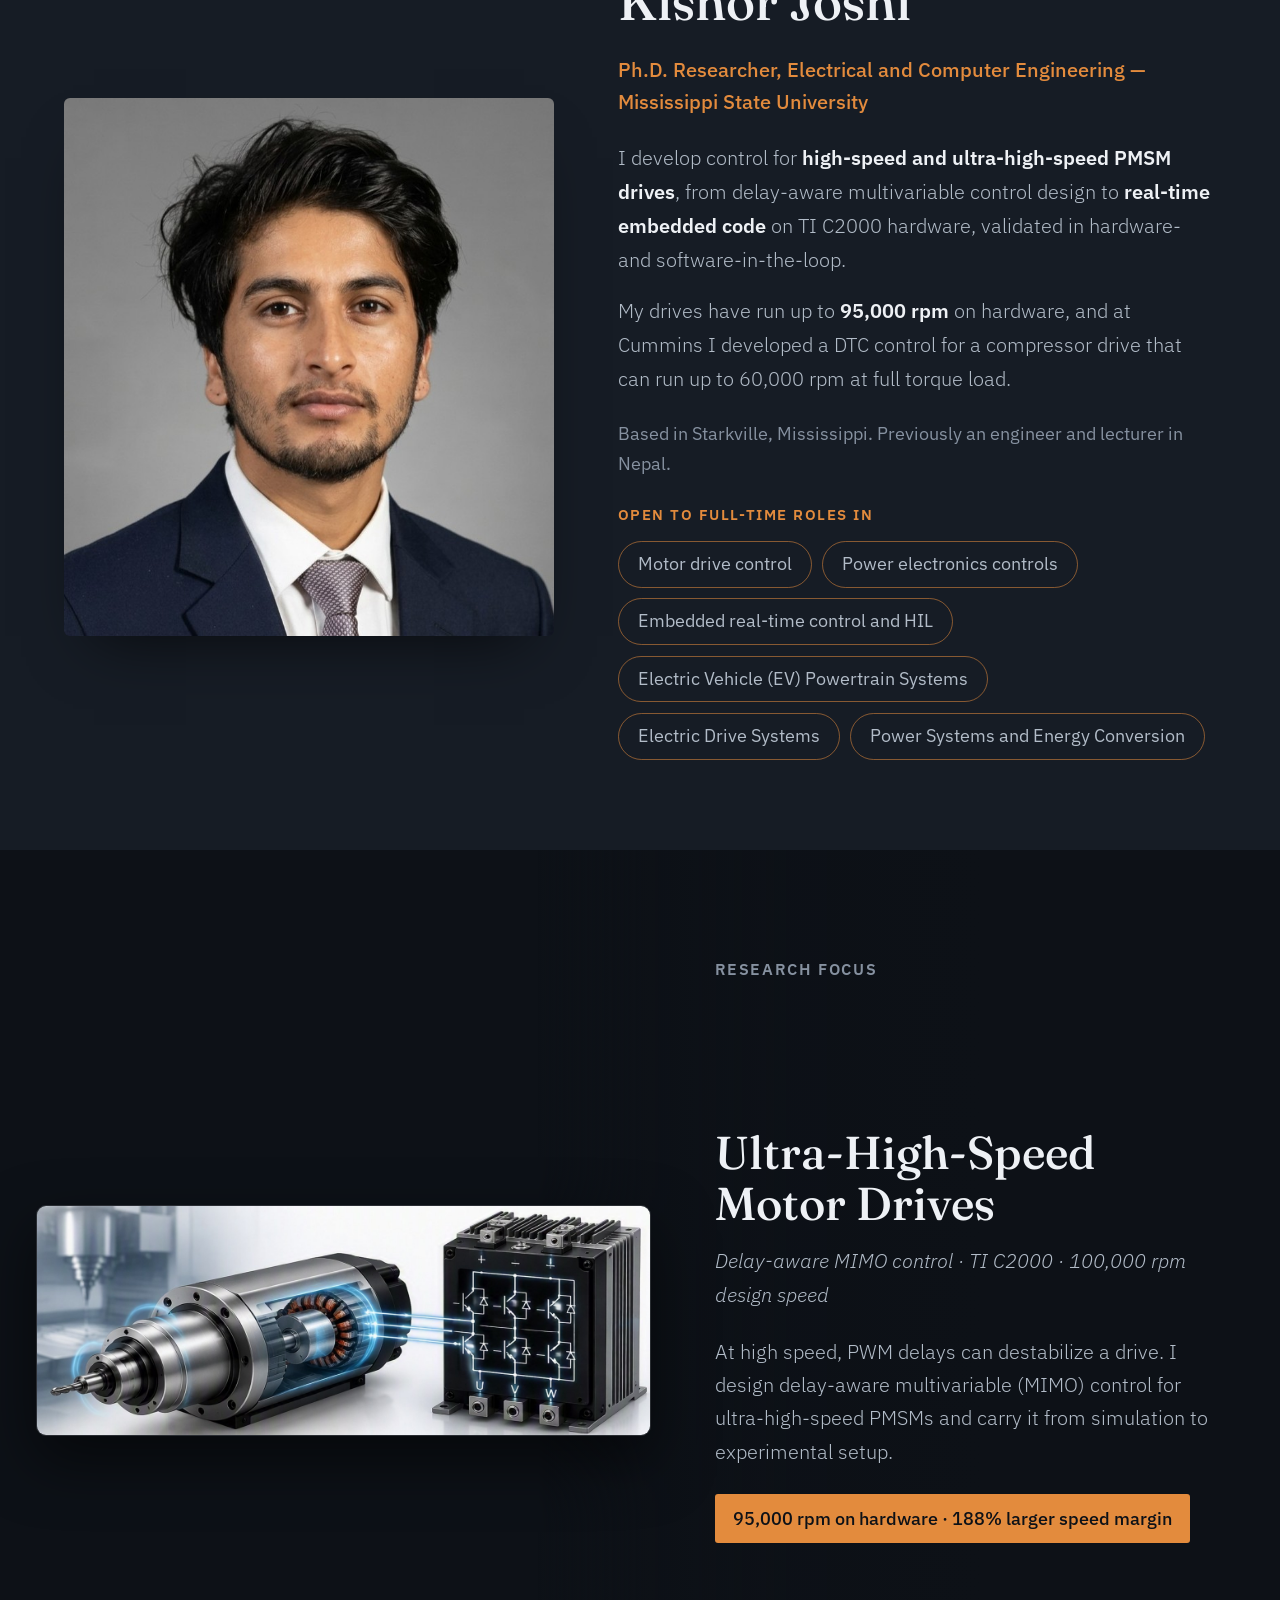
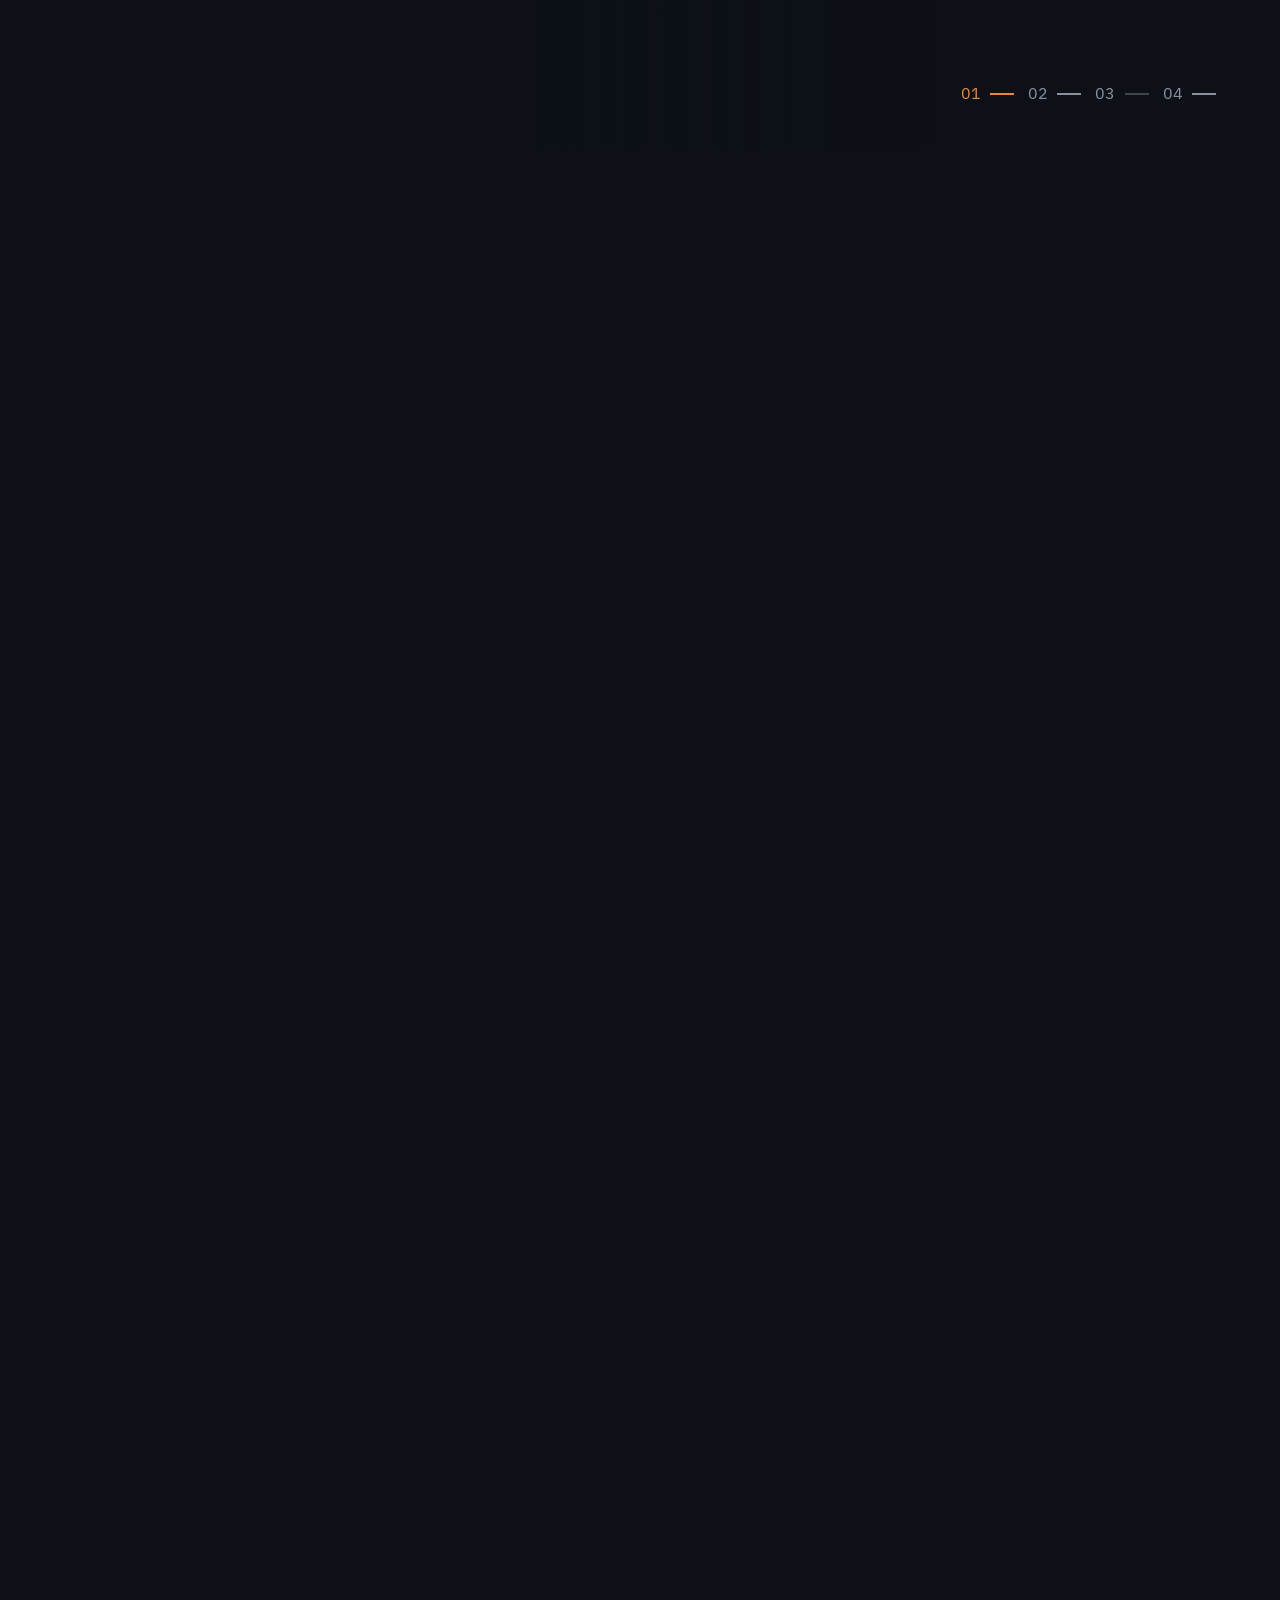
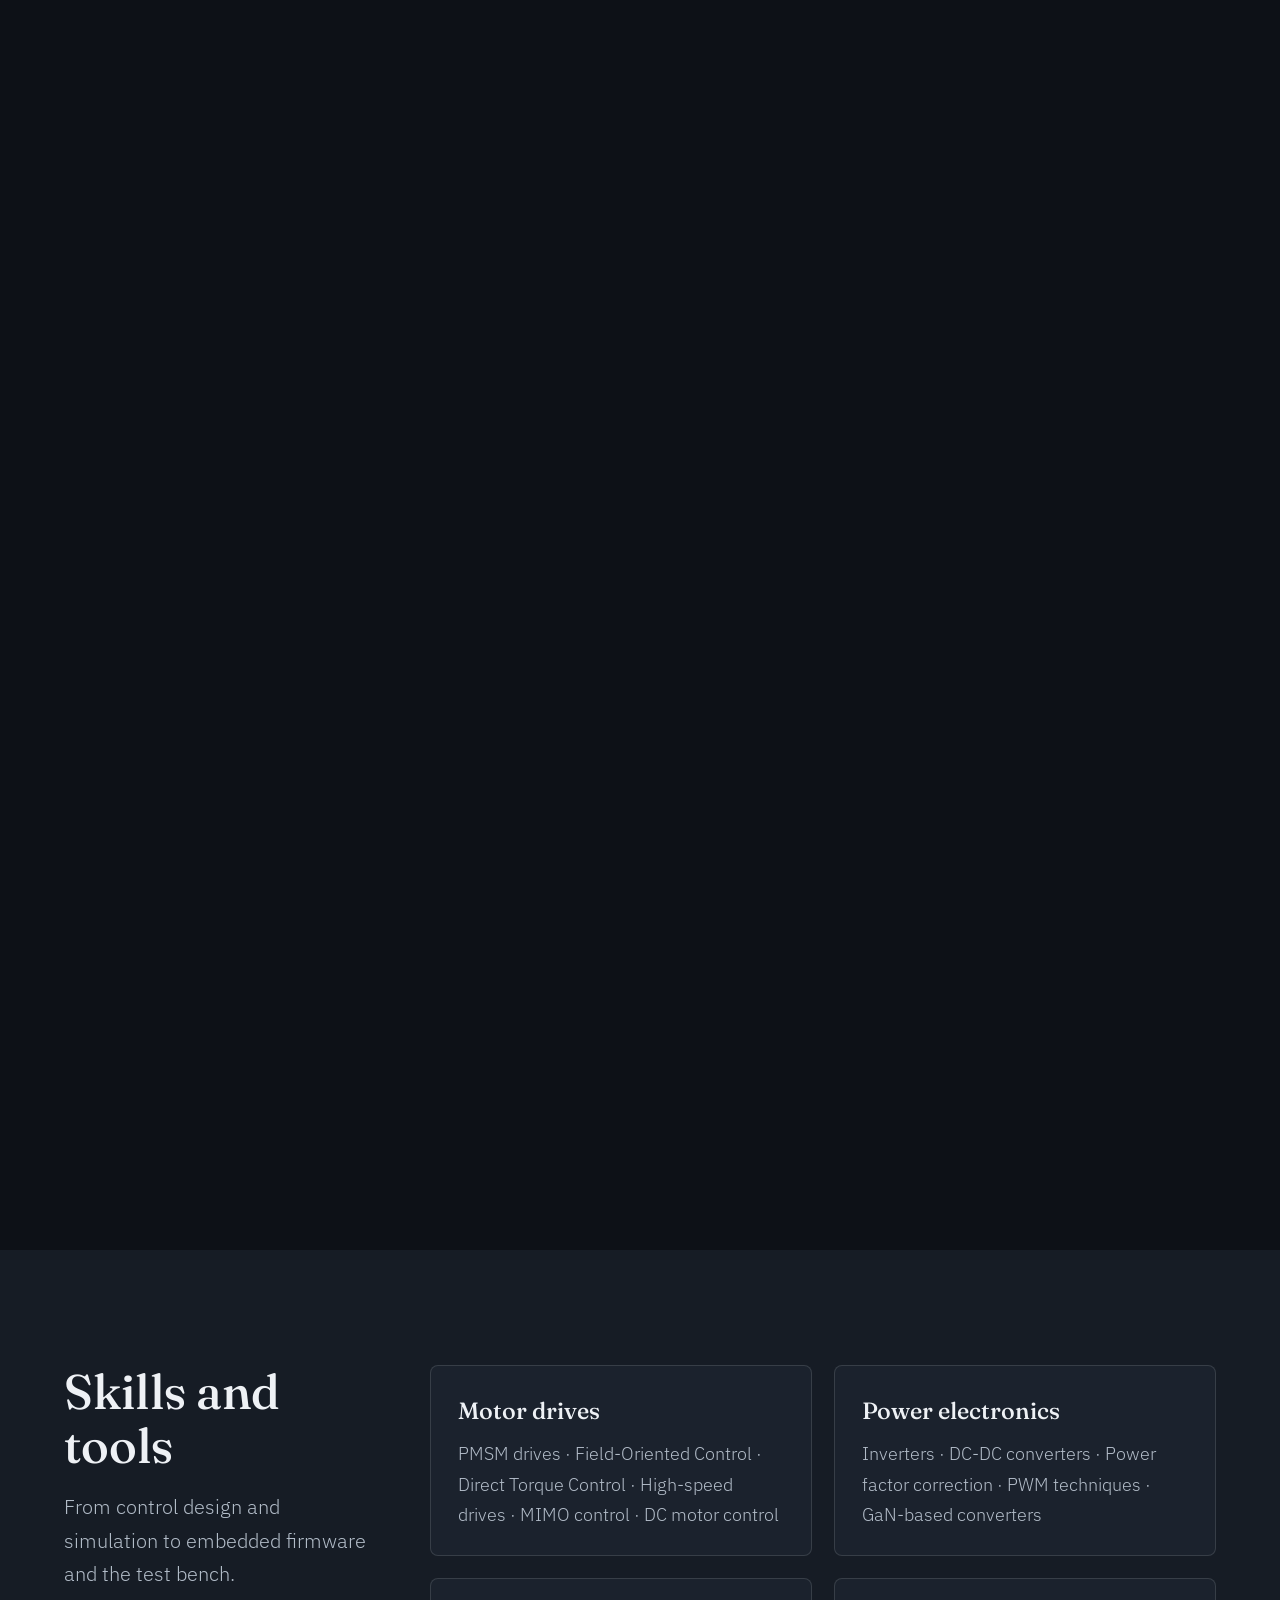
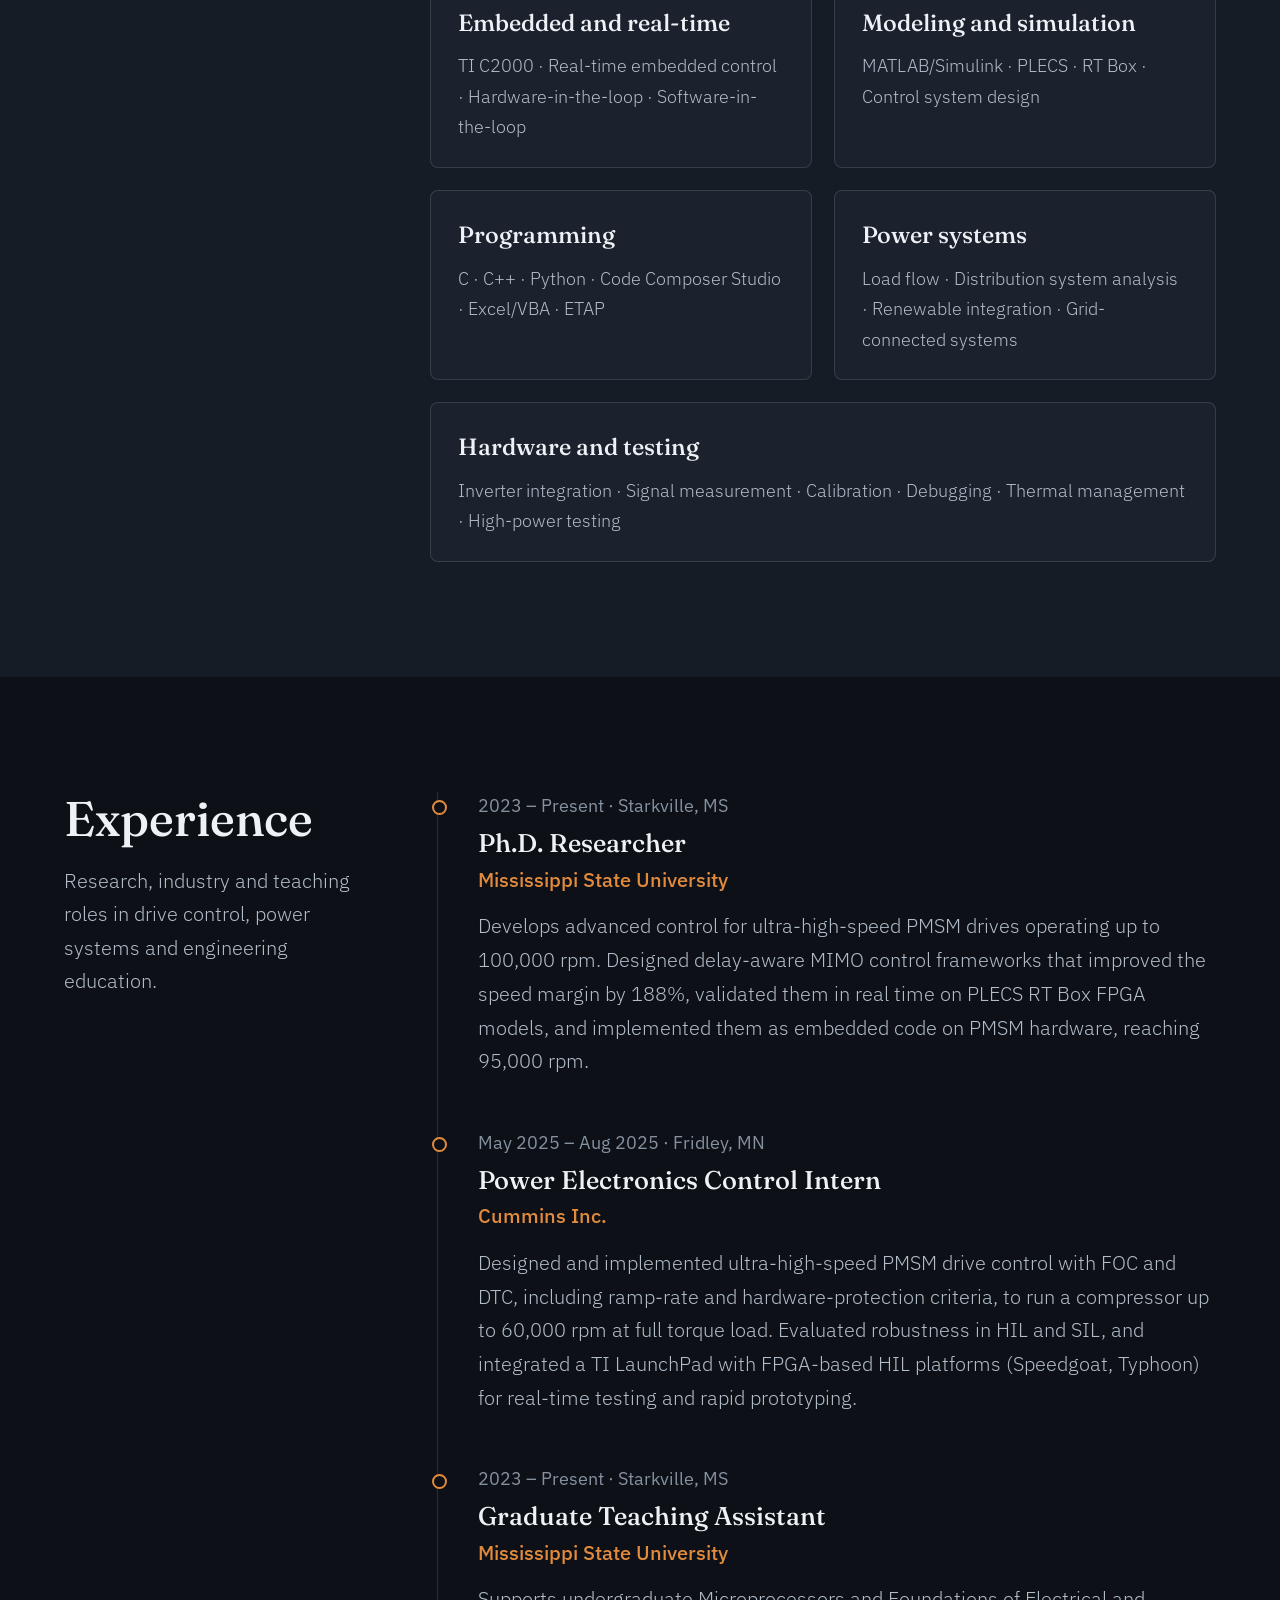
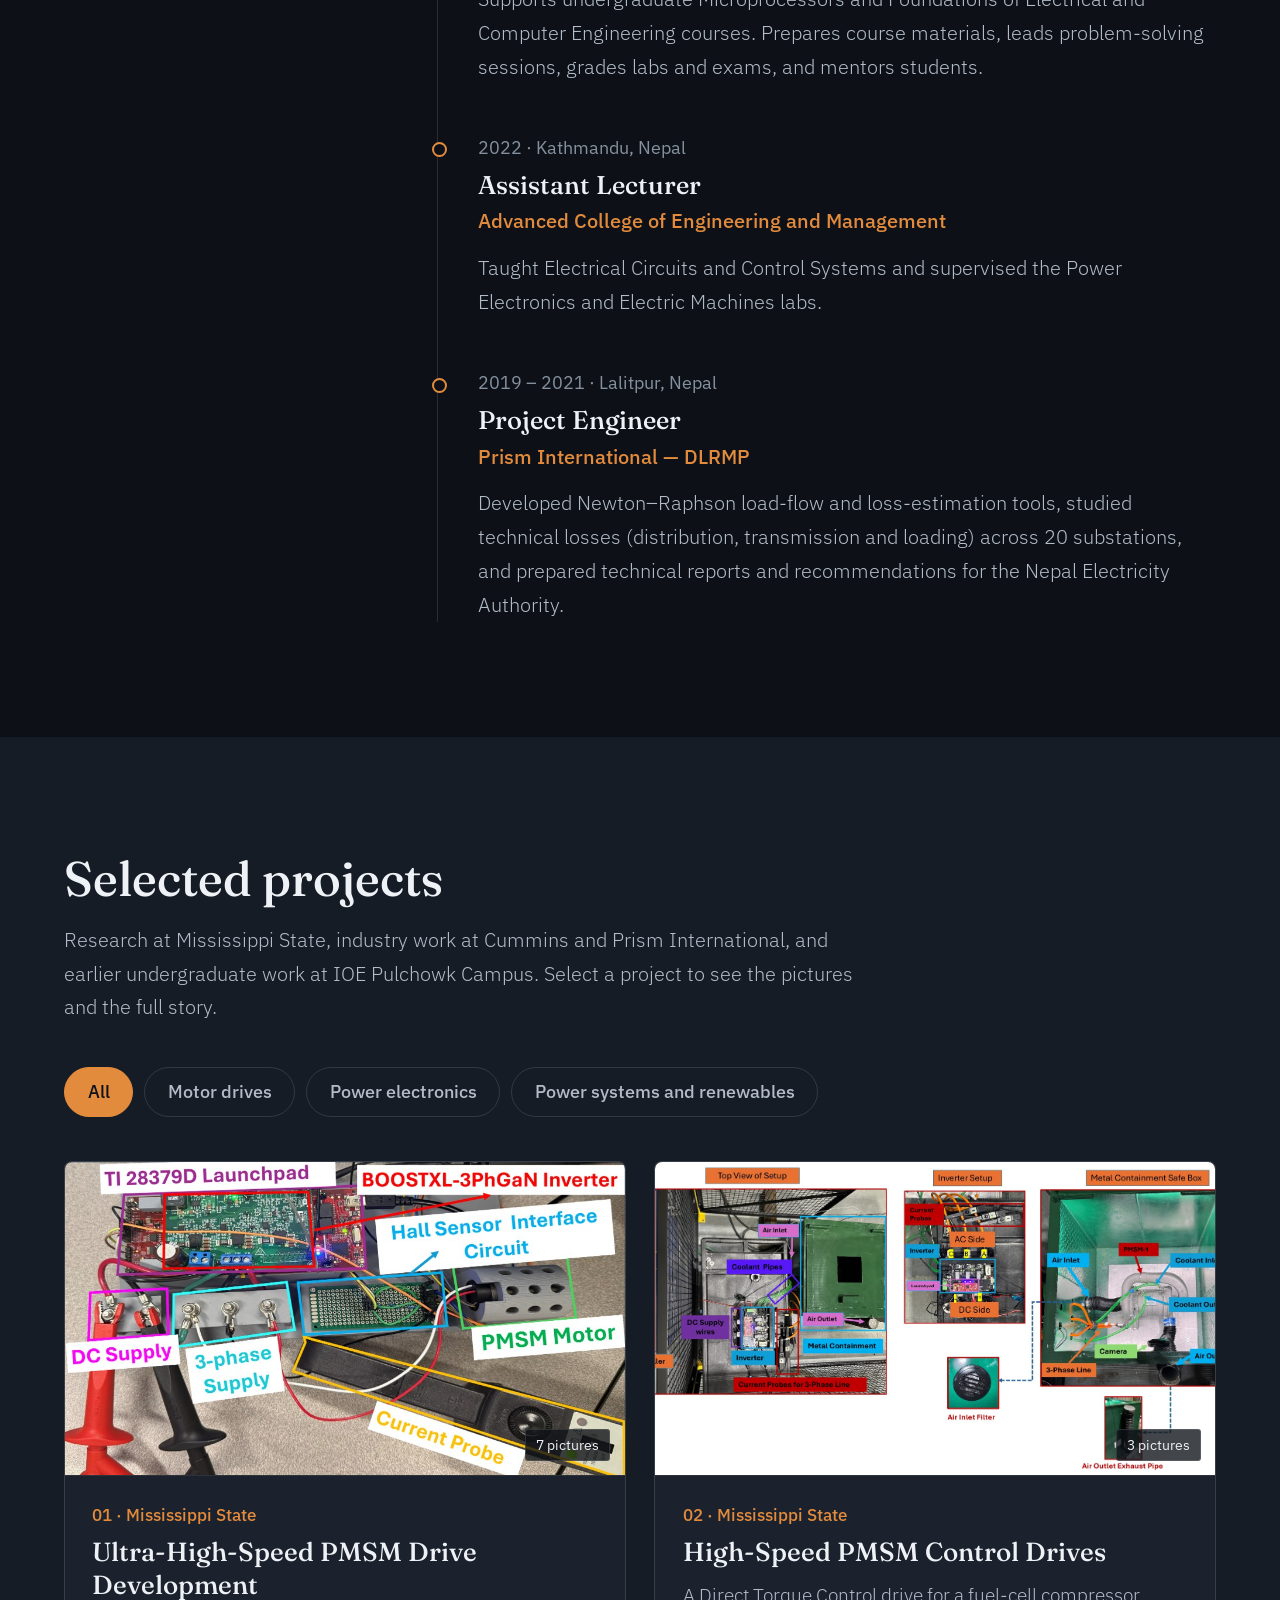
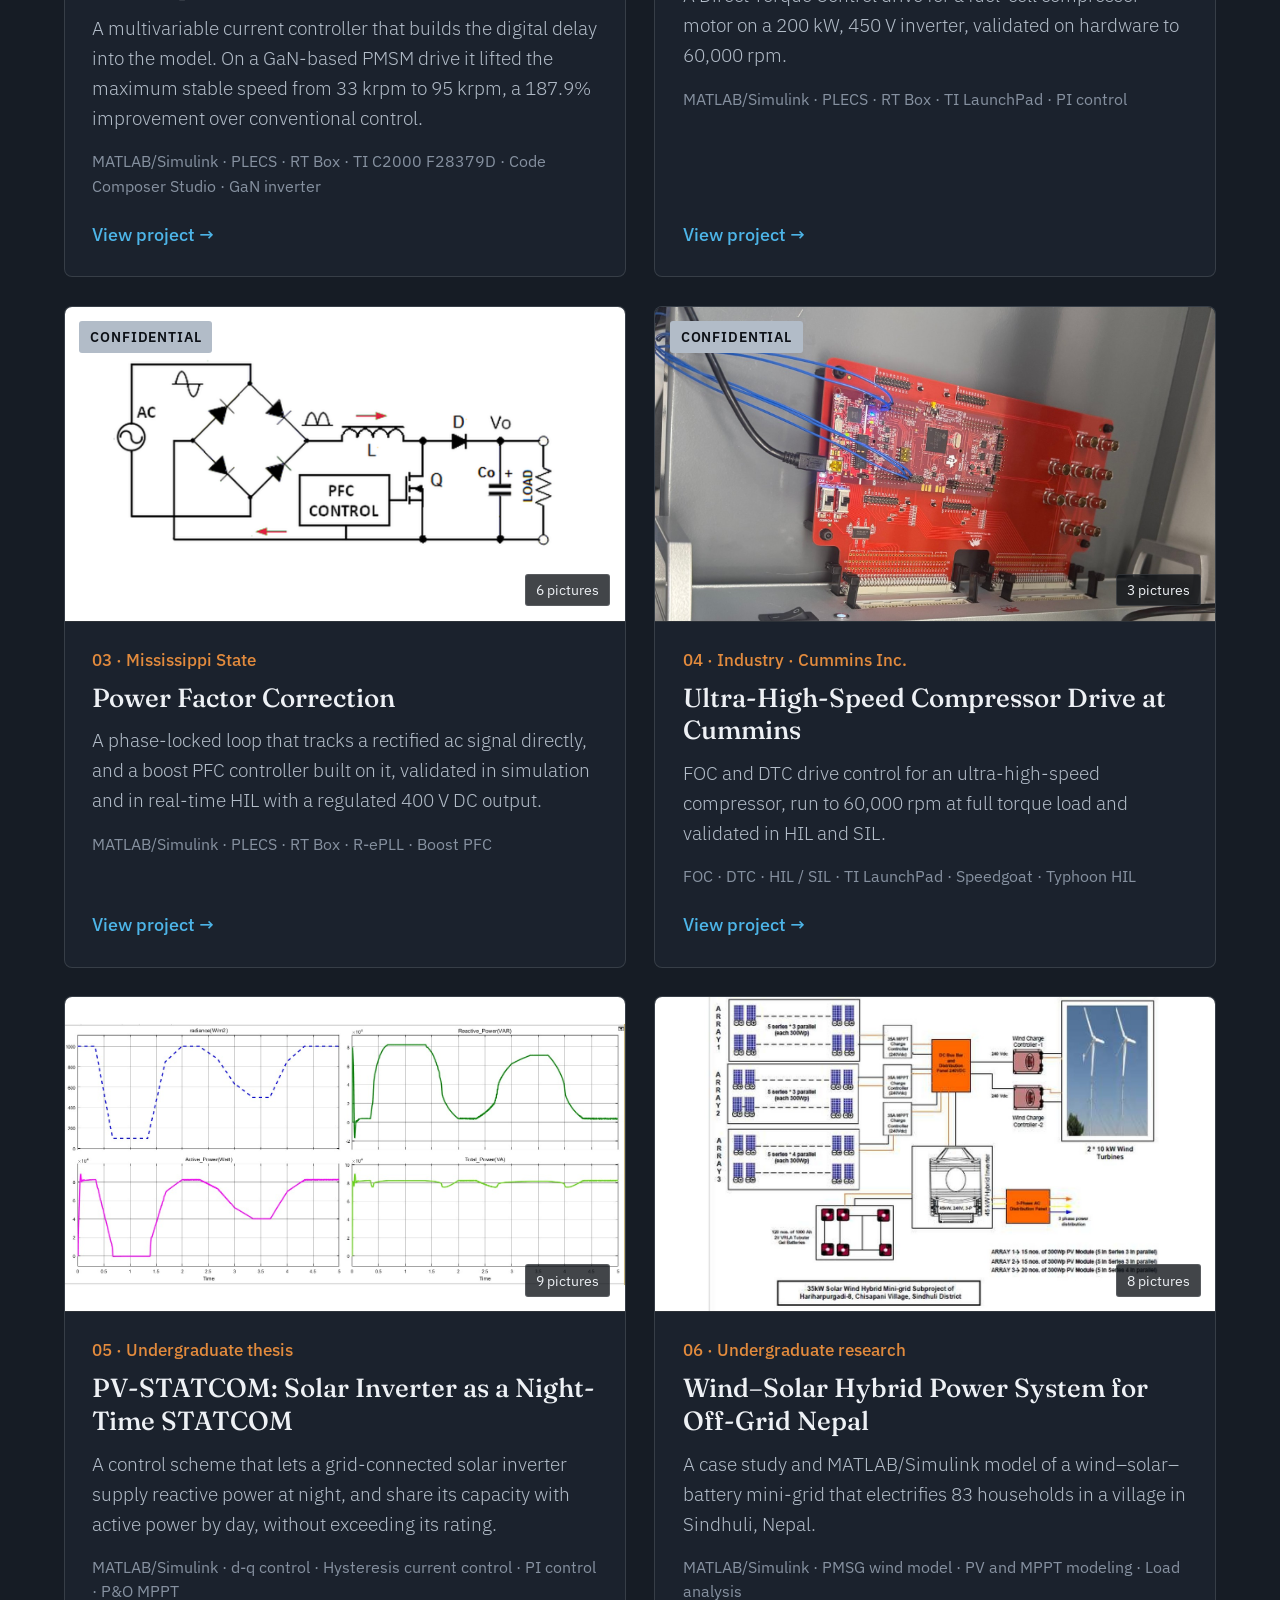
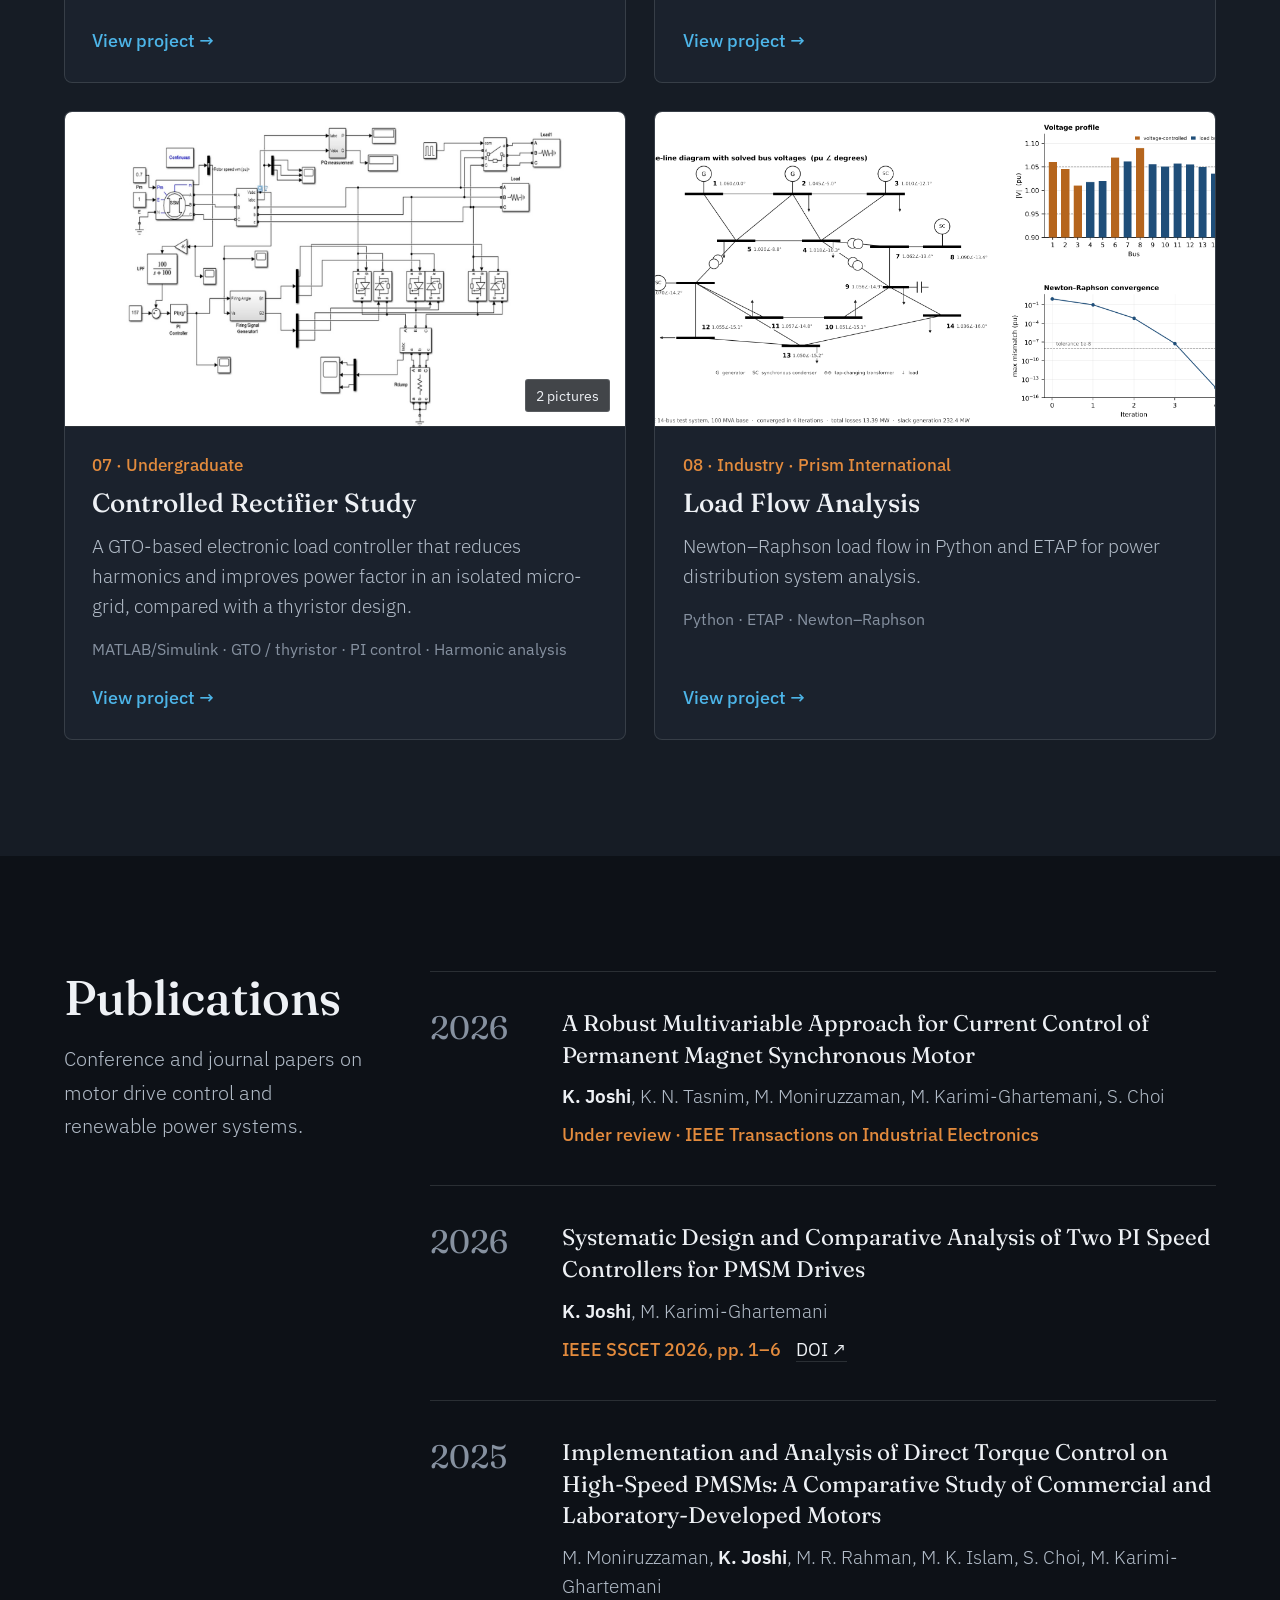
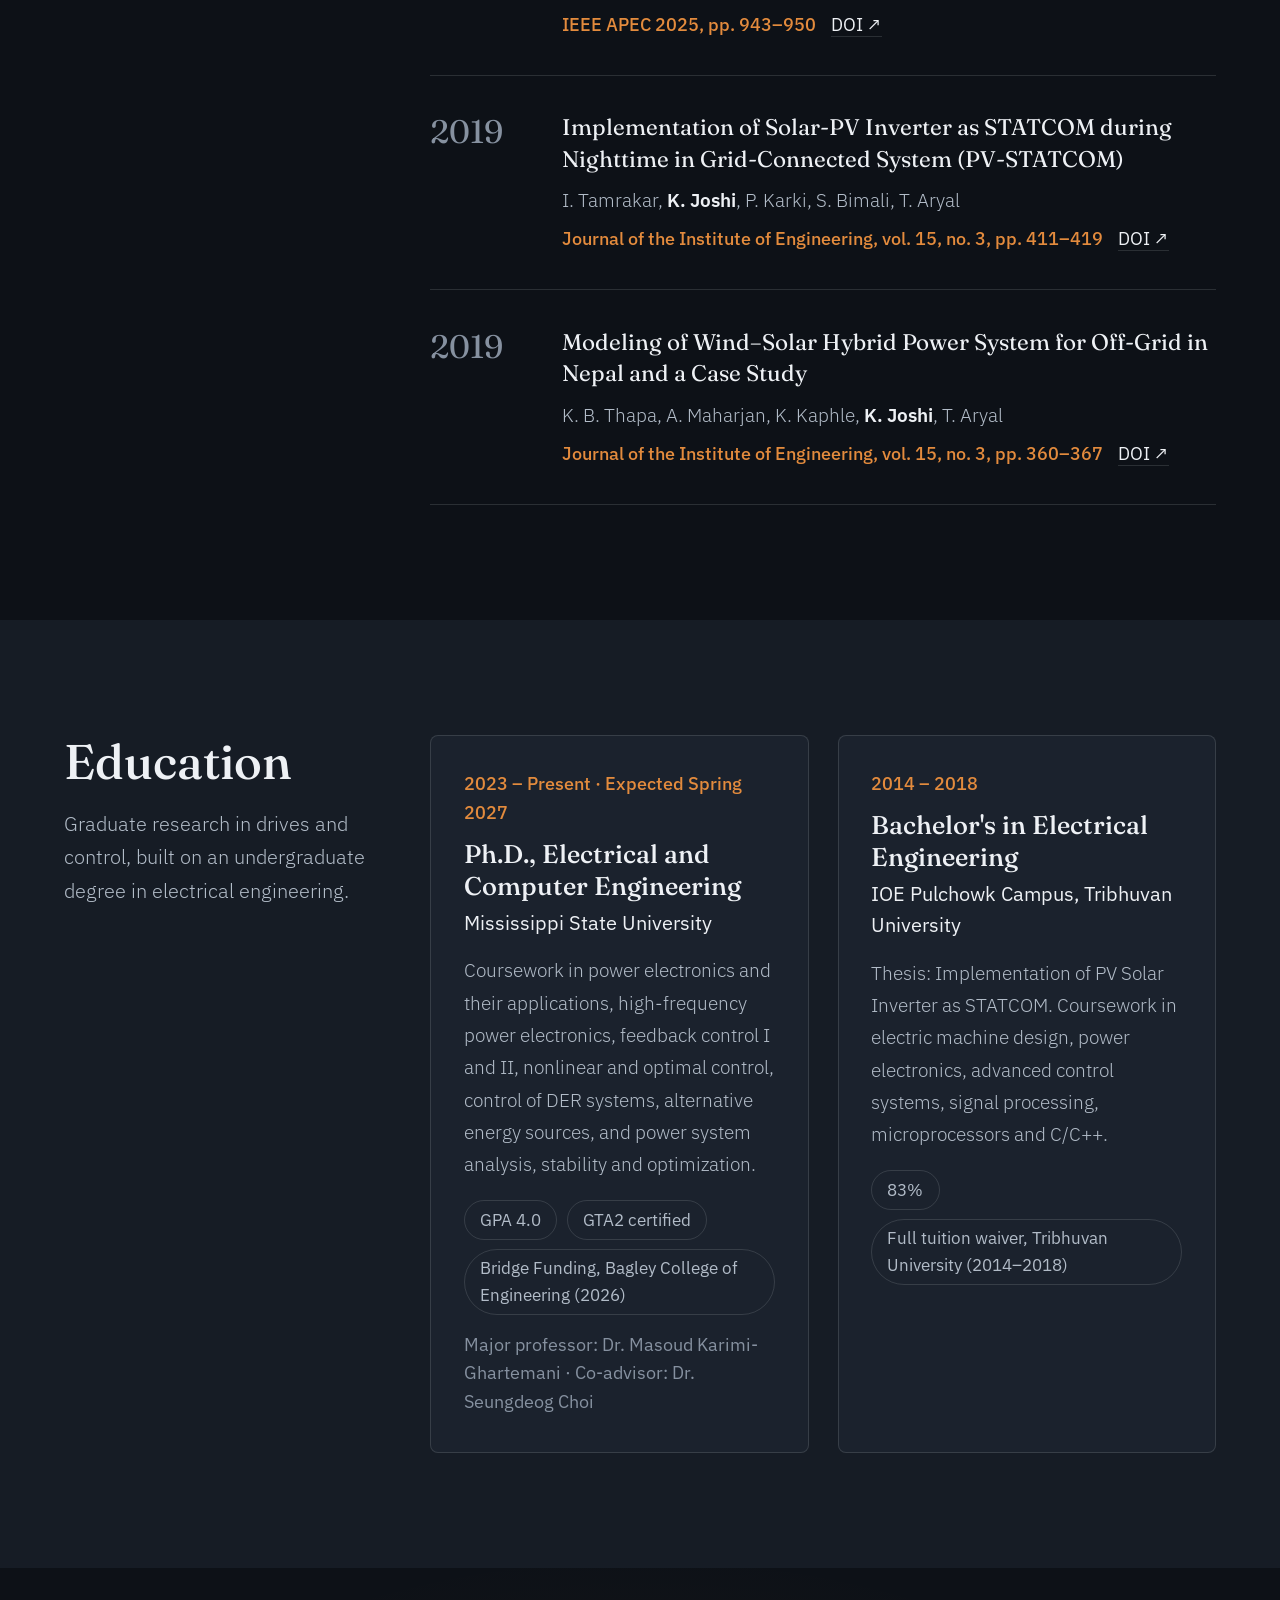
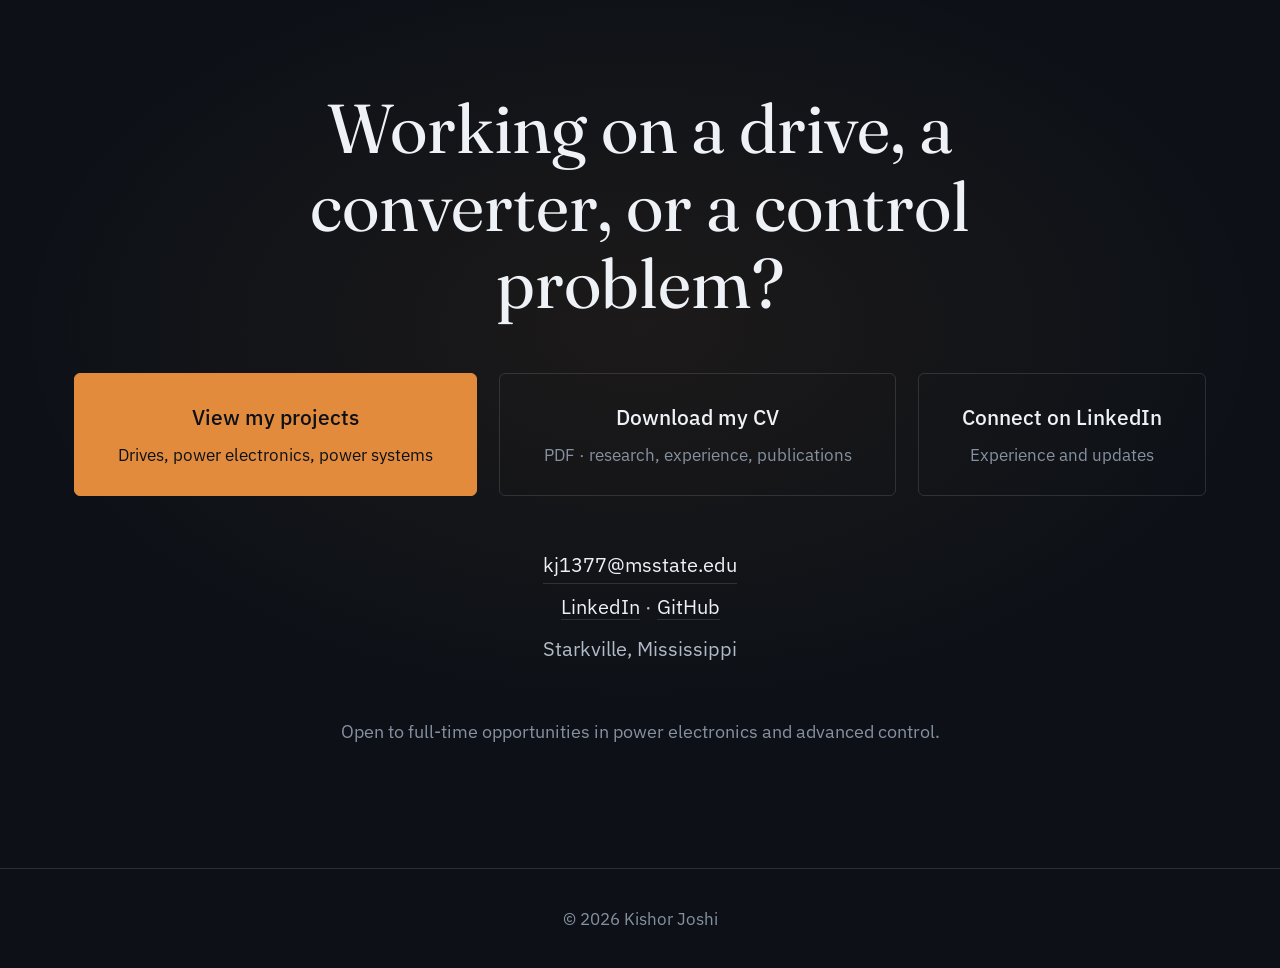
==== commit 0545441a: "Add speed-response plot (rated-speed step, then load step) to the PI and P-I tuners and hero cards S" ====
--- a/index.html
+++ b/index.html
@@ -8,7 +8,7 @@
 <link rel="preconnect" href="https://fonts.googleapis.com">
 <link rel="preconnect" href="https://fonts.gstatic.com" crossorigin>
 <link href="https://fonts.googleapis.com/css2?family=Fraunces:opsz,wght@9..144,300;9..144,400;9..144,500;9..144,600&family=IBM+Plex+Sans:wght@300;400;500;600&display=swap" rel="stylesheet">
-<link rel="stylesheet" href="styles.css?v=6">
+<link rel="stylesheet" href="styles.css?v=8">
 <script>document.documentElement.classList.add('js');</script>
 </head>
 <body>
@@ -380,11 +380,11 @@
 </div>
 
 <script src="projects.js?v=2"></script>
-<script src="pmsm-pi-tuner/js/solver.js"></script>
+<script src="pmsm-pi-tuner/js/solver.js?v=2"></script>
 <script>window.PMSM_PI = window.PMSM;</script>
-<script src="pmsm-p-i-tuner/js/solver.js"></script>
+<script src="pmsm-p-i-tuner/js/solver.js?v=2"></script>
 <script>window.PMSM_PII = window.PMSM;</script>
-<script src="hero-tools.js?v=3"></script>
+<script src="hero-tools.js?v=5"></script>
 <script src="site.js"></script>
 </body>
 </html>
--- a/styles.css
+++ b/styles.css
@@ -196,9 +196,19 @@
 .tool-diagram .blk{ fill:none; stroke:currentColor; stroke-width:1.7; }
 .tool-diagram .ln{ stroke:currentColor; stroke-width:1.7; fill:none; }
 .tool-plot{
-  display:block; width:100%; height:138px; margin-top:8px; border-radius:9px; cursor:crosshair; touch-action:none;
+  display:block; width:100%; height:116px; margin-top:6px; border-radius:9px; cursor:crosshair; touch-action:none;
   background:rgba(13,17,23,0.55); border:1px solid rgba(238,241,245,0.08);
 }
+.tool-plot[hidden]{ display:none; }
+.tool-resp{ cursor:default; }
+.tool-tabs{ display:flex; gap:4px; margin-top:8px; }
+.tool-tabs button{
+  font:inherit; font-size:0.68rem; letter-spacing:0.04em; text-transform:uppercase; cursor:pointer;
+  padding:3px 9px; border-radius:999px; color:var(--ink-dim); background:transparent; border:1px solid rgba(238,241,245,0.16);
+}
+.tool-tabs button:hover{ color:var(--ink); border-color:rgba(238,241,245,0.35); }
+.tool-tabs button.on{ color:var(--bg-deep); background:var(--copper); border-color:var(--copper); }
+.tool-tabs button:focus-visible{ outline:2px solid var(--copper); outline-offset:2px; }
 .tool-plot:focus-visible{ outline:2px solid var(--copper); outline-offset:2px; }
 .tool-sliders{ display:grid; grid-template-columns:repeat(3, 1fr); gap:0.6rem; margin-top:8px; }
 .tool-sliders label{ display:block; font-size:0.72rem; color:var(--ink-dim); }
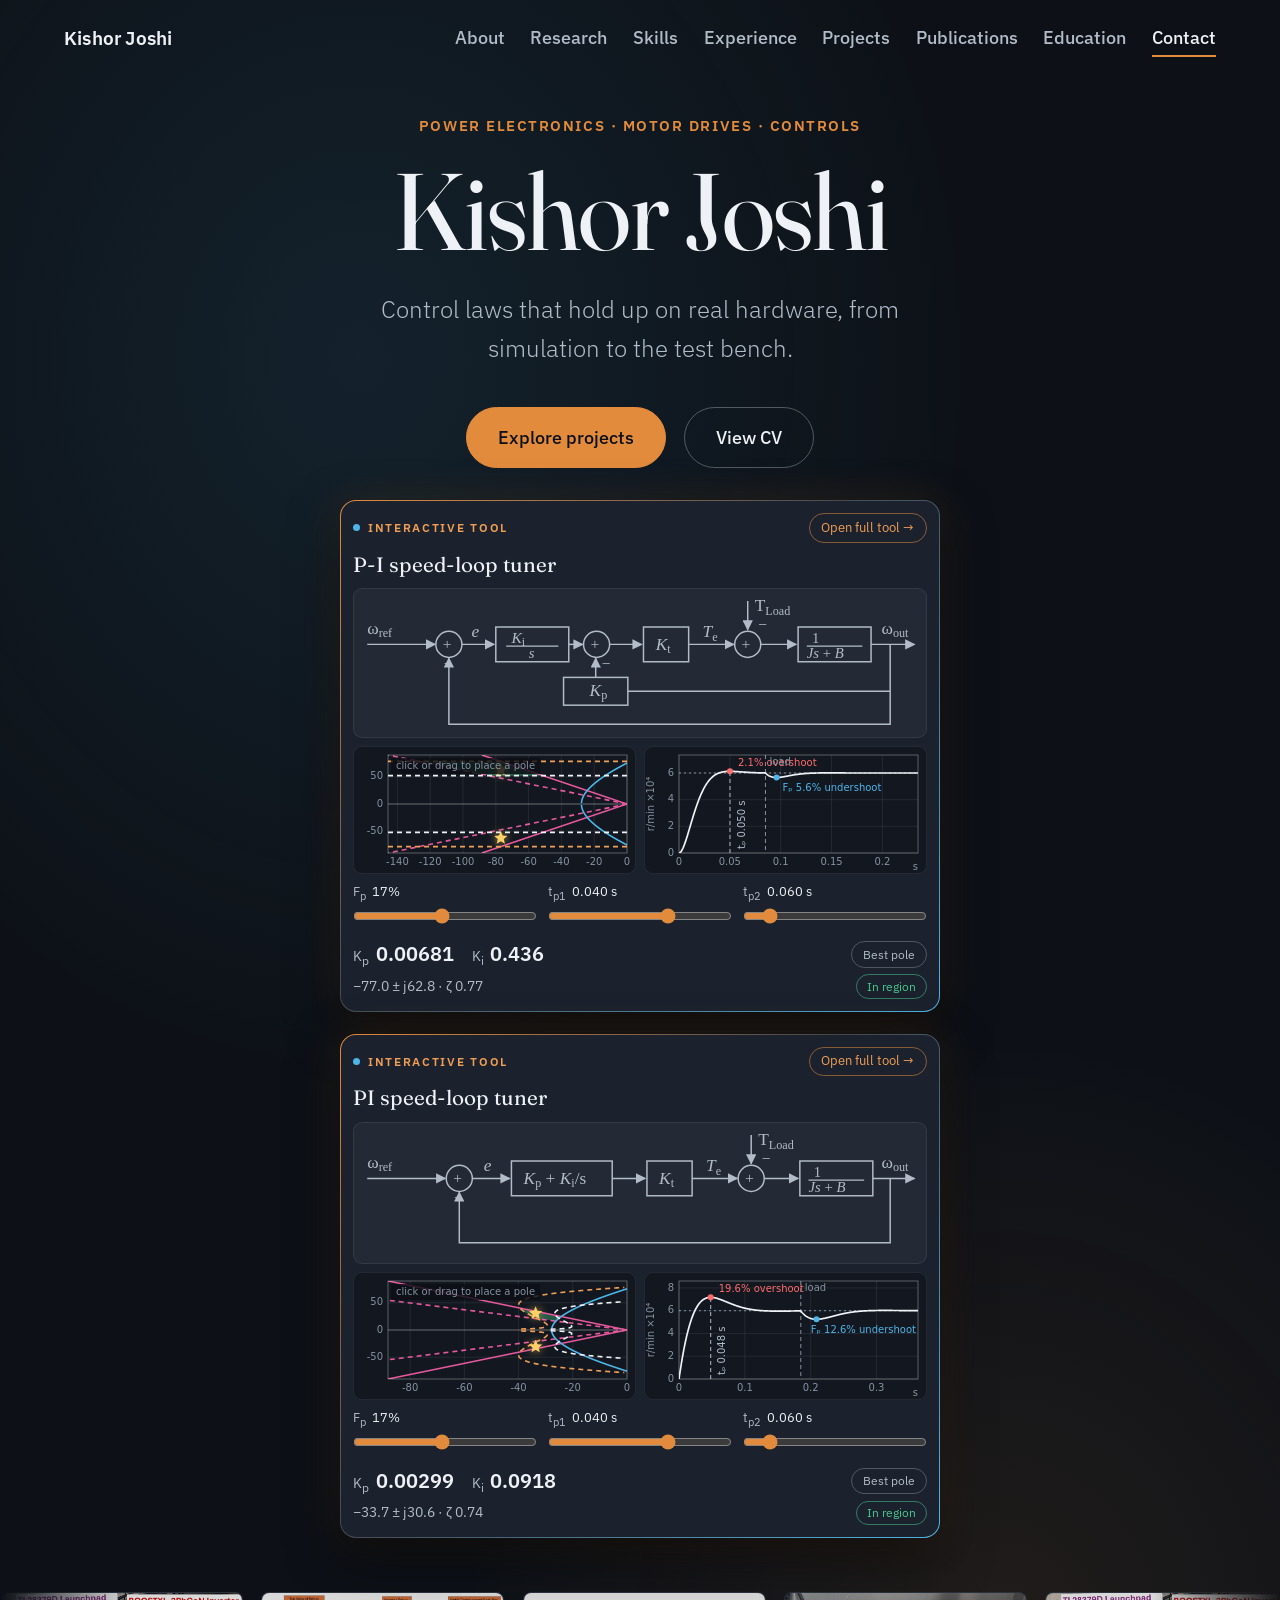
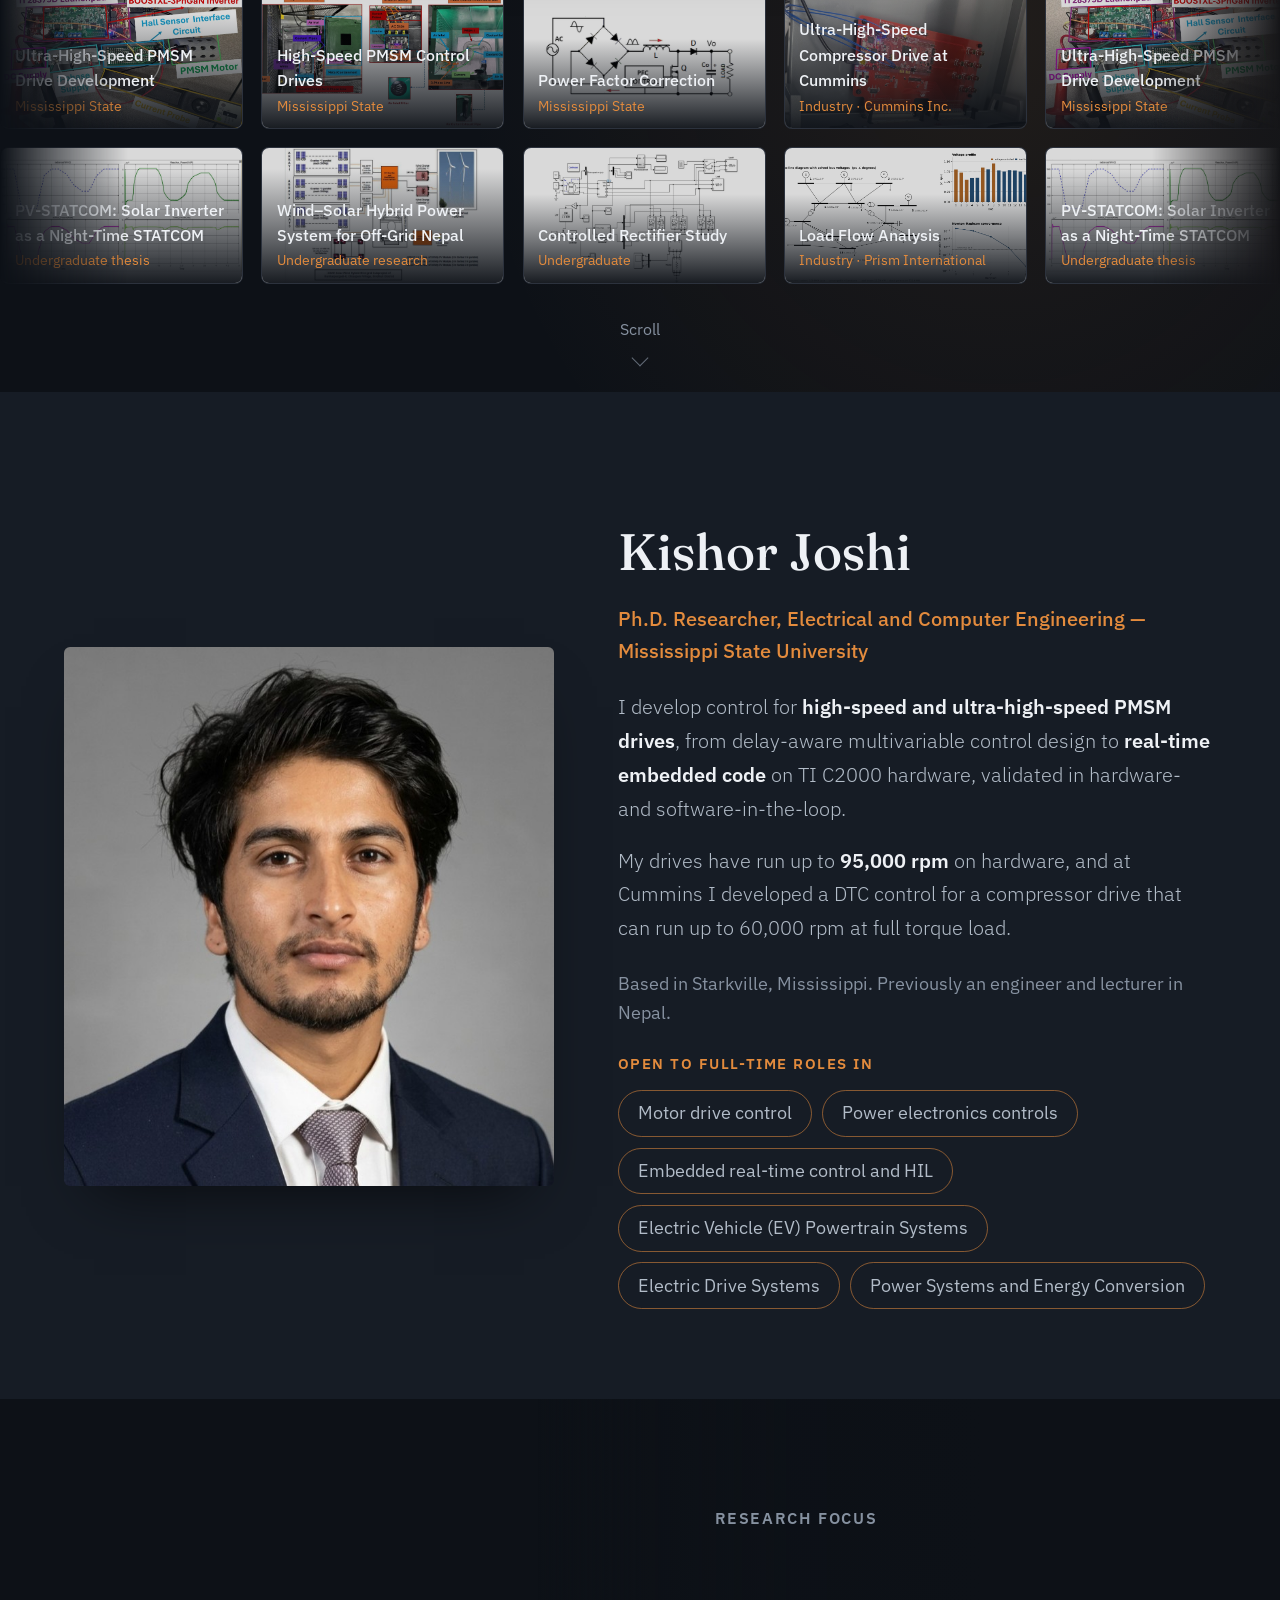
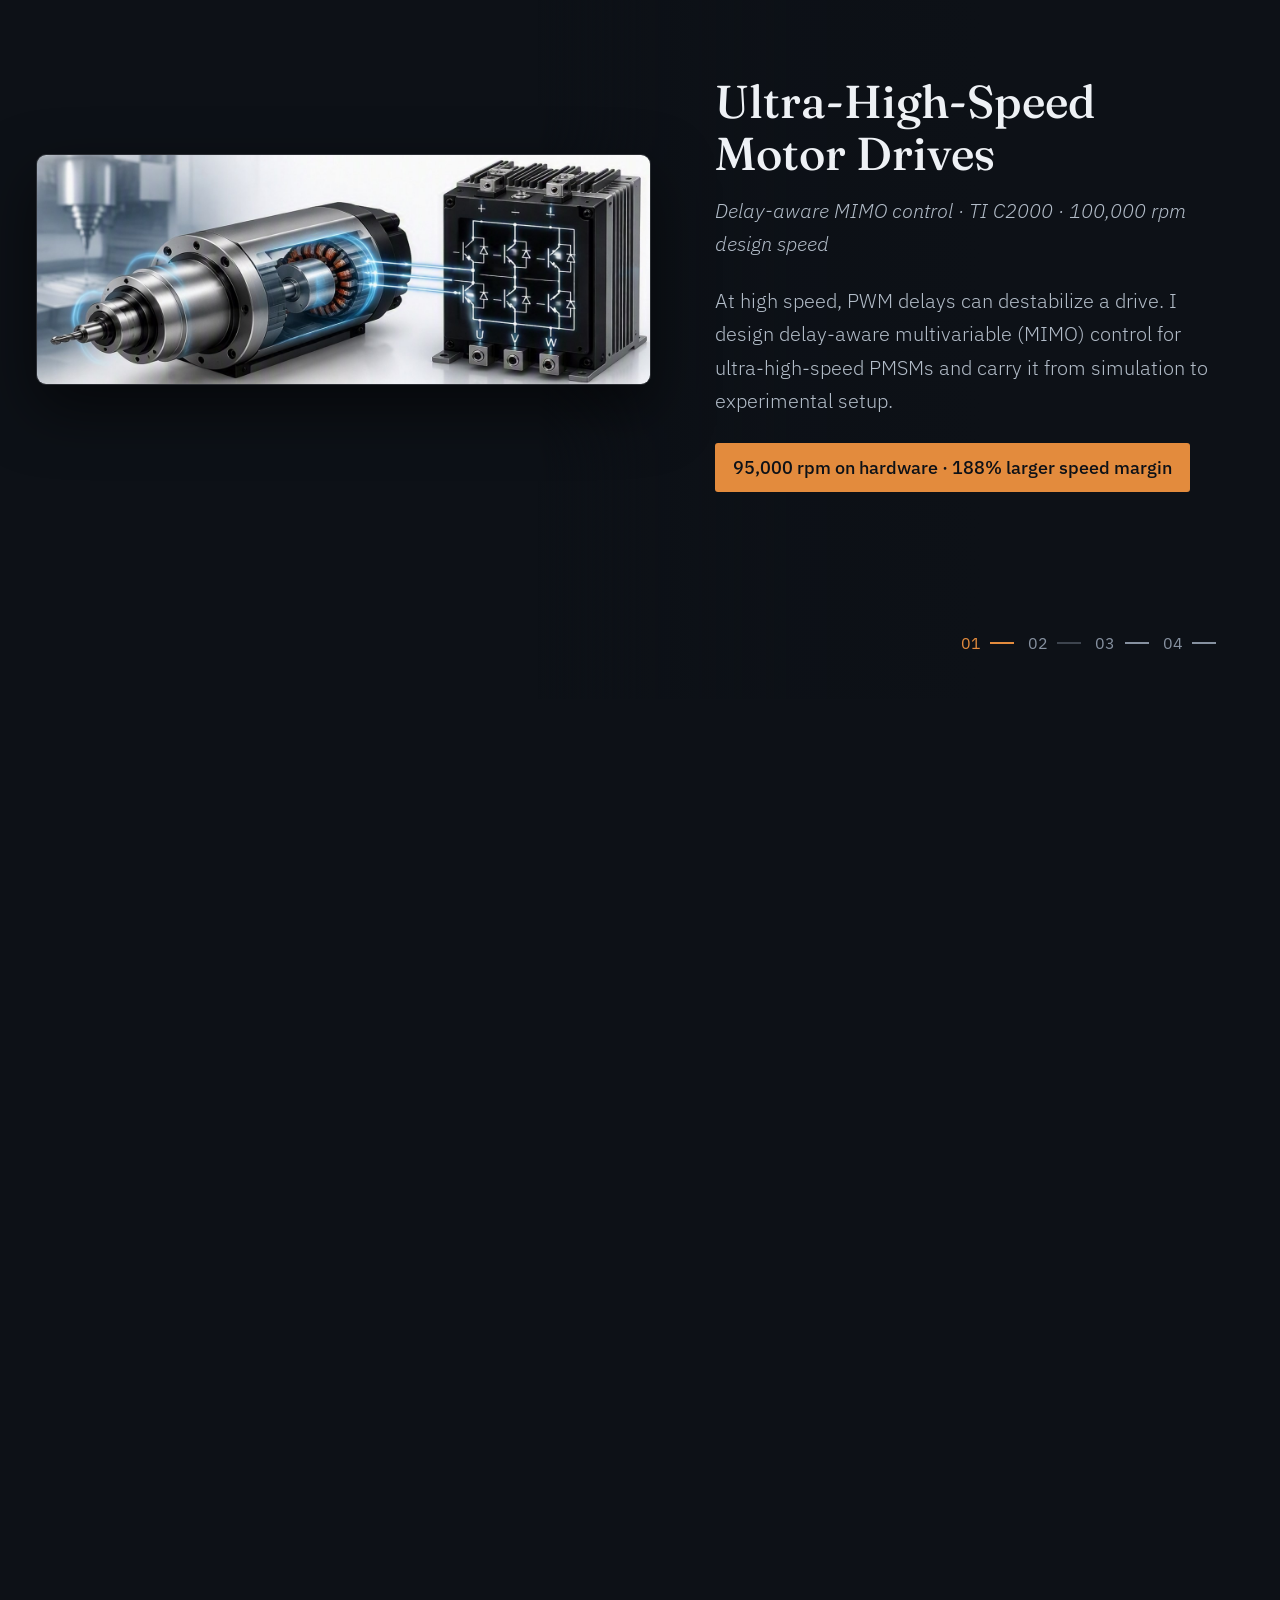
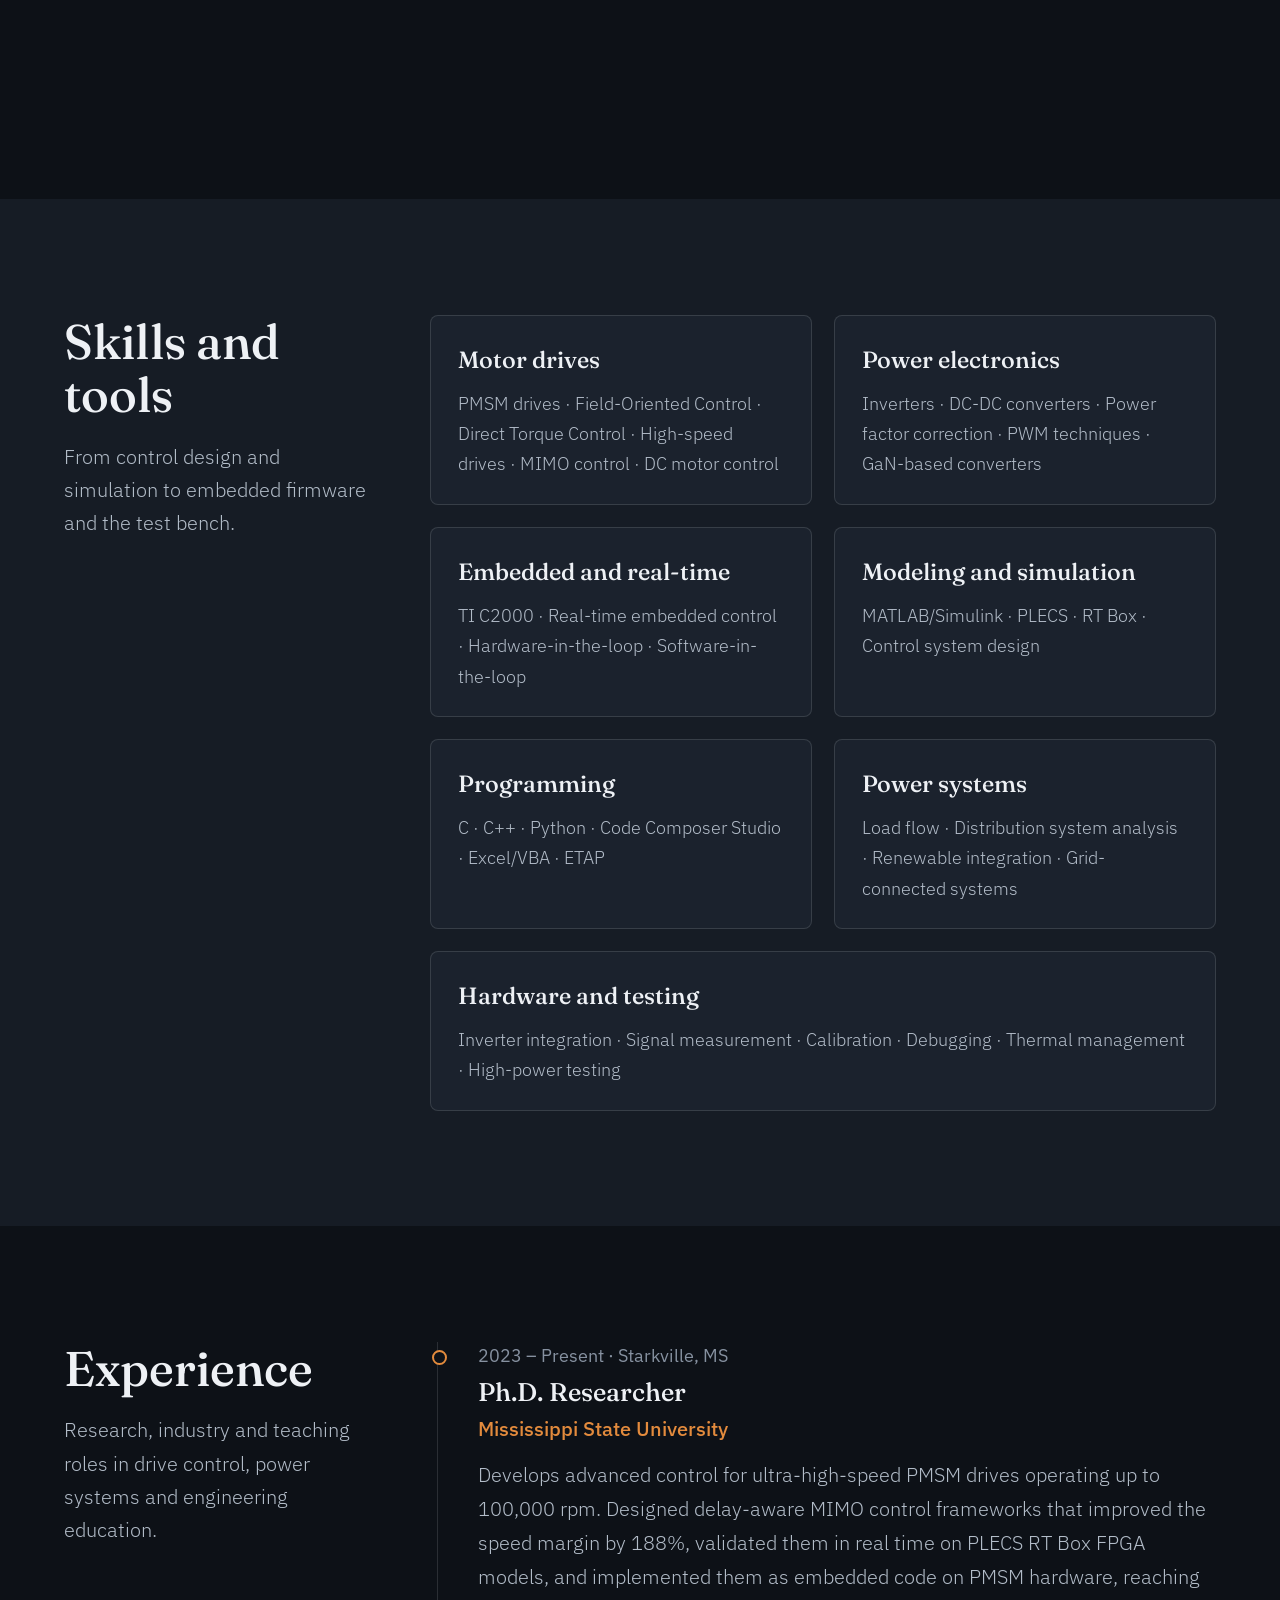
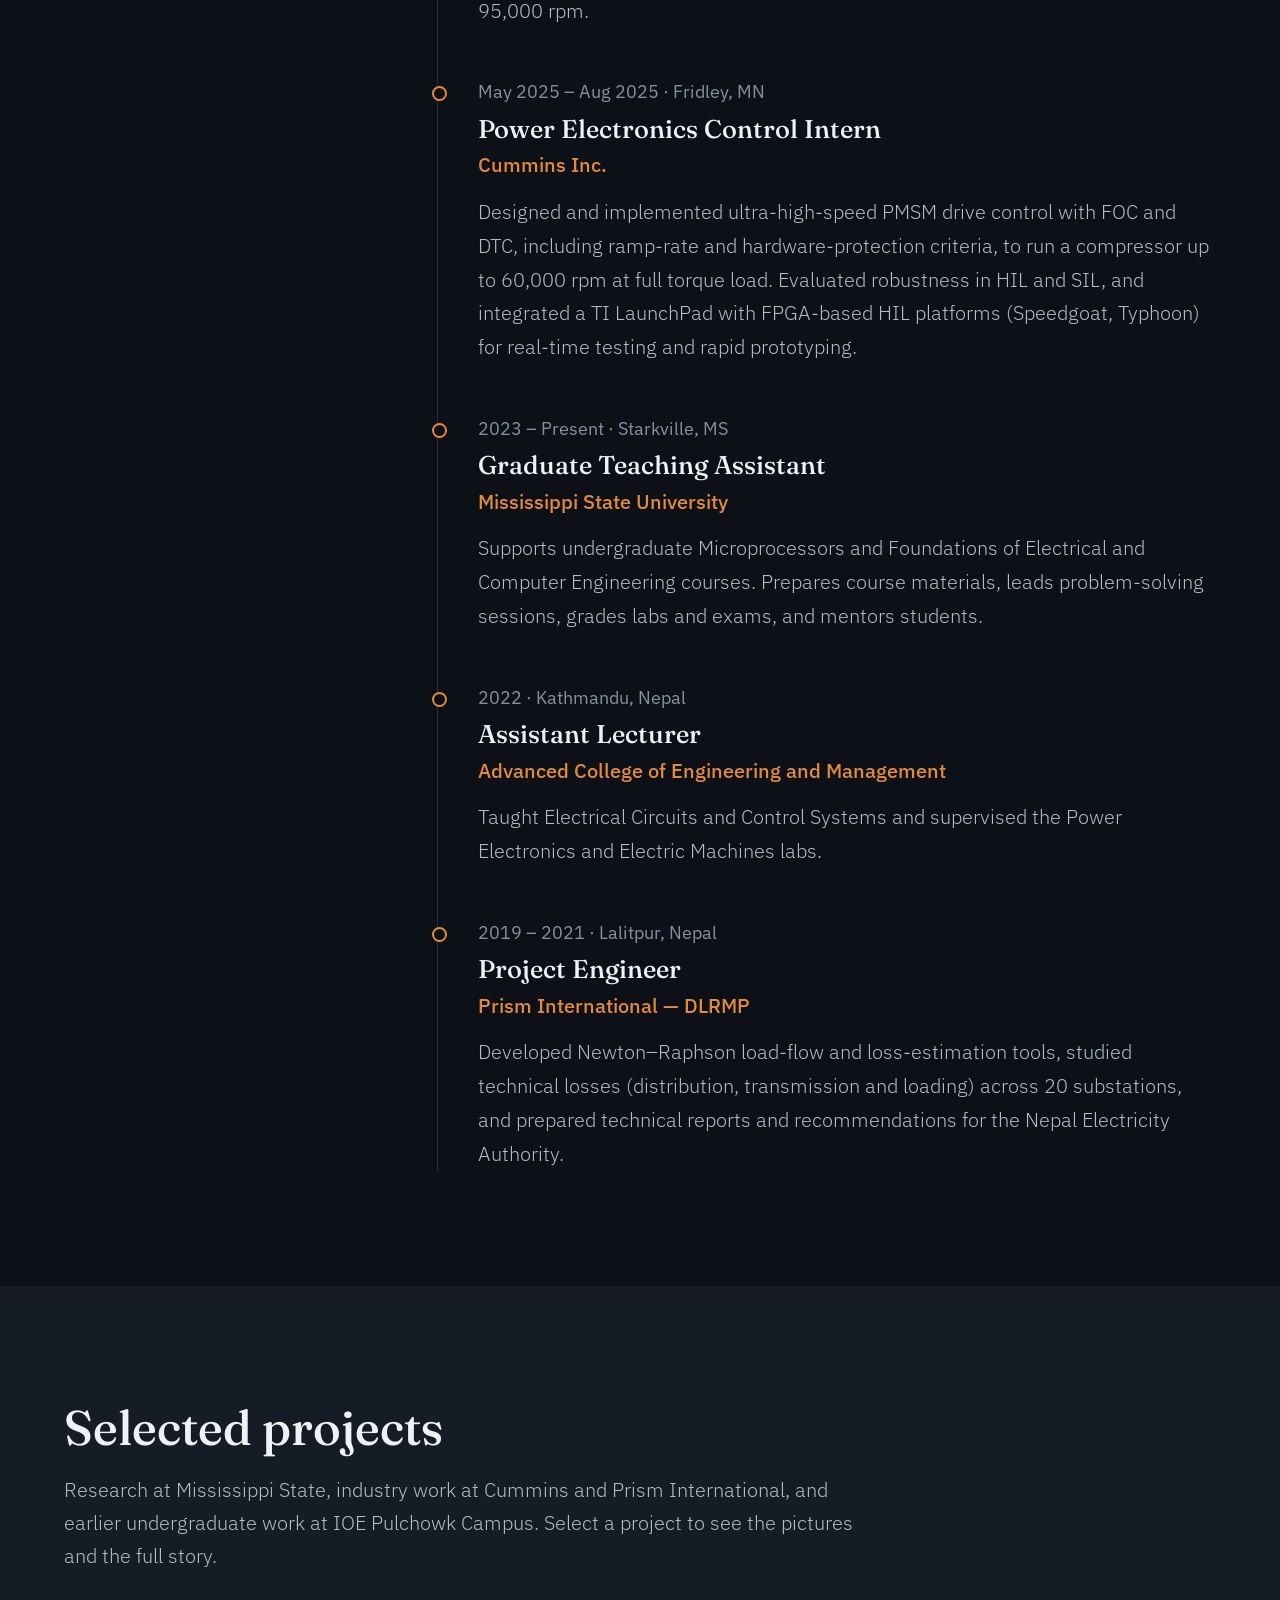
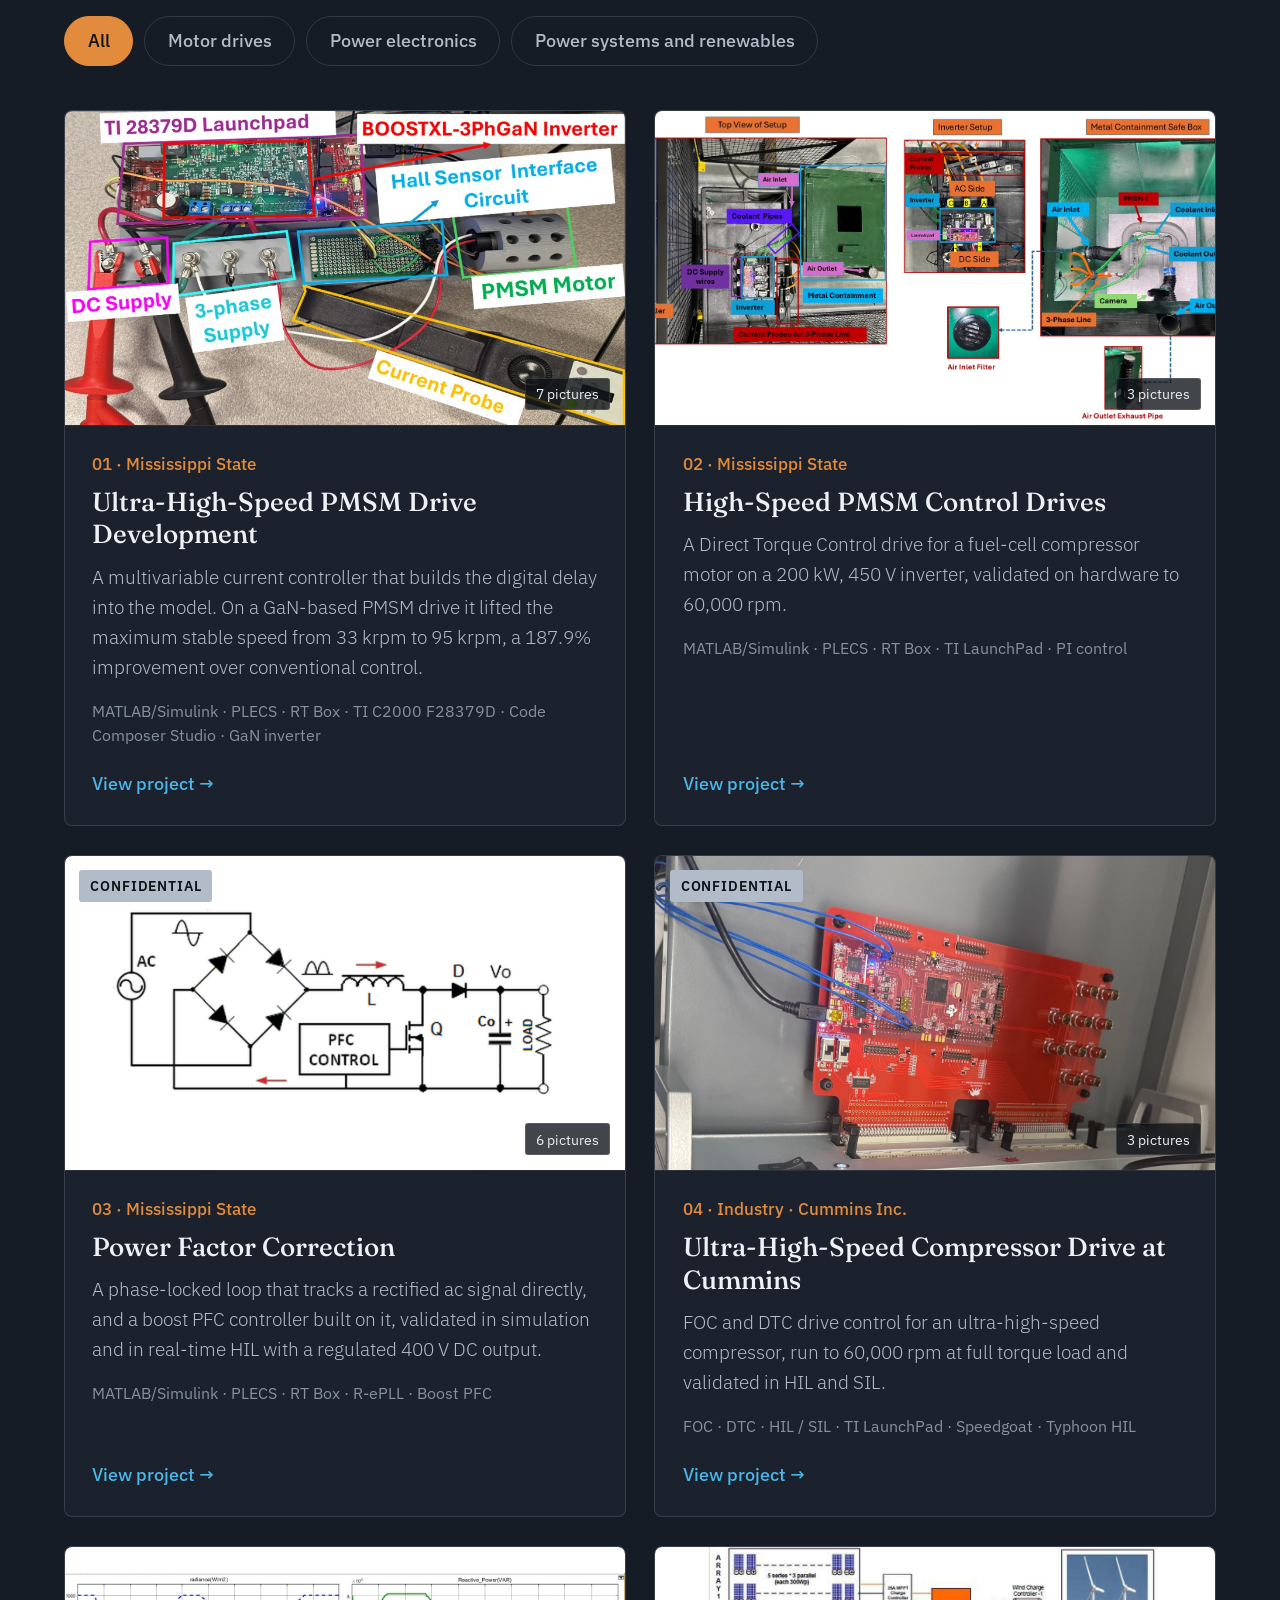
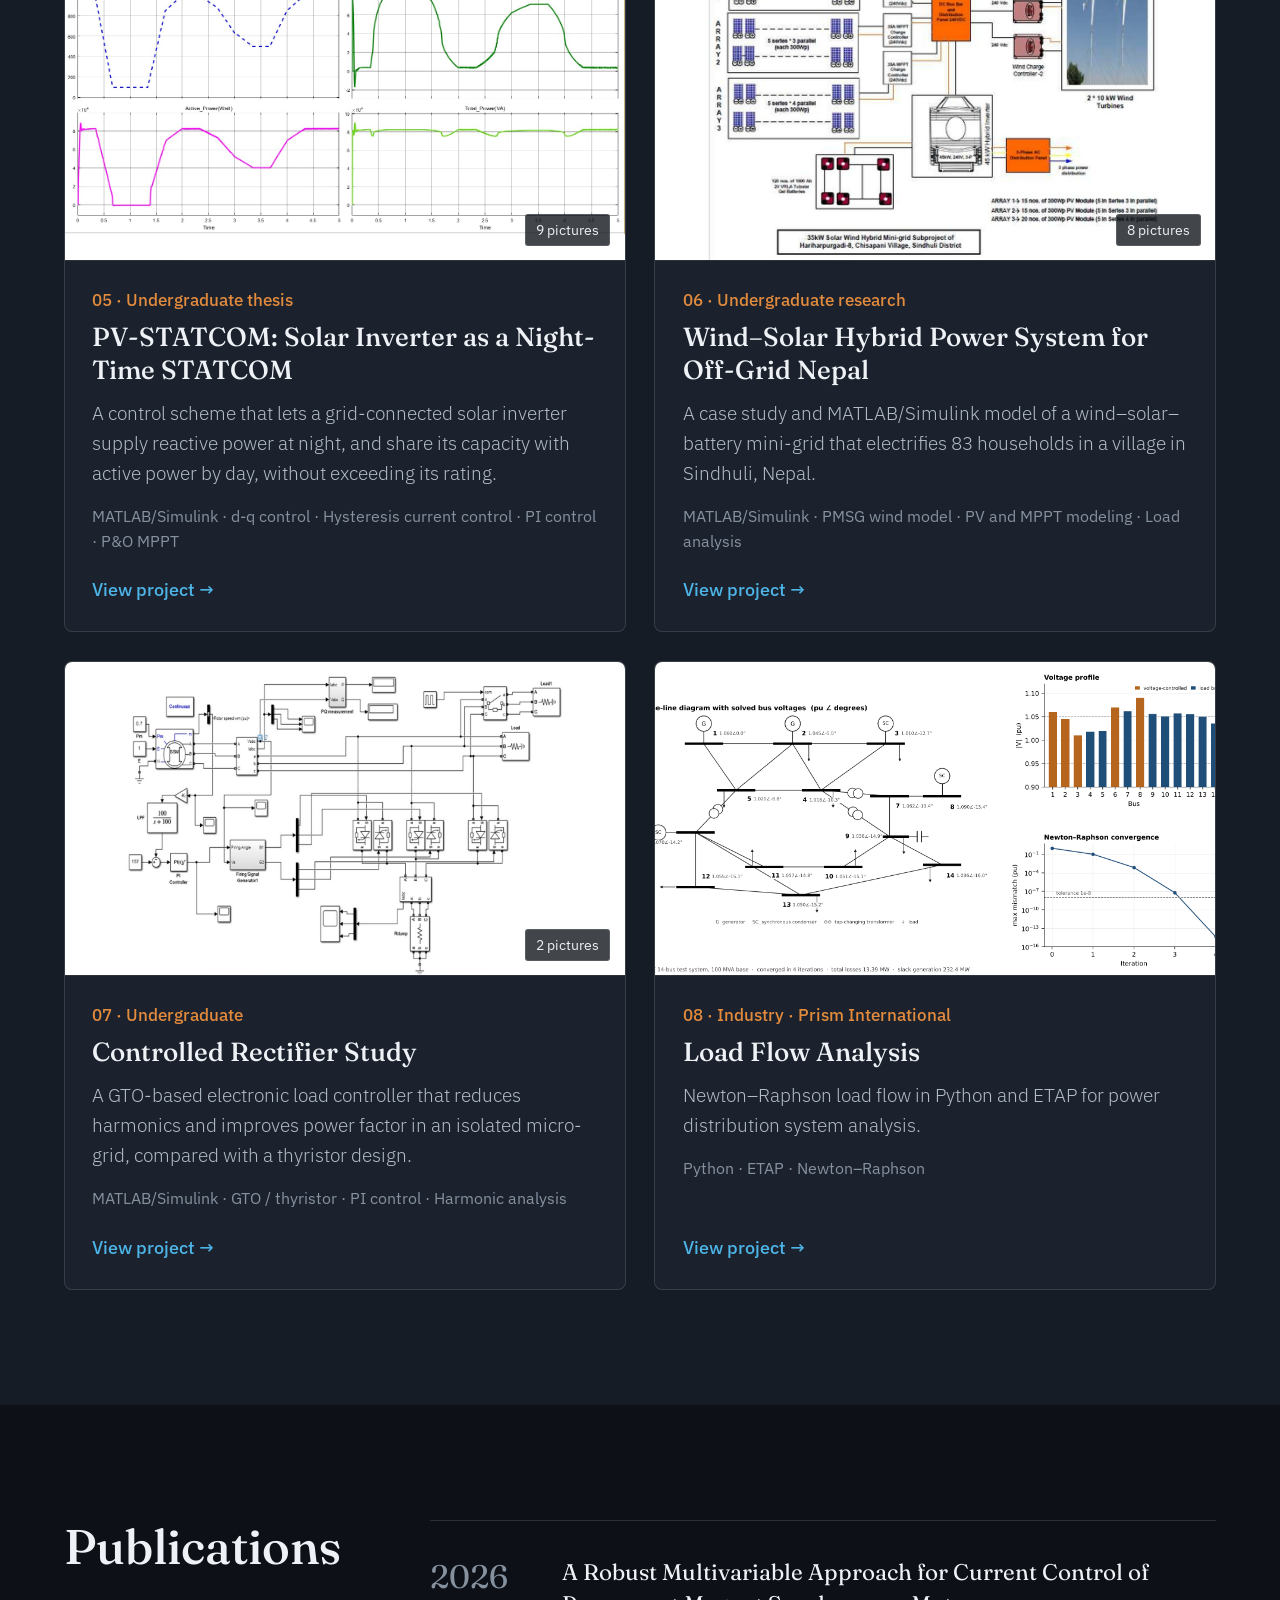
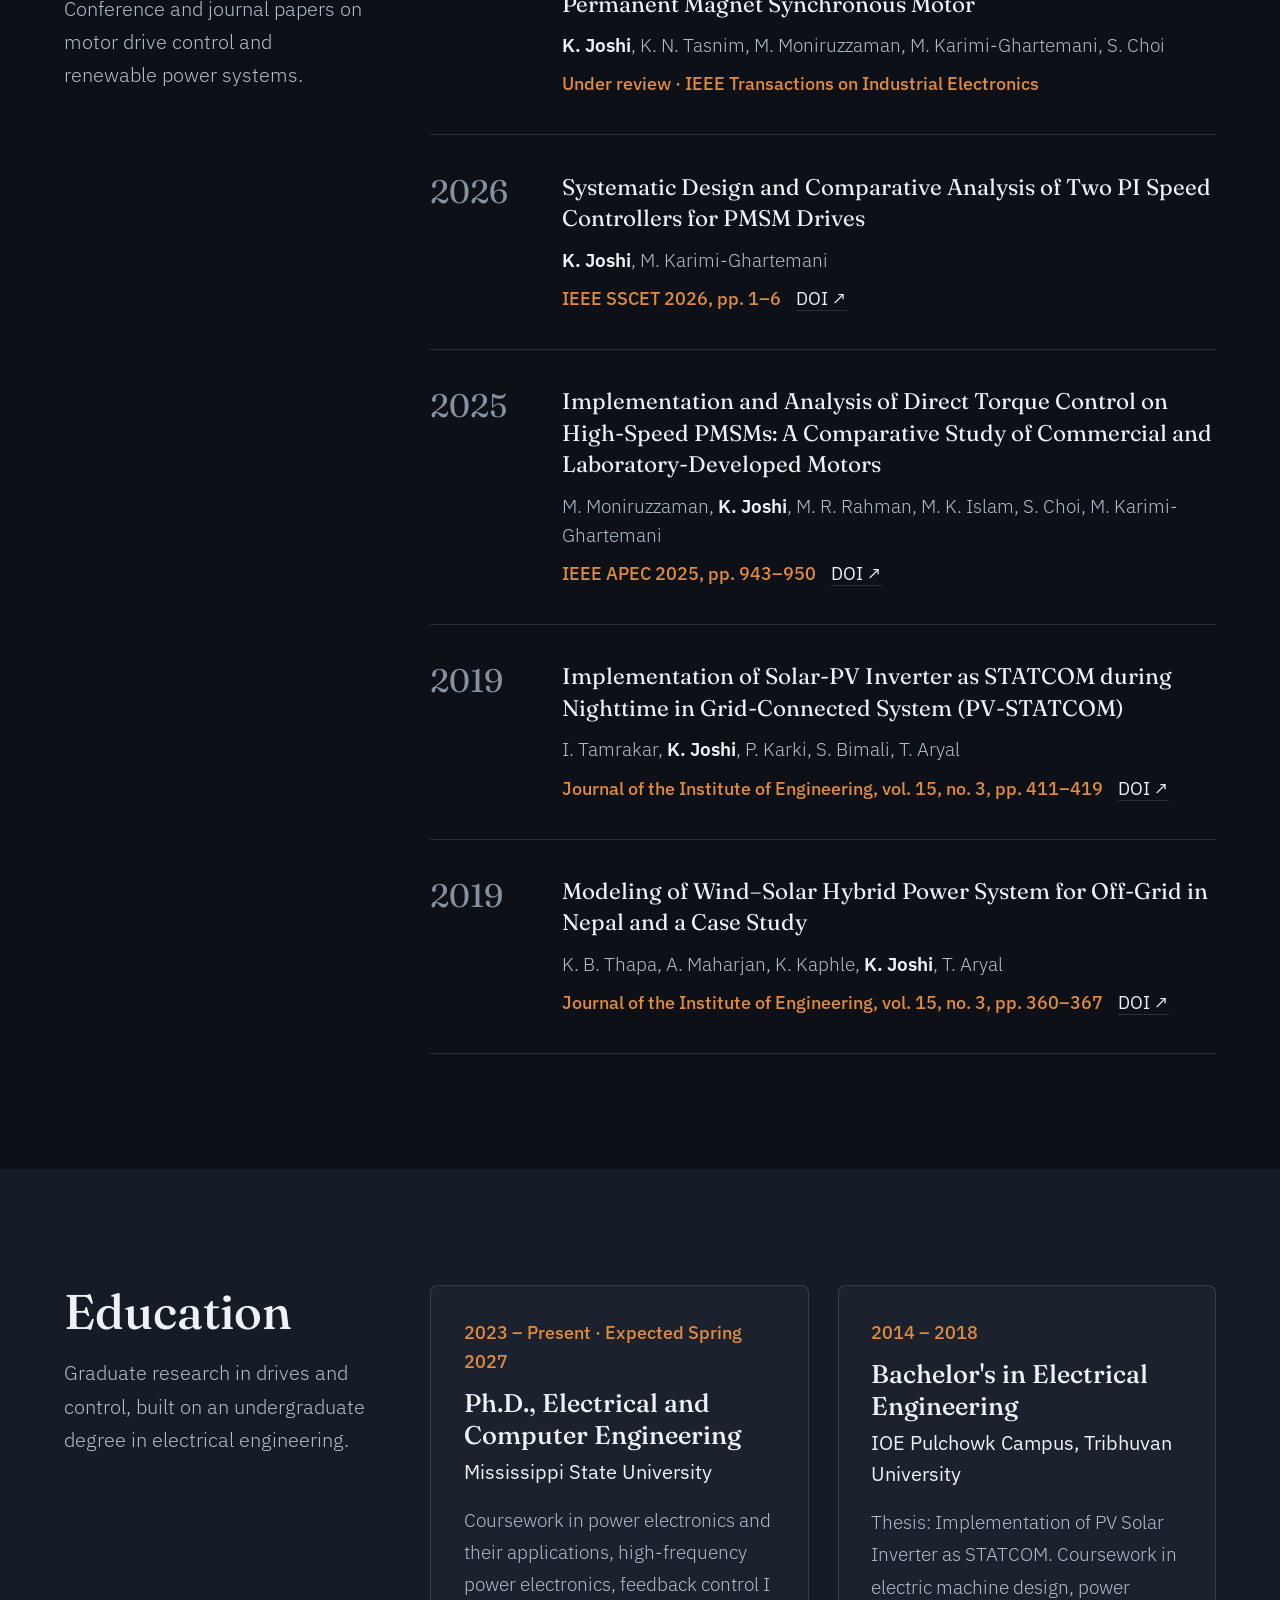
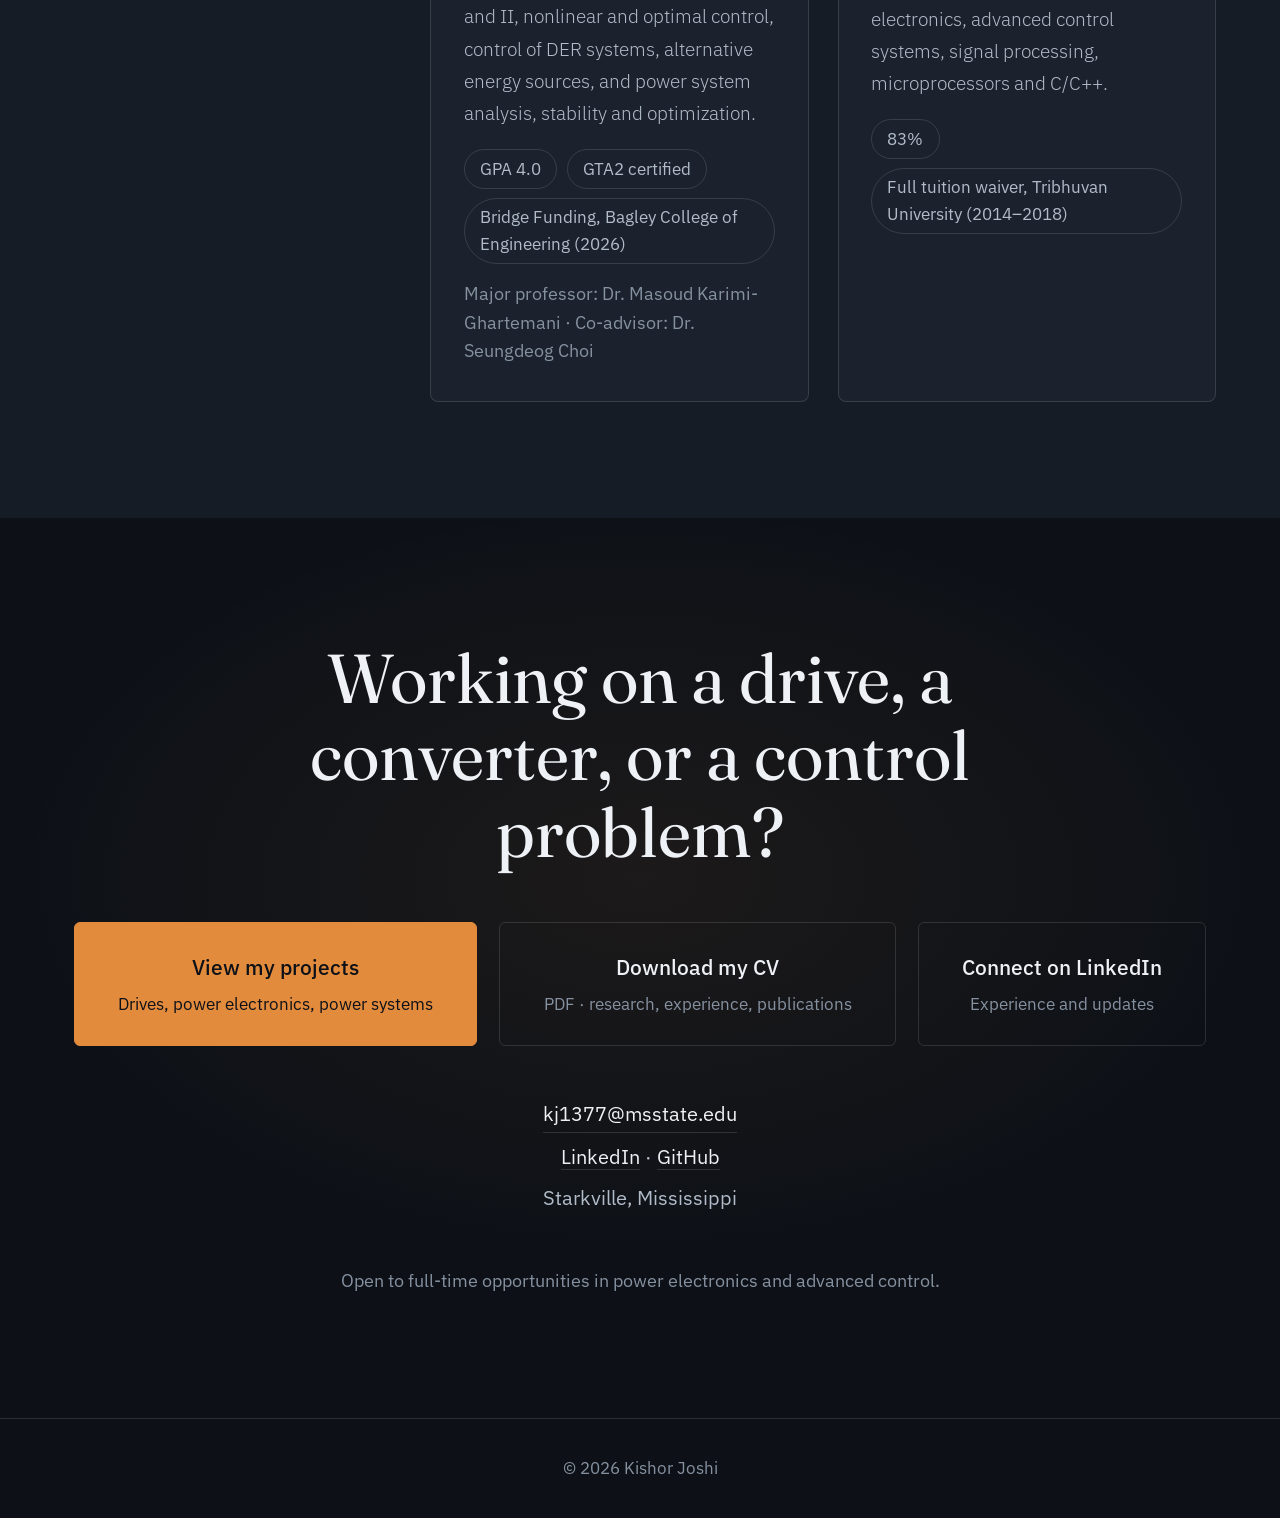
==== commit 18579abb: "Show pole plane and speed response side by side; apply the load step once the speed has settled Co-A" ====
--- a/index.html
+++ b/index.html
@@ -8,7 +8,7 @@
 <link rel="preconnect" href="https://fonts.googleapis.com">
 <link rel="preconnect" href="https://fonts.gstatic.com" crossorigin>
 <link href="https://fonts.googleapis.com/css2?family=Fraunces:opsz,wght@9..144,300;9..144,400;9..144,500;9..144,600&family=IBM+Plex+Sans:wght@300;400;500;600&display=swap" rel="stylesheet">
-<link rel="stylesheet" href="styles.css?v=8">
+<link rel="stylesheet" href="styles.css?v=11">
 <script>document.documentElement.classList.add('js');</script>
 </head>
 <body>
@@ -380,11 +380,11 @@
 </div>
 
 <script src="projects.js?v=2"></script>
-<script src="pmsm-pi-tuner/js/solver.js?v=2"></script>
+<script src="pmsm-pi-tuner/js/solver.js?v=3"></script>
 <script>window.PMSM_PI = window.PMSM;</script>
-<script src="pmsm-p-i-tuner/js/solver.js?v=2"></script>
+<script src="pmsm-p-i-tuner/js/solver.js?v=3"></script>
 <script>window.PMSM_PII = window.PMSM;</script>
-<script src="hero-tools.js?v=5"></script>
+<script src="hero-tools.js?v=7"></script>
 <script src="site.js"></script>
 </body>
 </html>
--- a/styles.css
+++ b/styles.css
@@ -147,7 +147,7 @@
 .hero-tools{ display:contents; }
 .hero-tool{
   position:absolute; right:var(--gutter); top:calc(var(--header-h) + 0.4rem);
-  width:clamp(290px, 21vw, 400px); z-index:2; text-align:left; color:var(--ink);
+  width:clamp(335px, 22.5vw, 400px); z-index:2; text-align:left; color:var(--ink);
   padding:12px; border-radius:16px; border:1px solid transparent;
   background:
     linear-gradient(var(--bg-card), var(--bg-card)) padding-box,
@@ -170,7 +170,7 @@
 
 /* live card */
 .tool-head{ display:flex; align-items:center; justify-content:space-between; gap:0.5rem; }
-.tool-head em{
+.tool-head em{ white-space:nowrap;
   display:inline-flex; align-items:center; gap:0.45rem; font-style:normal; font-size:0.66rem;
   letter-spacing:0.14em; text-transform:uppercase; font-weight:600; color:var(--copper-hi);
 }
@@ -196,7 +196,7 @@
 .tool-diagram .blk{ fill:none; stroke:currentColor; stroke-width:1.7; }
 .tool-diagram .ln{ stroke:currentColor; stroke-width:1.7; fill:none; }
 .tool-plot{
-  display:block; width:100%; height:116px; margin-top:6px; border-radius:9px; cursor:crosshair; touch-action:none;
+  display:block; width:100%; height:108px; margin-top:6px; border-radius:9px; cursor:crosshair; touch-action:none;
   background:rgba(13,17,23,0.55); border:1px solid rgba(238,241,245,0.08);
 }
 .tool-plot[hidden]{ display:none; }
@@ -228,9 +228,13 @@
 .chip.ok{ color:#46C88C; border-color:rgba(70,200,140,0.55); }
 .chip.no{ color:var(--copper-hi); border-color:rgba(227,139,61,0.55); }
 
+@media (min-width: 1760px){ .hero-tool{ width:min(26vw, 520px); } }
+.hero-tool.side .tool-views{ display:grid; grid-template-columns:1fr 1fr; gap:8px; }
+.hero-tool.side .tool-tabs{ display:none; }
+.hero-tool.side .tool-plot{ height:128px; margin-top:8px; }
 @media (max-width: 1480px){
   .hero-tools{ display:flex; flex-wrap:wrap; justify-content:center; gap:1.2rem; margin-top:1.8rem; width:100%; padding:0 var(--gutter); }
-  .hero-tool, .hero-tool.left{ position:static; width:min(420px, 100%); }
+  .hero-tool, .hero-tool.left{ position:static; width:min(600px, 100%); }
 }
 @media (prefers-reduced-motion: reduce){ .tool-head em::before{ animation:none; } }
 
